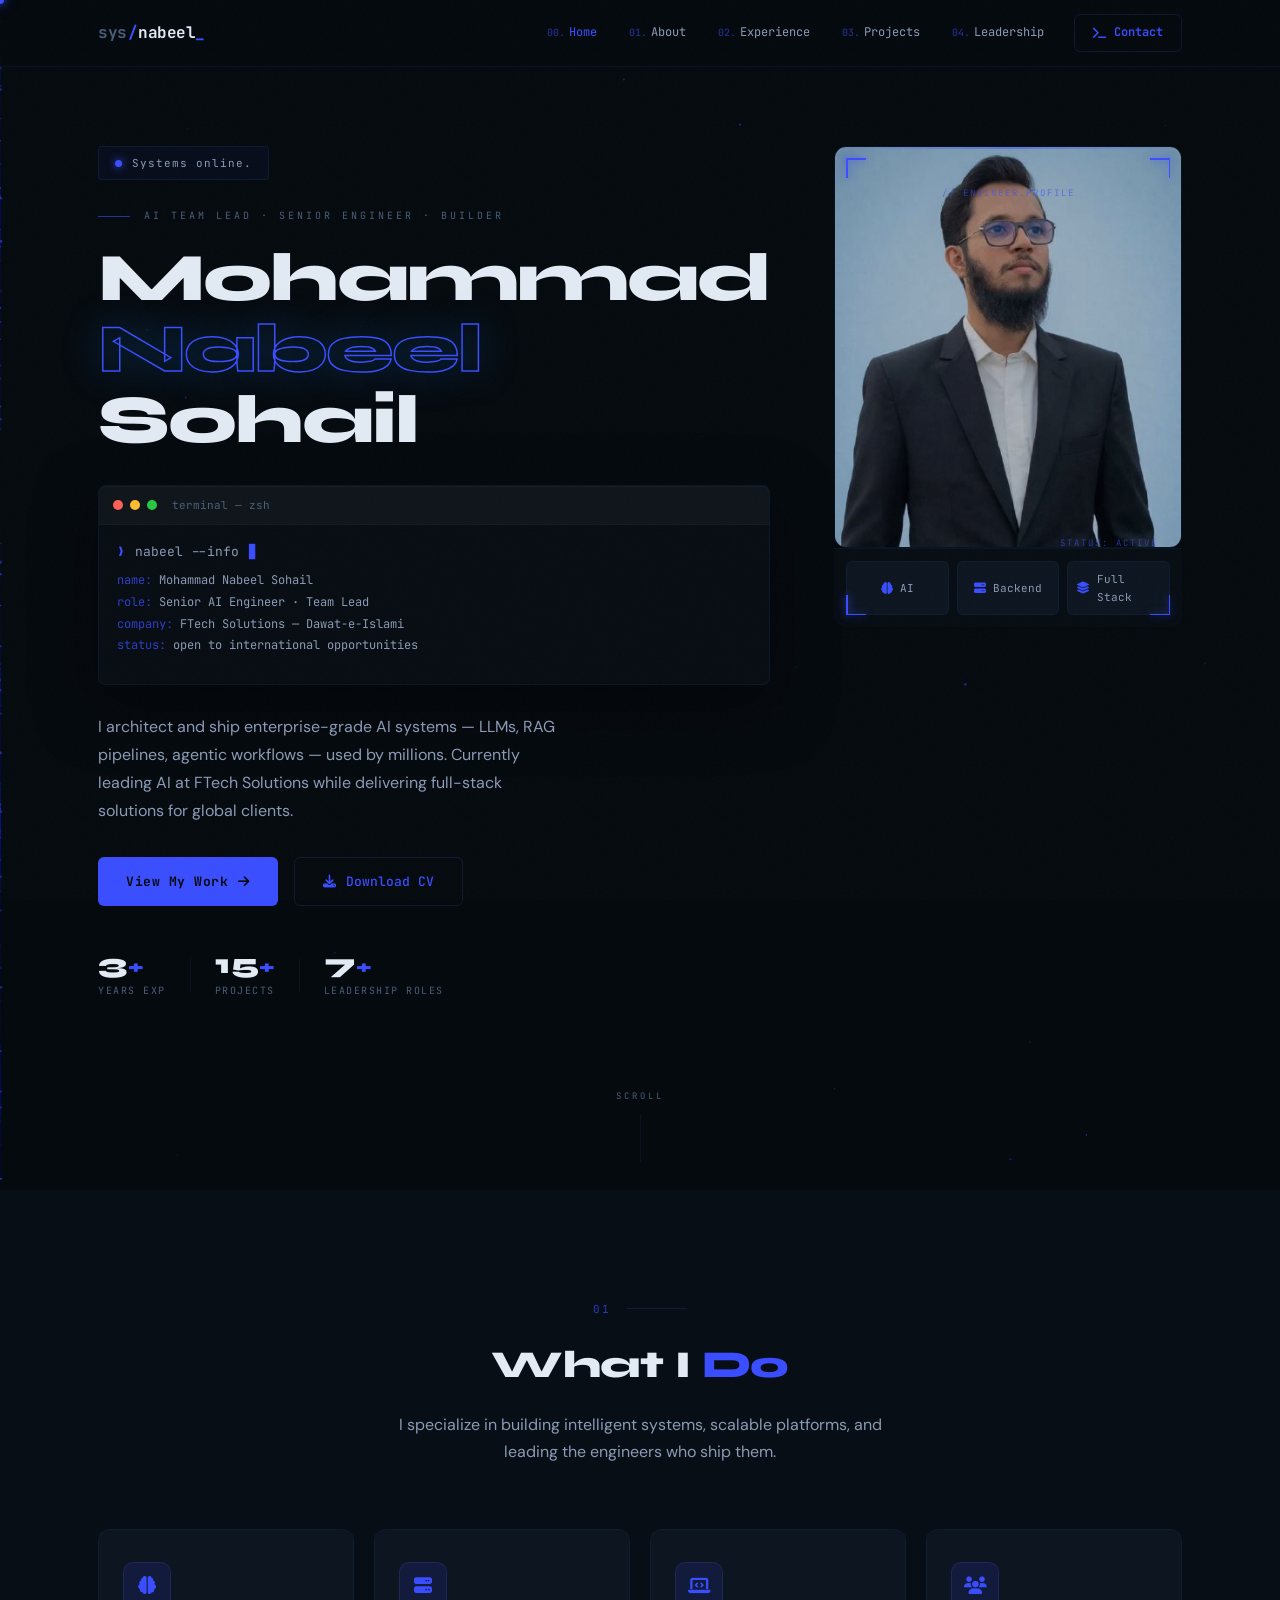
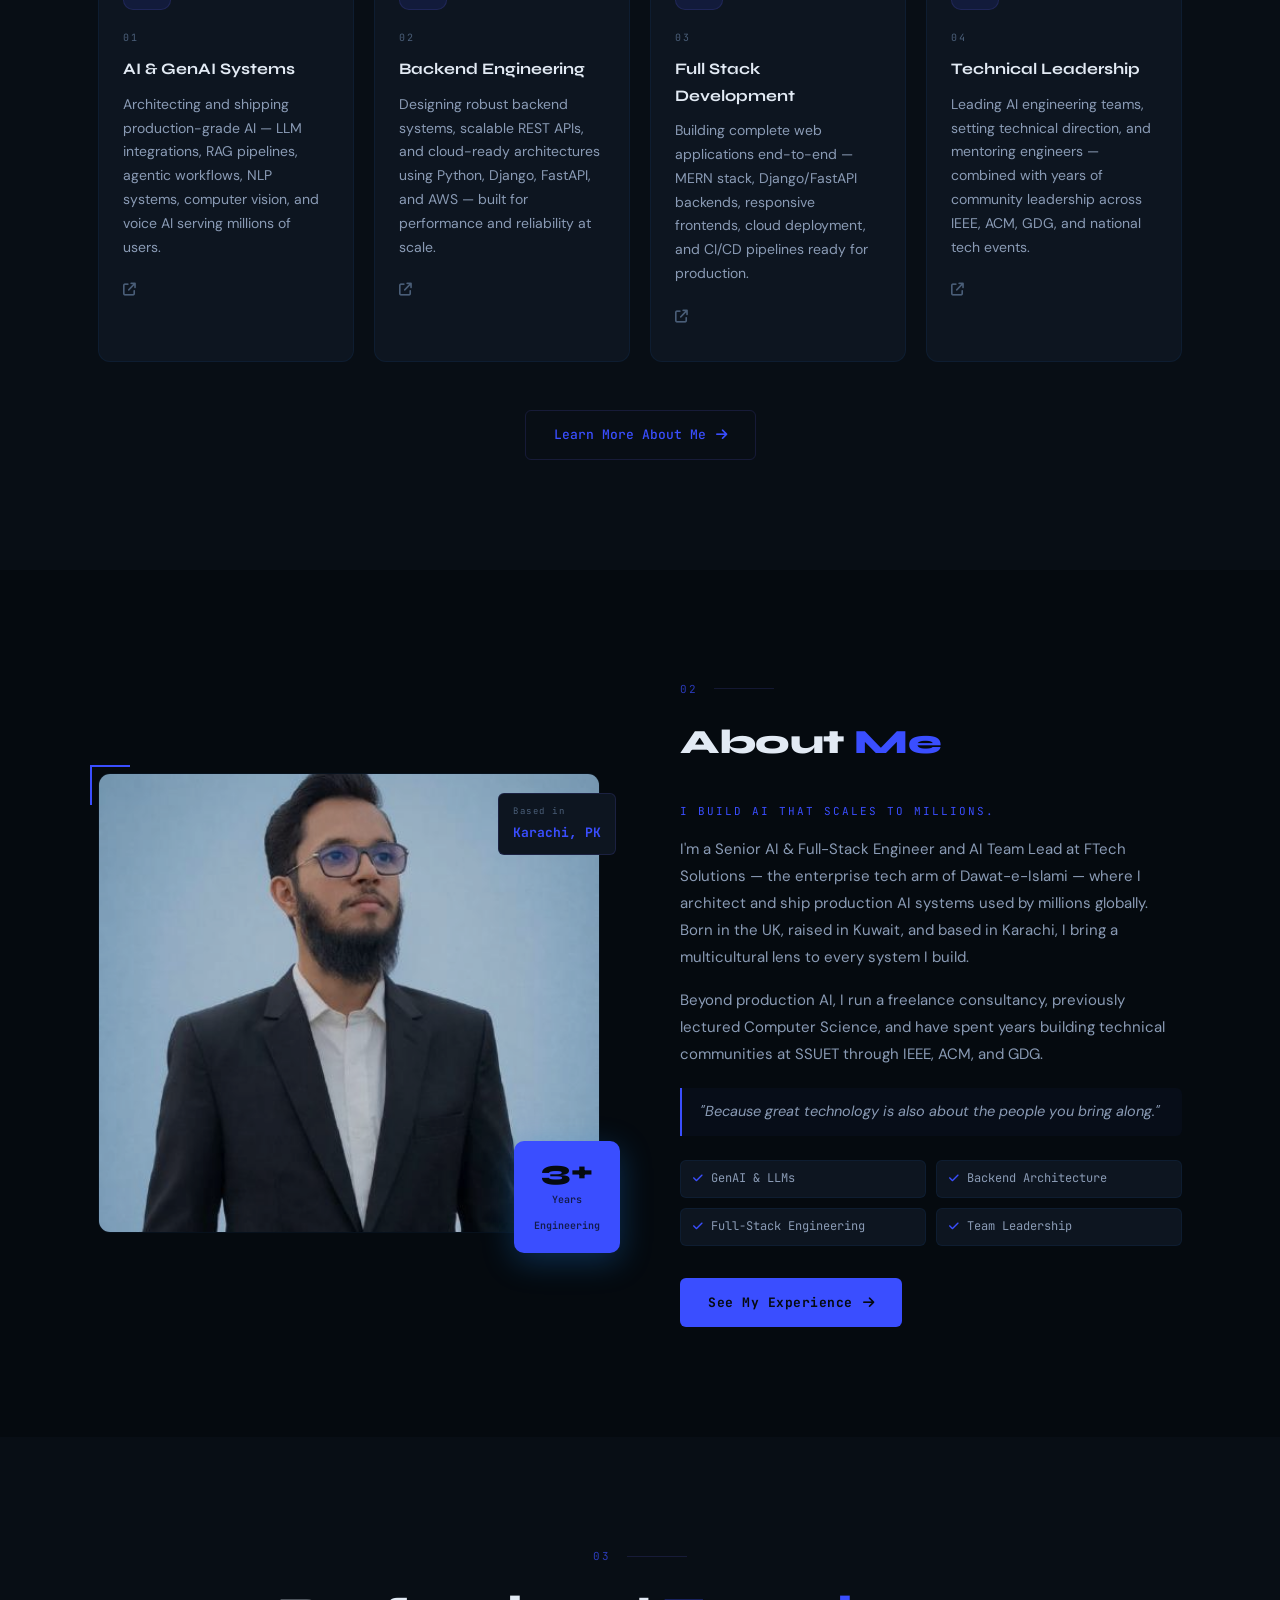
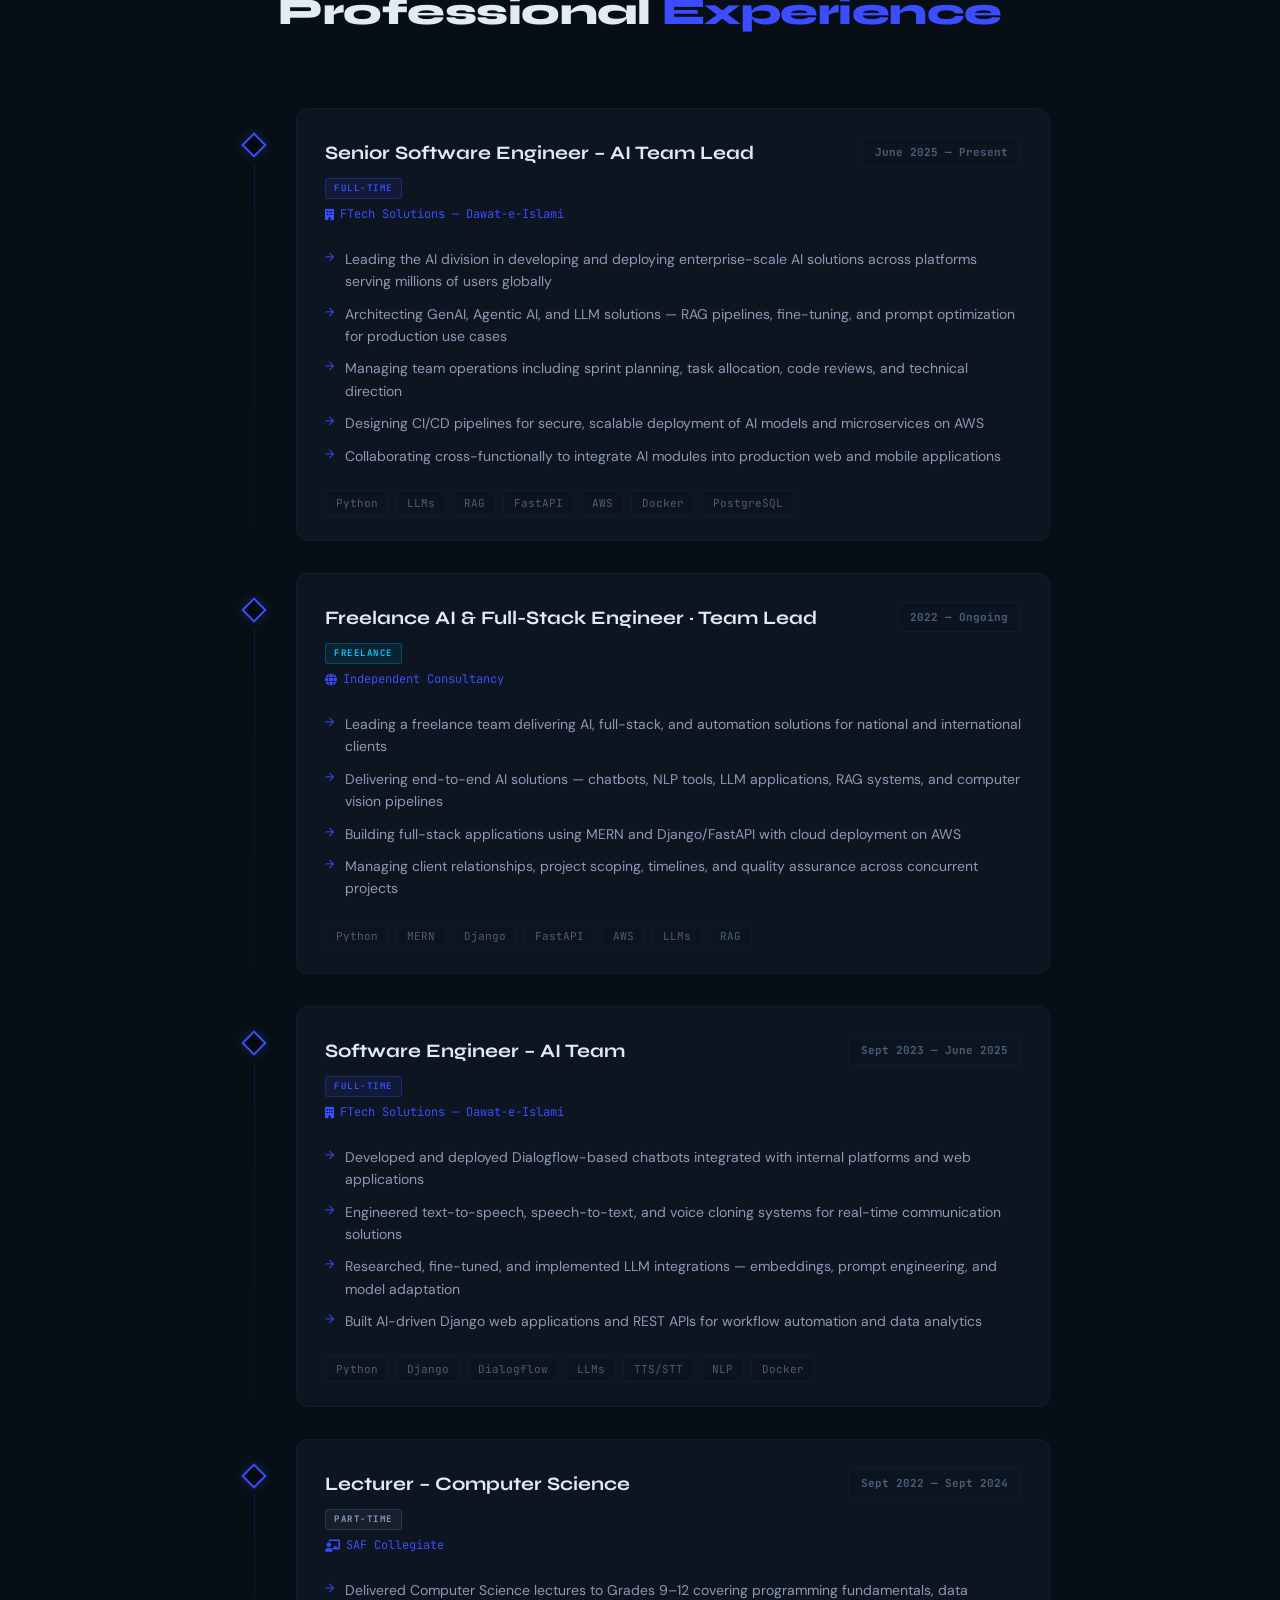
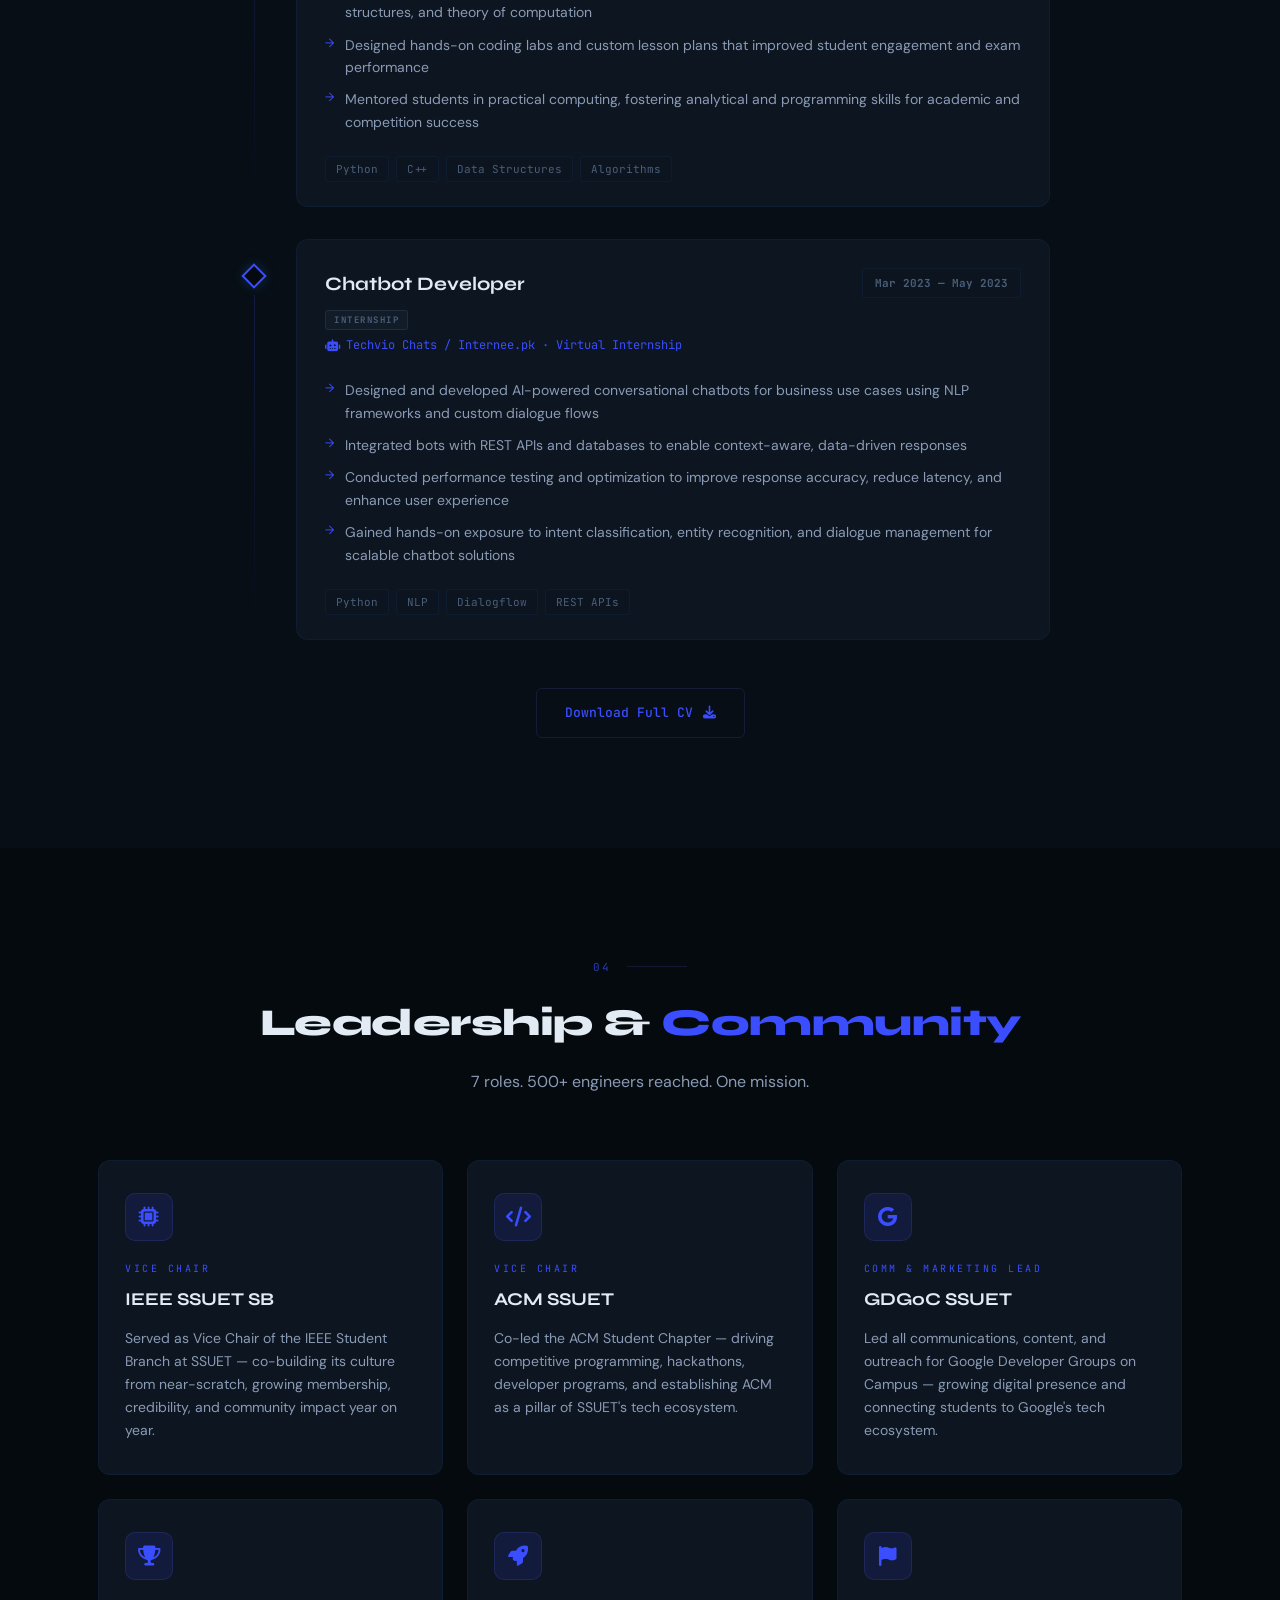
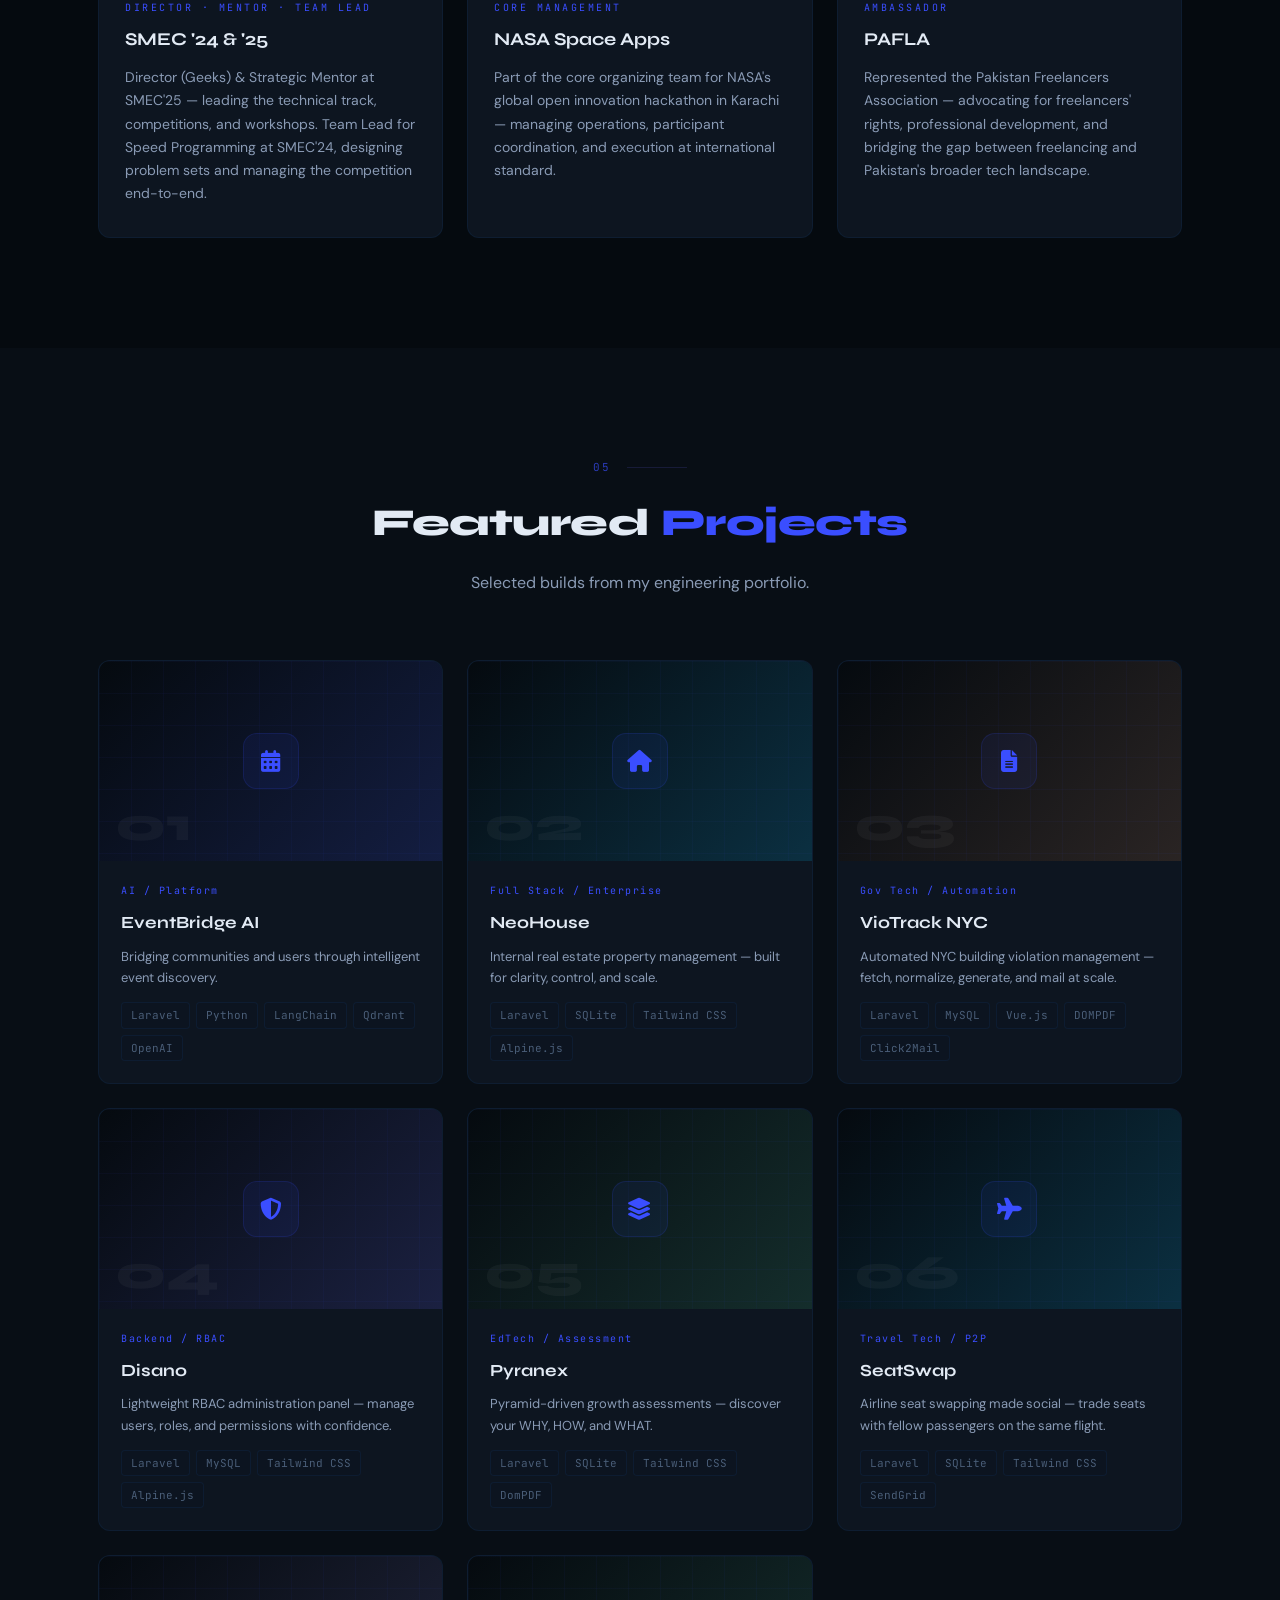
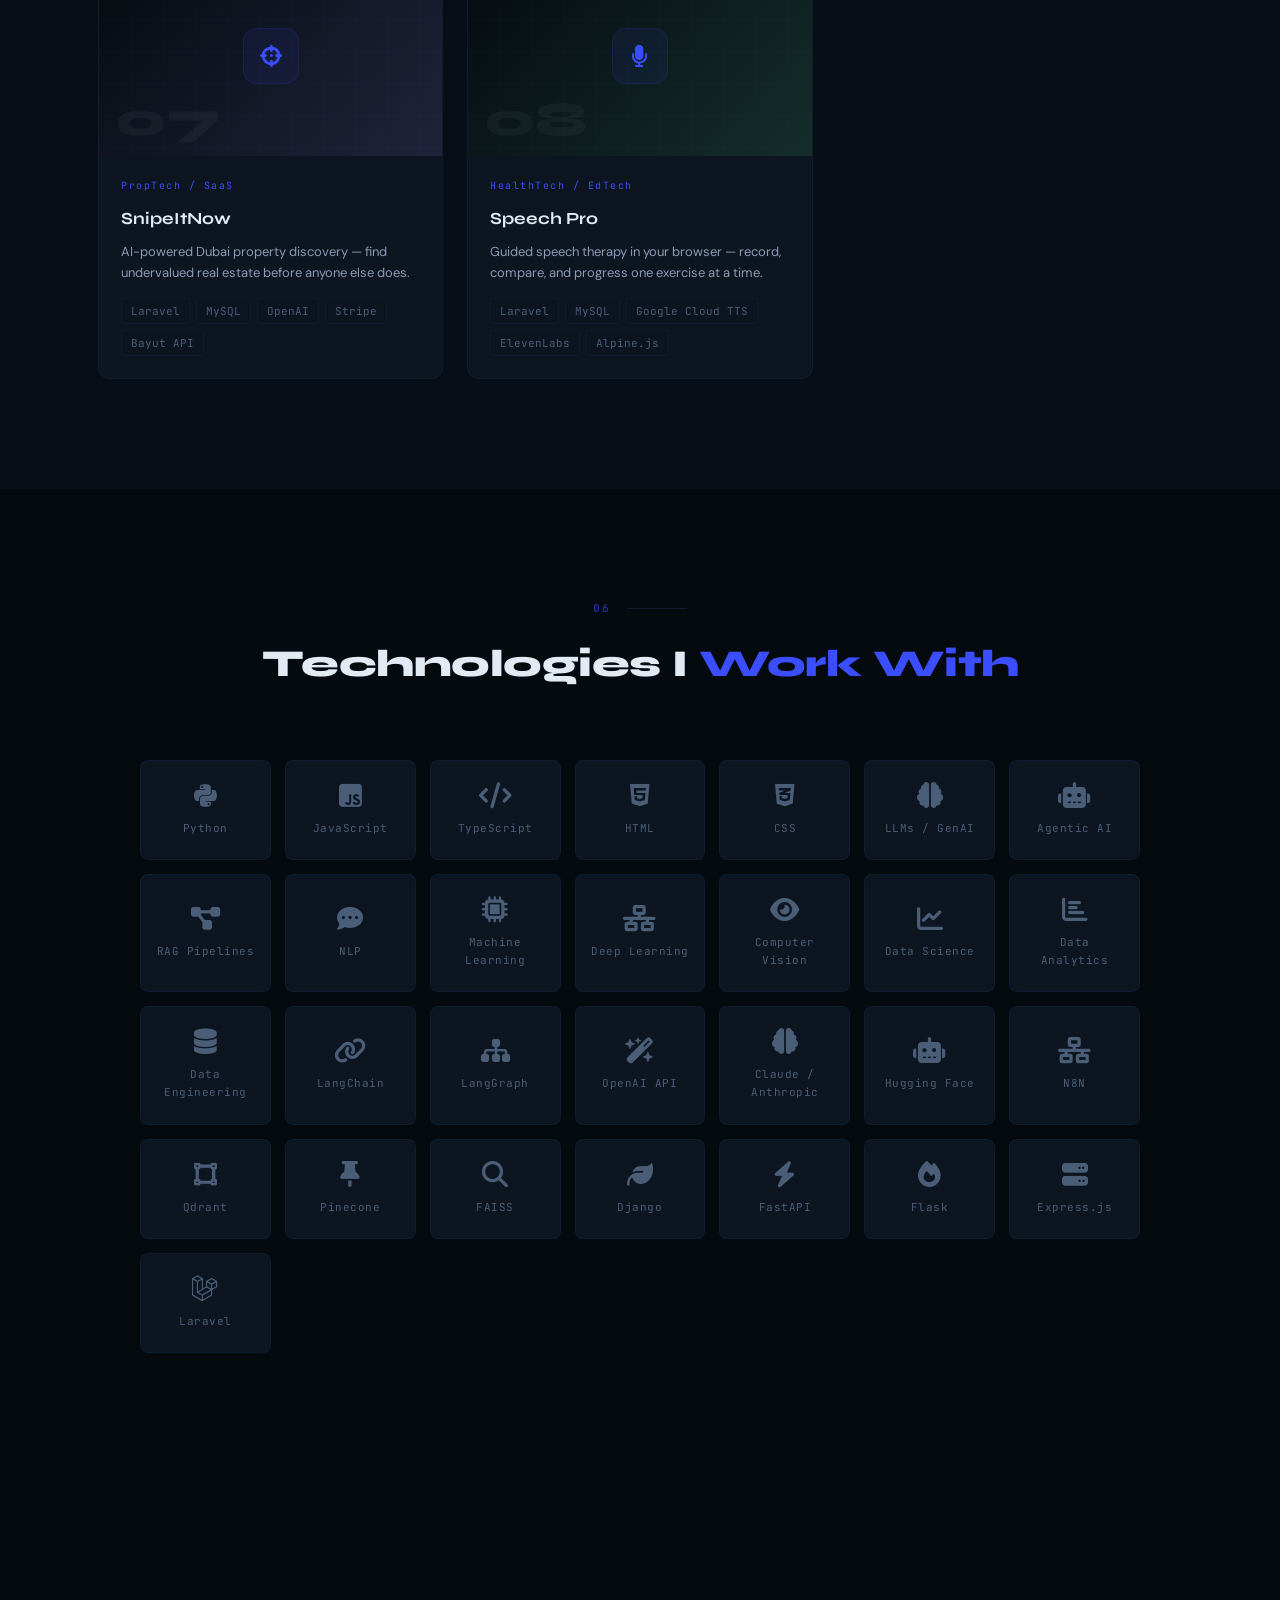
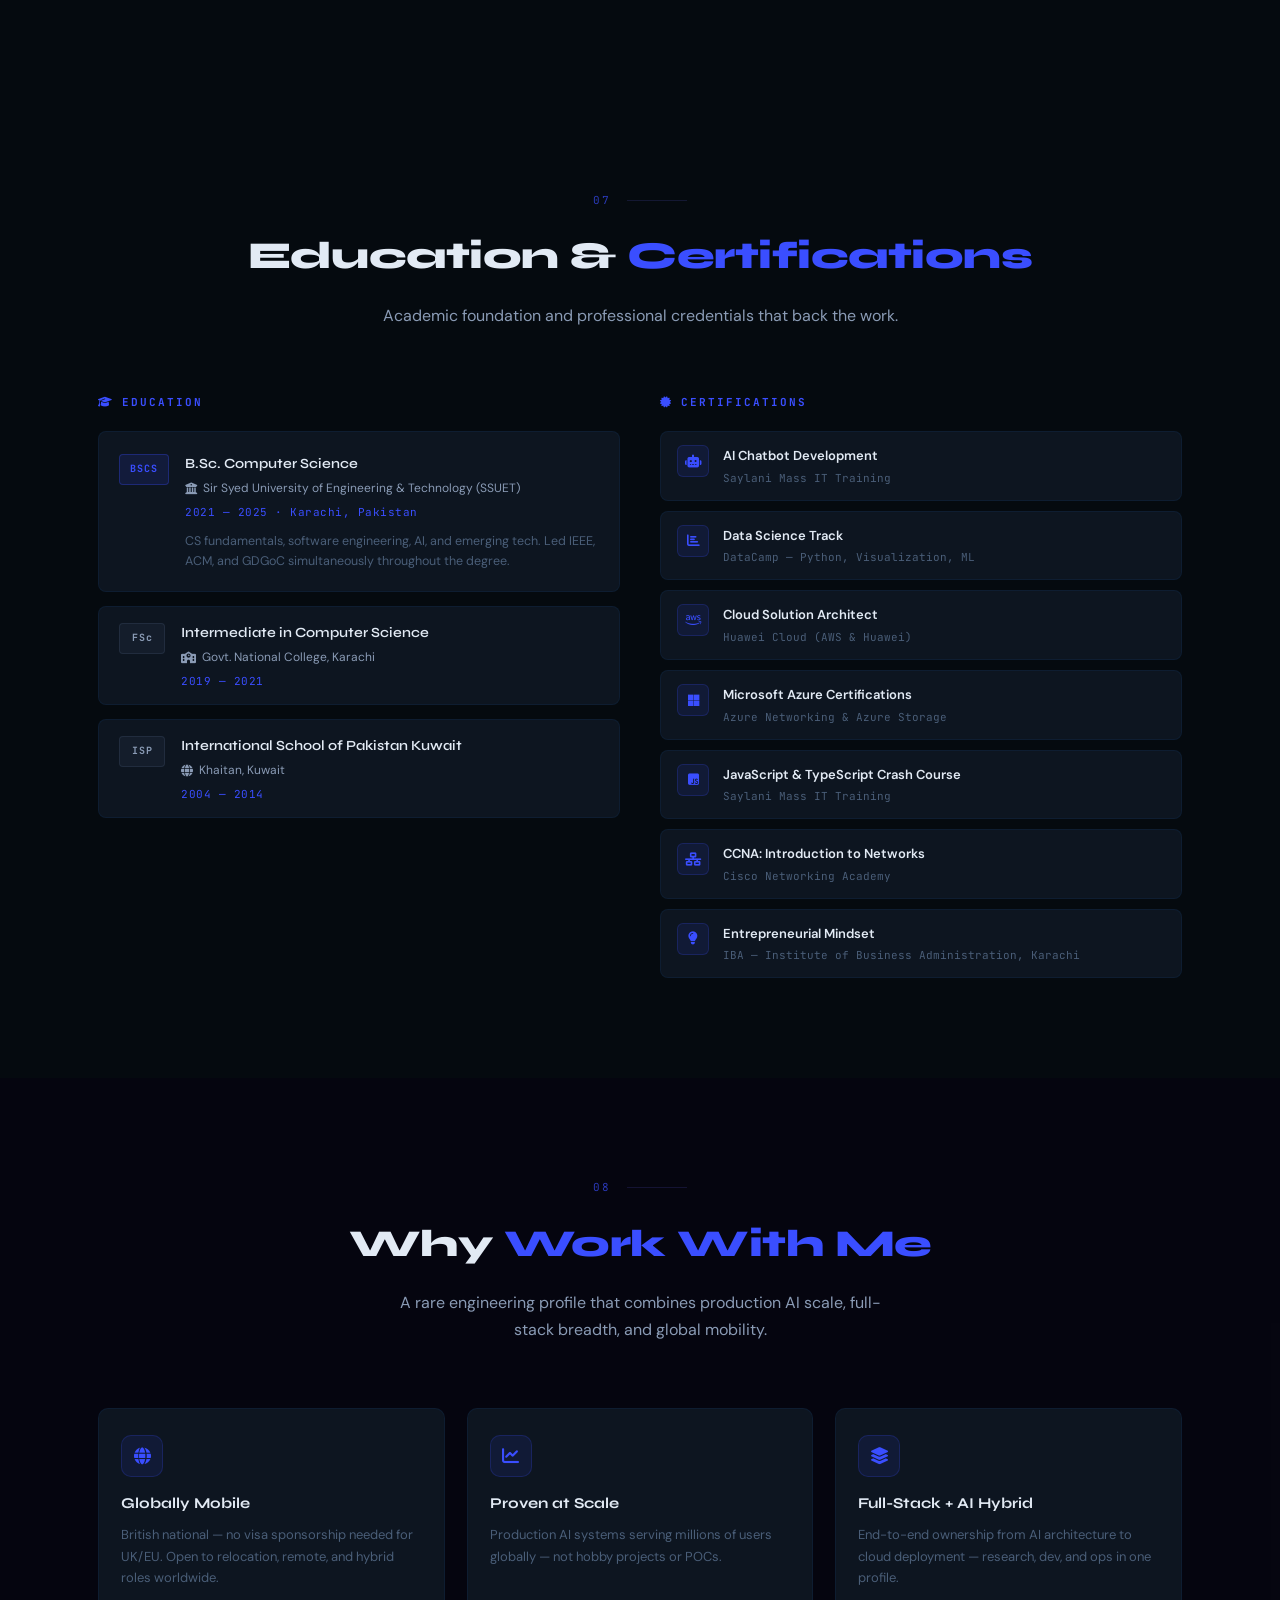
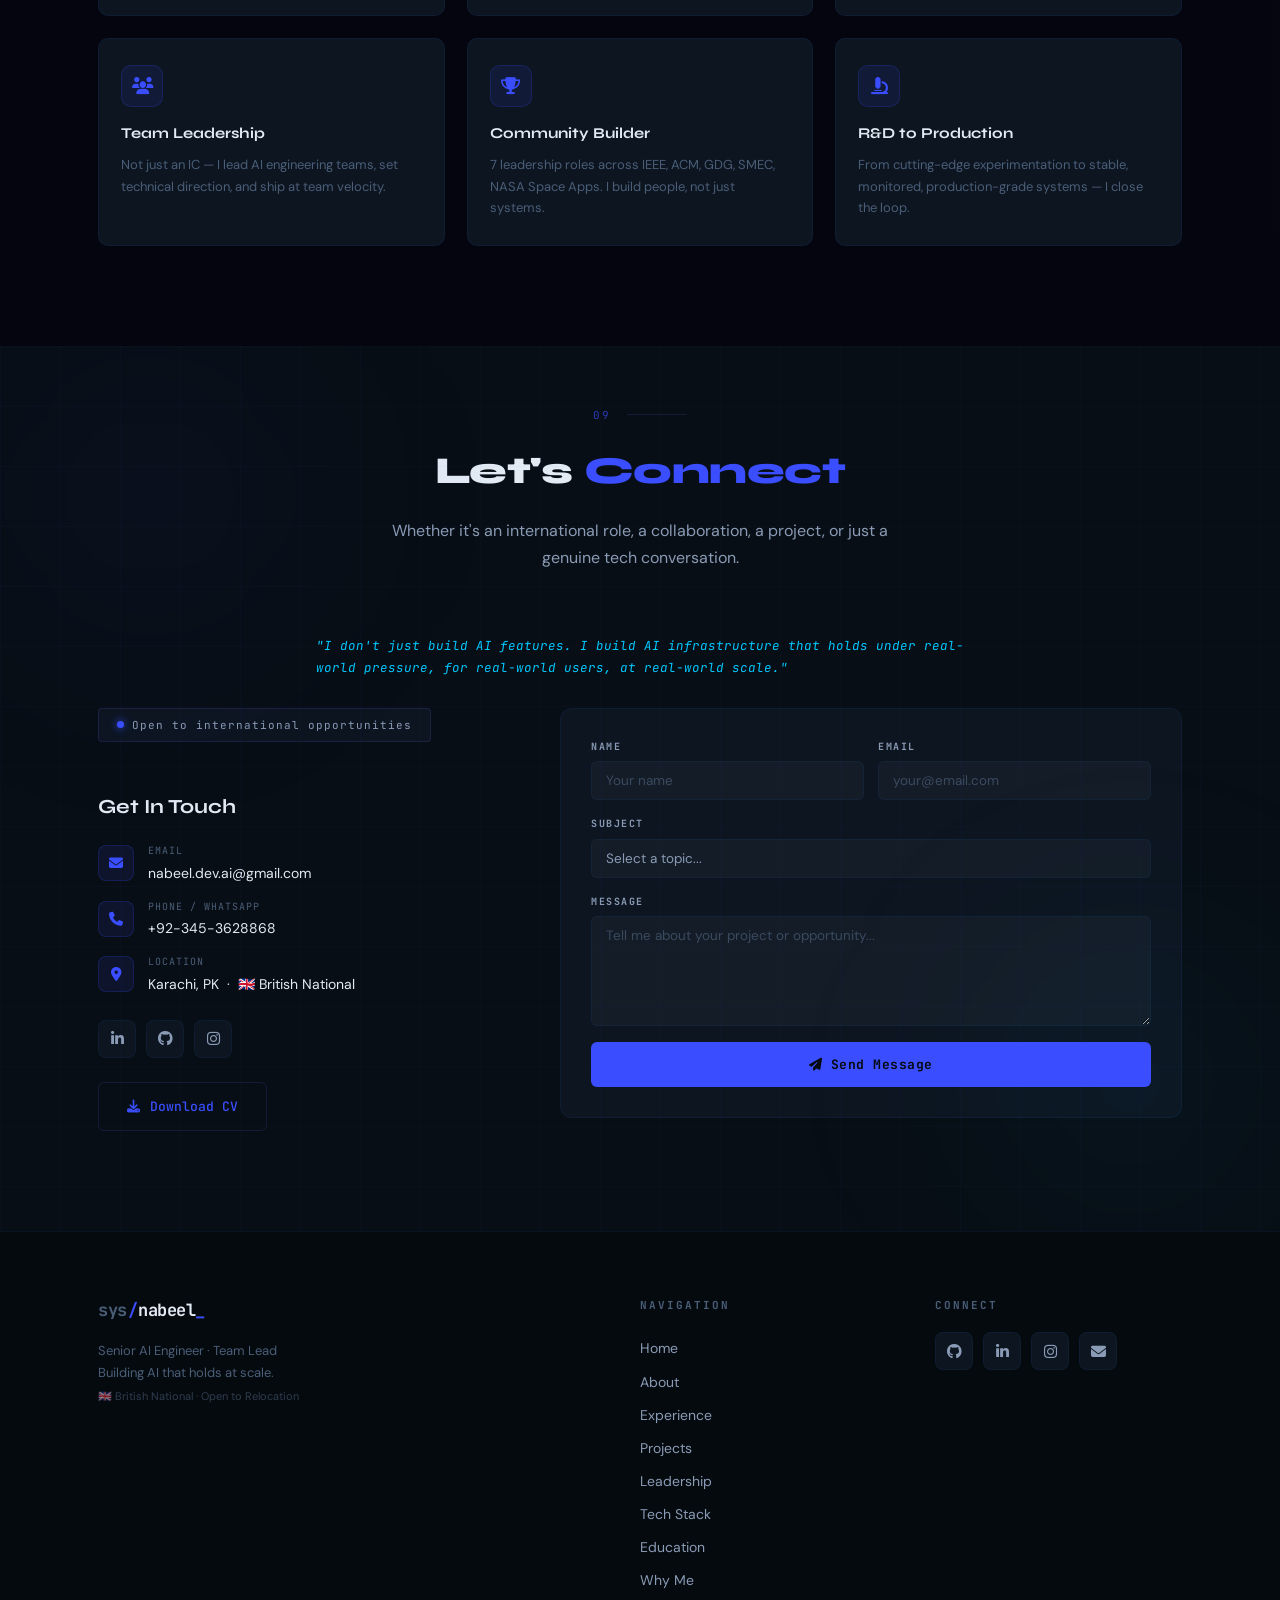
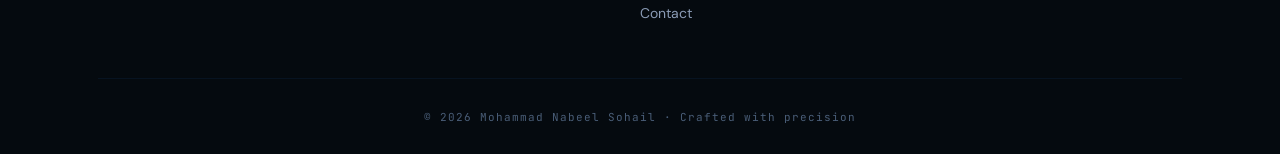
==== index.html @ 0d8d84a6 "Add SEO meta tags, JSON-LD schema, and favicon - Add meta description, keywords, canonical URL - Add" ====
<!DOCTYPE html>
<html lang="en">
<head>
  <meta charset="UTF-8"/>
  <meta name="viewport" content="width=device-width, initial-scale=1.0"/>
  <title>Mohammad Nabeel Sohail — Senior AI Engineer & Team Lead</title>
  <!-- Favicon -->
  <link rel="icon" type="image/svg+xml" href="favicon.svg"/>
  <link rel="icon" type="image/png" href="favicon.png"/>

  <!-- SEO -->
  <meta name="description" content="Mohammad Nabeel Sohail — Senior AI Engineer & Team Lead at FTech Solutions. Building enterprise-grade LLMs, RAG pipelines, and agentic AI systems at scale. British national based in Karachi, open to international opportunities."/>
  <meta name="keywords" content="AI Engineer, GenAI, LLM, RAG, Agentic AI, Full Stack, Python, Django, FastAPI, MERN, Karachi, Pakistan, British, Senior AI Engineer"/>
  <meta name="author" content="Mohammad Nabeel Sohail"/>
  <link rel="canonical" href="https://nabeelsohail-30.github.io/Portfolio/"/>

  <!-- Open Graph -->
  <meta property="og:type" content="website"/>
  <meta property="og:title" content="Mohammad Nabeel Sohail — Senior AI Engineer & Team Lead"/>
  <meta property="og:description" content="Building enterprise-grade AI systems used by millions. LLMs · RAG · Agentic AI · Full Stack. British national, open to international roles."/>
  <meta property="og:image" content="https://nabeelsohail-30.github.io/Portfolio/og-image.jpg"/>
  <meta property="og:url" content="https://nabeelsohail-30.github.io/Portfolio/"/>
  <meta property="og:site_name" content="Nabeel Sohail — Portfolio"/>

  <!-- Twitter / X Card -->
  <meta name="twitter:card" content="summary_large_image"/>
  <meta name="twitter:title" content="Mohammad Nabeel Sohail — Senior AI Engineer & Team Lead"/>
  <meta name="twitter:description" content="Building enterprise AI at scale. LLMs · RAG · Agentic AI. British national, open to international roles."/>
  <meta name="twitter:image" content="https://nabeelsohail-30.github.io/Portfolio/og-image.jpg"/>

  <!-- JSON-LD Person Schema -->
  <script type="application/ld+json">
  {
    "@context": "https://schema.org",
    "@type": "Person",
    "name": "Mohammad Nabeel Sohail",
    "jobTitle": "Senior AI Engineer & Team Lead",
    "url": "https://nabeelsohail-30.github.io/Portfolio/",
    "email": "nabeel.dev.ai@gmail.com",
    "telephone": "+92-345-3628868",
    "sameAs": [
      "https://www.linkedin.com/in/nabeel30/",
      "https://github.com/NabeelSohail-30",
      "https://www.instagram.com/coder_nabeel30/"
    ],
    "knowsAbout": ["Artificial Intelligence", "Large Language Models", "RAG", "Agentic AI", "Full Stack Development", "Python", "FastAPI", "AWS", "LangChain"],
    "nationality": "British",
    "address": {
      "@type": "PostalAddress",
      "addressLocality": "Karachi",
      "addressCountry": "PK"
    }
  }
  </script>

  <link rel="preconnect" href="https://fonts.googleapis.com"/>
  <link rel="preconnect" href="https://fonts.gstatic.com" crossorigin/>
  <link href="https://fonts.googleapis.com/css2?family=Syne:wght@400;500;600;700;800&family=JetBrains+Mono:wght@300;400;500;700&family=DM+Sans:ital,wght@0,300;0,400;0,500;1,300&display=swap" rel="stylesheet"/>
  <link rel="stylesheet" href="https://cdnjs.cloudflare.com/ajax/libs/font-awesome/6.5.0/css/all.min.css"/>
  <link rel="stylesheet" href="css/style.css"/>
</head>
<body>

  <div class="cursor" id="cursor"></div>
  <div class="cursor-follower" id="cursorFollower"></div>
  <div class="scanline-sweep" id="scanline"></div>
  <div class="noise-overlay"></div>

  <!-- NAVBAR -->
  <header class="navbar" id="navbar">
    <div class="nav-container">
      <a href="#hero" class="logo">
        <span class="logo-prefix">sys</span><span class="logo-slash">/</span><span class="logo-name">nabeel</span><span class="logo-cursor-blink">_</span>
      </a>
      <nav class="nav-links" id="navLinks">
        <a href="#hero" class="nav-item"><span class="nav-num">00.</span>Home</a>
        <a href="#about" class="nav-item"><span class="nav-num">01.</span>About</a>
        <a href="#experience" class="nav-item"><span class="nav-num">02.</span>Experience</a>
        <a href="#projects" class="nav-item"><span class="nav-num">03.</span>Projects</a>
        <a href="#leadership" class="nav-item"><span class="nav-num">04.</span>Leadership</a>
        <a href="#contact" class="btn-nav-cta"><i class="fas fa-terminal"></i> Contact</a>
      </nav>
      <button class="hamburger" id="hamburger" aria-label="Toggle menu">
        <span></span><span></span><span></span>
      </button>
    </div>
  </header>

  <!-- HERO -->
  <section class="hero" id="hero">
    <canvas id="particleCanvas"></canvas>
    <div class="hero-inner">
      <div class="hero-left">
        <div class="hero-status">
          <span class="status-dot"></span>
          <span id="statusText" class="status-text">Initializing profile...</span>
        </div>
        <div class="hero-eyebrow">
          <span class="eyebrow-bar"></span>
          <span class="eyebrow-text">AI TEAM LEAD · SENIOR ENGINEER · BUILDER</span>
        </div>
        <h1 class="hero-title">
          <span class="ht-line">Mohammad</span>
          <span class="ht-line ht-accent">Nabeel</span>
          <span class="ht-line">Sohail</span>
        </h1>
        <div class="hero-terminal">
          <div class="term-bar">
            <span class="tc tc-r"></span><span class="tc tc-y"></span><span class="tc tc-g"></span>
            <span class="term-title">terminal — zsh</span>
          </div>
          <div class="term-body">
            <div class="term-line">
              <span class="term-prompt">❯</span>
              <span class="term-cmd" id="termCmd"></span><span class="term-blink">▋</span>
            </div>
            <div class="term-output" id="termOutput"></div>
          </div>
        </div>
        <p class="hero-desc">I architect and ship enterprise-grade AI systems — LLMs, RAG pipelines, agentic workflows — used by millions. Currently leading AI at FTech Solutions while delivering full-stack solutions for global clients.</p>
        <div class="hero-cta-row">
          <a href="#projects" class="btn-primary-dark"><span>View My Work</span><i class="fas fa-arrow-right"></i></a>
          <a href="NabeelSohail-CV.pdf" class="btn-ghost-dark" download><i class="fas fa-download"></i> Download CV</a>
        </div>
        <div class="hero-metrics">
          <div class="metric"><span class="mv">3<em>+</em></span><span class="mk">Years Exp</span></div>
          <div class="msep"></div>
          <div class="metric"><span class="mv">15<em>+</em></span><span class="mk">Projects</span></div>
          <div class="msep"></div>
          <div class="metric"><span class="mv">7<em>+</em></span><span class="mk">Leadership Roles</span></div>
        </div>
      </div>
      <div class="hero-right">
        <div class="hud-frame">
          <div class="hud-corner hc-tl"></div>
          <div class="hud-corner hc-tr"></div>
          <div class="hud-corner hc-bl"></div>
          <div class="hud-corner hc-br"></div>
          <div class="hud-tag-top">// ENGINEER.PROFILE</div>
          <div class="hud-tag-bot">STATUS: ACTIVE</div>
          <div class="hud-img">
            <img src="./profile.jpg" alt="Developer workspace" loading="eager"/>
            <div class="hud-scanbar"></div>
          </div>
          <div class="hud-pills">
            <div class="hpill"><i class="fas fa-brain"></i> AI</div>
            <div class="hpill"><i class="fas fa-server"></i> Backend</div>
            <div class="hpill"><i class="fas fa-layer-group"></i> Full Stack</div>
          </div>
        </div>
      </div>
    </div>
    <div class="hero-scrollhint">
      <span>SCROLL</span>
      <div class="sh-track"><div class="sh-dot"></div></div>
    </div>
  </section>

  <!-- WHAT I DO -->
  <section class="services" id="services">
    <div class="container">
      <div class="sec-head reveal">
        <div class="sh-meta"><span class="sh-idx">01</span><span class="sh-rule"></span></div>
        <h2>What I <span class="accent">Do</span></h2>
        <p>I specialize in building intelligent systems, scalable platforms, and leading the engineers who ship them.</p>
      </div>
      <div class="svc-grid">
        <div class="svc-card reveal rd-1">
          <div class="svc-glow"></div>
          <div class="svc-icon-wrap"><i class="fas fa-brain"></i></div>
          <div class="svc-num">01</div>
          <h3>AI & GenAI Systems</h3>
          <p>Architecting and shipping production-grade AI — LLM integrations, RAG pipelines, agentic workflows, NLP systems, computer vision, and voice AI serving millions of users.</p>
          <div class="svc-foot"><i class="fas fa-arrow-up-right-from-square"></i></div>
          <div class="cborder"></div>
        </div>
        <div class="svc-card reveal rd-2">
          <div class="svc-glow"></div>
          <div class="svc-icon-wrap"><i class="fas fa-server"></i></div>
          <div class="svc-num">02</div>
          <h3>Backend Engineering</h3>
          <p>Designing robust backend systems, scalable REST APIs, and cloud-ready architectures using Python, Django, FastAPI, and AWS — built for performance and reliability at scale.</p>
          <div class="svc-foot"><i class="fas fa-arrow-up-right-from-square"></i></div>
          <div class="cborder"></div>
        </div>
        <div class="svc-card reveal rd-3">
          <div class="svc-glow"></div>
          <div class="svc-icon-wrap"><i class="fas fa-laptop-code"></i></div>
          <div class="svc-num">03</div>
          <h3>Full Stack Development</h3>
          <p>Building complete web applications end-to-end — MERN stack, Django/FastAPI backends, responsive frontends, cloud deployment, and CI/CD pipelines ready for production.</p>
          <div class="svc-foot"><i class="fas fa-arrow-up-right-from-square"></i></div>
          <div class="cborder"></div>
        </div>
        <div class="svc-card reveal rd-4">
          <div class="svc-glow"></div>
          <div class="svc-icon-wrap"><i class="fas fa-users"></i></div>
          <div class="svc-num">04</div>
          <h3>Technical Leadership</h3>
          <p>Leading AI engineering teams, setting technical direction, and mentoring engineers — combined with years of community leadership across IEEE, ACM, GDG, and national tech events.</p>
          <div class="svc-foot"><i class="fas fa-arrow-up-right-from-square"></i></div>
          <div class="cborder"></div>
        </div>
      </div>
      <div class="sec-cta reveal"><a href="#about" class="btn-ghost-dark">Learn More About Me <i class="fas fa-arrow-right"></i></a></div>
    </div>
  </section>

  <!-- ABOUT -->
  <section class="about" id="about">
    <div class="container">
      <div class="about-grid">
        <div class="about-img-col reveal">
          <div class="about-frame">
            <div class="af-corner af-tl"></div>
            <div class="af-corner af-br"></div>
            <img src="./profile.jpg" alt="Developer at work" loading="lazy"/>
            <div class="af-info">
              <span class="afi-label">Based in</span>
              <span class="afi-val">Karachi, PK</span>
            </div>
            <div class="af-badge"><span class="afb-num">3+</span><span class="afb-txt">Years<br/>Engineering</span></div>
          </div>
        </div>
        <div class="about-text-col reveal rd-2">
          <div class="sec-head sec-head--left">
            <div class="sh-meta"><span class="sh-idx">02</span><span class="sh-rule"></span></div>
            <h2>About <span class="accent">Me</span></h2>
          </div>
          <p class="about-lead">I build AI that scales to millions.</p>
          <p class="about-body">I'm a Senior AI & Full-Stack Engineer and AI Team Lead at FTech Solutions — the enterprise tech arm of Dawat-e-Islami — where I architect and ship production AI systems used by millions globally. Born in the UK, raised in Kuwait, and based in Karachi, I bring a multicultural lens to every system I build.</p>
          <p class="about-body">Beyond production AI, I run a freelance consultancy, previously lectured Computer Science, and have spent years building technical communities at SSUET through IEEE, ACM, and GDG.</p>
          <blockquote class="about-pullquote">"Because great technology is also about the people you bring along."</blockquote>
          <div class="skill-chips">
            <span><i class="fas fa-check"></i> GenAI & LLMs</span>
            <span><i class="fas fa-check"></i> Backend Architecture</span>
            <span><i class="fas fa-check"></i> Full-Stack Engineering</span>
            <span><i class="fas fa-check"></i> Team Leadership</span>
          </div>
          <a href="#experience" class="btn-primary-dark">See My Experience <i class="fas fa-arrow-right"></i></a>
        </div>
      </div>
    </div>
  </section>

  <!-- EXPERIENCE -->
  <section class="experience" id="experience">
    <div class="container">
      <div class="sec-head reveal">
        <div class="sh-meta"><span class="sh-idx">03</span><span class="sh-rule"></span></div>
        <h2>Professional <span class="accent">Experience</span></h2>
      </div>
      <div class="timeline">
        <div class="tl-item reveal">
          <div class="tl-left">
            <div class="tl-node"><div class="tn-hex"></div><div class="tn-pulse"></div></div>
            <div class="tl-spine"></div>
          </div>
          <div class="tl-card">
            <div class="tlc-header">
              <div>
                <h3>Senior Software Engineer – AI Team Lead</h3>
                <span class="tl-badge tl-badge--ft">Full-Time</span>
                <span class="tl-org"><i class="fas fa-building"></i> FTech Solutions — Dawat-e-Islami</span>
              </div>
              <span class="tl-date">June 2025 — Present</span>
            </div>
            <ul class="tl-list">
              <li>Leading the AI division in developing and deploying enterprise-scale AI solutions across platforms serving millions of users globally</li>
              <li>Architecting GenAI, Agentic AI, and LLM solutions — RAG pipelines, fine-tuning, and prompt optimization for production use cases</li>
              <li>Managing team operations including sprint planning, task allocation, code reviews, and technical direction</li>
              <li>Designing CI/CD pipelines for secure, scalable deployment of AI models and microservices on AWS</li>
              <li>Collaborating cross-functionally to integrate AI modules into production web and mobile applications</li>
            </ul>
            <div class="tl-tech"><span>Python</span><span>LLMs</span><span>RAG</span><span>FastAPI</span><span>AWS</span><span>Docker</span><span>PostgreSQL</span></div>
            <div class="cborder"></div>
          </div>
        </div>
        <div class="tl-item reveal rd-2">
          <div class="tl-left">
            <div class="tl-node"><div class="tn-hex"></div><div class="tn-pulse"></div></div>
            <div class="tl-spine"></div>
          </div>
          <div class="tl-card">
            <div class="tlc-header">
              <div>
                <h3>Freelance AI & Full-Stack Engineer · Team Lead</h3>
                <span class="tl-badge tl-badge--freelance">Freelance</span>
                <span class="tl-org"><i class="fas fa-globe"></i> Independent Consultancy</span>
              </div>
              <span class="tl-date">2022 — Ongoing</span>
            </div>
            <ul class="tl-list">
              <li>Leading a freelance team delivering AI, full-stack, and automation solutions for national and international clients</li>
              <li>Delivering end-to-end AI solutions — chatbots, NLP tools, LLM applications, RAG systems, and computer vision pipelines</li>
              <li>Building full-stack applications using MERN and Django/FastAPI with cloud deployment on AWS</li>
              <li>Managing client relationships, project scoping, timelines, and quality assurance across concurrent projects</li>
            </ul>
            <div class="tl-tech"><span>Python</span><span>MERN</span><span>Django</span><span>FastAPI</span><span>AWS</span><span>LLMs</span><span>RAG</span></div>
            <div class="cborder"></div>
          </div>
        </div>
        <div class="tl-item reveal rd-3">
          <div class="tl-left">
            <div class="tl-node"><div class="tn-hex"></div><div class="tn-pulse"></div></div>
            <div class="tl-spine"></div>
          </div>
          <div class="tl-card">
            <div class="tlc-header">
              <div>
                <h3>Software Engineer – AI Team</h3>
                <span class="tl-badge tl-badge--ft">Full-Time</span>
                <span class="tl-org"><i class="fas fa-building"></i> FTech Solutions — Dawat-e-Islami</span>
              </div>
              <span class="tl-date">Sept 2023 — June 2025</span>
            </div>
            <ul class="tl-list">
              <li>Developed and deployed Dialogflow-based chatbots integrated with internal platforms and web applications</li>
              <li>Engineered text-to-speech, speech-to-text, and voice cloning systems for real-time communication solutions</li>
              <li>Researched, fine-tuned, and implemented LLM integrations — embeddings, prompt engineering, and model adaptation</li>
              <li>Built AI-driven Django web applications and REST APIs for workflow automation and data analytics</li>
            </ul>
            <div class="tl-tech"><span>Python</span><span>Django</span><span>Dialogflow</span><span>LLMs</span><span>TTS/STT</span><span>NLP</span><span>Docker</span></div>
            <div class="cborder"></div>
          </div>
        </div>
        <div class="tl-item reveal rd-4">
          <div class="tl-left">
            <div class="tl-node"><div class="tn-hex"></div><div class="tn-pulse"></div></div>
            <div class="tl-spine"></div>
          </div>
          <div class="tl-card">
            <div class="tlc-header">
              <div>
                <h3>Lecturer – Computer Science</h3>
                <span class="tl-badge tl-badge--part">Part-Time</span>
                <span class="tl-org"><i class="fas fa-chalkboard-teacher"></i> SAF Collegiate</span>
              </div>
              <span class="tl-date">Sept 2022 — Sept 2024</span>
            </div>
            <ul class="tl-list">
              <li>Delivered Computer Science lectures to Grades 9–12 covering programming fundamentals, data structures, and theory of computation</li>
              <li>Designed hands-on coding labs and custom lesson plans that improved student engagement and exam performance</li>
              <li>Mentored students in practical computing, fostering analytical and programming skills for academic and competition success</li>
            </ul>
            <div class="tl-tech"><span>Python</span><span>C++</span><span>Data Structures</span><span>Algorithms</span></div>
            <div class="cborder"></div>
          </div>
        </div>
        <div class="tl-item reveal rd-1">
          <div class="tl-left">
            <div class="tl-node"><div class="tn-hex"></div><div class="tn-pulse"></div></div>
            <div class="tl-spine"></div>
          </div>
          <div class="tl-card">
            <div class="tlc-header">
              <div>
                <h3>Chatbot Developer</h3>
                <span class="tl-badge tl-badge--intern">Internship</span>
                <span class="tl-org"><i class="fas fa-robot"></i> Techvio Chats / Internee.pk · Virtual Internship</span>
              </div>
              <span class="tl-date">Mar 2023 — May 2023</span>
            </div>
            <ul class="tl-list">
              <li>Designed and developed AI-powered conversational chatbots for business use cases using NLP frameworks and custom dialogue flows</li>
              <li>Integrated bots with REST APIs and databases to enable context-aware, data-driven responses</li>
              <li>Conducted performance testing and optimization to improve response accuracy, reduce latency, and enhance user experience</li>
              <li>Gained hands-on exposure to intent classification, entity recognition, and dialogue management for scalable chatbot solutions</li>
            </ul>
            <div class="tl-tech"><span>Python</span><span>NLP</span><span>Dialogflow</span><span>REST APIs</span></div>
            <div class="cborder"></div>
          </div>
        </div>
      </div>
      <div class="sec-cta reveal"><a href="NabeelSohail-CV.pdf" class="btn-ghost-dark" download>Download Full CV <i class="fas fa-download"></i></a></div>
    </div>
  </section>

  <!-- LEADERSHIP -->
  <section class="leadership" id="leadership">
    <div class="container">
      <div class="sec-head reveal">
        <div class="sh-meta"><span class="sh-idx">04</span><span class="sh-rule"></span></div>
        <h2>Leadership & <span class="accent">Community</span></h2>
        <p>7 roles. 500+ engineers reached. One mission.</p>
      </div>
      <div class="lead-grid">
        <div class="lead-card reveal rd-1">
          <div class="lead-icon-wrap"><i class="fas fa-microchip"></i></div>
          <span class="lead-role">VICE CHAIR</span>
          <h3>IEEE SSUET SB</h3>
          <p>Served as Vice Chair of the IEEE Student Branch at SSUET — co-building its culture from near-scratch, growing membership, credibility, and community impact year on year.</p>
          <div class="cborder"></div>
        </div>
        <div class="lead-card reveal rd-2">
          <div class="lead-icon-wrap"><i class="fas fa-code"></i></div>
          <span class="lead-role">VICE CHAIR</span>
          <h3>ACM SSUET</h3>
          <p>Co-led the ACM Student Chapter — driving competitive programming, hackathons, developer programs, and establishing ACM as a pillar of SSUET's tech ecosystem.</p>
          <div class="cborder"></div>
        </div>
        <div class="lead-card reveal rd-3">
          <div class="lead-icon-wrap"><i class="fab fa-google"></i></div>
          <span class="lead-role">COMM & MARKETING LEAD</span>
          <h3>GDGoC SSUET</h3>
          <p>Led all communications, content, and outreach for Google Developer Groups on Campus — growing digital presence and connecting students to Google's tech ecosystem.</p>
          <div class="cborder"></div>
        </div>
        <div class="lead-card reveal rd-1">
          <div class="lead-icon-wrap"><i class="fas fa-trophy"></i></div>
          <span class="lead-role">DIRECTOR · MENTOR · TEAM LEAD</span>
          <h3>SMEC '24 & '25</h3>
          <p>Director (Geeks) & Strategic Mentor at SMEC'25 — leading the technical track, competitions, and workshops. Team Lead for Speed Programming at SMEC'24, designing problem sets and managing the competition end-to-end.</p>
          <div class="cborder"></div>
        </div>
        <div class="lead-card reveal rd-2">
          <div class="lead-icon-wrap"><i class="fas fa-rocket"></i></div>
          <span class="lead-role">CORE MANAGEMENT</span>
          <h3>NASA Space Apps</h3>
          <p>Part of the core organizing team for NASA's global open innovation hackathon in Karachi — managing operations, participant coordination, and execution at international standard.</p>
          <div class="cborder"></div>
        </div>
        <div class="lead-card reveal rd-3">
          <div class="lead-icon-wrap"><i class="fas fa-flag"></i></div>
          <span class="lead-role">AMBASSADOR</span>
          <h3>PAFLA</h3>
          <p>Represented the Pakistan Freelancers Association — advocating for freelancers' rights, professional development, and bridging the gap between freelancing and Pakistan's broader tech landscape.</p>
          <div class="cborder"></div>
        </div>
      </div>
    </div>
  </section>

  <!-- PROJECTS -->
  <section class="projects" id="projects">
    <div class="container">
      <div class="sec-head reveal">
        <div class="sh-meta"><span class="sh-idx">05</span><span class="sh-rule"></span></div>
        <h2>Featured <span class="accent">Projects</span></h2>
        <p>Selected builds from my engineering portfolio.</p>
      </div>
      <div class="proj-grid">

        <!-- 01 · EventBridge AI -->
        <div class="proj-card reveal rd-1">
          <div class="proj-vis pvis-1">
            <div class="pv-gridlines"></div>
            <div class="pv-num">01</div>
            <div class="pv-icon"><i class="fas fa-calendar-alt"></i></div>
            <div class="proj-hover"><a href="https://github.com/LaibaRafique/eventbridge-ai-web" class="btn-proj" target="_blank" rel="noopener noreferrer">GitHub <i class="fab fa-github"></i></a></div>
          </div>
          <div class="proj-info">
            <div class="pi-meta"><span class="pi-cat">AI / Platform</span></div>
            <h3>EventBridge AI</h3>
            <p>Bridging communities and users through intelligent event discovery.</p>
            <div class="pi-tags"><span>Laravel</span><span>Python</span><span>LangChain</span><span>Qdrant</span><span>OpenAI</span></div>
          </div>
          <div class="cborder"></div>
        </div>

        <!-- 02 · NeoHouse -->
        <div class="proj-card reveal rd-2">
          <div class="proj-vis pvis-2">
            <div class="pv-gridlines"></div>
            <div class="pv-num">02</div>
            <div class="pv-icon"><i class="fas fa-home"></i></div>
            <div class="proj-hover"><a href="https://github.com/NabeelSohail-30/prop_mgmt" class="btn-proj" target="_blank" rel="noopener noreferrer">GitHub <i class="fab fa-github"></i></a></div>
          </div>
          <div class="proj-info">
            <div class="pi-meta"><span class="pi-cat">Full Stack / Enterprise</span></div>
            <h3>NeoHouse</h3>
            <p>Internal real estate property management — built for clarity, control, and scale.</p>
            <div class="pi-tags"><span>Laravel</span><span>SQLite</span><span>Tailwind CSS</span><span>Alpine.js</span></div>
          </div>
          <div class="cborder"></div>
        </div>

        <!-- 03 · VioTrack NYC -->
        <div class="proj-card reveal rd-3">
          <div class="proj-vis pvis-5">
            <div class="pv-gridlines"></div>
            <div class="pv-num">03</div>
            <div class="pv-icon"><i class="fas fa-file-alt"></i></div>
            <div class="proj-hover"><a href="https://github.com/NabeelSohail-30/AM-Violation" class="btn-proj" target="_blank" rel="noopener noreferrer">GitHub <i class="fab fa-github"></i></a></div>
          </div>
          <div class="proj-info">
            <div class="pi-meta"><span class="pi-cat">Gov Tech / Automation</span></div>
            <h3>VioTrack NYC</h3>
            <p>Automated NYC building violation management — fetch, normalize, generate, and mail at scale.</p>
            <div class="pi-tags"><span>Laravel</span><span>MySQL</span><span>Vue.js</span><span>DOMPDF</span><span>Click2Mail</span></div>
          </div>
          <div class="cborder"></div>
        </div>

        <!-- 04 · Disano -->
        <div class="proj-card reveal rd-4">
          <div class="proj-vis pvis-3">
            <div class="pv-gridlines"></div>
            <div class="pv-num">04</div>
            <div class="pv-icon"><i class="fas fa-shield-alt"></i></div>
            <div class="proj-hover"><a href="https://github.com/NabeelSohail-30/Disano" class="btn-proj" target="_blank" rel="noopener noreferrer">GitHub <i class="fab fa-github"></i></a></div>
          </div>
          <div class="proj-info">
            <div class="pi-meta"><span class="pi-cat">Backend / RBAC</span></div>
            <h3>Disano</h3>
            <p>Lightweight RBAC administration panel — manage users, roles, and permissions with confidence.</p>
            <div class="pi-tags"><span>Laravel</span><span>MySQL</span><span>Tailwind CSS</span><span>Alpine.js</span></div>
          </div>
          <div class="cborder"></div>
        </div>

        <!-- 05 · Pyranex -->
        <div class="proj-card reveal rd-5">
          <div class="proj-vis pvis-4">
            <div class="pv-gridlines"></div>
            <div class="pv-num">05</div>
            <div class="pv-icon"><i class="fas fa-layer-group"></i></div>
            <div class="proj-hover"><a href="https://github.com/NabeelSohail-30/Pyranex" class="btn-proj" target="_blank" rel="noopener noreferrer">GitHub <i class="fab fa-github"></i></a></div>
          </div>
          <div class="proj-info">
            <div class="pi-meta"><span class="pi-cat">EdTech / Assessment</span></div>
            <h3>Pyranex</h3>
            <p>Pyramid-driven growth assessments — discover your WHY, HOW, and WHAT.</p>
            <div class="pi-tags"><span>Laravel</span><span>SQLite</span><span>Tailwind CSS</span><span>DomPDF</span></div>
          </div>
          <div class="cborder"></div>
        </div>

        <!-- 06 · SeatSwap -->
        <div class="proj-card reveal rd-6">
          <div class="proj-vis pvis-2">
            <div class="pv-gridlines"></div>
            <div class="pv-num">06</div>
            <div class="pv-icon"><i class="fas fa-plane"></i></div>
            <div class="proj-hover"><a href="https://github.com/NabeelSohail-30/SeatSwap" class="btn-proj" target="_blank" rel="noopener noreferrer">GitHub <i class="fab fa-github"></i></a></div>
          </div>
          <div class="proj-info">
            <div class="pi-meta"><span class="pi-cat">Travel Tech / P2P</span></div>
            <h3>SeatSwap</h3>
            <p>Airline seat swapping made social — trade seats with fellow passengers on the same flight.</p>
            <div class="pi-tags"><span>Laravel</span><span>SQLite</span><span>Tailwind CSS</span><span>SendGrid</span></div>
          </div>
          <div class="cborder"></div>
        </div>

        <!-- 07 · SnipeItNow -->
        <div class="proj-card reveal rd-1">
          <div class="proj-vis pvis-6">
            <div class="pv-gridlines"></div>
            <div class="pv-num">07</div>
            <div class="pv-icon"><i class="fas fa-crosshairs"></i></div>
            <div class="proj-hover"><a href="https://github.com/NabeelSohail-30/Snipeitnow" class="btn-proj" target="_blank" rel="noopener noreferrer">GitHub <i class="fab fa-github"></i></a></div>
          </div>
          <div class="proj-info">
            <div class="pi-meta"><span class="pi-cat">PropTech / SaaS</span></div>
            <h3>SnipeItNow</h3>
            <p>AI-powered Dubai property discovery — find undervalued real estate before anyone else does.</p>
            <div class="pi-tags"><span>Laravel</span><span>MySQL</span><span>OpenAI</span><span>Stripe</span><span>Bayut API</span></div>
          </div>
          <div class="cborder"></div>
        </div>

        <!-- 08 · Speech Pro -->
        <div class="proj-card reveal rd-2">
          <div class="proj-vis pvis-4">
            <div class="pv-gridlines"></div>
            <div class="pv-num">08</div>
            <div class="pv-icon"><i class="fas fa-microphone"></i></div>
            <div class="proj-hover"><a href="https://github.com/NabeelSohail-30/speech-pro" class="btn-proj" target="_blank" rel="noopener noreferrer">GitHub <i class="fab fa-github"></i></a></div>
          </div>
          <div class="proj-info">
            <div class="pi-meta"><span class="pi-cat">HealthTech / EdTech</span></div>
            <h3>Speech Pro</h3>
            <p>Guided speech therapy in your browser — record, compare, and progress one exercise at a time.</p>
            <div class="pi-tags"><span>Laravel</span><span>MySQL</span><span>Google Cloud TTS</span><span>ElevenLabs</span><span>Alpine.js</span></div>
          </div>
          <div class="cborder"></div>
        </div>

      </div>
    </div>
  </section>

  <!-- TECH STACK -->
  <section class="techstack" id="stack">
    <div class="container">
      <div class="sec-head reveal">
        <div class="sh-meta"><span class="sh-idx">06</span><span class="sh-rule"></span></div>
        <h2>Technologies I <span class="accent">Work With</span></h2>
      </div>
      <div class="tech-grid reveal">
        <!-- Languages -->
        <div class="tech-pill"><i class="fab fa-python"></i><span>Python</span></div>
        <div class="tech-pill"><i class="fab fa-js-square"></i><span>JavaScript</span></div>
        <div class="tech-pill"><i class="fas fa-code"></i><span>TypeScript</span></div>
        <div class="tech-pill"><i class="fab fa-html5"></i><span>HTML</span></div>
        <div class="tech-pill"><i class="fab fa-css3-alt"></i><span>CSS</span></div>
        <!-- AI / ML -->
        <div class="tech-pill"><i class="fas fa-brain"></i><span>LLMs / GenAI</span></div>
        <div class="tech-pill"><i class="fas fa-robot"></i><span>Agentic AI</span></div>
        <div class="tech-pill"><i class="fas fa-project-diagram"></i><span>RAG Pipelines</span></div>
        <div class="tech-pill"><i class="fas fa-comment-dots"></i><span>NLP</span></div>
        <div class="tech-pill"><i class="fas fa-microchip"></i><span>Machine Learning</span></div>
        <div class="tech-pill"><i class="fas fa-network-wired"></i><span>Deep Learning</span></div>
        <div class="tech-pill"><i class="fas fa-eye"></i><span>Computer Vision</span></div>
        <div class="tech-pill"><i class="fas fa-chart-line"></i><span>Data Science</span></div>
        <div class="tech-pill"><i class="fas fa-chart-bar"></i><span>Data Analytics</span></div>
        <div class="tech-pill"><i class="fas fa-database"></i><span>Data Engineering</span></div>
        <!-- AI Tools -->
        <div class="tech-pill"><i class="fas fa-link"></i><span>LangChain</span></div>
        <div class="tech-pill"><i class="fas fa-sitemap"></i><span>LangGraph</span></div>
        <div class="tech-pill"><i class="fas fa-wand-magic-sparkles"></i><span>OpenAI API</span></div>
        <div class="tech-pill"><i class="fas fa-brain"></i><span>Claude / Anthropic</span></div>
        <div class="tech-pill"><i class="fas fa-robot"></i><span>Hugging Face</span></div>
        <div class="tech-pill"><i class="fas fa-network-wired"></i><span>N8N</span></div>
        <!-- Vector DBs -->
        <div class="tech-pill"><i class="fas fa-vector-square"></i><span>Qdrant</span></div>
        <div class="tech-pill"><i class="fas fa-thumbtack"></i><span>Pinecone</span></div>
        <div class="tech-pill"><i class="fas fa-magnifying-glass"></i><span>FAISS</span></div>
        <!-- Backend -->
        <div class="tech-pill"><i class="fas fa-leaf"></i><span>Django</span></div>
        <div class="tech-pill"><i class="fas fa-bolt"></i><span>FastAPI</span></div>
        <div class="tech-pill"><i class="fas fa-fire"></i><span>Flask</span></div>
        <div class="tech-pill"><i class="fas fa-server"></i><span>Express.js</span></div>
        <div class="tech-pill"><i class="fab fa-laravel"></i><span>Laravel</span></div>
        <!-- Frontend -->
        <div class="tech-pill"><i class="fab fa-react"></i><span>React</span></div>
        <div class="tech-pill"><i class="fas fa-forward"></i><span>Next.js</span></div>
        <div class="tech-pill"><i class="fab fa-node-js"></i><span>Node.js</span></div>
        <div class="tech-pill"><i class="fab fa-bootstrap"></i><span>Bootstrap</span></div>
        <div class="tech-pill"><i class="fas fa-wind"></i><span>Tailwind CSS</span></div>
        <!-- CV -->
        <div class="tech-pill"><i class="fas fa-eye"></i><span>OpenCV / YOLO</span></div>
        <!-- Databases -->
        <div class="tech-pill"><i class="fas fa-database"></i><span>PostgreSQL</span></div>
        <div class="tech-pill"><i class="fas fa-database"></i><span>MySQL</span></div>
        <div class="tech-pill"><i class="fas fa-server"></i><span>MongoDB</span></div>
        <div class="tech-pill"><i class="fas fa-database"></i><span>MS SQL Server</span></div>
        <!-- Cloud / DevOps -->
        <div class="tech-pill"><i class="fab fa-aws"></i><span>AWS</span></div>
        <div class="tech-pill"><i class="fab fa-docker"></i><span>Docker</span></div>
        <div class="tech-pill"><i class="fas fa-cloud"></i><span>Cloud</span></div>
        <div class="tech-pill"><i class="fas fa-gears"></i><span>DevOps</span></div>
        <div class="tech-pill"><i class="fas fa-infinity"></i><span>CI/CD</span></div>
        <div class="tech-pill"><i class="fab fa-git-alt"></i><span>Git</span></div>
        <div class="tech-pill"><i class="fab fa-linux"></i><span>Linux</span></div>
      </div>
    </div>
  </section>

  <!-- EDUCATION & CERTIFICATIONS -->
  <section class="edu-certs" id="education">
    <div class="container">
      <div class="sec-head reveal">
        <div class="sh-meta"><span class="sh-idx">07</span><span class="sh-rule"></span></div>
        <h2>Education & <span class="accent">Certifications</span></h2>
        <p>Academic foundation and professional credentials that back the work.</p>
      </div>
      <div class="ec-grid">
        <div class="ec-col reveal">
          <div class="ec-col-head"><i class="fas fa-graduation-cap"></i> Education</div>
          <div class="edu-item">
            <div class="edu-badge">BSCS</div>
            <div class="edu-body">
              <h4>B.Sc. Computer Science</h4>
              <span class="edu-inst"><i class="fas fa-university"></i> Sir Syed University of Engineering &amp; Technology (SSUET)</span>
              <span class="edu-period">2021 — 2025 · Karachi, Pakistan</span>
              <p class="edu-note">CS fundamentals, software engineering, AI, and emerging tech. Led IEEE, ACM, and GDGoC simultaneously throughout the degree.</p>
            </div>
            <div class="cborder"></div>
          </div>
          <div class="edu-item edu-item--sm">
            <div class="edu-badge edu-badge--sm">FSc</div>
            <div class="edu-body">
              <h4>Intermediate in Computer Science</h4>
              <span class="edu-inst"><i class="fas fa-school"></i> Govt. National College, Karachi</span>
              <span class="edu-period">2019 — 2021</span>
            </div>
            <div class="cborder"></div>
          </div>
          <div class="edu-item edu-item--sm">
            <div class="edu-badge edu-badge--sm">ISP</div>
            <div class="edu-body">
              <h4>International School of Pakistan Kuwait</h4>
              <span class="edu-inst"><i class="fas fa-globe"></i> Khaitan, Kuwait</span>
              <span class="edu-period">2004 — 2014</span>
            </div>
            <div class="cborder"></div>
          </div>
        </div>
        <div class="ec-col reveal rd-2">
          <div class="ec-col-head"><i class="fas fa-certificate"></i> Certifications</div>
          <div class="cert-list">
            <div class="cert-item">
              <div class="cert-icon"><i class="fas fa-robot"></i></div>
              <div class="cert-body">
                <span class="cert-name">AI Chatbot Development</span>
                <span class="cert-issuer">Saylani Mass IT Training</span>
              </div>
            </div>
            <div class="cert-item">
              <div class="cert-icon"><i class="fas fa-chart-bar"></i></div>
              <div class="cert-body">
                <span class="cert-name">Data Science Track</span>
                <span class="cert-issuer">DataCamp — Python, Visualization, ML</span>
              </div>
            </div>
            <div class="cert-item">
              <div class="cert-icon"><i class="fab fa-aws"></i></div>
              <div class="cert-body">
                <span class="cert-name">Cloud Solution Architect</span>
                <span class="cert-issuer">Huawei Cloud (AWS &amp; Huawei)</span>
              </div>
            </div>
            <div class="cert-item">
              <div class="cert-icon"><i class="fab fa-microsoft"></i></div>
              <div class="cert-body">
                <span class="cert-name">Microsoft Azure Certifications</span>
                <span class="cert-issuer">Azure Networking &amp; Azure Storage</span>
              </div>
            </div>
            <div class="cert-item">
              <div class="cert-icon"><i class="fab fa-js-square"></i></div>
              <div class="cert-body">
                <span class="cert-name">JavaScript &amp; TypeScript Crash Course</span>
                <span class="cert-issuer">Saylani Mass IT Training</span>
              </div>
            </div>
            <div class="cert-item">
              <div class="cert-icon"><i class="fas fa-network-wired"></i></div>
              <div class="cert-body">
                <span class="cert-name">CCNA: Introduction to Networks</span>
                <span class="cert-issuer">Cisco Networking Academy</span>
              </div>
            </div>
            <div class="cert-item">
              <div class="cert-icon"><i class="fas fa-lightbulb"></i></div>
              <div class="cert-body">
                <span class="cert-name">Entrepreneurial Mindset</span>
                <span class="cert-issuer">IBA — Institute of Business Administration, Karachi</span>
              </div>
            </div>
          </div>
        </div>
      </div>
    </div>
  </section>

  <!-- WHY ME -->
  <section class="why-me" id="why-me">
    <div class="container">
      <div class="sec-head reveal">
        <div class="sh-meta"><span class="sh-idx">08</span><span class="sh-rule"></span></div>
        <h2>Why <span class="accent">Work With Me</span></h2>
        <p>A rare engineering profile that combines production AI scale, full-stack breadth, and global mobility.</p>
      </div>
      <div class="why-grid">
        <div class="why-card reveal rd-1">
          <div class="why-icon"><i class="fas fa-globe"></i></div>
          <h4>Globally Mobile</h4>
          <p>British national — no visa sponsorship needed for UK/EU. Open to relocation, remote, and hybrid roles worldwide.</p>
        </div>
        <div class="why-card reveal rd-2">
          <div class="why-icon"><i class="fas fa-chart-line"></i></div>
          <h4>Proven at Scale</h4>
          <p>Production AI systems serving millions of users globally — not hobby projects or POCs.</p>
        </div>
        <div class="why-card reveal rd-3">
          <div class="why-icon"><i class="fas fa-layer-group"></i></div>
          <h4>Full-Stack + AI Hybrid</h4>
          <p>End-to-end ownership from AI architecture to cloud deployment — research, dev, and ops in one profile.</p>
        </div>
        <div class="why-card reveal rd-1">
          <div class="why-icon"><i class="fas fa-users"></i></div>
          <h4>Team Leadership</h4>
          <p>Not just an IC — I lead AI engineering teams, set technical direction, and ship at team velocity.</p>
        </div>
        <div class="why-card reveal rd-2">
          <div class="why-icon"><i class="fas fa-trophy"></i></div>
          <h4>Community Builder</h4>
          <p>7 leadership roles across IEEE, ACM, GDG, SMEC, NASA Space Apps. I build people, not just systems.</p>
        </div>
        <div class="why-card reveal rd-3">
          <div class="why-icon"><i class="fas fa-microscope"></i></div>
          <h4>R&amp;D to Production</h4>
          <p>From cutting-edge experimentation to stable, monitored, production-grade systems — I close the loop.</p>
        </div>
      </div>
    </div>
  </section>

  <!-- CONTACT -->
  <section class="cta-sec contact-sec" id="contact">
    <div class="cta-bg-grid"></div>
    <div class="cta-glow-l"></div>
    <div class="cta-glow-r"></div>
    <div class="container">
      <div class="sec-head reveal">
        <div class="sh-meta"><span class="sh-idx">09</span><span class="sh-rule"></span></div>
        <h2>Let's <span class="accent">Connect</span></h2>
        <p>Whether it's an international role, a collaboration, a project, or just a genuine tech conversation.</p>
      </div>
      <blockquote class="cta-quote reveal">"I don't just build AI features. I build AI infrastructure that holds under real-world pressure, for real-world users, at real-world scale."</blockquote>
      <div class="contact-grid reveal">
        <div class="contact-info">
          <div class="cta-status"><span class="status-dot"></span> Open to international opportunities</div>
          <h3>Get In Touch</h3>
          <div class="ci-items">
            <div class="ci-item">
              <div class="ci-icon"><i class="fas fa-envelope"></i></div>
              <div class="ci-body">
                <span class="ci-label">Email</span>
                <a href="mailto:nabeel.dev.ai@gmail.com" class="ci-val">nabeel.dev.ai@gmail.com</a>
              </div>
            </div>
            <div class="ci-item">
              <div class="ci-icon"><i class="fas fa-phone"></i></div>
              <div class="ci-body">
                <span class="ci-label">Phone / WhatsApp</span>
                <a href="tel:+923453628868" class="ci-val">+92-345-3628868</a>
              </div>
            </div>
            <div class="ci-item">
              <div class="ci-icon"><i class="fas fa-location-dot"></i></div>
              <div class="ci-body">
                <span class="ci-label">Location</span>
                <span class="ci-val">Karachi, PK &nbsp;·&nbsp; 🇬🇧 British National</span>
              </div>
            </div>
          </div>
          <div class="ci-social">
            <a href="https://www.linkedin.com/in/nabeel30/" class="si" target="_blank" rel="noopener noreferrer" aria-label="LinkedIn"><i class="fab fa-linkedin-in"></i></a>
            <a href="https://github.com/NabeelSohail-30" class="si" target="_blank" rel="noopener noreferrer" aria-label="GitHub"><i class="fab fa-github"></i></a>
            <a href="https://www.instagram.com/coder_nabeel30/" class="si" target="_blank" rel="noopener noreferrer" aria-label="Instagram"><i class="fab fa-instagram"></i></a>
          </div>
          <a href="NabeelSohail-CV.pdf" class="btn-ghost-dark" download><i class="fas fa-download"></i> Download CV</a>
        </div>
        <div class="contact-form-col">
          <!-- To use real form submission (no email client popup), sign up free at:
               https://web3forms.com or https://formspree.io
               Then add action="https://api.web3forms.com/submit" and a hidden access_key input.
               Currently uses mailto fallback which pre-fills your email app. -->
          <form class="contact-form" id="contactForm" novalidate>
            <div class="cf-row">
              <div class="cf-field">
                <label for="cf-name">Name</label>
                <input type="text" id="cf-name" name="name" placeholder="Your name" required/>
              </div>
              <div class="cf-field">
                <label for="cf-email">Email</label>
                <input type="email" id="cf-email" name="email" placeholder="your@email.com" required/>
              </div>
            </div>
            <div class="cf-field">
              <label for="cf-subject">Subject</label>
              <select id="cf-subject" name="subject">
                <option value="">Select a topic...</option>
                <option value="Job Opportunity">Job Opportunity</option>
                <option value="Freelance Project">Freelance Project</option>
                <option value="Collaboration">Collaboration</option>
                <option value="Just Connecting">Just Connecting</option>
                <option value="Other">Other</option>
              </select>
            </div>
            <div class="cf-field">
              <label for="cf-message">Message</label>
              <textarea id="cf-message" name="message" rows="5" placeholder="Tell me about your project or opportunity..." required></textarea>
            </div>
            <button type="submit" class="btn-primary-dark cf-submit" id="cfSubmit">
              <span class="cf-btn-text"><i class="fas fa-paper-plane"></i> Send Message</span>
              <span class="cf-btn-loading" style="display:none"><i class="fas fa-spinner fa-spin"></i> Sending...</span>
            </button>
            <div class="cf-success" id="cfSuccess" style="display:none">
              <i class="fas fa-check-circle"></i> Message composed! Your mail app will open to send.
            </div>
          </form>
        </div>
      </div>
    </div>
  </section>

  <!-- FOOTER -->
  <footer class="footer">
    <div class="container">
      <div class="footer-inner">
        <div class="footer-brand">
          <a href="#hero" class="logo"><span class="logo-prefix">sys</span><span class="logo-slash">/</span><span class="logo-name">nabeel</span><span class="logo-cursor-blink">_</span></a>
          <p>Senior AI Engineer · Team Lead<br/>Building AI that holds at scale.<br/><span style="font-size:11px;opacity:0.6;">🇬🇧 British National · Open to Relocation</span></p>
        </div>
        <div class="footer-nav">
          <h4>Navigation</h4>
          <a href="#hero">Home</a>
          <a href="#about">About</a>
          <a href="#experience">Experience</a>
          <a href="#projects">Projects</a>
          <a href="#leadership">Leadership</a>
          <a href="#stack">Tech Stack</a>
          <a href="#education">Education</a>
          <a href="#why-me">Why Me</a>
          <a href="#contact">Contact</a>
        </div>
        <div class="footer-social">
          <h4>Connect</h4>
          <div class="social-icons">
            <a href="https://github.com/NabeelSohail-30" class="si" aria-label="GitHub" target="_blank" rel="noopener noreferrer"><i class="fab fa-github"></i></a>
            <a href="https://www.linkedin.com/in/nabeel30/" class="si" aria-label="LinkedIn" target="_blank" rel="noopener noreferrer"><i class="fab fa-linkedin-in"></i></a>
            <a href="https://www.instagram.com/coder_nabeel30/" class="si" aria-label="Instagram" target="_blank" rel="noopener noreferrer"><i class="fab fa-instagram"></i></a>
            <a href="mailto:nabeel.dev.ai@gmail.com" class="si" aria-label="Email"><i class="fas fa-envelope"></i></a>
          </div>
        </div>
      </div>
      <div class="footer-bottom">
        <div class="fb-line"></div>
        <span>© <span id="footerYear"></span> Mohammad Nabeel Sohail · Crafted with precision</span>
      </div>
    </div>
  </footer>

  <!-- BACK TO TOP -->
  <button class="back-top" id="backTop" aria-label="Back to top"><i class="fas fa-arrow-up"></i></button>

  <script src="js/script.js"></script>
</body>
</html>
---- css/style.css ----
/* ================================================
   NABEEL SOHAIL — DEEP SPACE TERMINAL AESTHETIC
   ================================================ */

:root {
  --bg: #050a0f;
  --bg-1: #080e15;
  --bg-2: #0c1420;
  --bg-3: #0f1a28;
  --surface: #0d1520;
  --surface-2: #111d2e;
  --border: #1c83eb14;
  --border-2: #6c63ff26;

  --accent: #3a4eff;
  --accent-2: #00c8ff;
  --accent-dim: #3a4eff1f;
  --accent-glow: #1c83eb40;

  --gradient: linear-gradient(135deg, #1c83eb, #6c63ff);
  --gradient-2: linear-gradient(135deg, #3a4eff, #00b4d8);

  --text: #e2eaf4;
  --text-2: #8a9bb5;
  --text-3: #4a5e78;

  --font-display: "Syne", sans-serif;
  --font-mono: "JetBrains Mono", monospace;
  --font-body: "DM Sans", sans-serif;

  --r: 12px;
  --r2: 8px;
  --ease: cubic-bezier(0.4, 0, 0.2, 1);
}

*,
*::before,
*::after {
  box-sizing: border-box;
  margin: 0;
  padding: 0;
}
html {
  scroll-behavior: smooth;
}

body {
  font-family: var(--font-body);
  background: var(--bg);
  color: var(--text);
  line-height: 1.65;
  overflow-x: hidden;
  cursor: none;
}

a {
  text-decoration: none;
  color: inherit;
}
ul {
  list-style: none;
}
img {
  max-width: 100%;
  display: block;
}

.container {
  max-width: 1140px;
  margin: 0 auto;
  padding: 0 28px;
}

/* ================================================
   NOISE + SCANLINE OVERLAY
   ================================================ */
.noise-overlay {
  position: fixed;
  inset: 0;
  pointer-events: none;
  z-index: 9999;
  opacity: 0.025;
  background-image: url("data:image/svg+xml,%3Csvg viewBox='0 0 256 256' xmlns='http://www.w3.org/2000/svg'%3E%3Cfilter id='n'%3E%3CfeTurbulence type='fractalNoise' baseFrequency='0.9' numOctaves='4' stitchTiles='stitch'/%3E%3C/filter%3E%3Crect width='100%25' height='100%25' filter='url(%23n)'/%3E%3C/svg%3E");
  background-size: 128px 128px;
}

.scanline-sweep {
  position: fixed;
  top: -5px;
  left: 0;
  right: 0;
  height: 3px;
  background: linear-gradient(to bottom, transparent, #3a4eff33, transparent);
  pointer-events: none;
  z-index: 9998;
  animation: scanSweep 10s linear infinite;
  opacity: 0;
}

@keyframes scanSweep {
  0% {
    top: -5px;
    opacity: 0;
  }
  2% {
    opacity: 1;
  }
  95% {
    opacity: 0.4;
  }
  100% {
    top: 100vh;
    opacity: 0;
  }
}

/* ================================================
   CUSTOM CURSOR
   ================================================ */
.cursor {
  width: 8px;
  height: 8px;
  background: var(--accent);
  border-radius: 50%;
  position: fixed;
  top: 0;
  left: 0;
  pointer-events: none;
  z-index: 10000;
  transform: translate(-50%, -50%);
  transition:
    transform 0.1s,
    width 0.2s,
    height 0.2s,
    background 0.2s;
  box-shadow:
    0 0 10px var(--accent),
    0 0 20px var(--accent-glow);
}

.cursor-follower {
  width: 28px;
  height: 28px;
  border: 1px solid #3a4eff66;
  border-radius: 50%;
  position: fixed;
  top: 0;
  left: 0;
  pointer-events: none;
  z-index: 9999;
  transform: translate(-50%, -50%);
  transition:
    transform 0.15s var(--ease),
    width 0.25s,
    height 0.25s,
    opacity 0.25s;
}

/* ================================================
   CARD BORDER TRACE (hover draw effect)
   ================================================ */
.cborder {
  position: absolute;
  inset: 0;
  border-radius: inherit;
  pointer-events: none;
  overflow: hidden;
}
.cborder::before,
.cborder::after {
  content: "";
  position: absolute;
  background: var(--accent);
  transition:
    transform 0.45s var(--ease),
    opacity 0.45s;
  opacity: 0;
}
.cborder::before {
  top: 0;
  left: 0;
  width: 100%;
  height: 1px;
  transform: scaleX(0);
  transform-origin: left;
}
.cborder::after {
  top: 0;
  right: 0;
  width: 1px;
  height: 100%;
  transform: scaleY(0);
  transform-origin: top;
}

[class*="card"]:hover .cborder::before,
[class*="card"]:hover .cborder::after,
.tl-card:hover .cborder::before,
.tl-card:hover .cborder::after,
.proj-card:hover .cborder::before,
.proj-card:hover .cborder::after {
  transform: scale(1);
  opacity: 1;
}

/* ================================================
   BUTTONS
   ================================================ */
.btn-primary-dark {
  display: inline-flex;
  align-items: center;
  gap: 10px;
  padding: 14px 28px;
  background: var(--accent);
  color: var(--bg);
  font-family: var(--font-mono);
  font-size: 13px;
  font-weight: 700;
  letter-spacing: 0.5px;
  border-radius: 6px;
  cursor: pointer;
  transition: all 0.3s var(--ease);
  position: relative;
  overflow: hidden;
  border: none;
}

.btn-primary-dark::before {
  content: "";
  position: absolute;
  inset: 0;
  background: linear-gradient(135deg, rgba(255, 255, 255, 0.15), transparent);
  opacity: 0;
  transition: opacity 0.3s;
}

.btn-primary-dark:hover {
  transform: translateY(-2px);
  box-shadow:
    0 0 30px var(--accent-glow),
    0 8px 24px rgba(0, 0, 0, 0.4);
}

.btn-primary-dark:hover::before {
  opacity: 1;
}

.btn-ghost-dark {
  display: inline-flex;
  align-items: center;
  gap: 10px;
  padding: 13px 28px;
  background: transparent;
  color: var(--accent);
  font-family: var(--font-mono);
  font-size: 13px;
  font-weight: 500;
  border: 1px solid var(--border-2);
  border-radius: 6px;
  cursor: pointer;
  transition: all 0.3s var(--ease);
}

.btn-ghost-dark:hover {
  background: var(--accent-dim);
  border-color: var(--accent);
  box-shadow: 0 0 20px var(--accent-glow);
  transform: translateY(-2px);
}

/* ================================================
   SECTION COMMON
   ================================================ */
section {
  padding: 110px 0;
}

.sec-head {
  margin-bottom: 64px;
  text-align: center;
}

.sec-head--left {
  text-align: left;
  margin-bottom: 32px;
}

.sh-meta {
  display: flex;
  align-items: center;
  gap: 16px;
  margin-bottom: 16px;
  justify-content: center;
}

.sec-head--left .sh-meta {
  justify-content: flex-start;
}

.sh-idx {
  font-family: var(--font-mono);
  font-size: 11px;
  color: var(--accent);
  letter-spacing: 2px;
  opacity: 0.7;
}

.sh-rule {
  flex: 1;
  max-width: 60px;
  height: 1px;
  background: var(--border-2);
}

.sec-head h2 {
  font-family: var(--font-display);
  font-size: clamp(28px, 4vw, 38px);
  font-weight: 800;
  color: var(--text);
  letter-spacing: -0.5px;
  margin-bottom: 14px;
}

.sec-head p {
  color: var(--text-2);
  font-size: 16px;
  max-width: 520px;
  margin: 0 auto;
  line-height: 1.7;
}

.accent {
  color: var(--accent);
}

.sec-cta {
  text-align: center;
  margin-top: 48px;
}

/* ================================================
   REVEAL ANIMATIONS
   ================================================ */
.reveal {
  opacity: 0;
  transform: translateY(28px);
  transition:
    opacity 0.7s var(--ease),
    transform 0.7s var(--ease);
}
.reveal.visible {
  opacity: 1;
  transform: none;
}
.rd-1 {
  transition-delay: 0.08s;
}
.rd-2 {
  transition-delay: 0.16s;
}
.rd-3 {
  transition-delay: 0.24s;
}
.rd-4 {
  transition-delay: 0.32s;
}
.rd-5 {
  transition-delay: 0.40s;
}
.rd-6 {
  transition-delay: 0.48s;
}

/* ================================================
   NAVBAR
   ================================================ */
.navbar {
  position: fixed;
  top: 0;
  left: 0;
  right: 0;
  z-index: 900;
  background: rgba(5, 10, 15, 0.85);
  backdrop-filter: blur(20px);
  -webkit-backdrop-filter: blur(20px);
  border-bottom: 1px solid var(--border);
  transition: border-color 0.3s;
}

.navbar.scrolled {
  border-color: var(--border-2);
}

.nav-container {
  max-width: 1140px;
  margin: 0 auto;
  padding: 0 28px;
  height: 66px;
  display: flex;
  align-items: center;
  justify-content: space-between;
}

.logo {
  font-family: var(--font-mono);
  font-size: 16px;
  font-weight: 700;
  color: var(--text);
  letter-spacing: -0.5px;
}

.logo-prefix {
  color: var(--text-3);
}
.logo-slash {
  color: var(--accent);
  margin: 0 1px;
}
.logo-name {
  color: var(--text);
}

.logo-cursor-blink {
  color: var(--accent);
  animation: blink 1.1s step-end infinite;
}

@keyframes blink {
  0%,
  100% {
    opacity: 1;
  }
  50% {
    opacity: 0;
  }
}

.nav-links {
  display: flex;
  align-items: center;
  gap: 4px;
}

.nav-item {
  padding: 7px 14px;
  font-family: var(--font-mono);
  font-size: 12px;
  color: var(--text-2);
  border-radius: 4px;
  transition: all 0.2s;
  display: flex;
  align-items: center;
  gap: 4px;
}

.nav-num {
  color: var(--accent);
  opacity: 0.6;
  font-size: 10px;
}

.nav-item:hover {
  color: var(--text);
  background: rgba(255, 255, 255, 0.03);
}

.btn-nav-cta {
  display: inline-flex;
  align-items: center;
  gap: 7px;
  padding: 8px 18px;
  font-family: var(--font-mono);
  font-size: 12px;
  font-weight: 600;
  color: var(--accent);
  border: 1px solid var(--border-2);
  border-radius: 6px;
  margin-left: 12px;
  transition: all 0.3s;
}

.btn-nav-cta:hover {
  background: var(--accent-dim);
  border-color: var(--accent);
  box-shadow: 0 0 16px var(--accent-glow);
}

.hamburger {
  display: none;
  flex-direction: column;
  gap: 5px;
  background: none;
  border: none;
  cursor: pointer;
  padding: 4px;
}

.hamburger span {
  display: block;
  width: 22px;
  height: 1.5px;
  background: var(--text-2);
  border-radius: 2px;
  transition: all 0.3s;
}

.hamburger.active span:nth-child(1) {
  transform: rotate(45deg) translate(5px, 4.5px);
  background: var(--accent);
}
.hamburger.active span:nth-child(2) {
  opacity: 0;
}
.hamburger.active span:nth-child(3) {
  transform: rotate(-45deg) translate(5px, -4.5px);
  background: var(--accent);
}

/* ================================================
   HERO
   ================================================ */
.hero {
  min-height: 100vh;
  padding-top: 66px;
  position: relative;
  display: flex;
  align-items: center;
  overflow: hidden;
}

#particleCanvas {
  position: absolute;
  inset: 0;
  width: 100%;
  height: 100%;
  pointer-events: none;
}

.hero-inner {
  max-width: 1140px;
  margin: 0 auto;
  padding: 80px 28px;
  display: grid;
  grid-template-columns: 1fr 1fr;
  gap: 64px;
  align-items: flex-start;
  position: relative;
  z-index: 2;
  width: 100%;
}

.hero-status {
  display: inline-flex;
  align-items: center;
  gap: 10px;
  background: rgba(58, 78, 255, 0.05);
  border: 1px solid #1c83eb1f;
  padding: 7px 16px;
  border-radius: 4px;
  font-family: var(--font-mono);
  font-size: 11px;
  color: var(--text-2);
  margin-bottom: 28px;
  letter-spacing: 1px;
}

.status-dot {
  width: 7px;
  height: 7px;
  border-radius: 50%;
  background: var(--accent);
  box-shadow: 0 0 8px var(--accent);
  animation: pulseGreen 2s infinite;
  flex-shrink: 0;
}

@keyframes pulseGreen {
  0%,
  100% {
    box-shadow: 0 0 4px var(--accent);
  }
  50% {
    box-shadow:
      0 0 14px var(--accent),
      0 0 24px var(--accent-glow);
  }
}

.hero-eyebrow {
  display: flex;
  align-items: center;
  gap: 14px;
  margin-bottom: 18px;
}

.eyebrow-bar {
  width: 32px;
  height: 1px;
  background: var(--accent);
  opacity: 0.6;
}

.eyebrow-text {
  font-family: var(--font-mono);
  font-size: 10px;
  color: var(--text-3);
  letter-spacing: 3px;
}

.hero-title {
  font-family: var(--font-display);
  font-weight: 800;
  line-height: 1.05;
  letter-spacing: -2px;
  margin-bottom: 28px;
  display: flex;
  flex-direction: column;
}

.ht-line {
  font-size: clamp(44px, 6vw, 68px);
  color: var(--text);
  display: block;
  opacity: 0;
  transform: translateX(-20px);
  animation: slideIn 0.6s var(--ease) forwards;
}

.ht-line:nth-child(1) {
  animation-delay: 0.2s;
}
.ht-line:nth-child(2) {
  animation-delay: 0.35s;
}
.ht-line:nth-child(3) {
  animation-delay: 0.5s;
}

.ht-accent {
  color: transparent;
  -webkit-text-stroke: 1.5px var(--accent);
  text-shadow: 0 0 40px var(--accent-glow);
}

@keyframes slideIn {
  to {
    opacity: 1;
    transform: translateX(0);
  }
}

/* TERMINAL */
.hero-terminal {
  background: rgba(8, 14, 21, 0.9);
  border: 1px solid #1c83eb1a;
  border-radius: 8px;
  overflow: hidden;
  margin-bottom: 28px;
  box-shadow:
    0 20px 60px rgba(0, 0, 0, 0.5),
    inset 0 1px 0 rgba(255, 255, 255, 0.03);
  height: 200px;
}

.term-bar {
  background: rgba(255, 255, 255, 0.03);
  padding: 10px 14px;
  display: flex;
  align-items: center;
  gap: 7px;
  border-bottom: 1px solid #1c83eb0f;
}

.tc {
  width: 10px;
  height: 10px;
  border-radius: 50%;
}
.tc-r {
  background: #ff5f57;
}
.tc-y {
  background: #febc2e;
}
.tc-g {
  background: #28c840;
}

.term-title {
  font-family: var(--font-mono);
  font-size: 11px;
  color: var(--text-3);
  margin-left: 8px;
}

.term-body {
  padding: 16px 18px 18px;
}

.term-line {
  display: flex;
  align-items: center;
  gap: 10px;
  margin-bottom: 8px;
}

.term-prompt {
  color: var(--accent);
  font-family: var(--font-mono);
  font-size: 13px;
}
.term-cmd {
  font-family: var(--font-mono);
  font-size: 13px;
  color: var(--text-2);
}
.term-blink {
  color: var(--accent);
  animation: blink 0.8s step-end infinite;
  font-size: 13px;
}

.term-output {
  font-family: var(--font-mono);
  font-size: 12px;
  color: var(--text-3);
  line-height: 1.8;
  min-height: 48px;
}

.term-output .to-line {
  color: var(--accent);
  opacity: 0.75;
}
.term-output .to-val {
  color: var(--text-2);
}

.hero-desc {
  font-size: 16px;
  color: var(--text-2);
  line-height: 1.75;
  margin-bottom: 32px;
  max-width: 460px;
}

.hero-cta-row {
  display: flex;
  gap: 16px;
  flex-wrap: wrap;
  margin-bottom: 44px;
}

.hero-metrics {
  display: flex;
  align-items: center;
  gap: 0;
}

.metric {
  display: flex;
  flex-direction: column;
  padding-right: 24px;
}

.mv {
  font-family: var(--font-display);
  font-size: 28px;
  font-weight: 800;
  color: var(--text);
  line-height: 1;
}

.mv em {
  font-style: normal;
  color: var(--accent);
  font-size: 20px;
}

.mk {
  font-family: var(--font-mono);
  font-size: 10px;
  color: var(--text-3);
  letter-spacing: 1.5px;
  margin-top: 5px;
  text-transform: uppercase;
}

.msep {
  width: 1px;
  height: 36px;
  background: var(--border);
  margin: 0 24px 0 0;
}

/* HUD FRAME */
.hud-frame {
  position: relative;
  border-radius: var(--r);
  overflow: hidden;
}

.hud-corner {
  position: absolute;
  width: 20px;
  height: 20px;
  z-index: 4;
}

.hud-corner::before,
.hud-corner::after {
  content: "";
  position: absolute;
  background: var(--accent);
  box-shadow: 0 0 8px var(--accent);
}

.hc-tl {
  top: 12px;
  left: 12px;
}
.hc-tr {
  top: 12px;
  right: 12px;
}
.hc-bl {
  bottom: 12px;
  left: 12px;
}
.hc-br {
  bottom: 12px;
  right: 12px;
}

.hc-tl::before,
.hc-tr::before,
.hc-bl::before,
.hc-br::before {
  width: 100%;
  height: 1.5px;
  top: 0;
  left: 0;
}
.hc-tl::after,
.hc-tr::after,
.hc-bl::after,
.hc-br::after {
  width: 1.5px;
  height: 100%;
  top: 0;
  left: 0;
}

.hc-tr::before {
  right: 0;
  left: auto;
}
.hc-tr::after {
  right: 0;
  left: auto;
}
.hc-bl::before {
  bottom: 0;
  top: auto;
}
.hc-bl::after {
  bottom: 0;
  top: auto;
}
.hc-br::before {
  bottom: 0;
  top: auto;
  right: 0;
  left: auto;
}
.hc-br::after {
  bottom: 0;
  top: auto;
  right: 0;
  left: auto;
}

.hud-tag-top,
.hud-tag-bot {
  position: absolute;
  font-family: var(--font-mono);
  font-size: 9px;
  letter-spacing: 2px;
  color: var(--accent);
  opacity: 0.6;
  z-index: 4;
  padding: 4px 8px;
}

.hud-tag-top {
  top: 36px;
  left: 50%;
  transform: translateX(-50%);
}
.hud-tag-bot {
  bottom: 72px;
  right: 16px;
}

.hud-img {
  position: relative;
  overflow: hidden;
  border-radius: var(--r);
  border: 1px solid var(--border);
  animation: floatY 6s ease-in-out infinite;
}

@keyframes floatY {
  0%,
  100% {
    transform: translateY(0);
  }
  50% {
    transform: translateY(-10px);
  }
}

.hud-img img {
  width: 100%;
  height: 400px;
  object-fit: cover;
  filter: brightness(0.75) saturate(0.9);
}

.hud-scanbar {
  position: absolute;
  left: 0;
  right: 0;
  height: 2px;
  background: linear-gradient(
    to right,
    transparent,
    var(--accent),
    transparent
  );
  opacity: 0.5;
  animation: scanbar 3s ease-in-out infinite;
  top: 0;
}

@keyframes scanbar {
  0% {
    top: 0;
    opacity: 0;
  }
  10% {
    opacity: 0.5;
  }
  90% {
    opacity: 0.3;
  }
  100% {
    top: 100%;
    opacity: 0;
  }
}

.hud-pills {
  display: flex;
  gap: 8px;
  padding: 12px;
  background: rgba(8, 14, 21, 0.9);
  border-top: 1px solid var(--border);
}

.hpill {
  flex: 1;
  display: flex;
  align-items: center;
  justify-content: center;
  gap: 7px;
  padding: 8px;
  background: var(--surface);
  border: 1px solid var(--border);
  border-radius: 6px;
  font-family: var(--font-mono);
  font-size: 11px;
  color: var(--text-2);
  transition: all 0.3s;
}

.hpill i {
  color: var(--accent);
  font-size: 12px;
}

.hpill:hover {
  border-color: var(--accent);
  color: var(--accent);
  background: var(--accent-dim);
}

/* SCROLL HINT */
.hero-scrollhint {
  position: absolute;
  bottom: 28px;
  left: 50%;
  transform: translateX(-50%);
  display: flex;
  flex-direction: column;
  align-items: center;
  gap: 10px;
  font-family: var(--font-mono);
  font-size: 9px;
  letter-spacing: 3px;
  color: var(--text-3);
}

.sh-track {
  width: 1px;
  height: 48px;
  background: #6c63ff1a;
  position: relative;
  overflow: hidden;
}

.sh-dot {
  width: 100%;
  height: 14px;
  background: var(--accent);
  position: absolute;
  top: -14px;
  animation: scrollDot 2s ease-in-out infinite;
}

@keyframes scrollDot {
  0% {
    top: -14px;
    opacity: 0;
  }
  20% {
    opacity: 1;
  }
  100% {
    top: 48px;
    opacity: 0;
  }
}

/* ================================================
   SERVICES
   ================================================ */
.services {
  background: var(--bg-1);
}

.svc-grid {
  display: grid;
  grid-template-columns: repeat(4, 1fr);
  gap: 20px;
}

.svc-card {
  background: var(--surface);
  border: 1px solid var(--border);
  border-radius: var(--r);
  padding: 32px 24px;
  position: relative;
  overflow: hidden;
  transition: all 0.4s var(--ease);
  cursor: default;
}

.svc-card:hover {
  border-color: var(--border-2);
  transform: translateY(-6px);
  box-shadow:
    0 24px 60px rgba(0, 0, 0, 0.4),
    0 0 40px var(--accent-glow);
  background: var(--surface-2);
}

.svc-glow {
  position: absolute;
  top: -40px;
  right: -40px;
  width: 120px;
  height: 120px;
  background: radial-gradient(circle, var(--accent-dim), transparent 70%);
  opacity: 0;
  transition: opacity 0.4s;
  pointer-events: none;
}

.svc-card:hover .svc-glow {
  opacity: 1;
}

.svc-icon-wrap {
  width: 48px;
  height: 48px;
  border-radius: 10px;
  background: var(--accent-dim);
  border: 1px solid var(--border-2);
  display: flex;
  align-items: center;
  justify-content: center;
  font-size: 18px;
  color: var(--accent);
  margin-bottom: 20px;
  transition: all 0.3s;
}

.svc-card:hover .svc-icon-wrap {
  background: var(--accent);
  color: var(--bg);
  box-shadow: 0 0 20px var(--accent-glow);
}

.svc-num {
  font-family: var(--font-mono);
  font-size: 10px;
  color: var(--text-3);
  letter-spacing: 2px;
  margin-bottom: 10px;
}

.svc-card h3 {
  font-family: var(--font-display);
  font-size: 16px;
  font-weight: 700;
  color: var(--text);
  margin-bottom: 10px;
  transition: color 0.3s;
}

.svc-card:hover h3 {
  color: var(--accent);
}

.svc-card p {
  font-size: 14px;
  color: var(--text-2);
  line-height: 1.7;
}

.svc-foot {
  margin-top: 20px;
  color: var(--text-3);
  font-size: 13px;
  transition:
    color 0.3s,
    transform 0.3s;
  display: inline-block;
}

.svc-card:hover .svc-foot {
  color: var(--accent);
  transform: translateX(4px) translateY(-4px);
}

/* ================================================
   ABOUT
   ================================================ */
.about {
  background: var(--bg);
}

.about-grid {
  display: grid;
  grid-template-columns: 1fr 1fr;
  gap: 80px;
  align-items: center;
}

.about-frame {
  position: relative;
  border-radius: var(--r);
  overflow: visible;
}

.af-corner {
  position: absolute;
  width: 40px;
  height: 40px;
  z-index: 2;
}

.af-corner::before,
.af-corner::after {
  content: "";
  position: absolute;
  background: var(--accent);
}

.af-tl {
  top: -8px;
  left: -8px;
}
.af-br {
  bottom: -8px;
  right: -8px;
}

.af-tl::before {
  top: 0;
  left: 0;
  width: 100%;
  height: 2px;
}
.af-tl::after {
  top: 0;
  left: 0;
  width: 2px;
  height: 100%;
}
.af-br::before {
  bottom: 0;
  right: 0;
  width: 100%;
  height: 2px;
  left: 0;
  top: auto;
}
.af-br::after {
  bottom: 0;
  right: 0;
  width: 2px;
  height: 100%;
  left: auto;
  top: 0;
}

.about-frame img {
  width: 100%;
  height: 460px;
  object-fit: cover;
  border-radius: var(--r);
  border: 1px solid var(--border);
  filter: brightness(0.8) saturate(0.85);
  transition: filter 0.4s;
}

.about-frame:hover img {
  filter: brightness(0.9) saturate(1);
}

.af-info {
  position: absolute;
  top: 20px;
  right: -16px;
  background: var(--surface);
  border: 1px solid var(--border-2);
  border-radius: 6px;
  padding: 10px 14px;
  z-index: 3;
}

.afi-label {
  display: block;
  font-family: var(--font-mono);
  font-size: 9px;
  color: var(--text-3);
  letter-spacing: 1.5px;
  margin-bottom: 3px;
}
.afi-val {
  display: block;
  font-family: var(--font-mono);
  font-size: 13px;
  color: var(--accent);
  font-weight: 700;
}

.af-badge {
  position: absolute;
  bottom: -20px;
  right: -20px;
  background: var(--accent);
  color: var(--bg);
  border-radius: 10px;
  padding: 16px 20px;
  text-align: center;
  z-index: 3;
  box-shadow: 0 8px 32px #1c83eb4d;
}

.afb-num {
  display: block;
  font-family: var(--font-display);
  font-size: 28px;
  font-weight: 800;
  line-height: 1;
}
.afb-txt {
  font-family: var(--font-mono);
  font-size: 10px;
  font-weight: 600;
  opacity: 0.75;
  line-height: 1.4;
}

.about-text-col h2 {
  font-family: var(--font-display);
  font-size: clamp(24px, 3.5vw, 34px);
  font-weight: 800;
  color: var(--text);
  letter-spacing: -0.5px;
  margin-bottom: 24px;
}

.about-lead {
  font-family: var(--font-mono);
  font-size: 11px;
  color: var(--accent);
  letter-spacing: 2px;
  text-transform: uppercase;
  margin-bottom: 16px;
}

.about-body {
  font-size: 15px;
  color: var(--text-2);
  line-height: 1.8;
  margin-bottom: 16px;
}

.skill-chips {
  display: grid;
  grid-template-columns: 1fr 1fr;
  gap: 10px;
  margin: 24px 0 32px;
}

.skill-chips span {
  display: flex;
  align-items: center;
  gap: 8px;
  font-family: var(--font-mono);
  font-size: 12px;
  color: var(--text-2);
  padding: 8px 12px;
  background: var(--surface);
  border: 1px solid var(--border);
  border-radius: 6px;
  transition: all 0.2s;
}

.skill-chips span:hover {
  border-color: var(--border-2);
  color: var(--text);
}
.skill-chips i {
  color: var(--accent);
  font-size: 11px;
}

/* ================================================
   EXPERIENCE
   ================================================ */
.experience {
  background: var(--bg-1);
}

.timeline {
  max-width: 820px;
  margin: 0 auto;
}

.tl-item {
  display: grid;
  grid-template-columns: 48px 1fr;
  gap: 0;
  margin-bottom: 32px;
}

.tl-left {
  display: flex;
  flex-direction: column;
  align-items: center;
  padding-top: 28px;
}

.tl-node {
  position: relative;
  flex-shrink: 0;
}

.tn-hex {
  width: 18px;
  height: 18px;
  background: var(--bg);
  border: 2px solid var(--accent);
  transform: rotate(45deg);
  box-shadow: 0 0 12px var(--accent-glow);
}

.tn-pulse {
  position: absolute;
  top: 50%;
  left: 50%;
  transform: translate(-50%, -50%) rotate(45deg);
  width: 18px;
  height: 18px;
  border: 1px solid var(--accent);
  opacity: 0;
  animation: hexPulse 2.5s ease-out infinite;
}

@keyframes hexPulse {
  0% {
    transform: translate(-50%, -50%) rotate(45deg) scale(1);
    opacity: 0.6;
  }
  100% {
    transform: translate(-50%, -50%) rotate(45deg) scale(2.8);
    opacity: 0;
  }
}

.tl-spine {
  width: 1px;
  flex: 1;
  background: linear-gradient(to bottom, rgba(58, 78, 255, 0.2), transparent);
  margin-top: 10px;
  min-height: 60px;
}

.tl-card {
  background: var(--surface);
  border: 1px solid var(--border);
  border-radius: var(--r);
  padding: 28px 28px 24px;
  margin-left: 18px;
  position: relative;
  overflow: hidden;
  transition: all 0.3s var(--ease);
}

.tl-card:hover {
  border-color: var(--border-2);
  box-shadow:
    0 8px 40px rgba(0, 0, 0, 0.3),
    0 0 20px var(--accent-glow);
  transform: translateX(6px);
}

.tlc-header {
  display: flex;
  justify-content: space-between;
  align-items: flex-start;
  margin-bottom: 18px;
  gap: 12px;
  flex-wrap: wrap;
}

.tl-card h3 {
  font-family: var(--font-display);
  font-size: 19px;
  font-weight: 700;
  color: var(--text);
  margin-bottom: 5px;
}

.tl-org {
  display: flex;
  align-items: center;
  gap: 6px;
  font-family: var(--font-mono);
  font-size: 12px;
  color: var(--accent);
}

.tl-date {
  font-family: var(--font-mono);
  font-size: 11px;
  font-weight: 700;
  color: var(--text-3);
  background: var(--bg-2);
  border: 1px solid var(--border);
  padding: 5px 12px;
  border-radius: 4px;
  white-space: nowrap;
}

.tl-list {
  padding: 0;
  margin-bottom: 18px;
}

.tl-list li {
  position: relative;
  padding: 5px 0 5px 20px;
  font-size: 14px;
  color: var(--text-2);
  line-height: 1.6;
}

.tl-list li::before {
  content: "→";
  position: absolute;
  left: 0;
  color: var(--accent);
  font-size: 12px;
}

.tl-tech {
  display: flex;
  flex-wrap: wrap;
  gap: 7px;
}

.tl-tech span {
  padding: 3px 10px;
  background: var(--bg-2);
  border: 1px solid var(--border);
  border-radius: 4px;
  font-family: var(--font-mono);
  font-size: 11px;
  color: var(--text-3);
  transition: all 0.2s;
}

.tl-tech span:hover {
  border-color: var(--border-2);
  color: var(--accent);
}

/* ================================================
   LEADERSHIP
   ================================================ */
.leadership {
  background: var(--bg);
}

.lead-grid {
  display: grid;
  grid-template-columns: repeat(3, 1fr);
  gap: 24px;
}

.lead-card {
  background: var(--surface);
  border: 1px solid var(--border);
  border-radius: var(--r);
  padding: 32px 26px;
  position: relative;
  overflow: hidden;
  transition: all 0.35s var(--ease);
}

.lead-card:hover {
  border-color: var(--border-2);
  transform: translateY(-5px);
  box-shadow:
    0 20px 50px rgba(0, 0, 0, 0.35),
    0 0 30px var(--accent-glow);
}

.lead-icon-wrap {
  width: 48px;
  height: 48px;
  background: var(--accent-dim);
  border: 1px solid var(--border-2);
  border-radius: 10px;
  display: flex;
  align-items: center;
  justify-content: center;
  font-size: 20px;
  color: var(--accent);
  margin-bottom: 20px;
  transition: all 0.3s;
}

.lead-card:hover .lead-icon-wrap {
  background: var(--accent);
  color: var(--bg);
  box-shadow: 0 0 20px var(--accent-glow);
}

.lead-role {
  font-family: var(--font-mono);
  font-size: 10px;
  color: var(--accent);
  letter-spacing: 2.5px;
  display: block;
  margin-bottom: 8px;
}

.lead-card h3 {
  font-family: var(--font-display);
  font-size: 18px;
  font-weight: 700;
  color: var(--text);
  margin-bottom: 12px;
}

.lead-card p {
  font-size: 14px;
  color: var(--text-2);
  line-height: 1.65;
}

/* ================================================
   PROJECTS
   ================================================ */
.projects {
  background: var(--bg-1);
}

.proj-grid {
  display: grid;
  grid-template-columns: repeat(3, 1fr);
  gap: 24px;
}

.proj-card {
  background: var(--surface);
  border: 1px solid var(--border);
  border-radius: var(--r);
  overflow: hidden;
  position: relative;
  transition: all 0.4s var(--ease);
}

.proj-card:hover {
  border-color: var(--border-2);
  transform: translateY(-8px);
  box-shadow:
    0 30px 70px rgba(0, 0, 0, 0.4),
    0 0 40px var(--accent-glow);
}

.proj-vis {
  height: 200px;
  position: relative;
  overflow: hidden;
}

.pvis-1 {
  background: linear-gradient(135deg, #050a0f 0%, rgba(58, 78, 255, 0.15) 100%);
}
.pvis-2 {
  background: linear-gradient(135deg, #050a0f 0%, rgba(0, 200, 255, 0.15) 100%);
}
.pvis-3 {
  background: linear-gradient(
    135deg,
    #050a0f 0%,
    rgba(108, 99, 255, 0.15) 100%
  );
}
.pvis-4 {
  background: linear-gradient(135deg, #050a0f 0%, rgba(74, 222, 128, 0.12) 100%);
}
.pvis-5 {
  background: linear-gradient(135deg, #050a0f 0%, rgba(251, 146, 60, 0.12) 100%);
}
.pvis-6 {
  background: linear-gradient(135deg, #050a0f 0%, rgba(167, 139, 250, 0.12) 100%);
}

.pv-gridlines {
  position: absolute;
  inset: 0;
  background-image:
    linear-gradient(rgba(58, 78, 255, 0.04) 1px, transparent 1px),
    linear-gradient(90deg, rgba(58, 78, 255, 0.04) 1px, transparent 1px);
  background-size: 32px 32px;
}

.pv-num {
  position: absolute;
  bottom: 12px;
  left: 16px;
  font-family: var(--font-display);
  font-size: 48px;
  font-weight: 800;
  color: rgba(255, 255, 255, 0.04);
  line-height: 1;
  user-select: none;
}

.pv-icon {
  position: absolute;
  top: 50%;
  left: 50%;
  transform: translate(-50%, -50%);
  width: 56px;
  height: 56px;
  border-radius: 14px;
  background: rgba(58, 78, 255, 0.08);
  border: 1px solid rgba(58, 78, 255, 0.15);
  display: flex;
  align-items: center;
  justify-content: center;
  font-size: 22px;
  color: var(--accent);
  transition: all 0.3s;
}

.proj-card:hover .pv-icon {
  background: var(--accent);
  color: var(--bg);
  box-shadow: 0 0 30px var(--accent-glow);
}

.proj-hover {
  position: absolute;
  inset: 0;
  background: rgba(5, 10, 15, 0.8);
  backdrop-filter: blur(6px);
  display: flex;
  align-items: center;
  justify-content: center;
  opacity: 0;
  transition: opacity 0.3s;
  z-index: 2;
}

.proj-card:hover .proj-hover {
  opacity: 1;
}

.btn-proj {
  display: inline-flex;
  align-items: center;
  gap: 8px;
  padding: 11px 20px;
  background: var(--accent);
  color: var(--bg);
  font-family: var(--font-mono);
  font-size: 12px;
  font-weight: 700;
  border-radius: 6px;
  transition: all 0.2s;
}

.btn-proj:hover {
  transform: scale(1.04);
  box-shadow: 0 0 20px var(--accent-glow);
}

.proj-info {
  padding: 22px;
}

.pi-meta {
  display: flex;
  justify-content: space-between;
  align-items: center;
  margin-bottom: 10px;
}

.pi-cat {
  font-family: var(--font-mono);
  font-size: 10px;
  color: var(--accent);
  letter-spacing: 1.5px;
}

.pi-yr {
  font-family: var(--font-mono);
  font-size: 10px;
  color: var(--text-3);
}

.proj-info h3 {
  font-family: var(--font-display);
  font-size: 17px;
  font-weight: 700;
  color: var(--text);
  margin-bottom: 8px;
}

.proj-info p {
  font-size: 13px;
  color: var(--text-2);
  line-height: 1.65;
  margin-bottom: 14px;
}

.pi-tags {
  display: flex;
  flex-wrap: wrap;
  gap: 6px;
}

.pi-tags span {
  padding: 3px 9px;
  background: var(--bg-2);
  border: 1px solid var(--border);
  border-radius: 4px;
  font-family: var(--font-mono);
  font-size: 11px;
  color: var(--text-3);
  transition: all 0.2s;
}

.pi-tags span:hover {
  color: var(--accent);
  border-color: var(--border-2);
}

/* ================================================
   TECH STACK
   ================================================ */
.techstack {
  background: var(--bg);
}

.tech-grid {
    display: grid;
    grid-template-columns: repeat(7, 1fr);
    gap: 14px;
    max-width: 1000px;
    margin: 0 auto;
}

.tech-pill {
    display: flex;
    flex-direction: column;
    align-items: center;
    gap: 10px;
    padding: 22px 12px;
    background: var(--surface);
    border: 1px solid var(--border);
    border-radius: var(--r2);
    transition: all 0.3s var(--ease);
    cursor: default;
    text-align: center;
    justify-content: center;
}

.tech-pill:hover {
  border-color: var(--accent);
  background: var(--accent-dim);
  transform: translateY(-4px);
  box-shadow: 0 0 24px var(--accent-glow);
}

.tech-pill i {
  font-size: 26px;
  color: var(--text-3);
  transition:
    color 0.3s,
    text-shadow 0.3s;
}
.tech-pill span {
  font-family: var(--font-mono);
  font-size: 11px;
  color: var(--text-3);
  transition: color 0.3s;
  letter-spacing: 0.5px;
}

.tech-pill:hover i {
  color: var(--accent);
  text-shadow: 0 0 14px var(--accent-glow);
}
.tech-pill:hover span {
  color: var(--text-2);
}

/* ================================================
   CTA SECTION
   ================================================ */
.cta-sec {
  background: var(--bg-1);
  position: relative;
  overflow: hidden;
  padding: 130px 0;
}

.cta-bg-grid {
  position: absolute;
  inset: 0;
  background-image:
    linear-gradient(rgba(58, 78, 255, 0.03) 1px, transparent 1px),
    linear-gradient(90deg, rgba(58, 78, 255, 0.03) 1px, transparent 1px);
  background-size: 60px 60px;
}

.cta-glow-l,
.cta-glow-r {
  position: absolute;
  width: 500px;
  height: 500px;
  border-radius: 50%;
  filter: blur(100px);
  pointer-events: none;
}

.cta-glow-l {
  background: radial-gradient(circle, rgba(58, 78, 255, 0.06), transparent 70%);
  top: -100px;
  left: -100px;
}

.cta-glow-r {
  background: radial-gradient(circle, rgba(0, 200, 255, 0.05), transparent 70%);
  bottom: -100px;
  right: -100px;
}

.cta-inner {
  text-align: center;
  position: relative;
  z-index: 2;
}

.cta-status {
  display: inline-flex;
  align-items: center;
  gap: 8px;
  font-family: var(--font-mono);
  font-size: 11px;
  color: var(--text-2);
  letter-spacing: 1px;
  background: var(--surface);
  border: 1px solid var(--border-2);
  padding: 7px 18px;
  border-radius: 4px;
  margin-bottom: 32px;
}

.cta-title {
  font-family: var(--font-display);
  font-size: clamp(28px, 4.5vw, 48px);
  font-weight: 800;
  color: var(--text);
  line-height: 1.2;
  letter-spacing: -1px;
  margin-bottom: 20px;
}

.cta-body {
  color: var(--text-2);
  font-size: 16px;
  max-width: 500px;
  margin: 0 auto 40px;
  line-height: 1.7;
}

.cta-btns {
  display: flex;
  gap: 16px;
  justify-content: center;
  flex-wrap: wrap;
}

/* ================================================
   FOOTER
   ================================================ */
.footer {
  background: var(--bg);
  border-top: 1px solid var(--border);
  padding: 64px 0 0;
}

.footer-inner {
  display: grid;
  grid-template-columns: 2fr 1fr 1fr;
  gap: 48px;
  padding-bottom: 48px;
}

.footer-brand .logo {
  display: inline-block;
  margin-bottom: 16px;
  font-size: 17px;
}
.footer-brand p {
  font-size: 13px;
  color: var(--text-3);
  line-height: 1.7;
}

.footer-nav h4,
.footer-social h4 {
  font-family: var(--font-mono);
  font-size: 11px;
  font-weight: 700;
  color: var(--text-3);
  letter-spacing: 2px;
  text-transform: uppercase;
  margin-bottom: 18px;
}

.footer-nav a {
  display: block;
  color: var(--text-2);
  font-size: 14px;
  padding: 5px 0;
  transition: color 0.2s;
}

.footer-nav a:hover {
  color: var(--accent);
}

.social-icons {
  display: flex;
  gap: 10px;
}

.si {
  width: 38px;
  height: 38px;
  border-radius: 8px;
  background: var(--surface);
  border: 1px solid var(--border);
  display: flex;
  align-items: center;
  justify-content: center;
  color: var(--text-2);
  font-size: 15px;
  transition: all 0.3s;
}

.si:hover {
  background: var(--accent-dim);
  border-color: var(--accent);
  color: var(--accent);
  box-shadow: 0 0 16px var(--accent-glow);
  transform: translateY(-2px);
}

.footer-bottom {
  border-top: 1px solid var(--border);
  padding: 24px 0;
  text-align: center;
}

.footer-bottom span {
  font-family: var(--font-mono);
  font-size: 11px;
  color: var(--text-3);
  letter-spacing: 1px;
}

/* ================================================
   RESPONSIVE
   ================================================ */
@media (max-width: 1100px) {
  .svc-grid {
    grid-template-columns: repeat(2, 1fr);
  }
  .tech-grid {
    grid-template-columns: repeat(4, 1fr);
  }
}

@media (max-width: 992px) {
  .hero-inner {
    grid-template-columns: 1fr;
    gap: 48px;
    padding: 60px 28px;
  }
  .hud-img img {
    height: 300px;
  }
  .about-grid {
    grid-template-columns: 1fr;
    gap: 48px;
  }
  .about-frame img {
    height: 320px;
  }
  .af-badge {
    bottom: -14px;
    right: 12px;
  }
  .proj-grid {
    grid-template-columns: repeat(2, 1fr);
  }
  .tech-grid {
    grid-template-columns: repeat(4, 1fr);
  }
  .footer-inner {
    grid-template-columns: 1fr 1fr;
  }
  .footer-brand {
    grid-column: 1 / -1;
  }
}

@media (max-width: 768px) {
  body {
    cursor: auto;
  }
  .cursor,
  .cursor-follower {
    display: none;
  }
  section {
    padding: 80px 0;
  }
  .nav-links {
    position: fixed;
    top: 66px;
    left: 0;
    right: 0;
    background: rgba(5, 10, 15, 0.98);
    backdrop-filter: blur(20px);
    flex-direction: column;
    padding: 20px 24px 28px;
    border-bottom: 1px solid var(--border-2);
    transform: translateY(-110%);
    transition: transform 0.3s var(--ease);
    gap: 4px;
  }
  .nav-links.open {
    transform: translateY(0);
  }
  .hamburger {
    display: flex;
  }
  .btn-nav-cta {
    margin-left: 0;
    width: 100%;
    justify-content: center;
  }
  .svc-grid {
    grid-template-columns: 1fr;
  }
  .lead-grid {
    grid-template-columns: 1fr;
  }
  .proj-grid {
    grid-template-columns: 1fr;
  }
  .tech-grid {
    grid-template-columns: repeat(3, 1fr);
  }
  .tl-item {
    grid-template-columns: 40px 1fr;
  }
  .tlc-header {
    flex-direction: column;
  }
  .footer-inner {
    grid-template-columns: 1fr;
  }
  .hero-metrics {
    flex-wrap: wrap;
    gap: 20px;
  }
  .msep {
    display: none;
  }
  .skill-chips {
    grid-template-columns: 1fr;
  }
}

@media (max-width: 480px) {
  .hero-title .ht-line {
    font-size: 38px;
  }
  .hero-cta-row {
    flex-direction: column;
  }
  .tech-grid {
    grid-template-columns: repeat(2, 1fr);
  }
  .cta-btns {
    flex-direction: column;
    align-items: center;
  }
}

/* ================================================
   NATIONALITY BADGE
   ================================================ */
.hero-nationality {
  display: inline-flex;
  align-items: center;
  gap: 8px;
  background: rgba(58, 78, 255, 0.05);
  border: 1px solid rgba(58, 78, 255, 0.18);
  padding: 5px 14px;
  border-radius: 4px;
  font-family: var(--font-mono);
  font-size: 11px;
  color: var(--text-2);
  margin-bottom: 18px;
  letter-spacing: 0.5px;
}

/* ================================================
   TIMELINE ROLE-TYPE BADGES
   ================================================ */
.tl-badge {
  display: inline-block;
  font-family: var(--font-mono);
  font-size: 9px;
  font-weight: 700;
  letter-spacing: 1.5px;
  padding: 2px 8px;
  border-radius: 3px;
  text-transform: uppercase;
  margin: 4px 0 6px;
}
.tl-badge--ft {
  background: rgba(58, 78, 255, 0.1);
  color: var(--accent);
  border: 1px solid rgba(58, 78, 255, 0.3);
}
.tl-badge--freelance {
  background: rgba(0, 200, 255, 0.08);
  color: var(--accent-2);
  border: 1px solid rgba(0, 200, 255, 0.25);
}
.tl-badge--part {
  background: rgba(74, 94, 120, 0.15);
  color: var(--text-2);
  border: 1px solid rgba(74, 94, 120, 0.35);
}
.tl-badge--intern {
  background: rgba(74, 94, 120, 0.1);
  color: var(--text-3);
  border: 1px solid rgba(74, 94, 120, 0.25);
}

/* ================================================
   ABOUT PULL-QUOTE
   ================================================ */
.about-pullquote {
  border-left: 2px solid var(--accent);
  padding: 12px 18px;
  margin: 20px 0;
  font-style: italic;
  color: var(--text-2);
  font-size: 14.5px;
  background: rgba(58, 78, 255, 0.04);
  border-radius: 0 6px 6px 0;
  line-height: 1.65;
}

/* ================================================
   CTA QUOTE
   ================================================ */
.cta-quote {
  font-family: var(--font-mono);
  font-size: 12.5px;
  color: var(--accent-2);
  opacity: 0.9;
  font-style: italic;
  margin: 0 auto 28px;
  line-height: 1.8;
  max-width: 680px;
  padding: 0 16px;
  display: block;
}

/* ================================================
   EDUCATION & CERTIFICATIONS
   ================================================ */
.edu-certs {
  padding: 100px 0;
  background: var(--bg);
}
.ec-grid {
  display: grid;
  grid-template-columns: 1fr 1fr;
  gap: 40px;
  margin-top: 48px;
}
.ec-col-head {
  font-family: var(--font-mono);
  font-size: 11px;
  font-weight: 700;
  text-transform: uppercase;
  letter-spacing: 2px;
  color: var(--accent);
  margin-bottom: 20px;
  display: flex;
  align-items: center;
  gap: 8px;
}
.edu-item {
  position: relative;
  background: var(--surface);
  border: 1px solid var(--border);
  border-radius: 8px;
  padding: 20px;
  margin-bottom: 14px;
  display: flex;
  gap: 16px;
  align-items: flex-start;
  transition: border-color 0.3s;
}
.edu-item:hover {
  border-color: rgba(58, 78, 255, 0.35);
}
.edu-item--sm {
  padding: 14px 20px;
}
.edu-badge {
  font-family: var(--font-mono);
  font-size: 10px;
  font-weight: 700;
  background: rgba(58, 78, 255, 0.12);
  color: var(--accent);
  border: 1px solid rgba(58, 78, 255, 0.3);
  border-radius: 4px;
  padding: 6px 10px;
  letter-spacing: 1px;
  min-width: 46px;
  text-align: center;
  flex-shrink: 0;
  margin-top: 2px;
}
.edu-badge--sm {
  background: rgba(74, 94, 120, 0.12);
  color: var(--text-2);
  border-color: rgba(74, 94, 120, 0.25);
}
.edu-body {
  display: flex;
  flex-direction: column;
  gap: 4px;
}
.edu-body h4 {
  font-family: var(--font-display);
  font-size: 14px;
  font-weight: 600;
  color: var(--text-1);
  margin: 0;
}
.edu-inst {
  font-size: 12px;
  color: var(--text-2);
  display: flex;
  align-items: center;
  gap: 6px;
}
.edu-period {
  font-family: var(--font-mono);
  font-size: 11px;
  color: var(--accent);
  letter-spacing: 0.5px;
}
.edu-note {
  font-size: 12.5px;
  color: var(--text-3);
  line-height: 1.6;
  margin-top: 6px;
  margin-bottom: 0;
}

/* Certifications */
.cert-list {
  display: flex;
  flex-direction: column;
  gap: 10px;
}
.cert-item {
  display: flex;
  align-items: flex-start;
  gap: 14px;
  background: var(--surface);
  border: 1px solid var(--border);
  border-radius: 8px;
  padding: 13px 16px;
  transition: border-color 0.3s;
}
.cert-item:hover {
  border-color: rgba(58, 78, 255, 0.3);
}
.cert-icon {
  width: 32px;
  height: 32px;
  background: rgba(58, 78, 255, 0.1);
  border: 1px solid rgba(58, 78, 255, 0.2);
  border-radius: 6px;
  display: flex;
  align-items: center;
  justify-content: center;
  color: var(--accent);
  font-size: 13px;
  flex-shrink: 0;
}
.cert-body {
  display: flex;
  flex-direction: column;
  gap: 2px;
}
.cert-name {
  font-size: 13px;
  font-weight: 600;
  color: var(--text-1);
}
.cert-issuer {
  font-size: 11px;
  color: var(--text-3);
  font-family: var(--font-mono);
}

/* ================================================
   WHY ME
   ================================================ */
.why-me {
  padding: 100px 0;
  background: rgba(6, 6, 16, 0.98);
}
.why-grid {
  display: grid;
  grid-template-columns: repeat(3, 1fr);
  gap: 22px;
  margin-top: 48px;
}
.why-card {
  background: var(--surface);
  border: 1px solid var(--border);
  border-radius: 10px;
  padding: 26px 22px;
  position: relative;
  transition: border-color 0.3s, transform 0.3s;
  overflow: hidden;
}
.why-card::before {
  content: '';
  position: absolute;
  top: 0; left: 0; right: 0;
  height: 2px;
  background: linear-gradient(90deg, var(--accent), var(--accent-2));
  opacity: 0;
  transition: opacity 0.3s;
}
.why-card:hover {
  border-color: rgba(58, 78, 255, 0.35);
  transform: translateY(-4px);
}
.why-card:hover::before {
  opacity: 1;
}
.why-icon {
  width: 42px;
  height: 42px;
  background: rgba(58, 78, 255, 0.1);
  border: 1px solid rgba(58, 78, 255, 0.2);
  border-radius: 10px;
  display: flex;
  align-items: center;
  justify-content: center;
  color: var(--accent);
  font-size: 17px;
  margin-bottom: 14px;
}
.why-card h4 {
  font-family: var(--font-display);
  font-size: 15px;
  font-weight: 700;
  color: var(--text-1);
  margin: 0 0 9px;
}
.why-card p {
  font-size: 13px;
  color: var(--text-3);
  line-height: 1.65;
  margin: 0;
}

/* ================================================
   CONTACT SECTION
   ================================================ */
.contact-sec {
  padding-top: 60px;
  padding-bottom: 100px;
}
.contact-sec .sec-head {
  text-align: center;
}
.contact-grid {
  display: grid;
  grid-template-columns: 1fr 1.5fr;
  gap: 48px;
  margin-top: 16px;
  align-items: start;
}
.contact-info h3 {
  font-family: var(--font-display);
  font-size: 20px;
  font-weight: 700;
  color: var(--text-1);
  margin: 16px 0 20px;
}
.ci-items {
  display: flex;
  flex-direction: column;
  gap: 14px;
  margin-bottom: 24px;
}
.ci-item {
  display: flex;
  align-items: flex-start;
  gap: 14px;
}
.ci-icon {
  width: 36px;
  height: 36px;
  background: rgba(58, 78, 255, 0.1);
  border: 1px solid rgba(58, 78, 255, 0.2);
  border-radius: 8px;
  display: flex;
  align-items: center;
  justify-content: center;
  color: var(--accent);
  font-size: 14px;
  flex-shrink: 0;
  margin-top: 2px;
}
.ci-body {
  display: flex;
  flex-direction: column;
  gap: 2px;
}
.ci-label {
  font-family: var(--font-mono);
  font-size: 10px;
  color: var(--text-3);
  letter-spacing: 1px;
  text-transform: uppercase;
}
.ci-val {
  font-size: 14px;
  color: var(--text-1);
  text-decoration: none;
  transition: color 0.2s;
}
a.ci-val:hover {
  color: var(--accent);
}
.ci-social {
  display: flex;
  gap: 10px;
  margin-bottom: 24px;
}

/* Contact Form */
.contact-form-col {
  background: var(--surface);
  border: 1px solid var(--border);
  border-radius: 12px;
  padding: 30px;
}
.contact-form {
  display: flex;
  flex-direction: column;
  gap: 16px;
}
.cf-row {
  display: grid;
  grid-template-columns: 1fr 1fr;
  gap: 14px;
}
.cf-field {
  display: flex;
  flex-direction: column;
  gap: 6px;
}
.cf-field label {
  font-family: var(--font-mono);
  font-size: 10px;
  font-weight: 700;
  text-transform: uppercase;
  letter-spacing: 1.5px;
  color: var(--text-2);
}
.cf-field input,
.cf-field select,
.cf-field textarea {
  background: rgba(255, 255, 255, 0.03);
  border: 1px solid var(--border);
  border-radius: 6px;
  padding: 10px 14px;
  color: var(--text-1);
  font-family: var(--font-body);
  font-size: 13.5px;
  outline: none;
  transition: border-color 0.25s;
  width: 100%;
  box-sizing: border-box;
}
.cf-field input:focus,
.cf-field select:focus,
.cf-field textarea:focus {
  border-color: var(--accent);
}
.cf-field select {
  appearance: none;
  cursor: pointer;
  color: var(--text-2);
}
.cf-field select option {
  background: var(--bg);
  color: var(--text-1);
}
.cf-field textarea {
  resize: vertical;
  min-height: 110px;
}
.cf-field input::placeholder,
.cf-field textarea::placeholder {
  color: var(--text-3);
  opacity: 0.7;
}
.cf-submit {
  width: 100%;
  justify-content: center;
}
.cf-btn-text,
.cf-btn-loading {
  display: inline-flex;
  align-items: center;
  gap: 8px;
}
.cf-success {
  display: flex;
  align-items: center;
  gap: 8px;
  color: #4ade80;
  font-size: 12.5px;
  padding: 10px 14px;
  background: rgba(74, 222, 128, 0.06);
  border: 1px solid rgba(74, 222, 128, 0.2);
  border-radius: 6px;
  font-family: var(--font-mono);
}

/* Responsive — new sections */
@media (max-width: 900px) {
  .ec-grid,
  .contact-grid {
    grid-template-columns: 1fr;
  }
  .why-grid {
    grid-template-columns: repeat(2, 1fr);
  }
}
@media (max-width: 600px) {
  .why-grid {
    grid-template-columns: 1fr;
  }
  .cf-row {
    grid-template-columns: 1fr;
  }
}

/* ---- BACK TO TOP ---- */
.back-top {
  position: fixed;
  bottom: 32px;
  right: 28px;
  width: 42px;
  height: 42px;
  border-radius: 50%;
  background: rgba(58, 78, 255, 0.12);
  border: 1px solid rgba(58, 78, 255, 0.35);
  color: var(--accent);
  font-size: 14px;
  display: flex;
  align-items: center;
  justify-content: center;
  cursor: pointer;
  opacity: 0;
  pointer-events: none;
  transform: translateY(10px);
  transition: opacity 0.3s, transform 0.3s, background 0.2s, box-shadow 0.2s;
  z-index: 900;
}
.back-top.visible {
  opacity: 1;
  pointer-events: auto;
  transform: translateY(0);
}
.back-top:hover {
  background: rgba(58, 78, 255, 0.25);
  box-shadow: 0 0 14px rgba(58, 78, 255, 0.4);
}

/* ---- ACTIVE NAV ITEM ---- */
.nav-item.active {
  color: var(--accent);
}
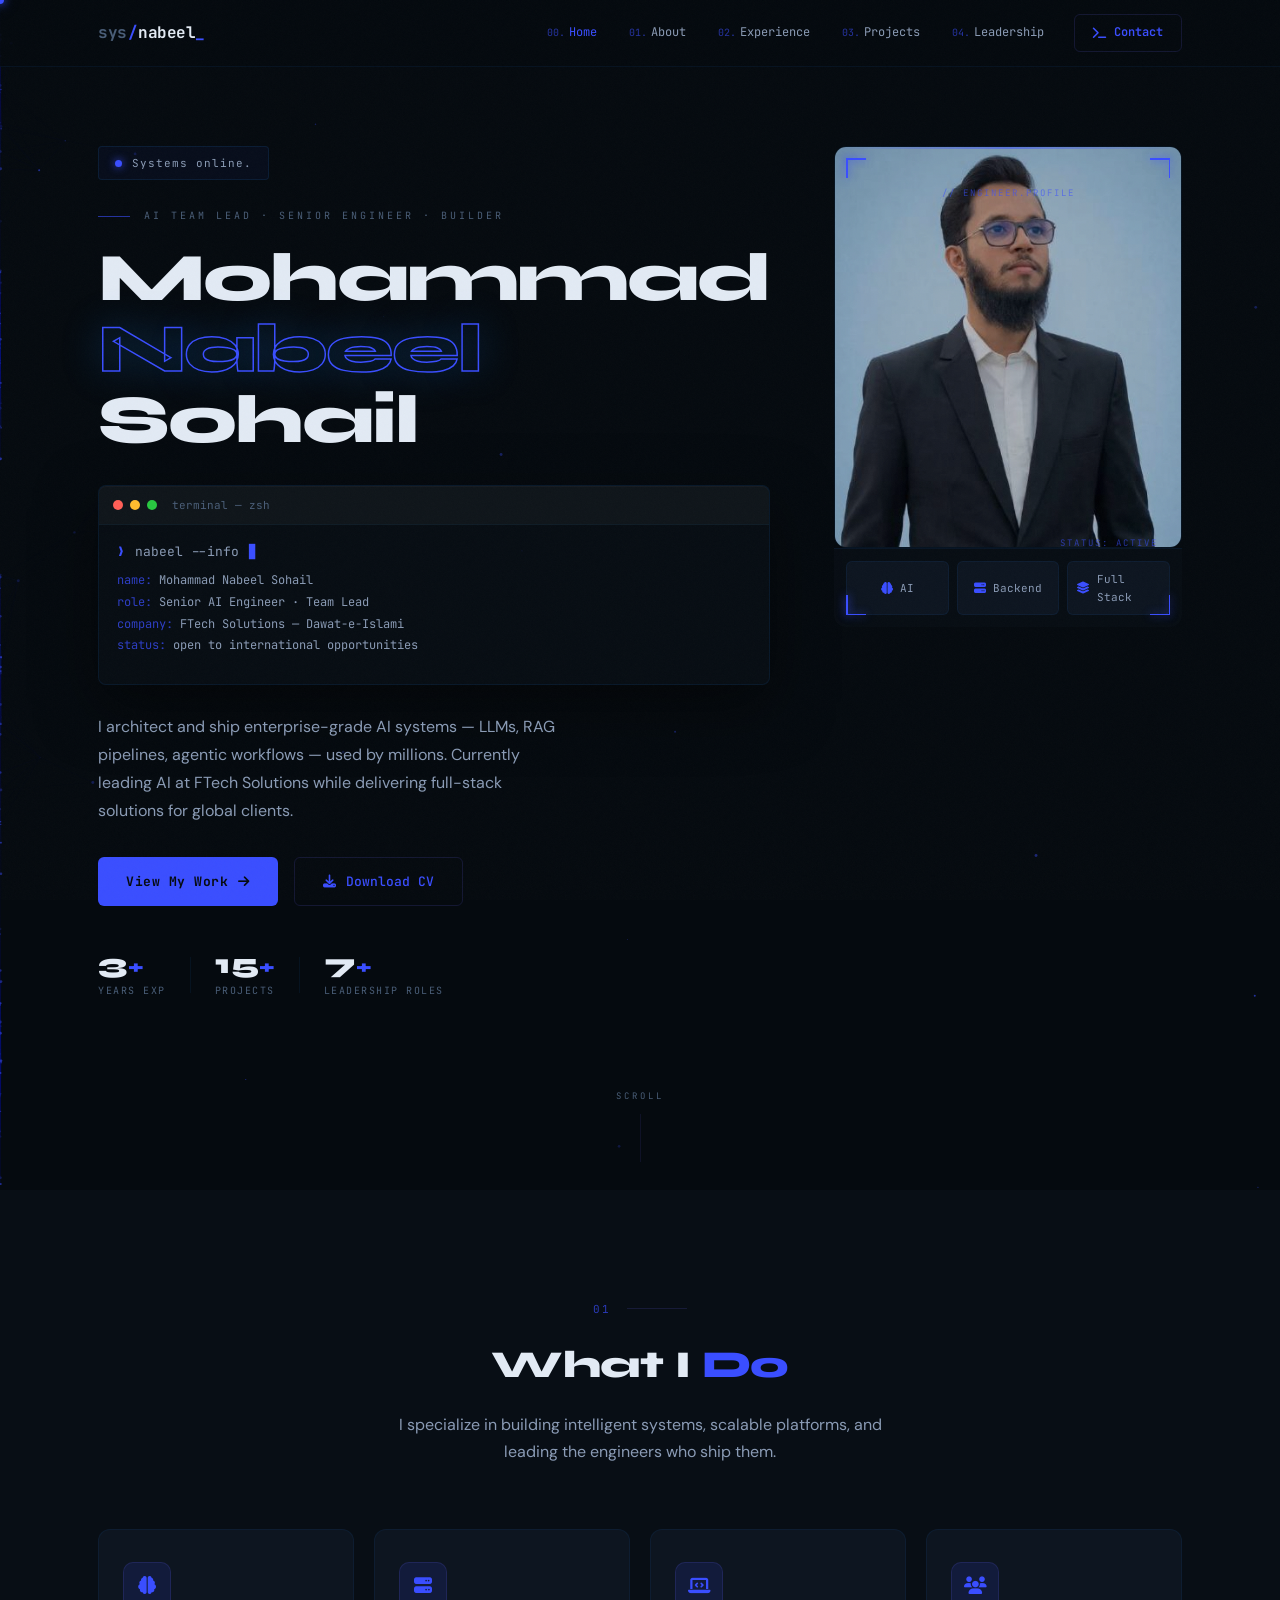
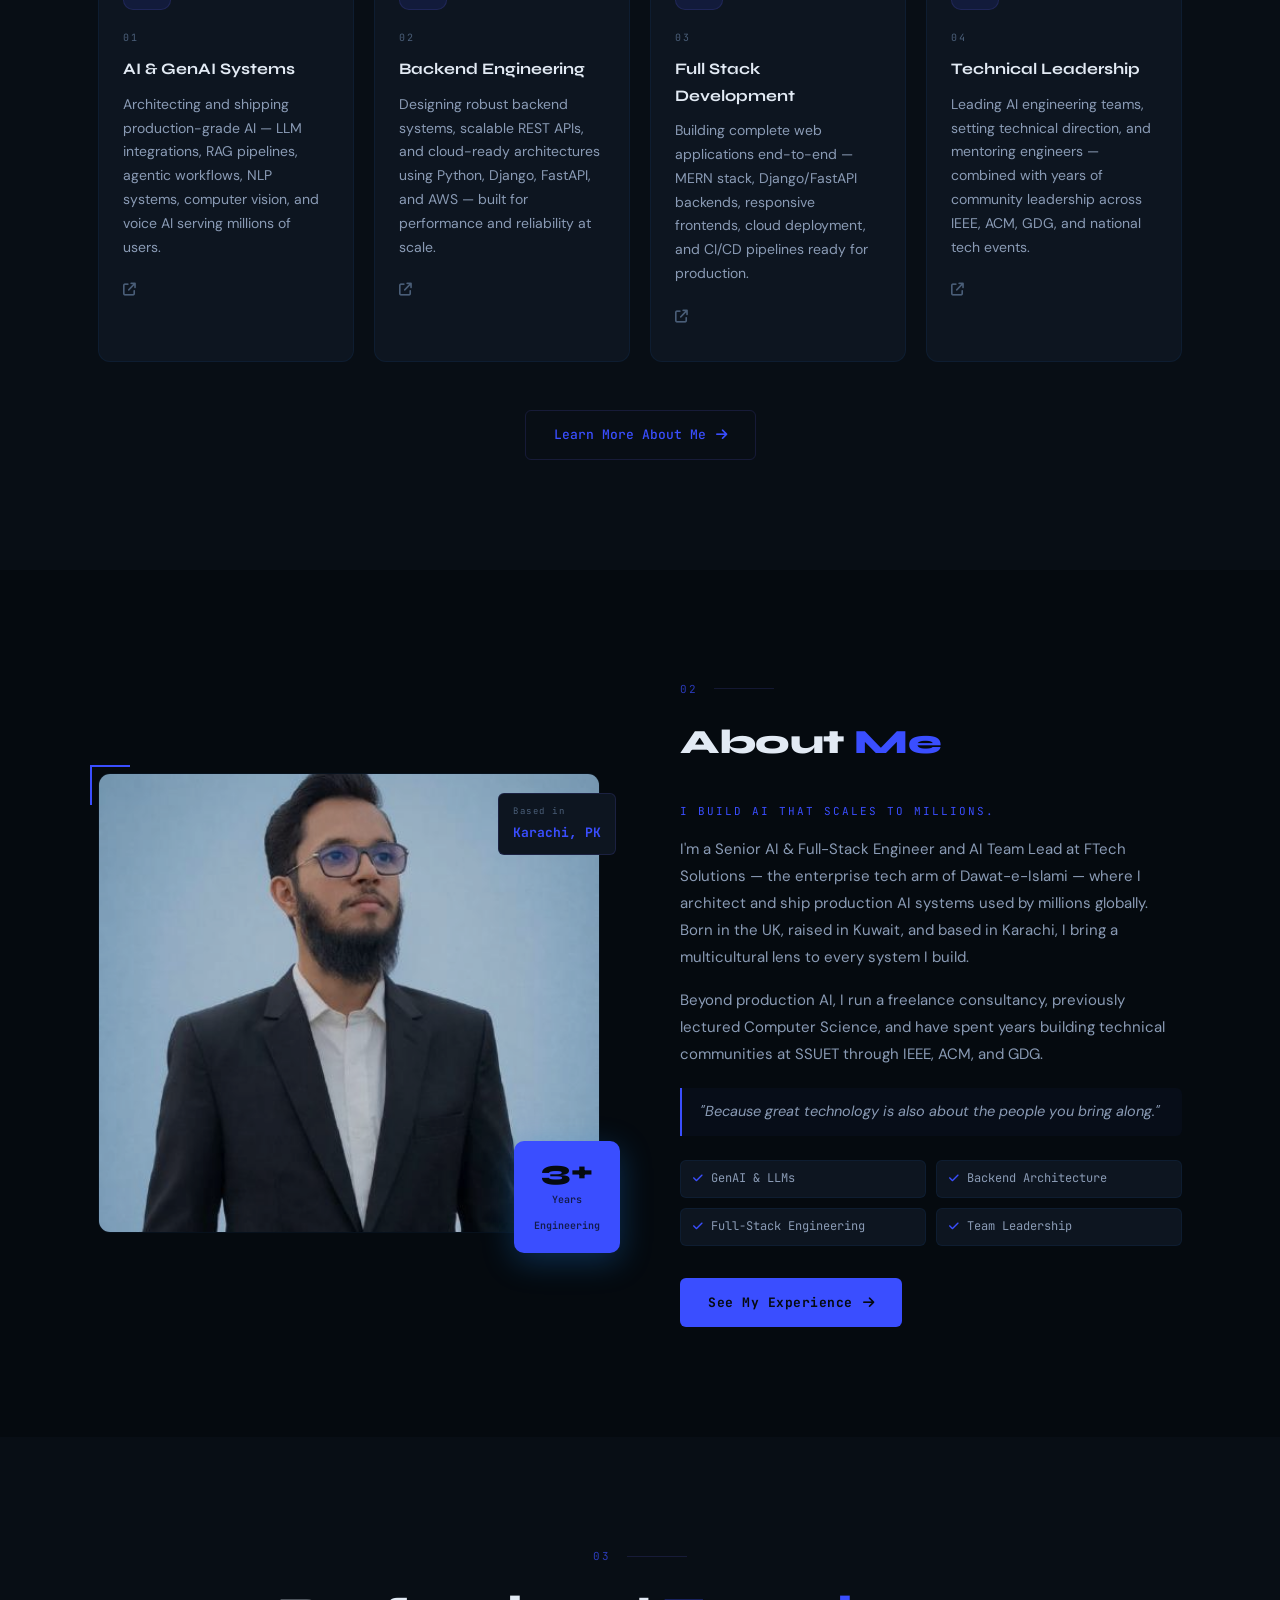
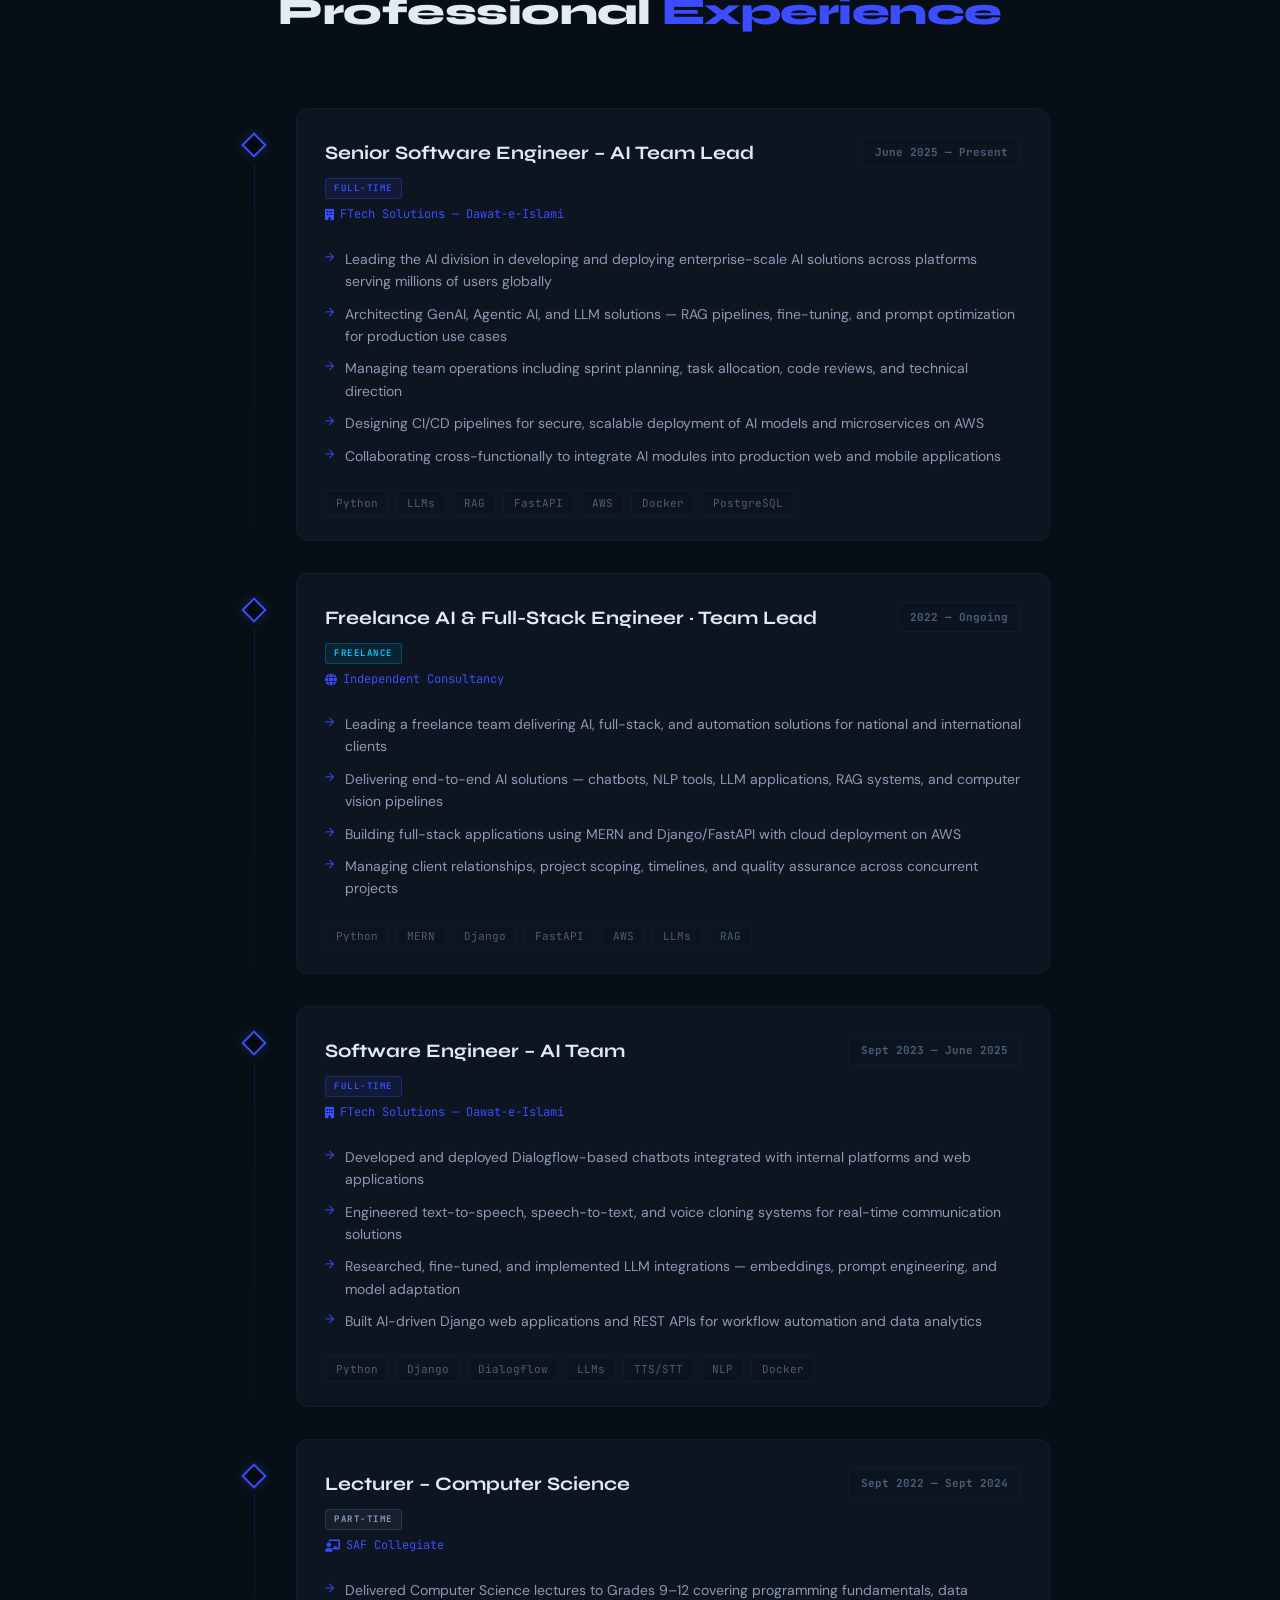
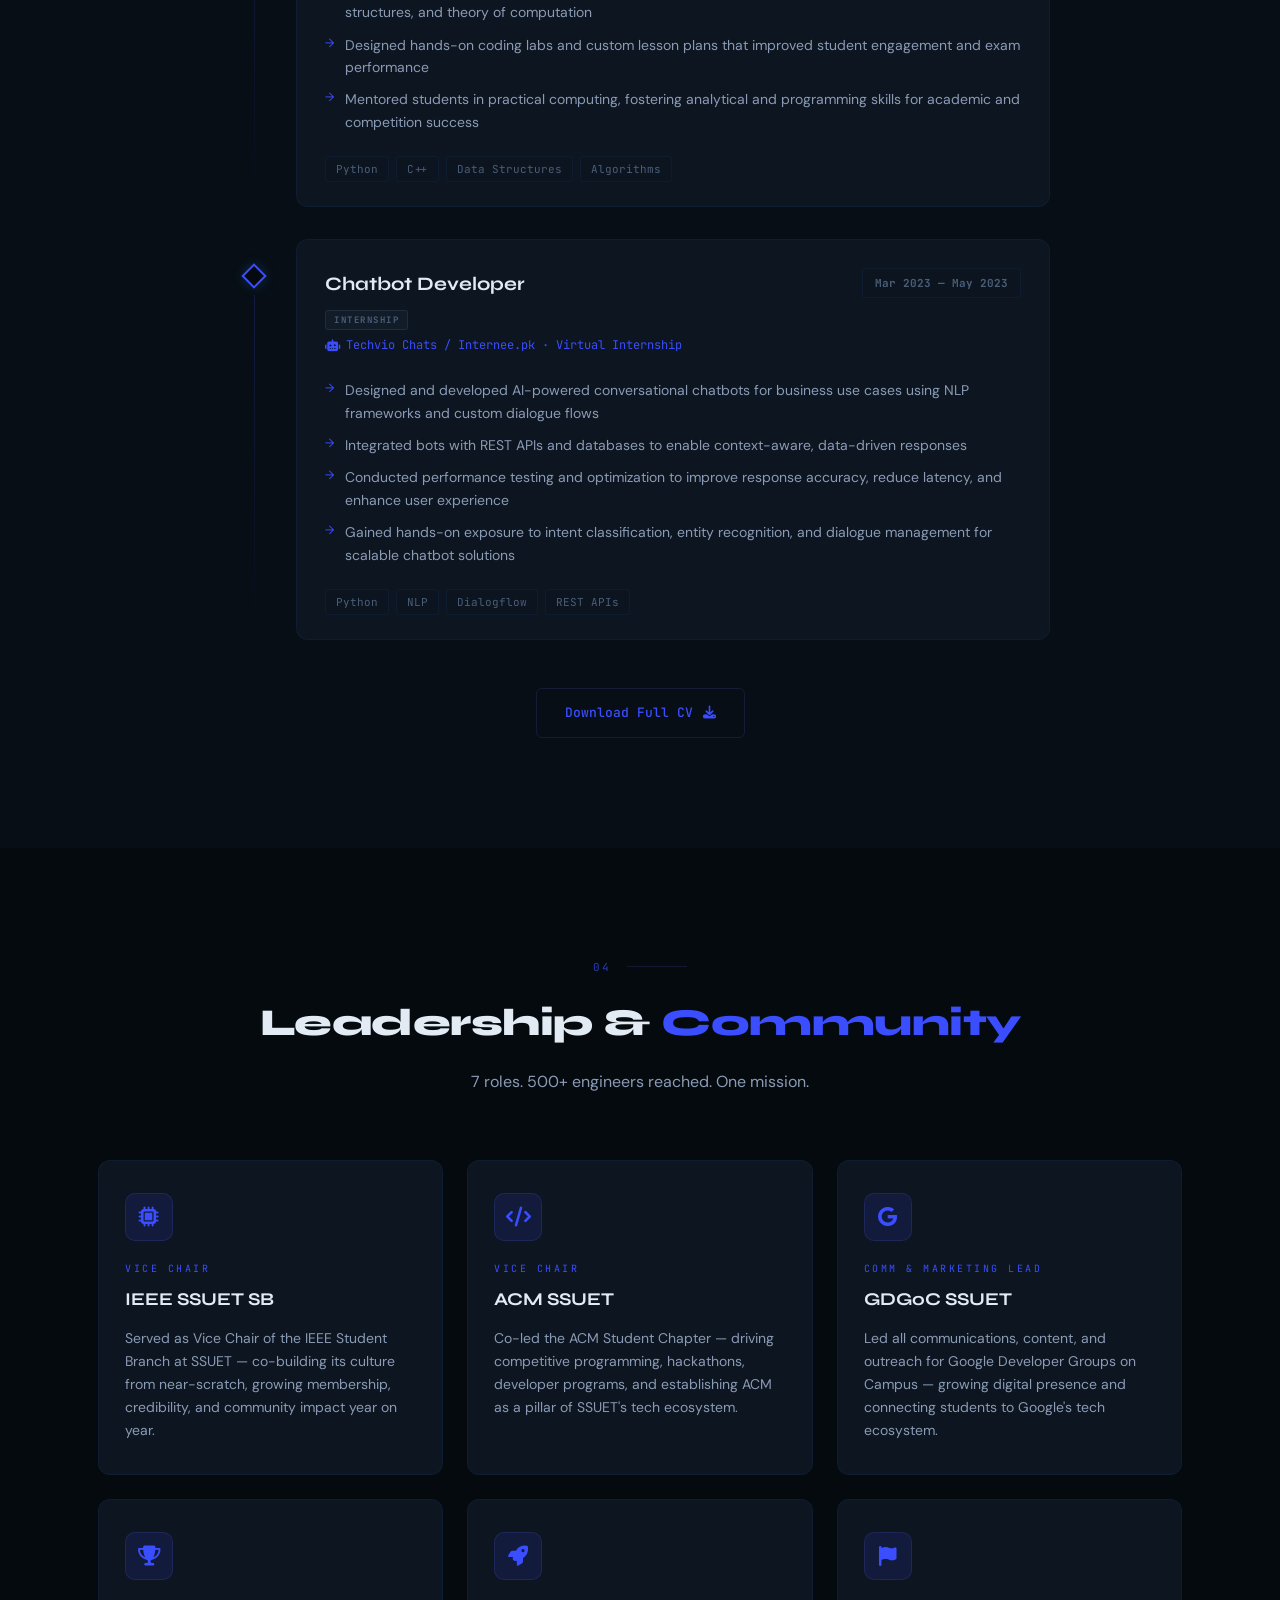
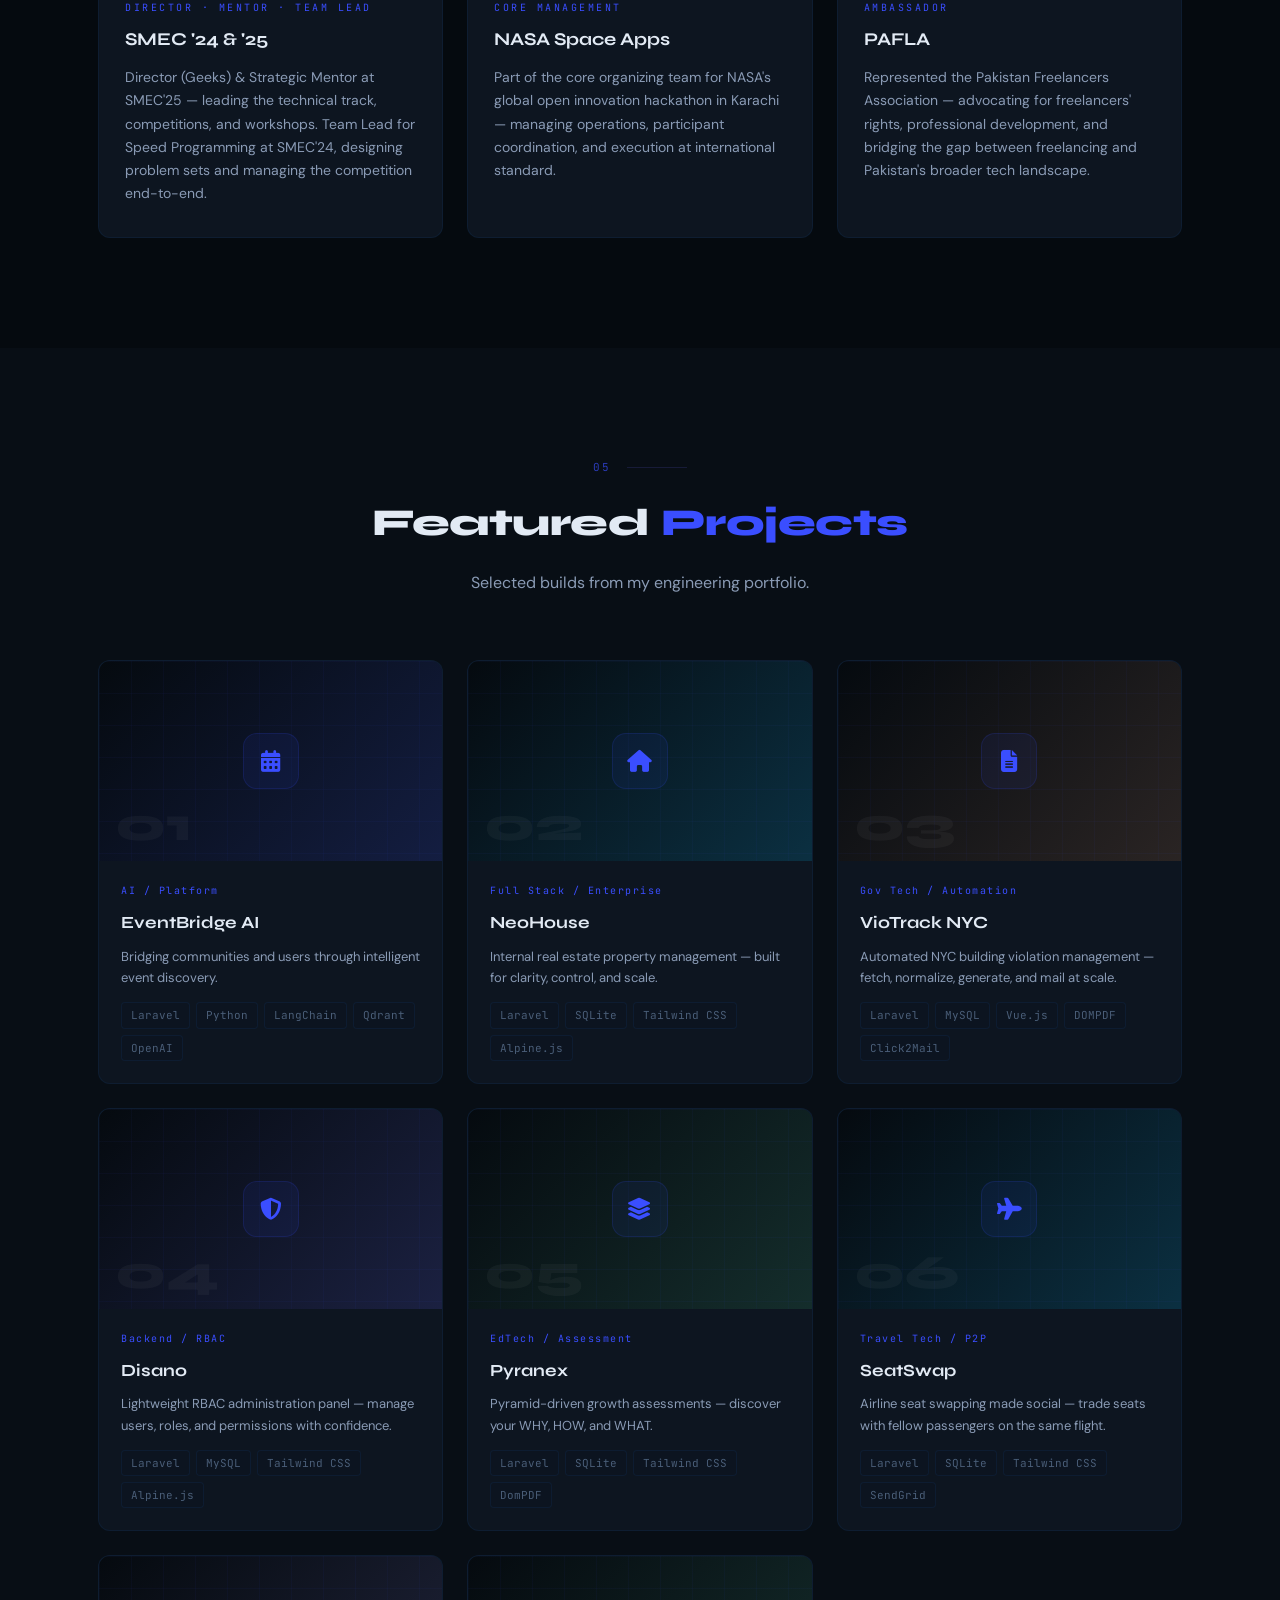
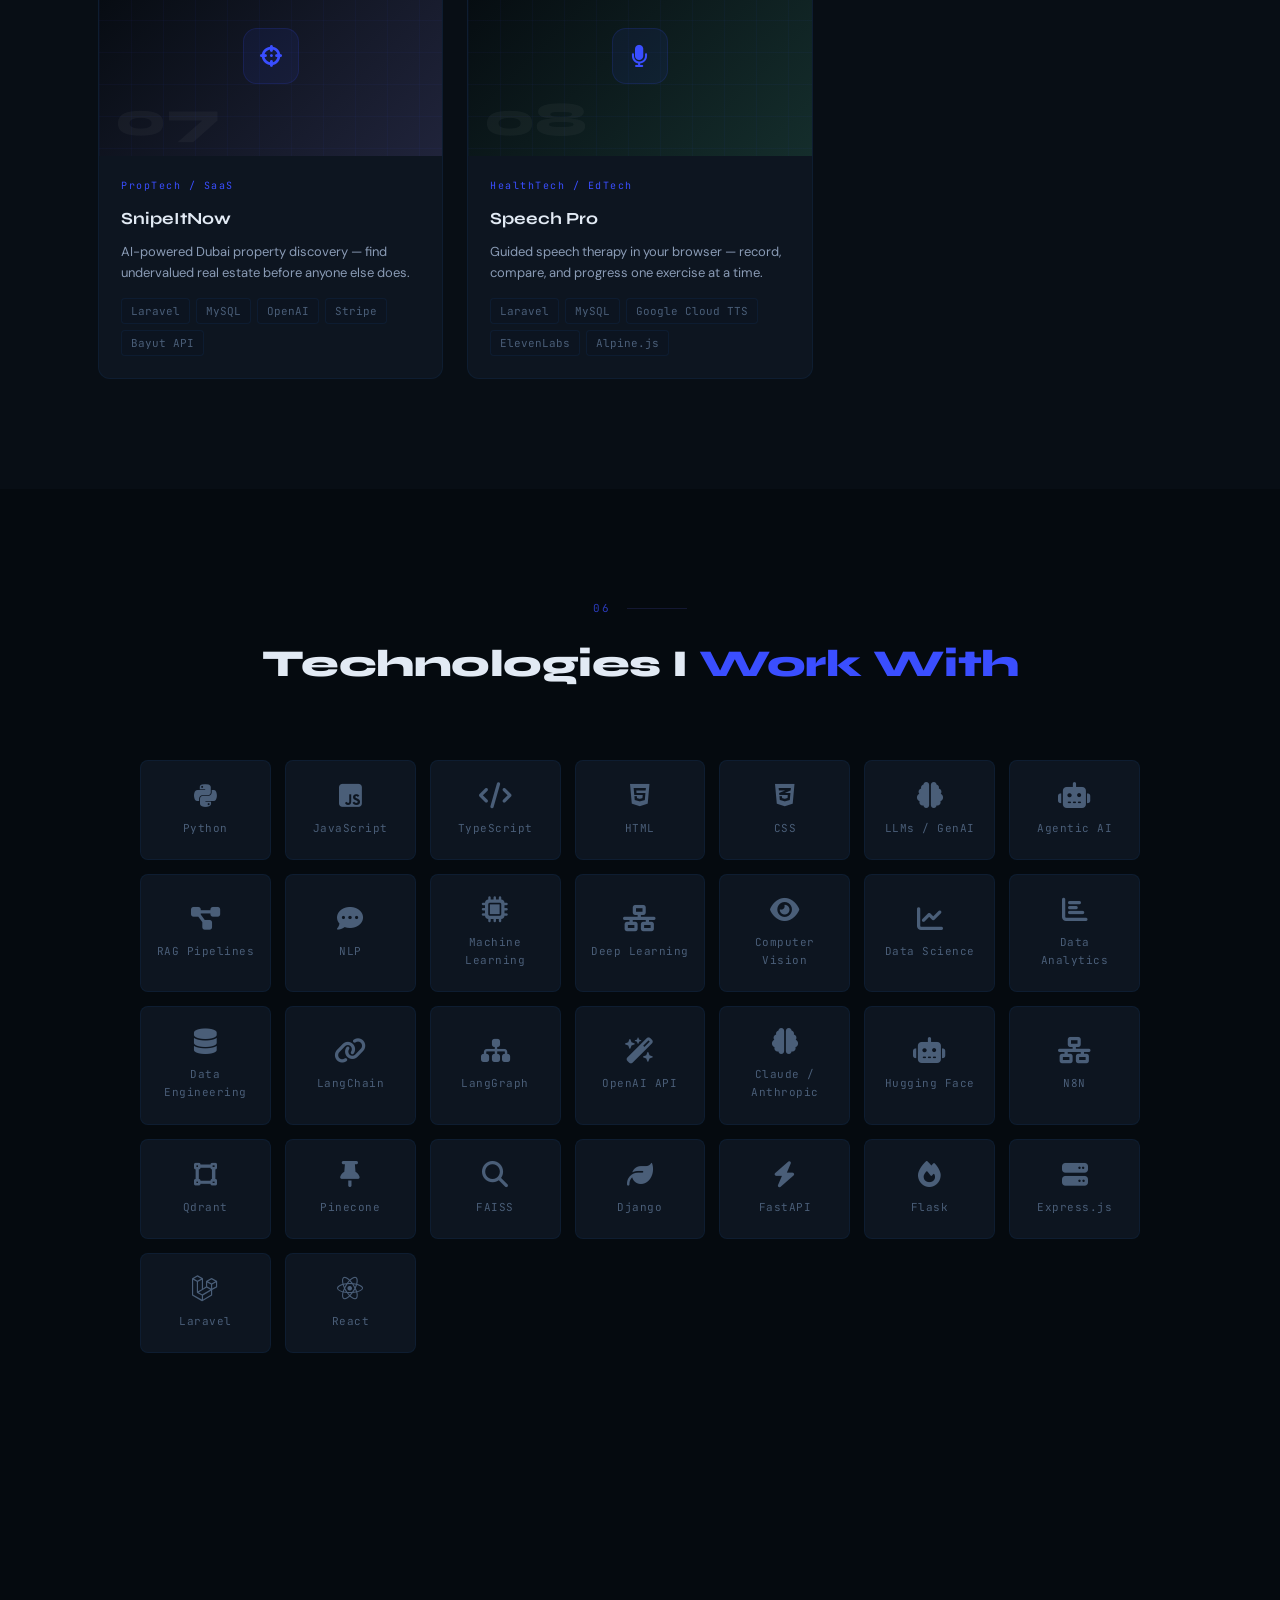
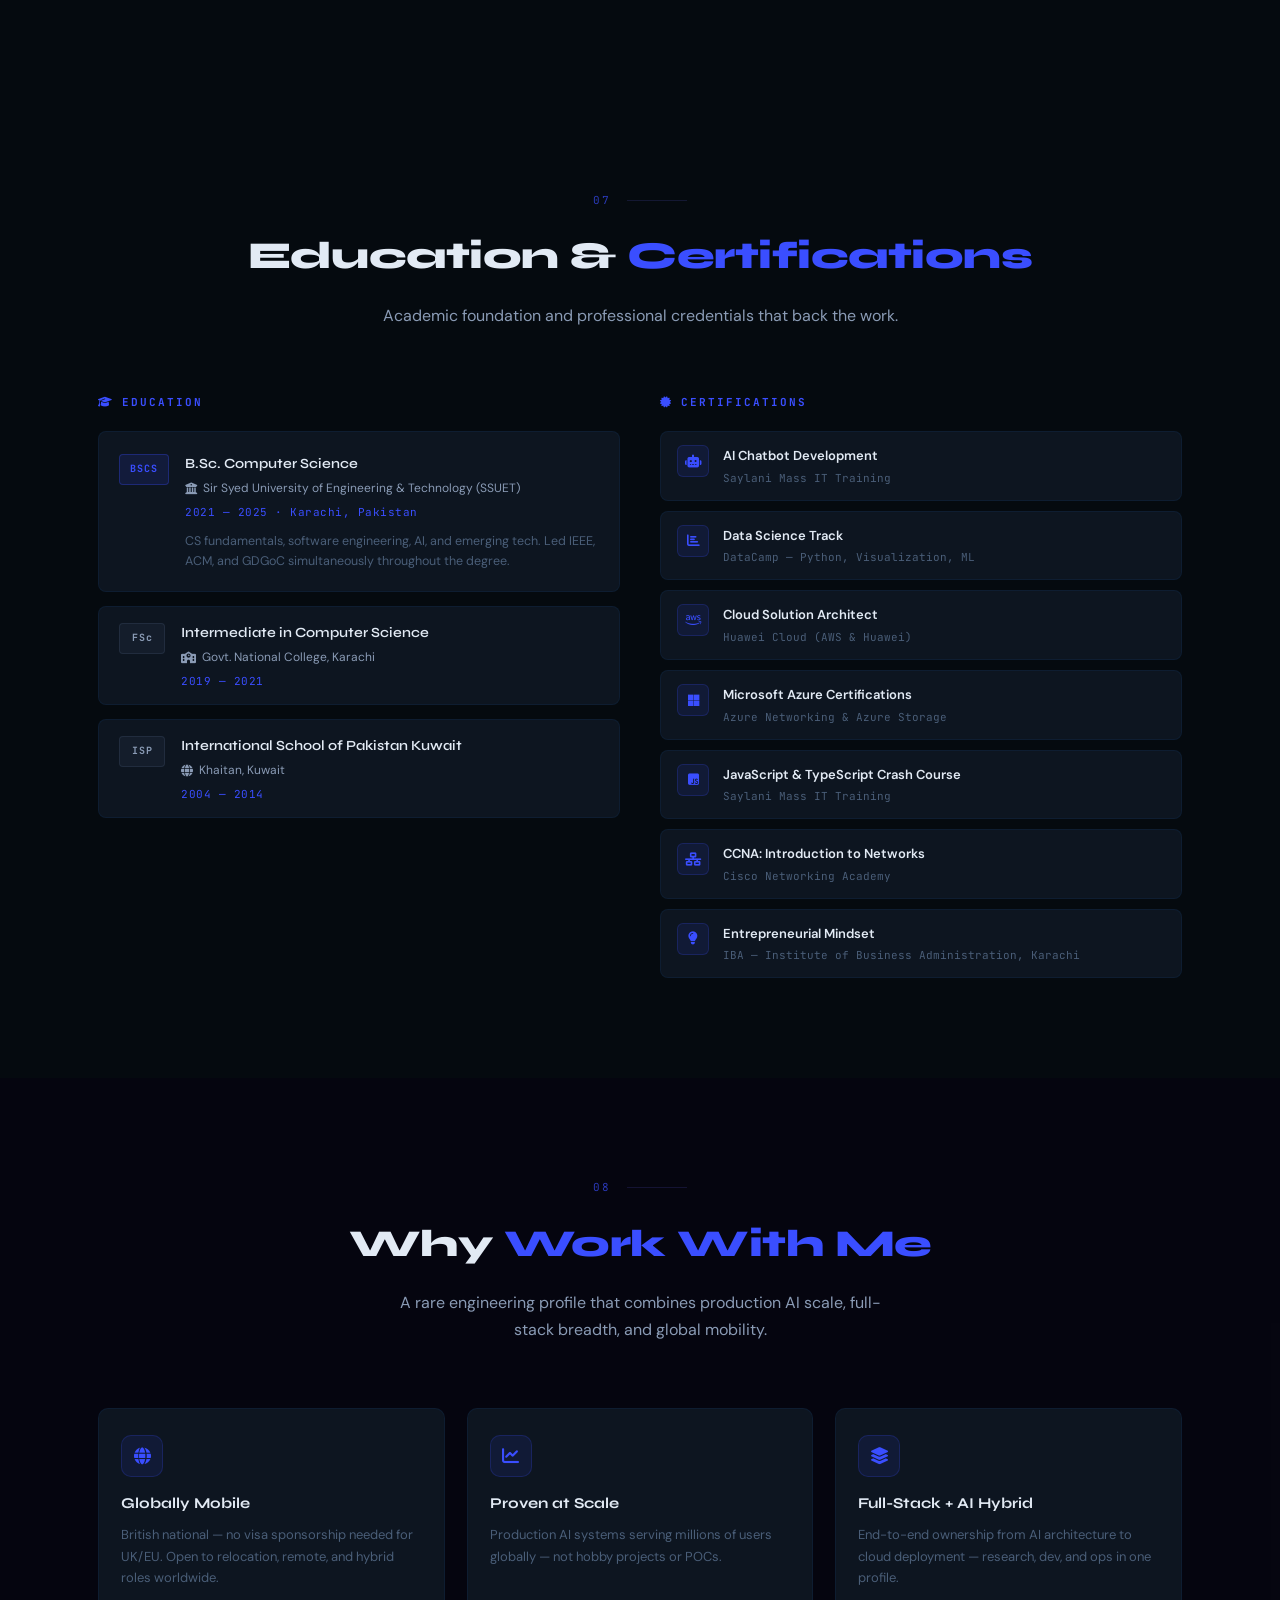
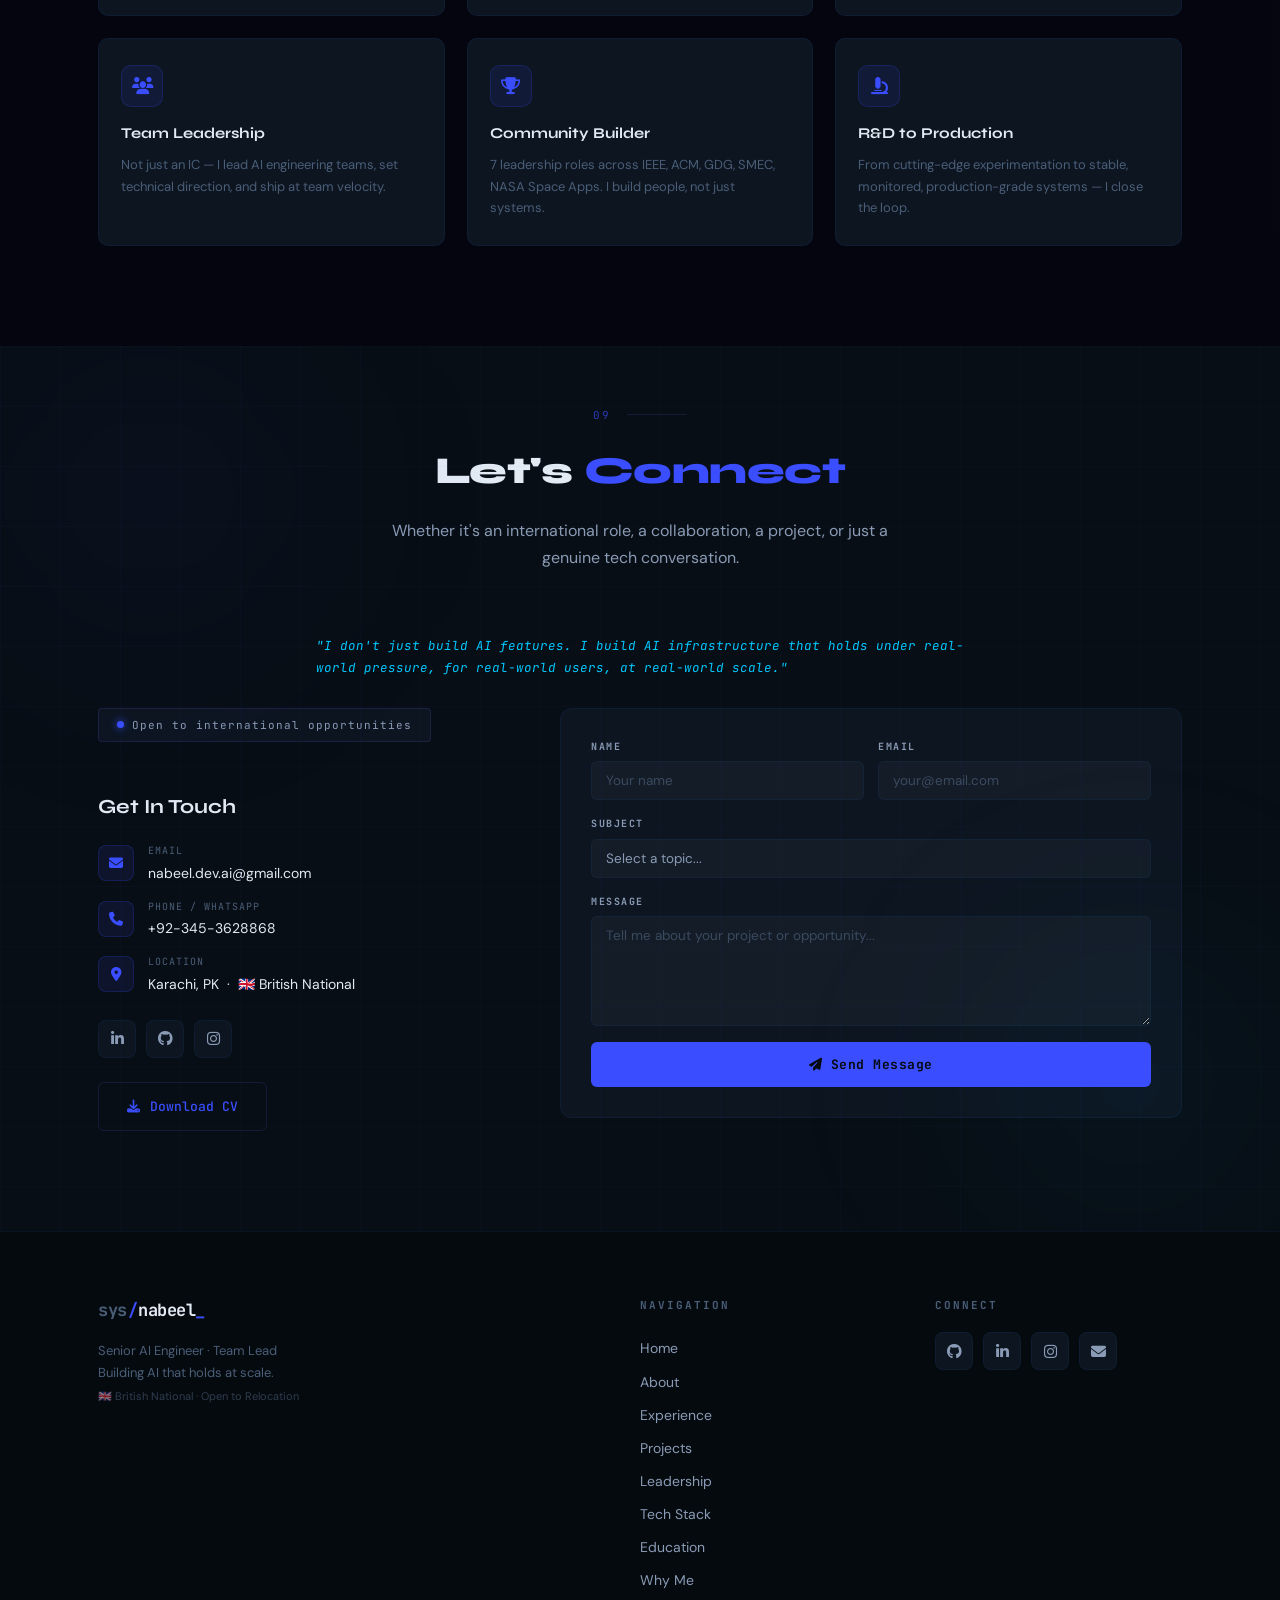
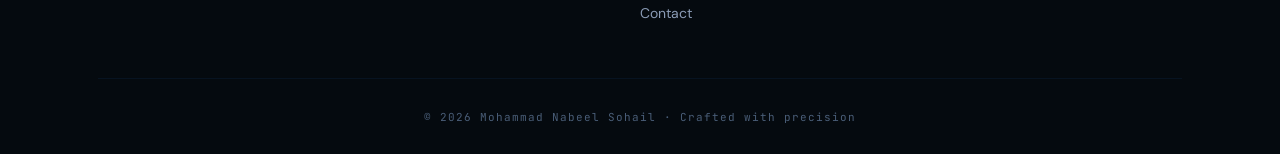
==== commit b9588580: "Accessibility pass: main landmark, skip link, focus ring, motion, cursor - Add <main id="main-conten" ====
--- a/index.html
+++ b/index.html
@@ -61,6 +61,8 @@
 </head>
 <body>
 
+  <a href="#main-content" class="skip-link">Skip to content</a>
+
   <div class="cursor" id="cursor"></div>
   <div class="cursor-follower" id="cursorFollower"></div>
   <div class="scanline-sweep" id="scanline"></div>
@@ -80,11 +82,13 @@
         <a href="#leadership" class="nav-item"><span class="nav-num">04.</span>Leadership</a>
         <a href="#contact" class="btn-nav-cta"><i class="fas fa-terminal"></i> Contact</a>
       </nav>
-      <button class="hamburger" id="hamburger" aria-label="Toggle menu">
+      <button class="hamburger" id="hamburger" aria-label="Toggle menu" aria-expanded="false">
         <span></span><span></span><span></span>
       </button>
     </div>
   </header>
+
+  <main id="main-content">
 
   <!-- HERO -->
   <section class="hero" id="hero">
@@ -916,6 +920,8 @@
     </div>
   </footer>
 
+  </main>
+
   <!-- BACK TO TOP -->
   <button class="back-top" id="backTop" aria-label="Back to top"><i class="fas fa-arrow-up"></i></button>
 
--- a/css/style.css
+++ b/css/style.css
@@ -2680,3 +2680,41 @@
 .nav-item.active {
   color: var(--accent);
 }
+
+/* ---- ACCESSIBILITY ---- */
+*:focus-visible {
+  outline: 2px solid var(--accent);
+  outline-offset: 3px;
+  border-radius: 3px;
+}
+
+@media (pointer: coarse) {
+  body { cursor: auto; }
+  .cursor, .cursor-follower { display: none; }
+}
+
+@media (prefers-reduced-motion: reduce) {
+  *, *::before, *::after {
+    animation: none !important;
+    transition: none !important;
+  }
+}
+
+/* ---- SKIP LINK ---- */
+.skip-link {
+  position: absolute;
+  top: -100%;
+  left: 1rem;
+  padding: 0.5rem 1rem;
+  background: var(--accent);
+  color: #fff;
+  font-family: var(--font-mono);
+  font-size: 13px;
+  border-radius: 0 0 var(--r2) var(--r2);
+  z-index: 9999;
+  text-decoration: none;
+  transition: top 0.2s;
+}
+.skip-link:focus {
+  top: 0;
+}
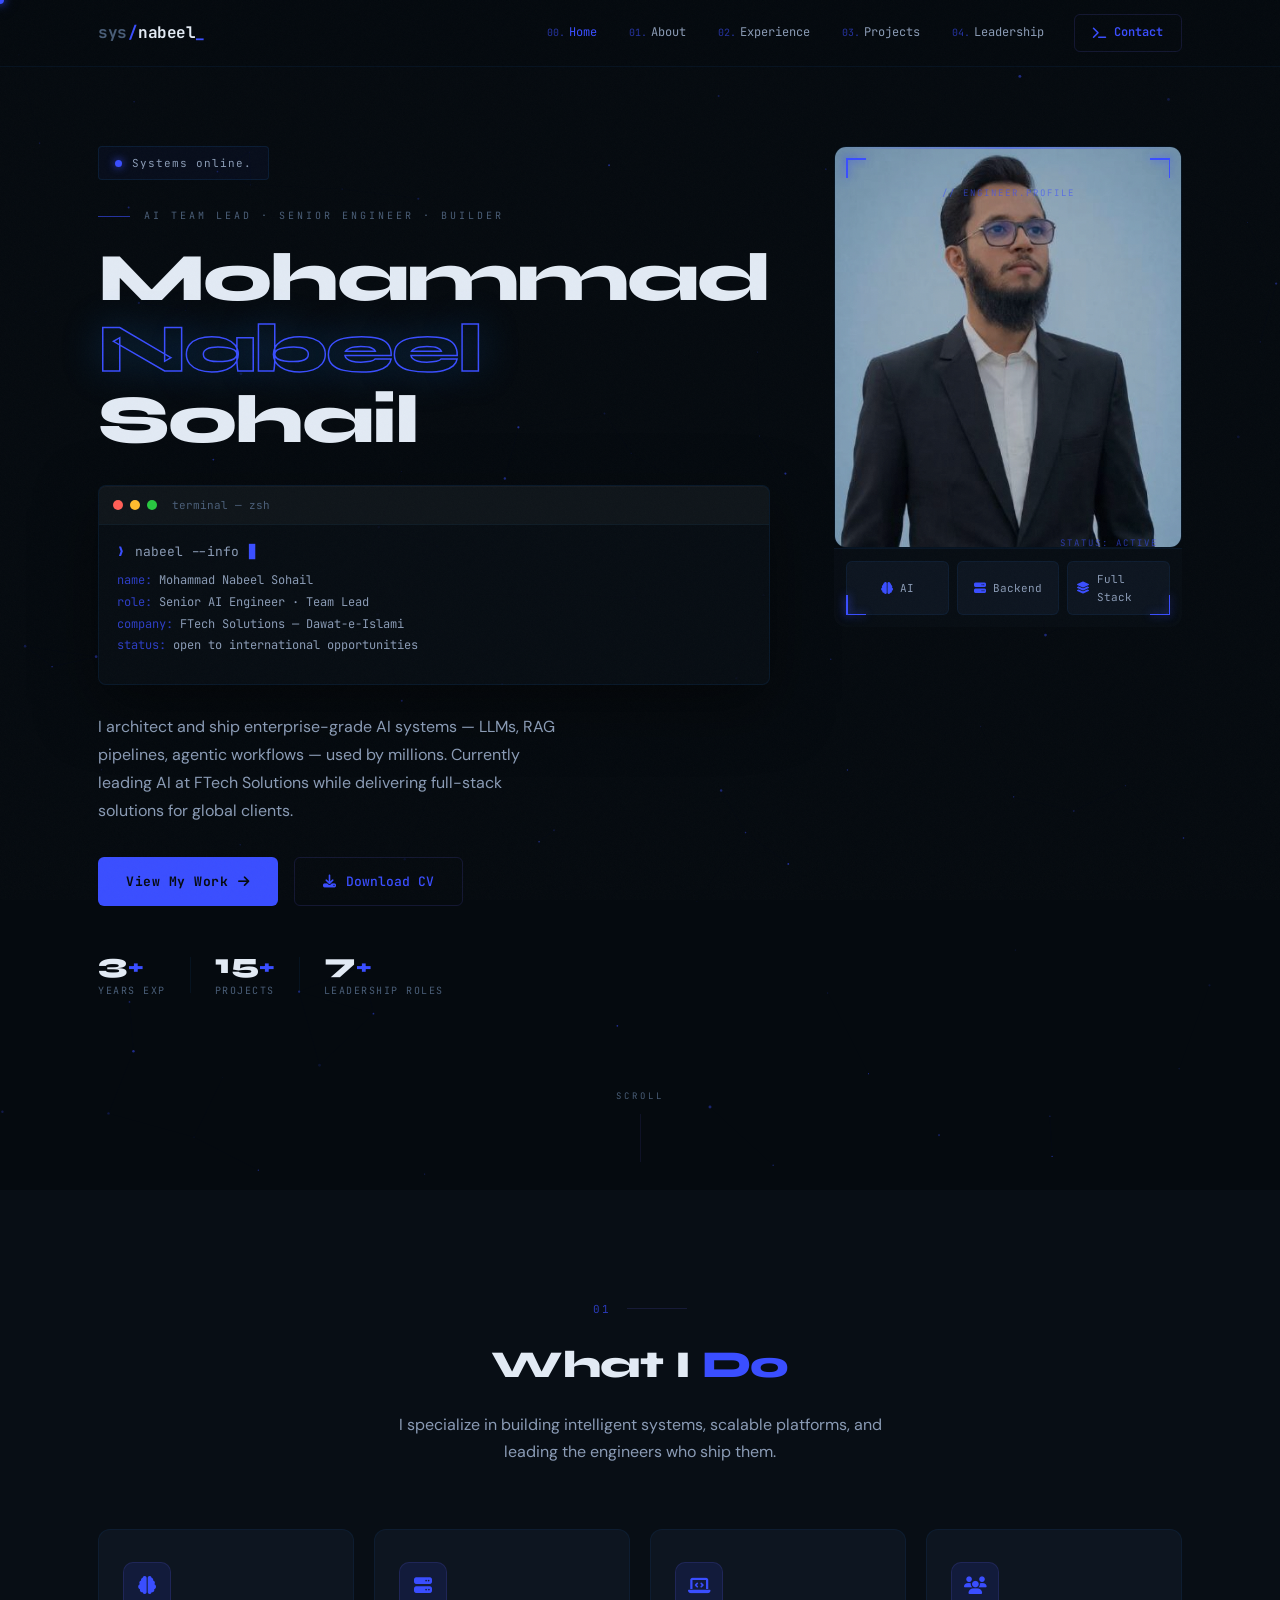
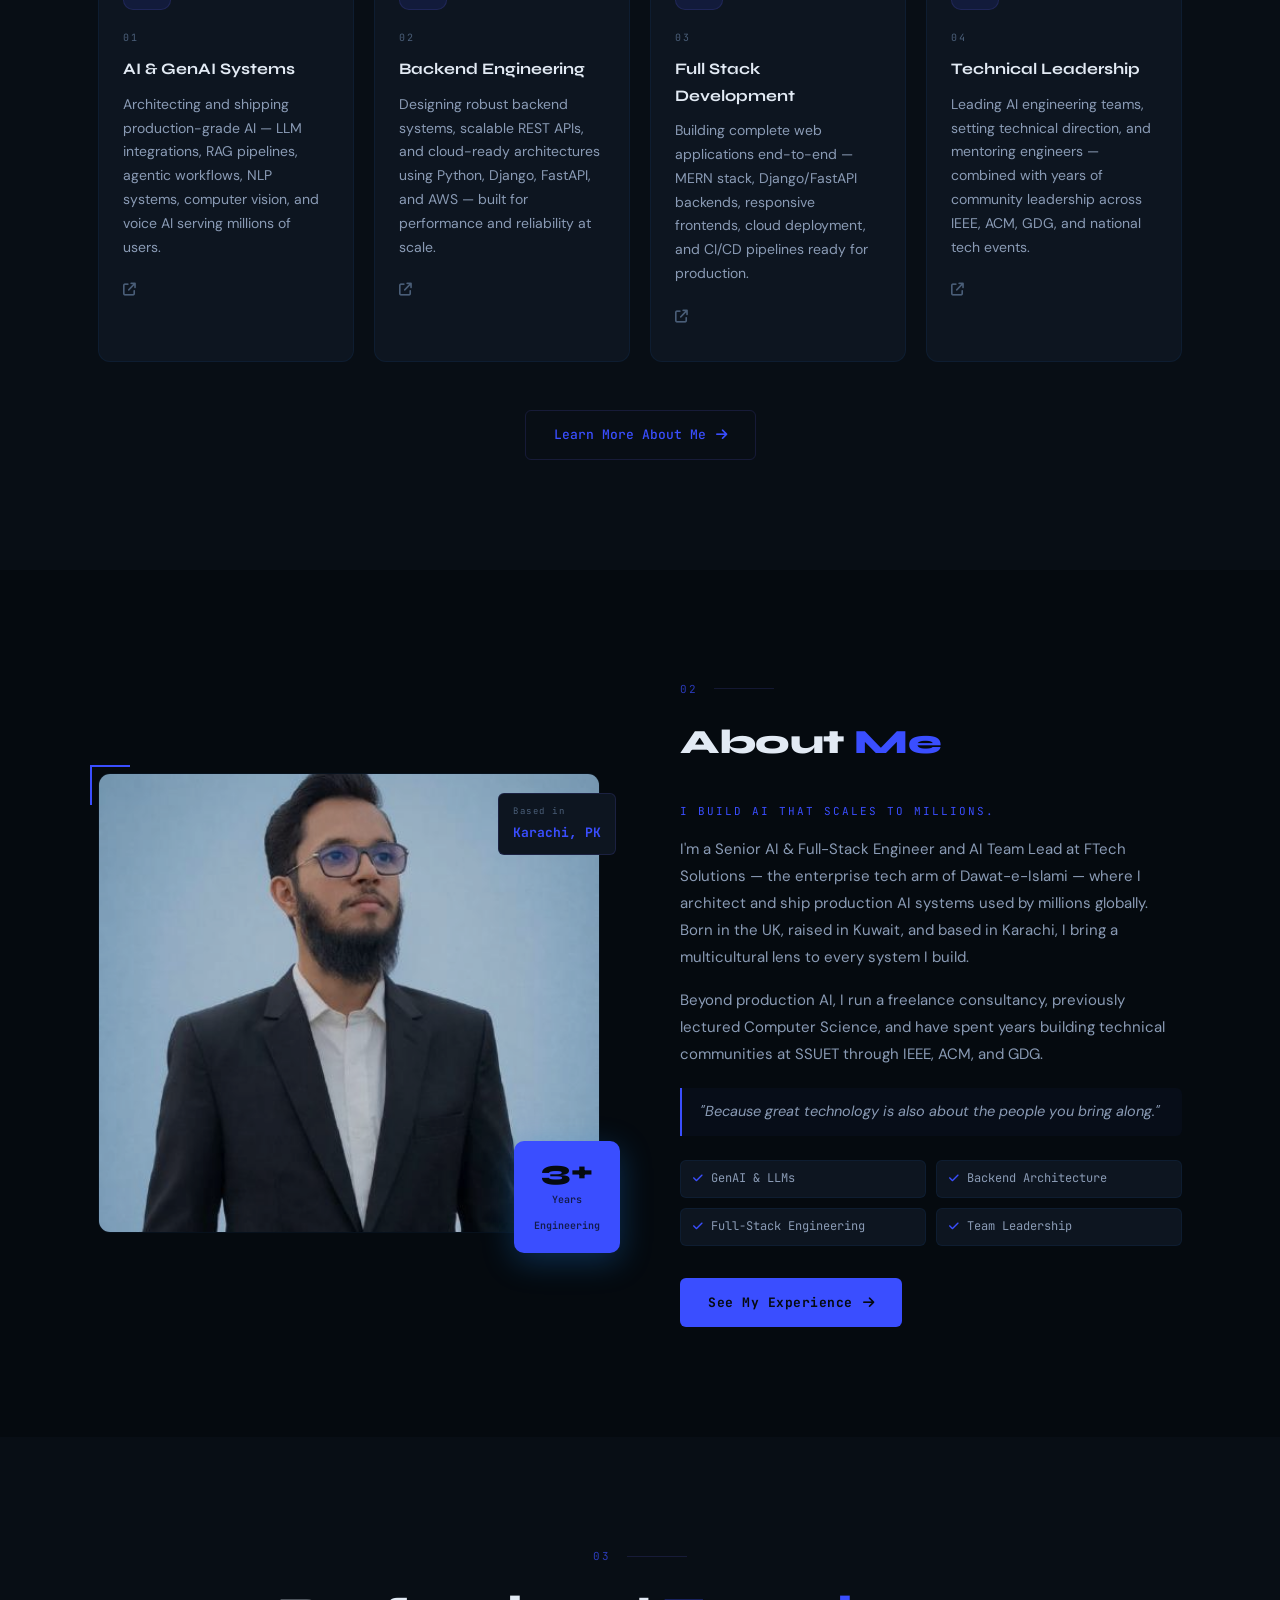
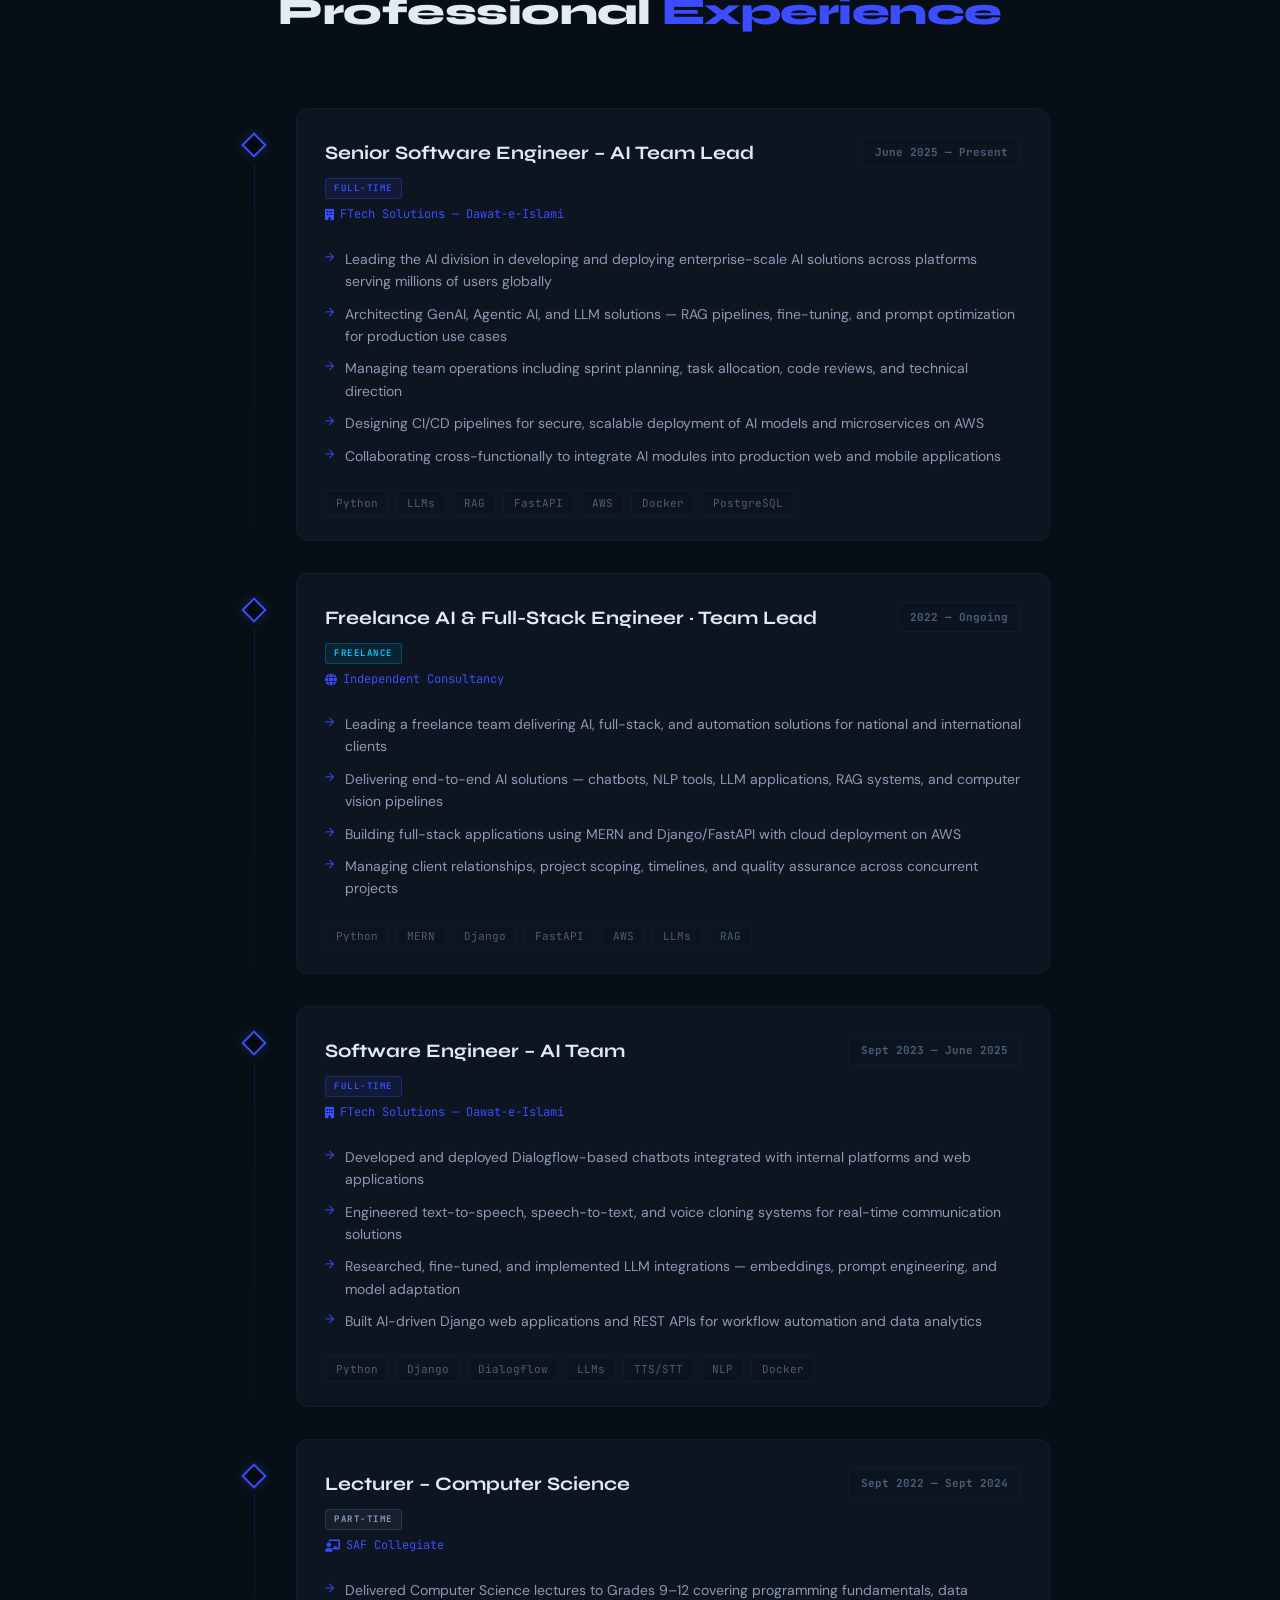
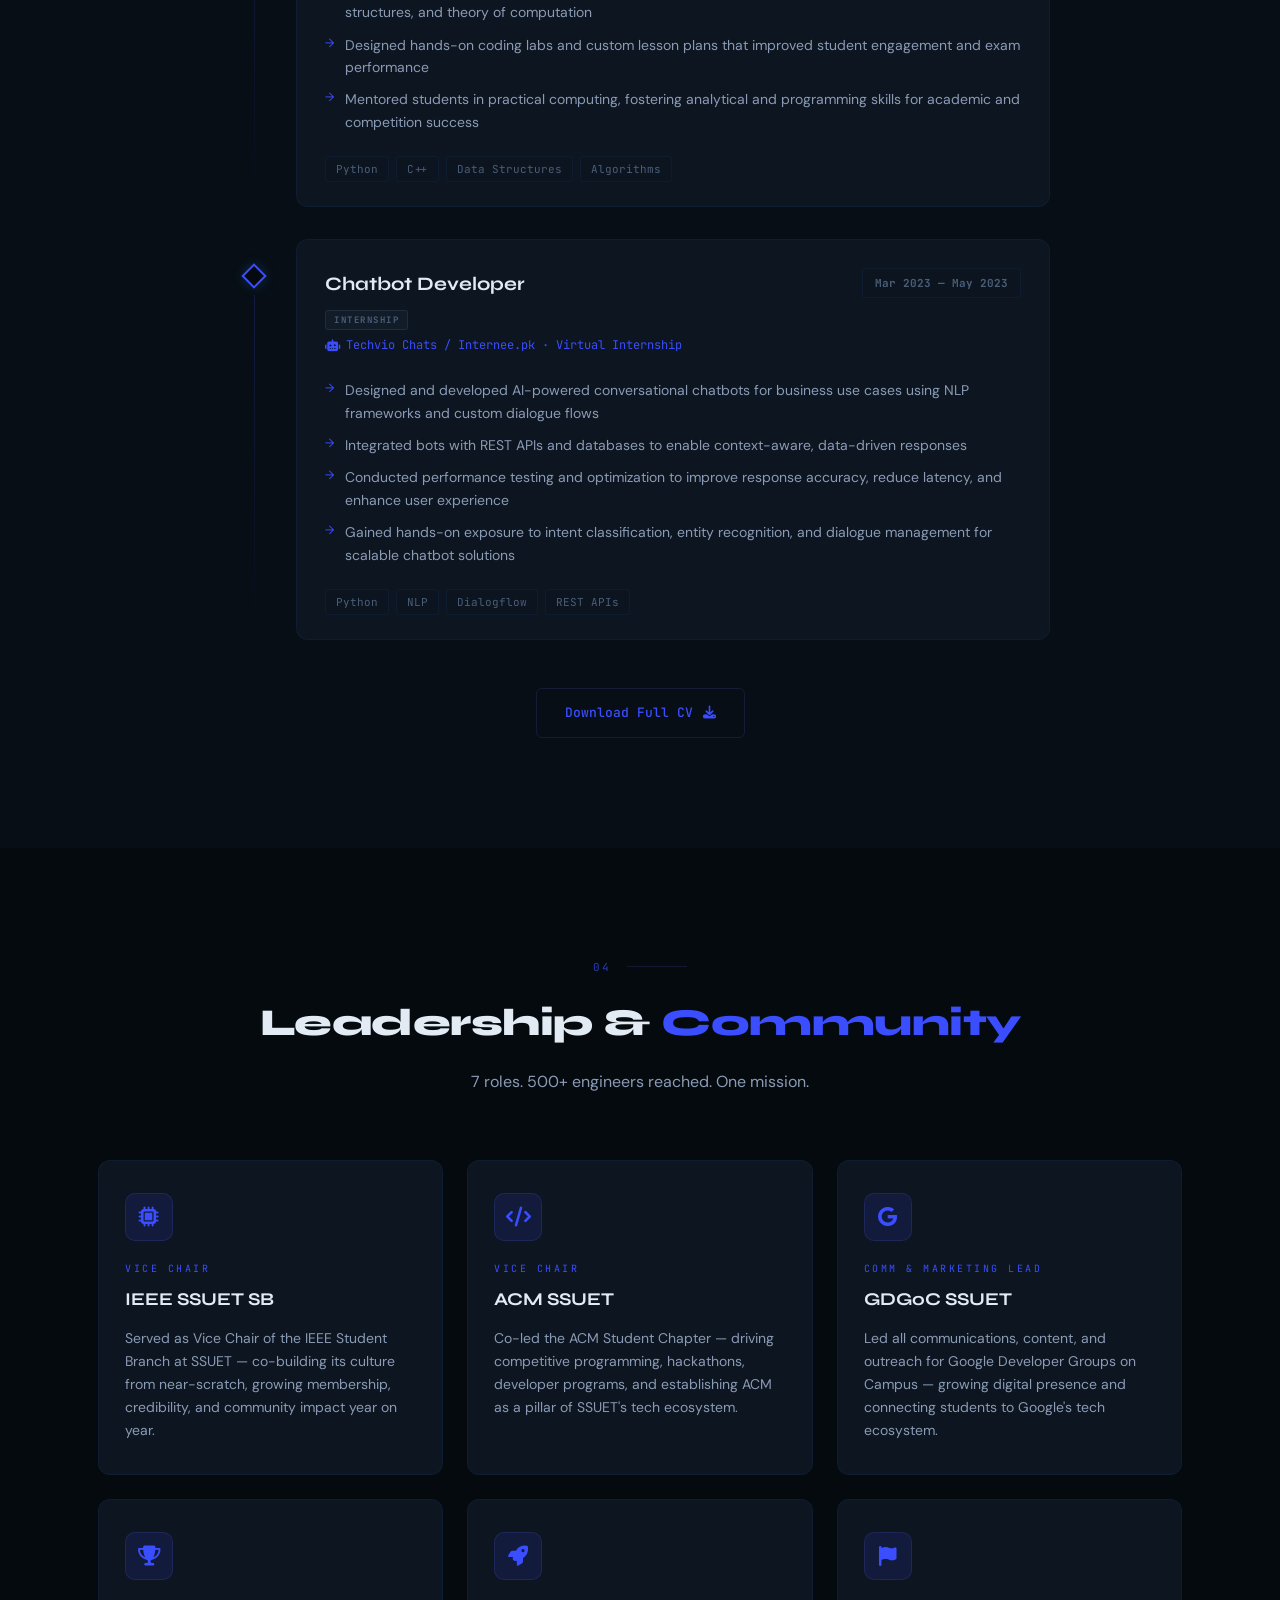
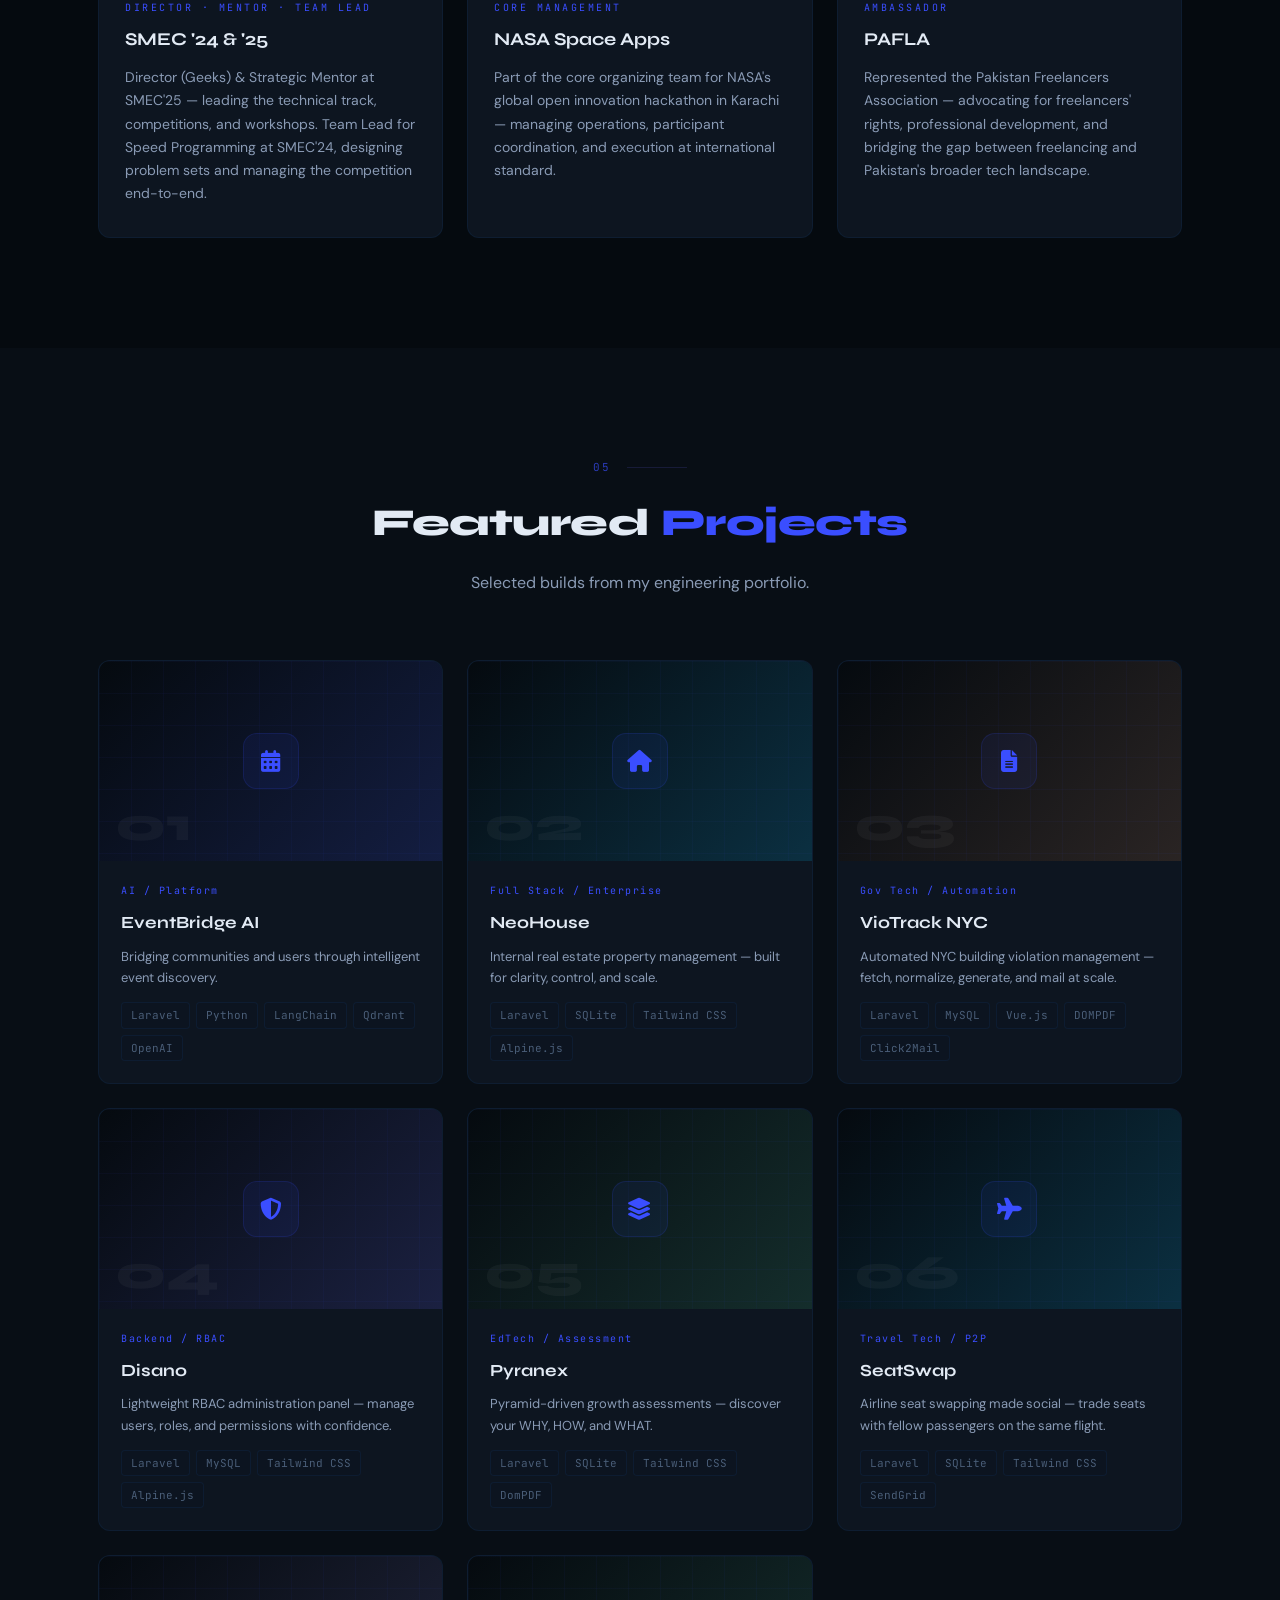
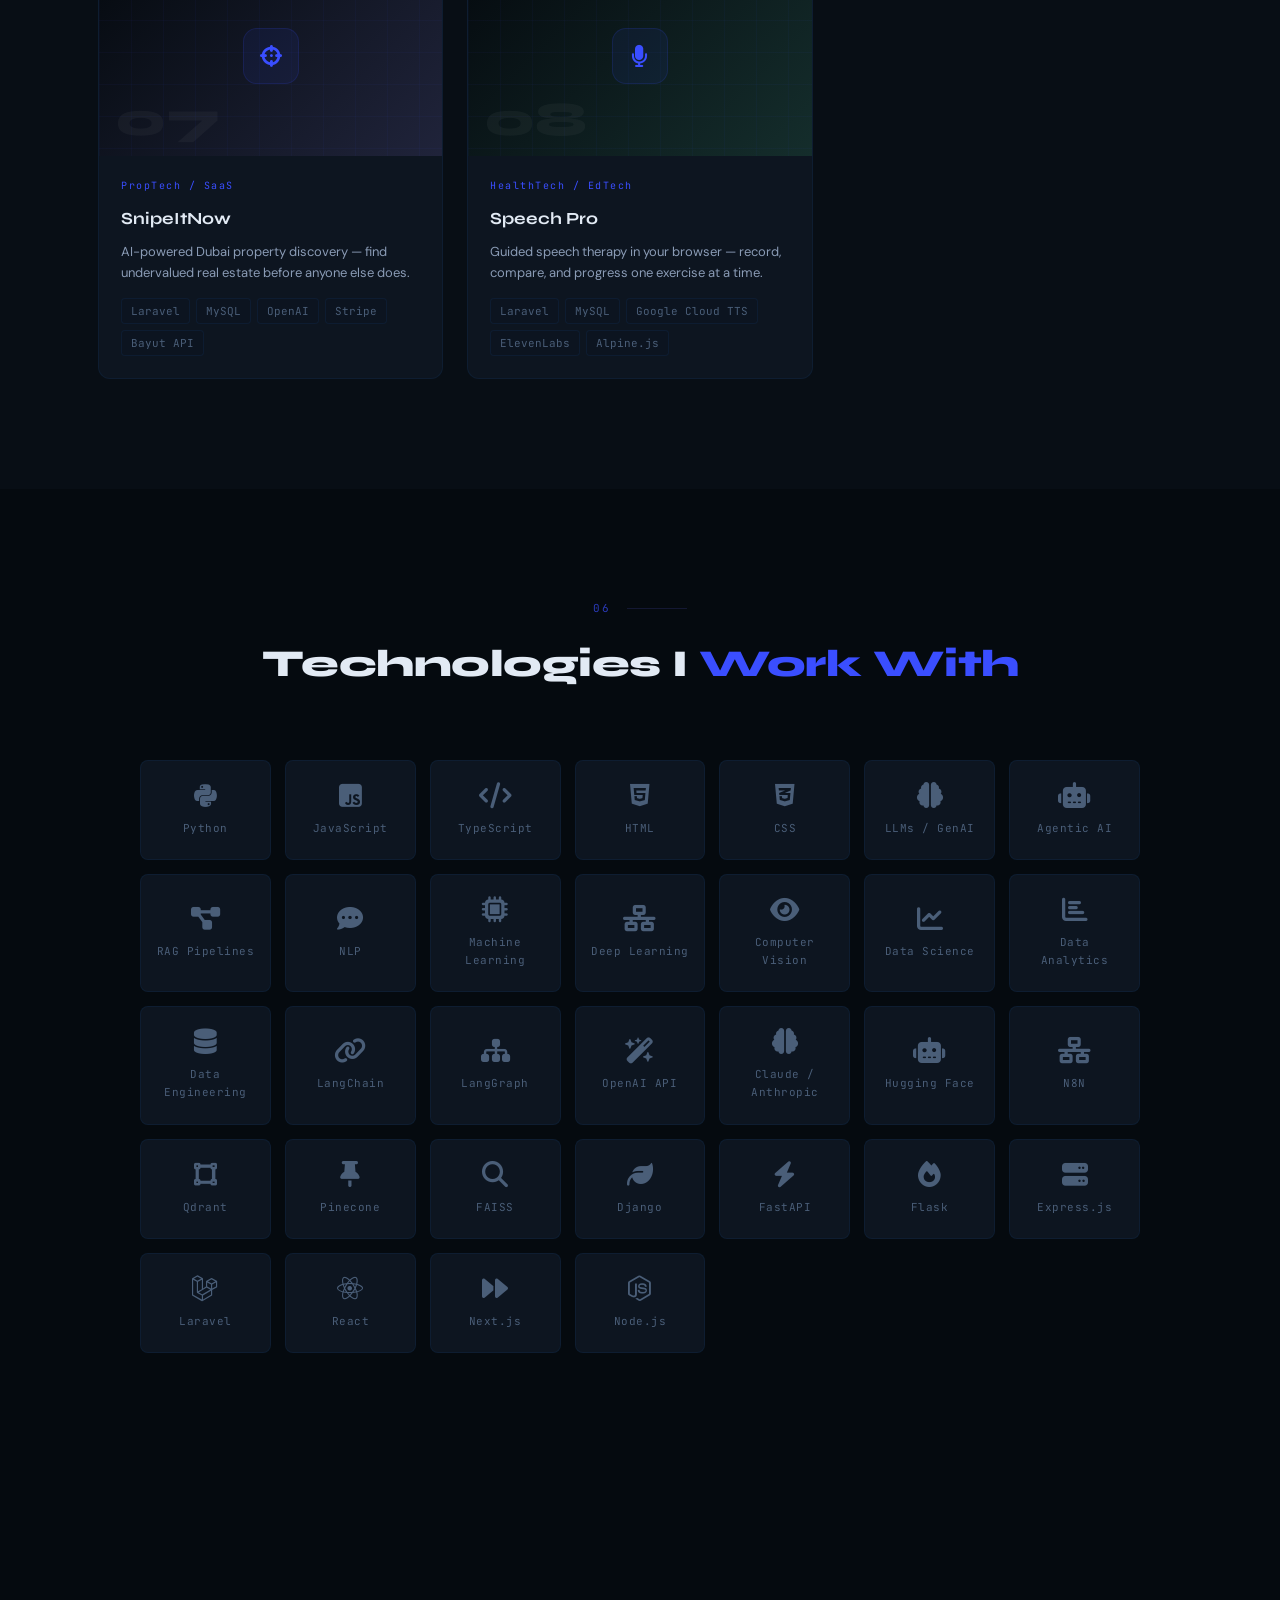
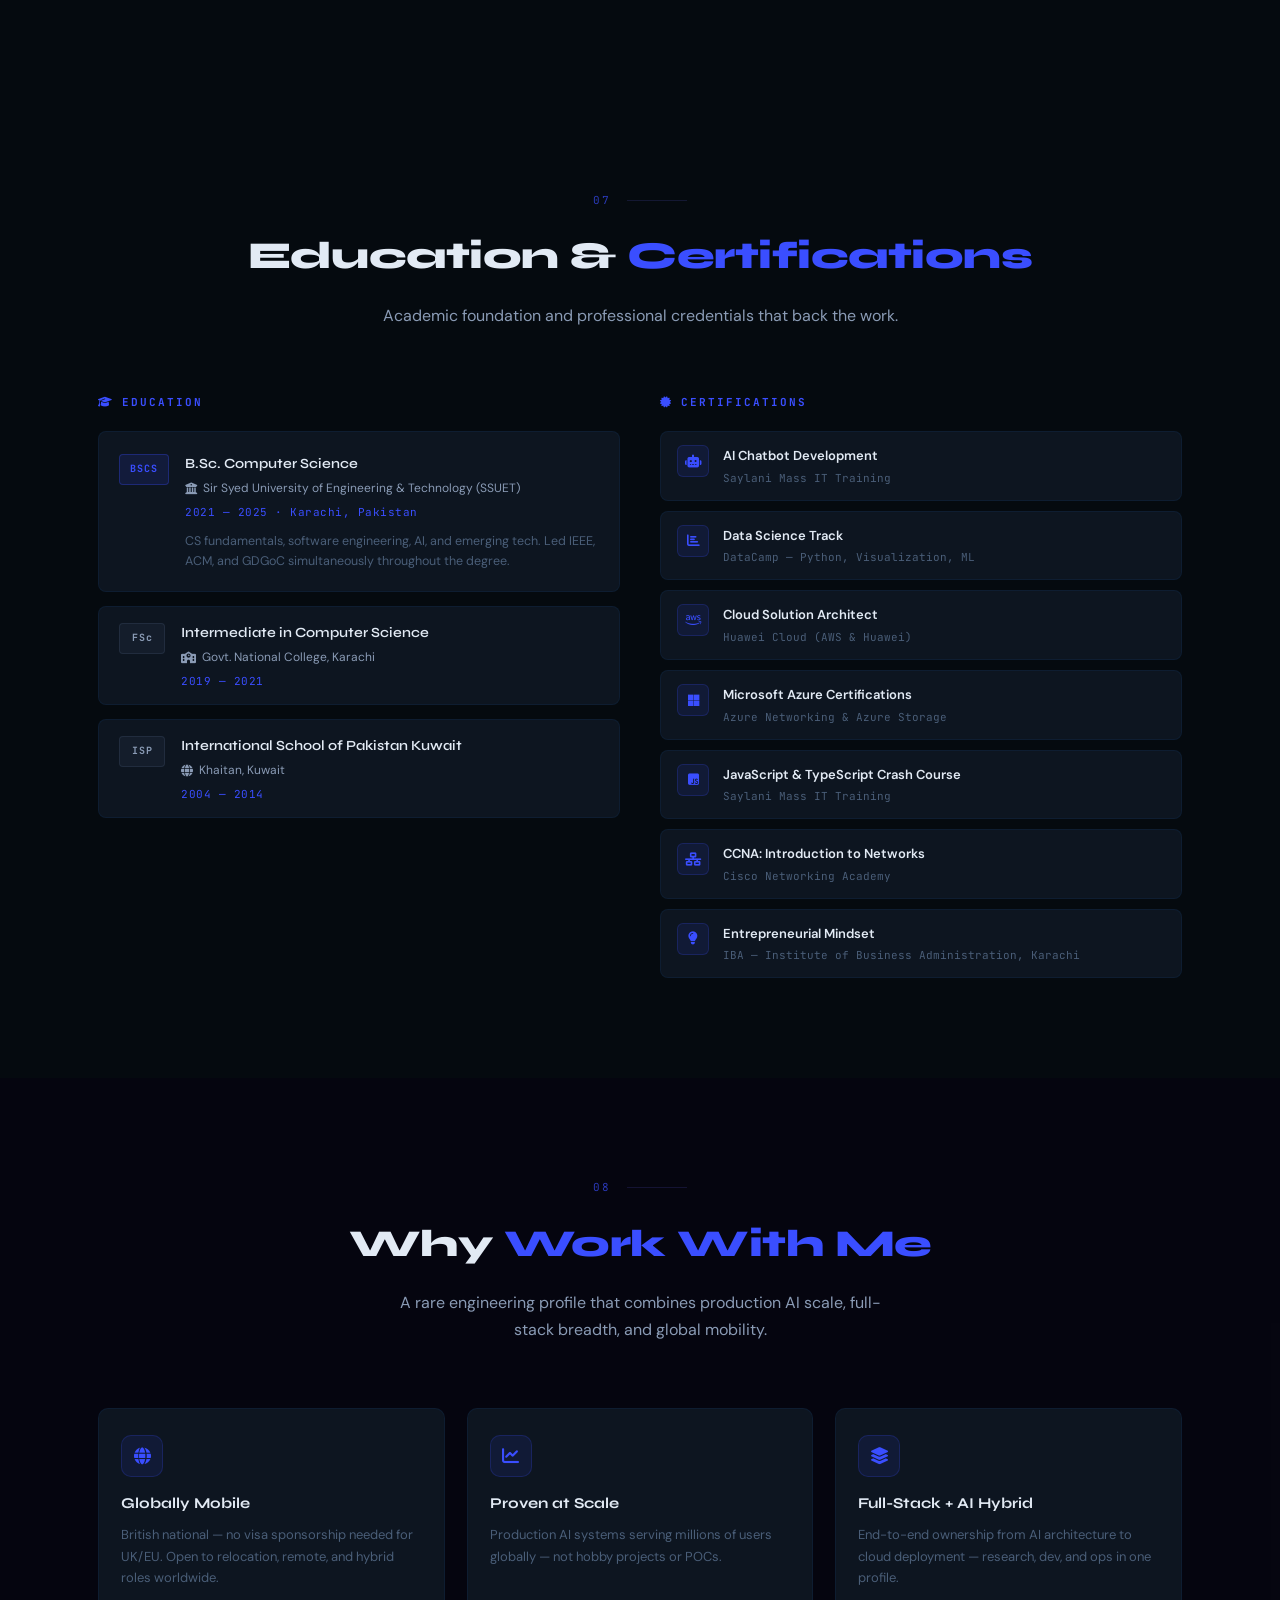
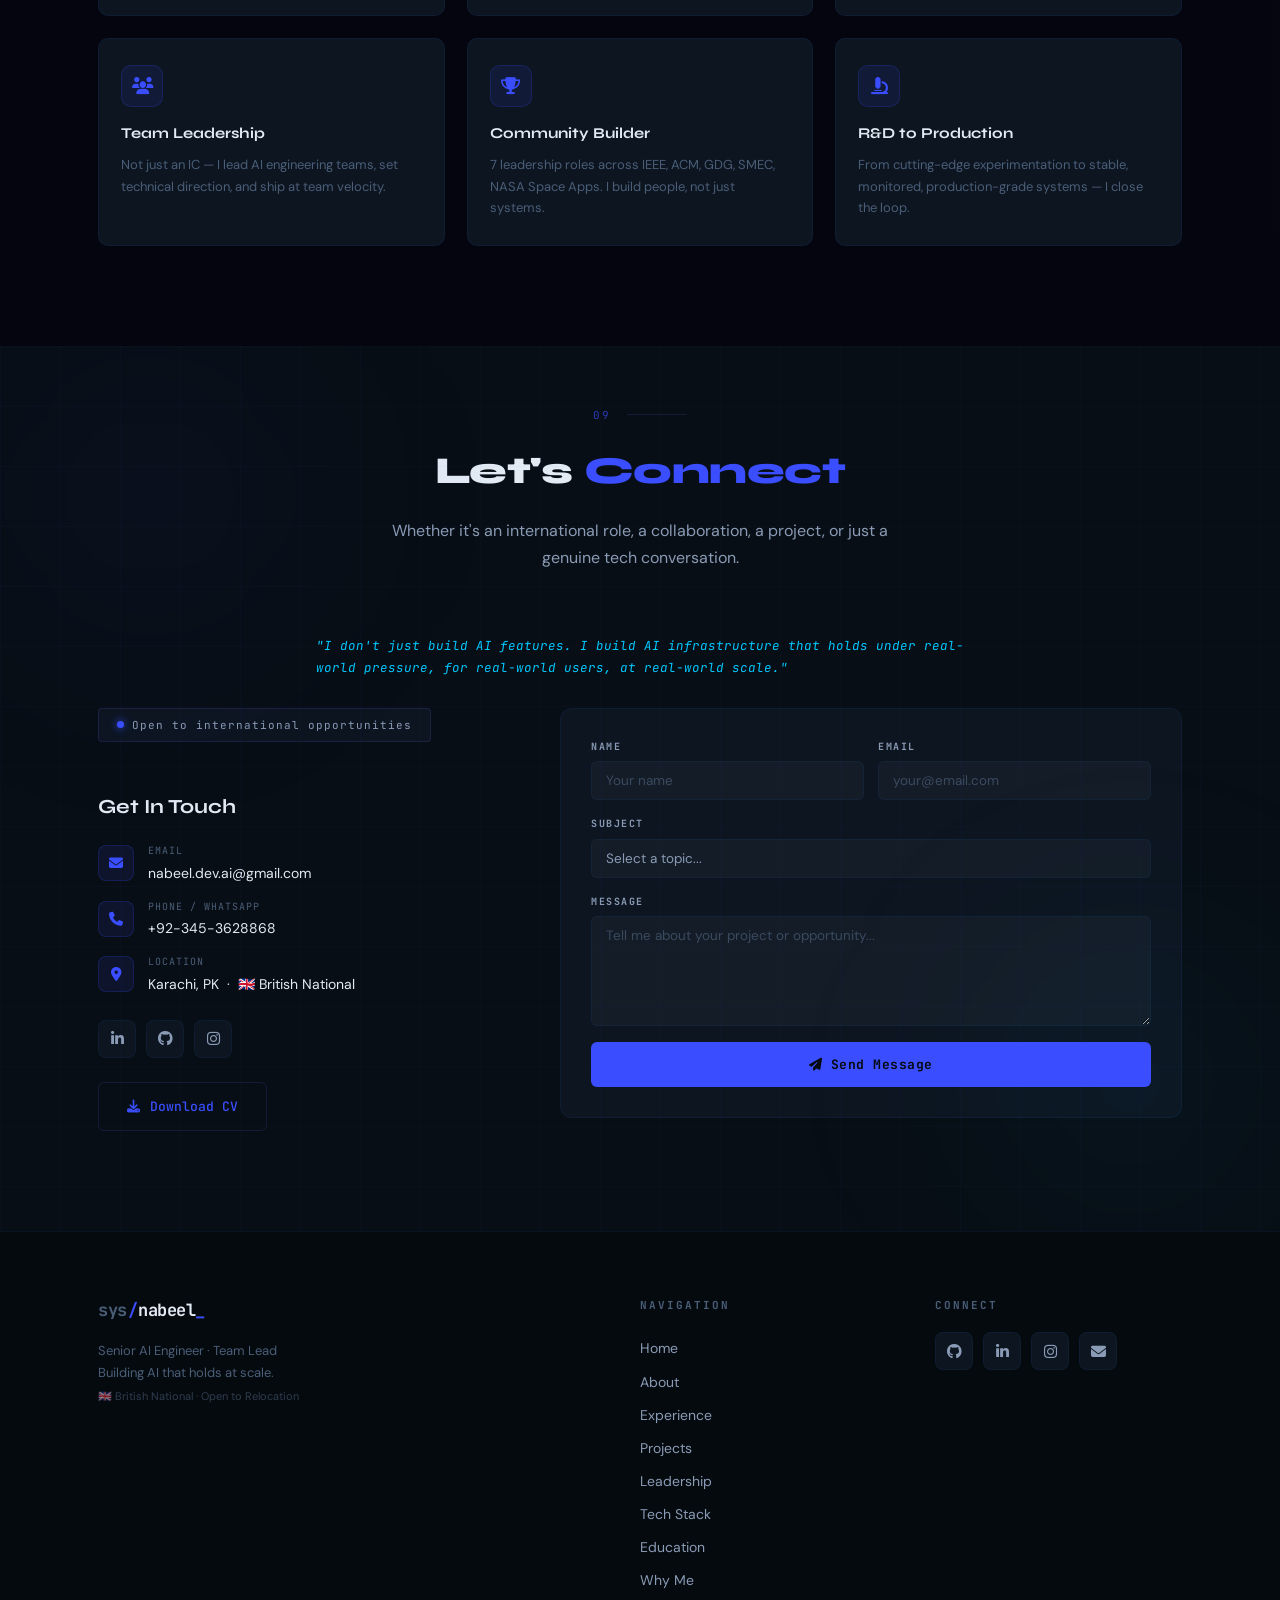
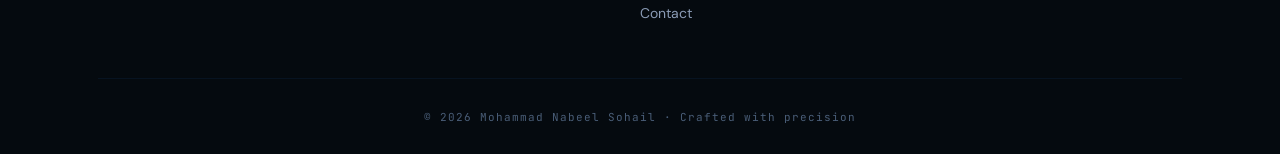
==== commit 89c66255: "Add og-image.png and update OG/Twitter meta tags" ====
--- a/index.html
+++ b/index.html
@@ -18,7 +18,7 @@
   <meta property="og:type" content="website"/>
   <meta property="og:title" content="Mohammad Nabeel Sohail — Senior AI Engineer & Team Lead"/>
   <meta property="og:description" content="Building enterprise-grade AI systems used by millions. LLMs · RAG · Agentic AI · Full Stack. British national, open to international roles."/>
-  <meta property="og:image" content="https://nabeelsohail-30.github.io/Portfolio/og-image.jpg"/>
+  <meta property="og:image" content="https://nabeelsohail-30.github.io/Portfolio/og-image.png"/>
   <meta property="og:url" content="https://nabeelsohail-30.github.io/Portfolio/"/>
   <meta property="og:site_name" content="Nabeel Sohail — Portfolio"/>
 
@@ -26,7 +26,7 @@
   <meta name="twitter:card" content="summary_large_image"/>
   <meta name="twitter:title" content="Mohammad Nabeel Sohail — Senior AI Engineer & Team Lead"/>
   <meta name="twitter:description" content="Building enterprise AI at scale. LLMs · RAG · Agentic AI. British national, open to international roles."/>
-  <meta name="twitter:image" content="https://nabeelsohail-30.github.io/Portfolio/og-image.jpg"/>
+  <meta name="twitter:image" content="https://nabeelsohail-30.github.io/Portfolio/og-image.png"/>
 
   <!-- JSON-LD Person Schema -->
   <script type="application/ld+json">
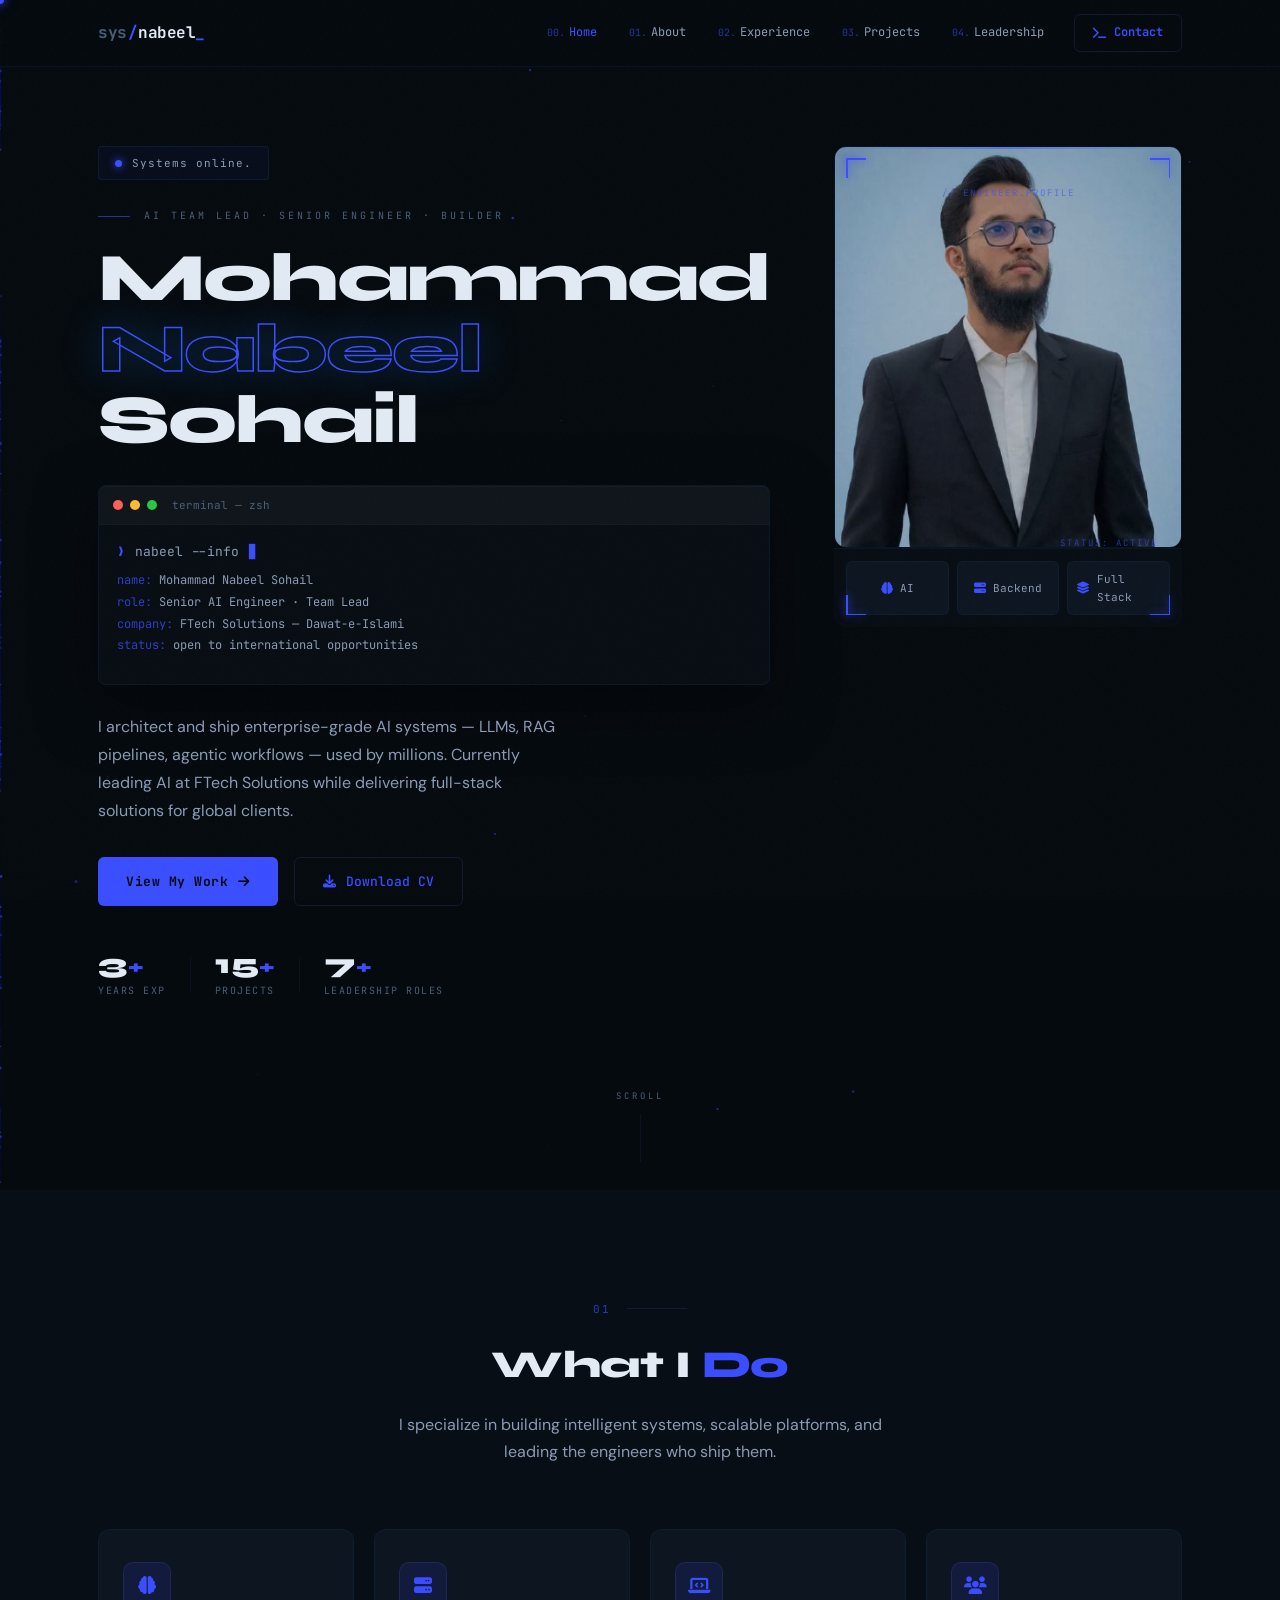
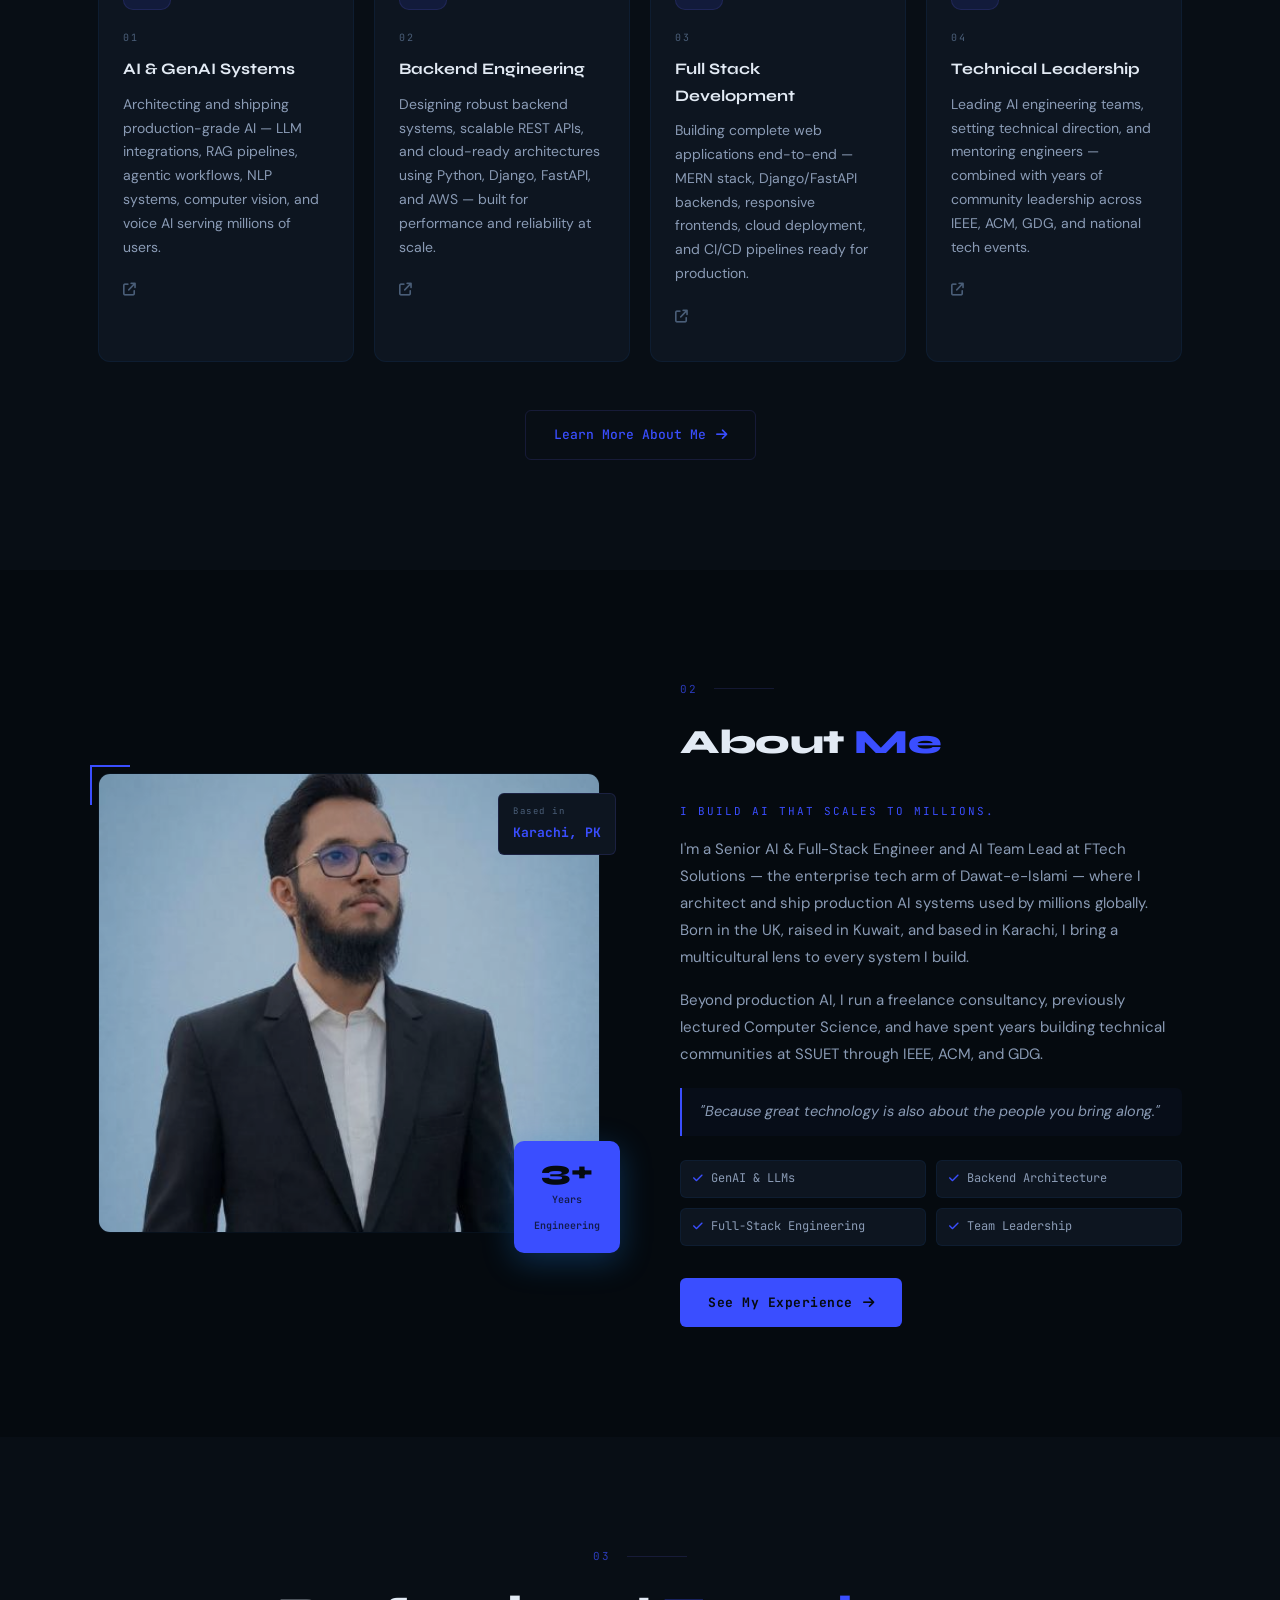
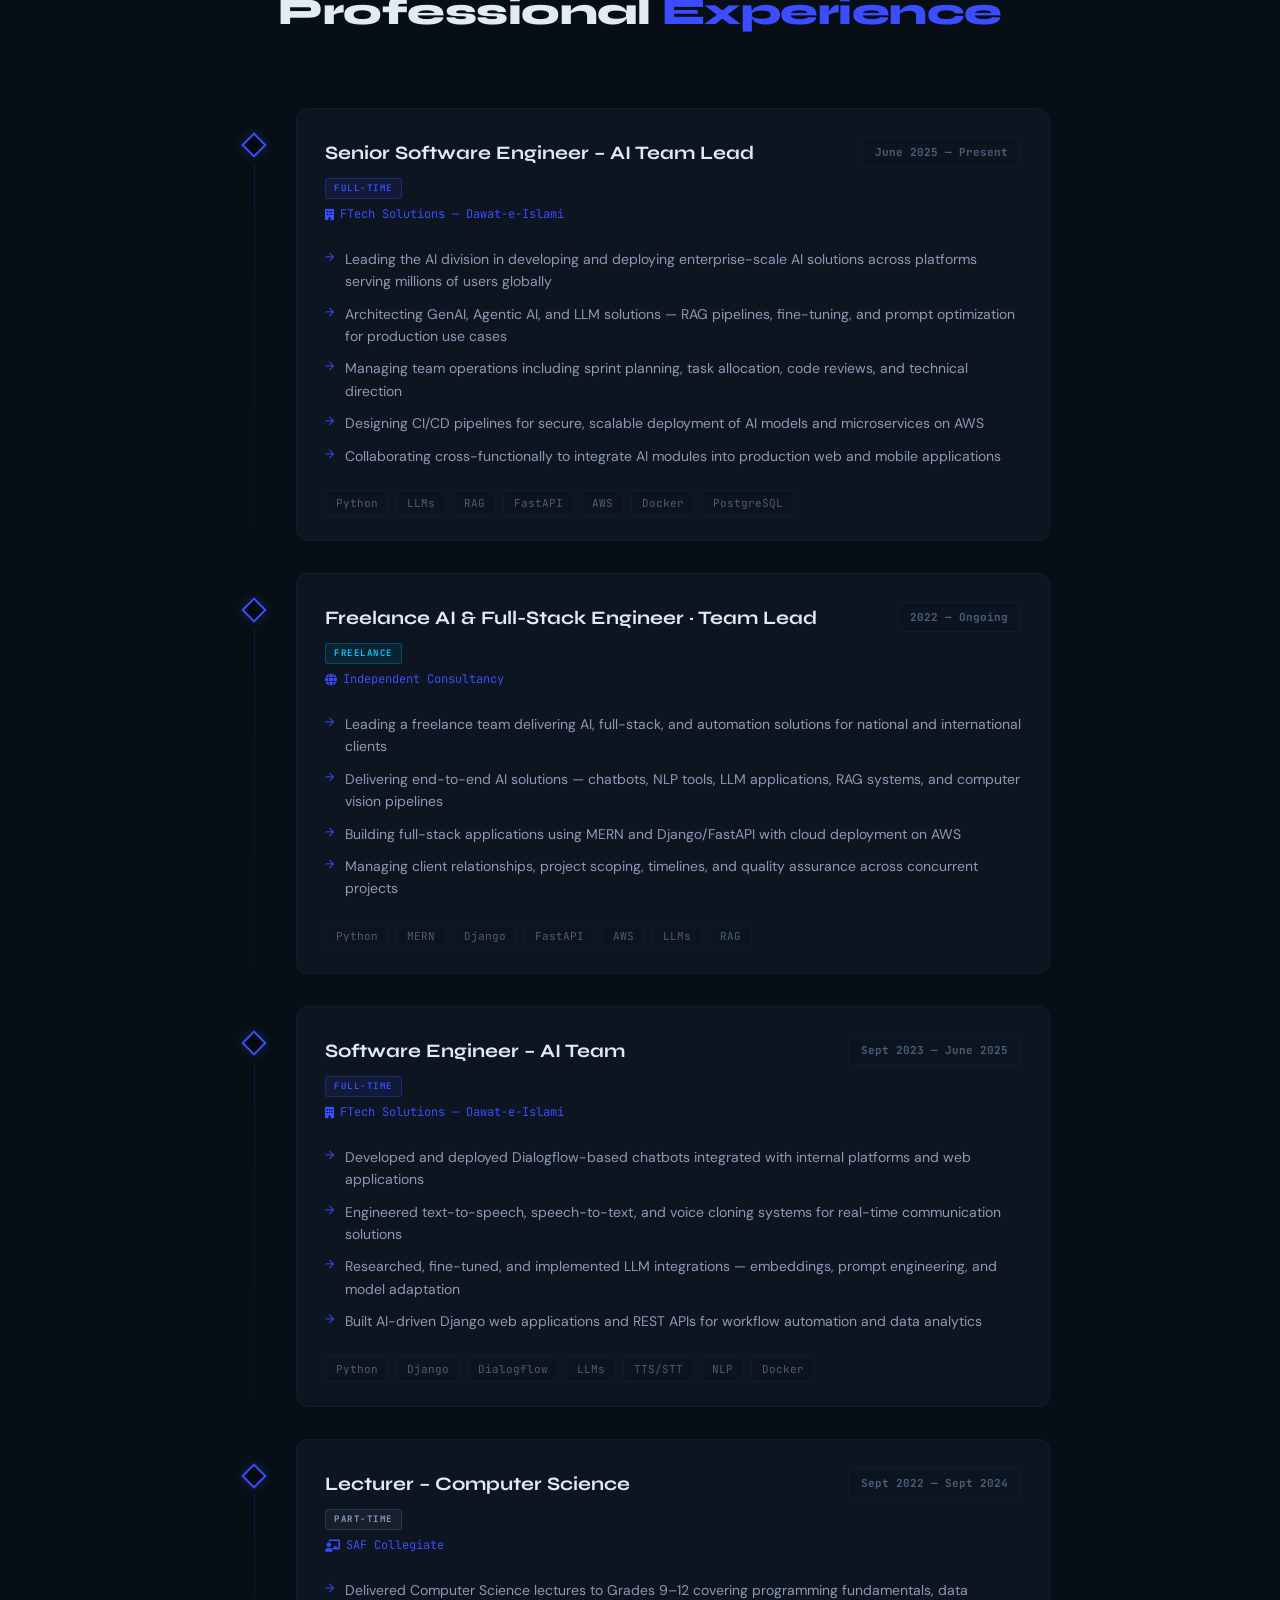
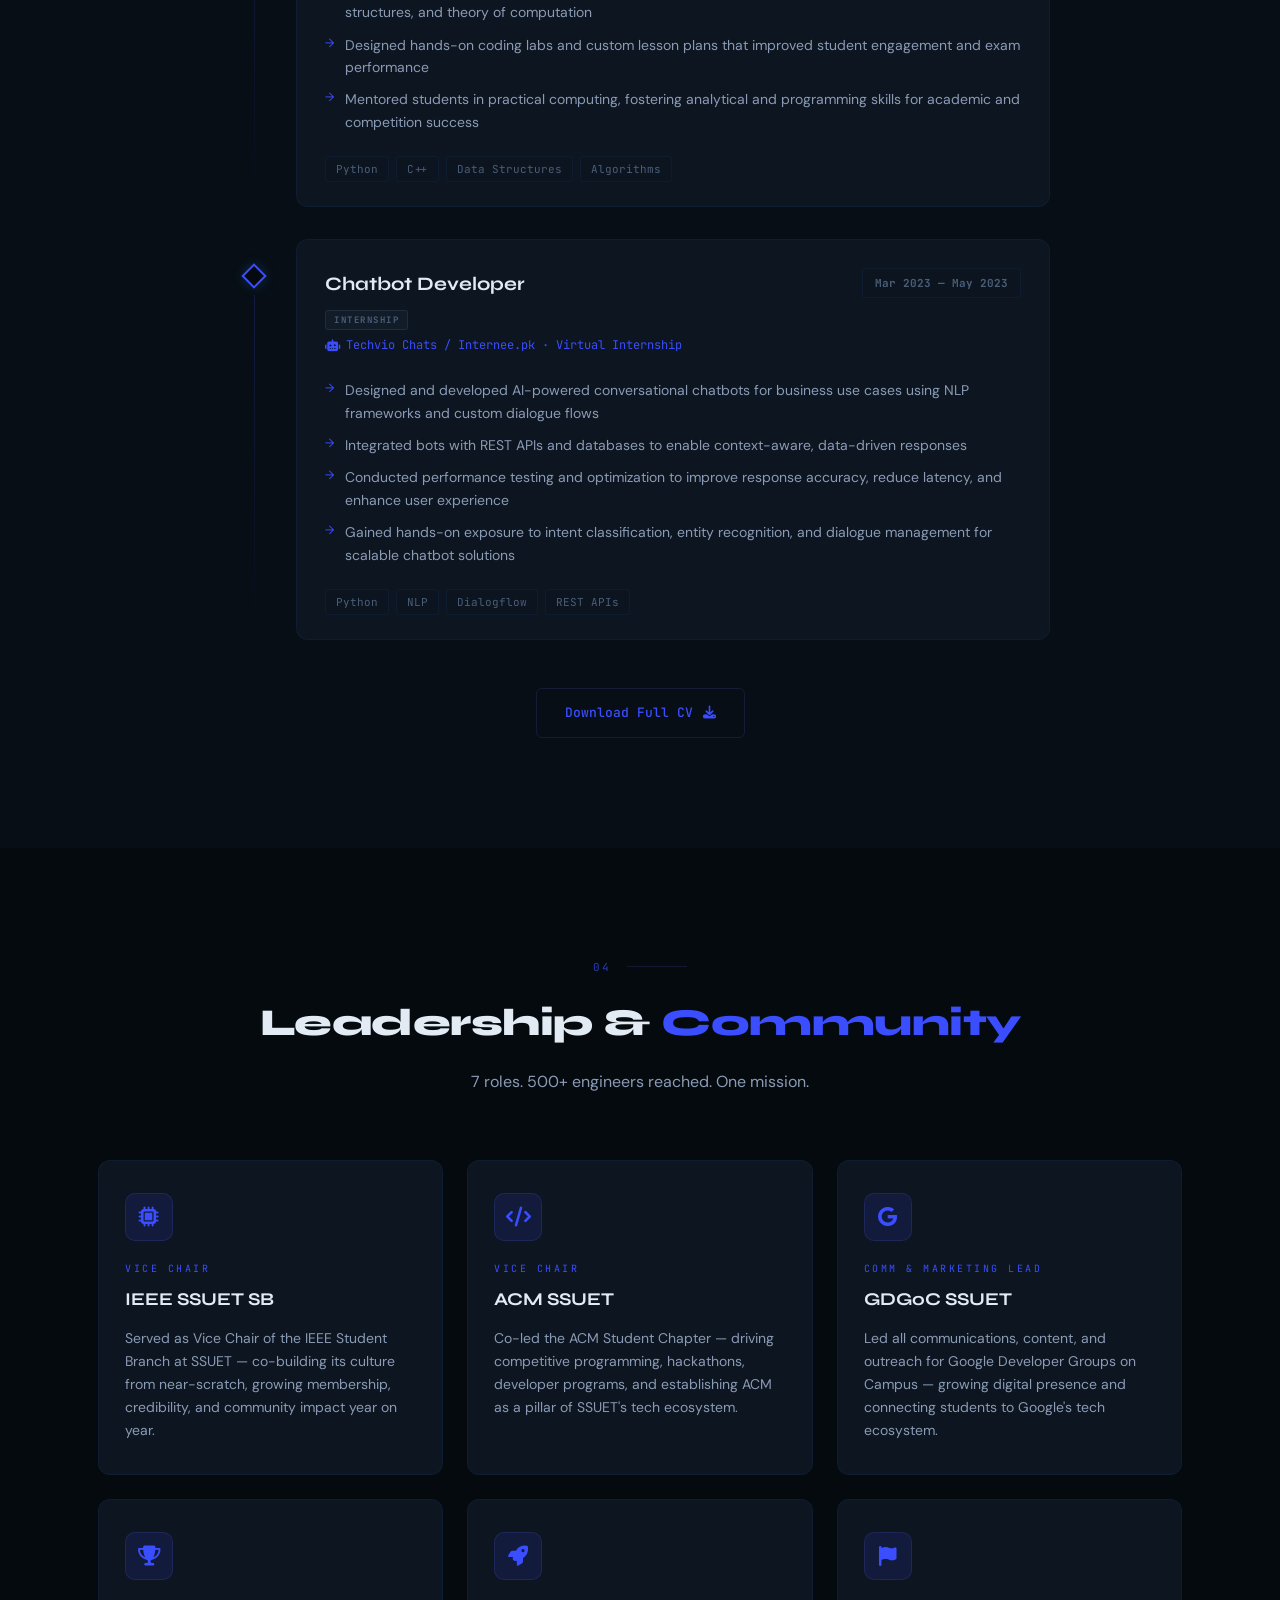
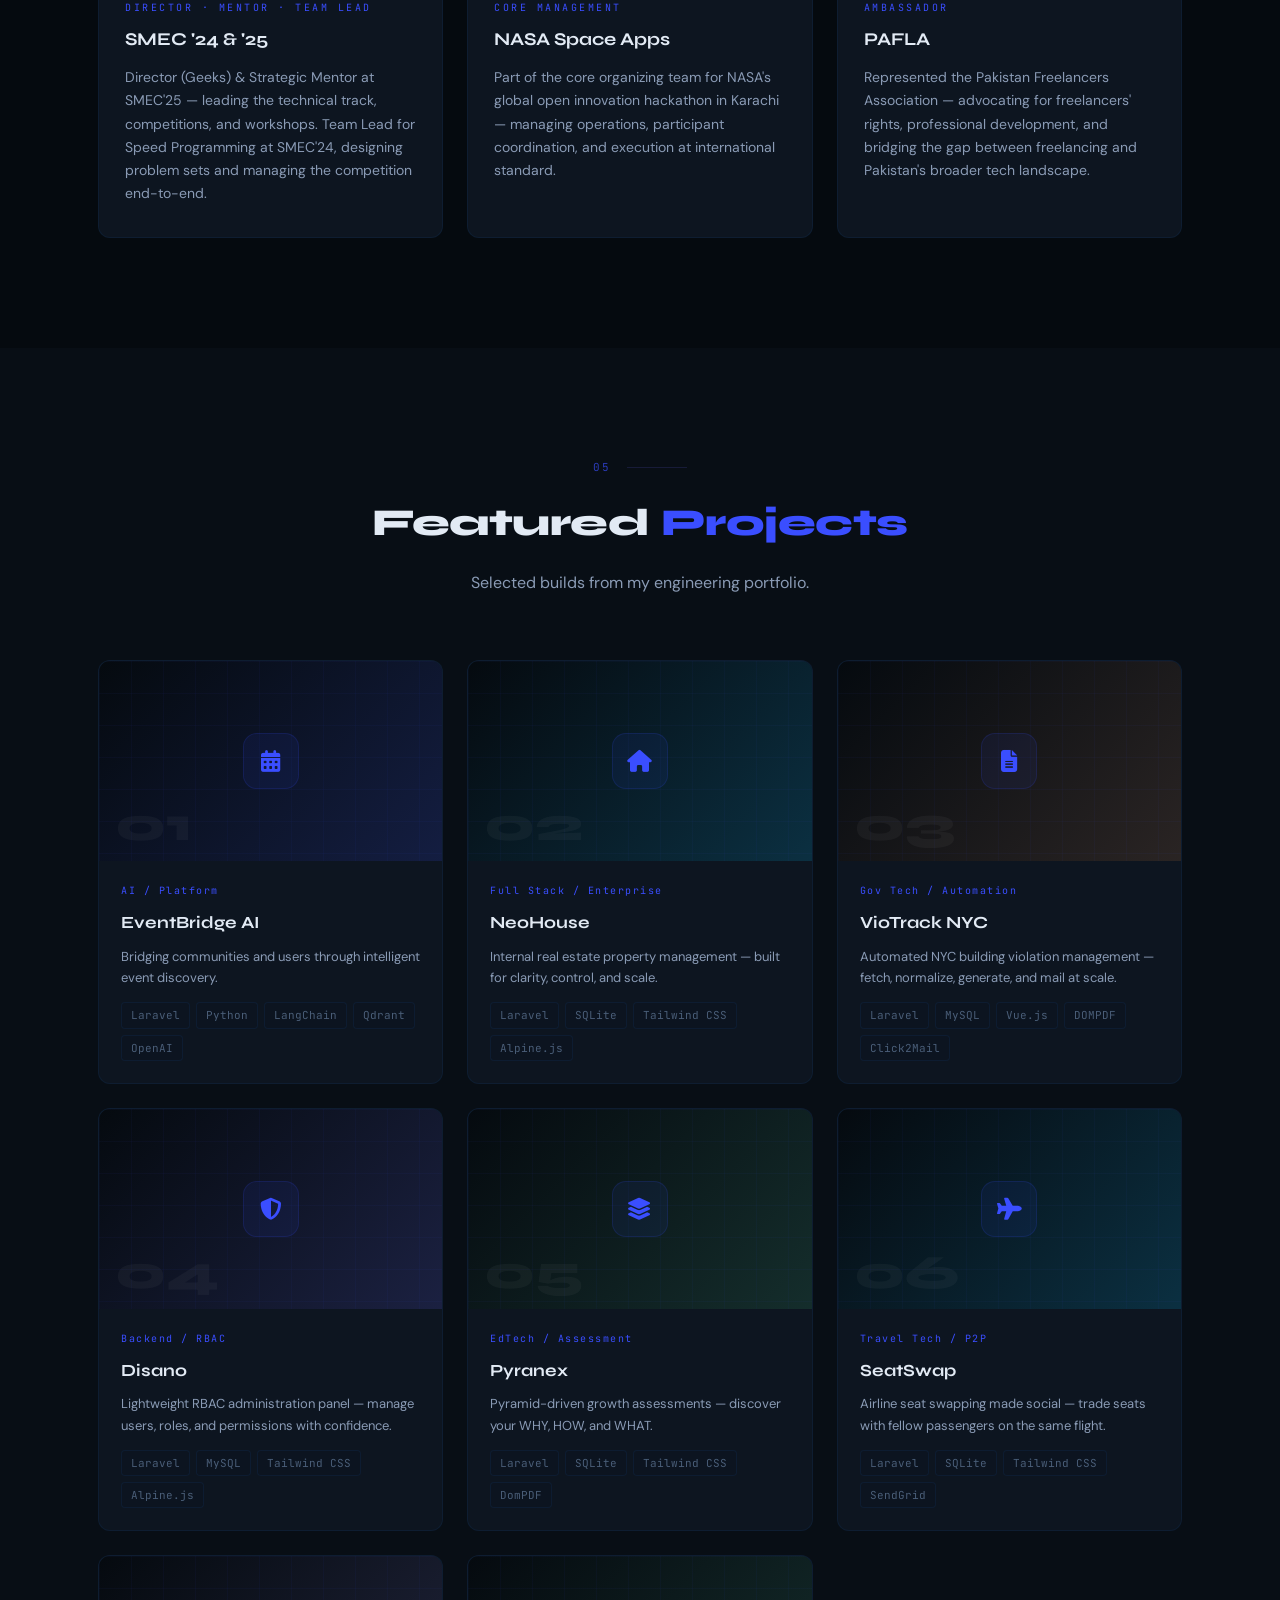
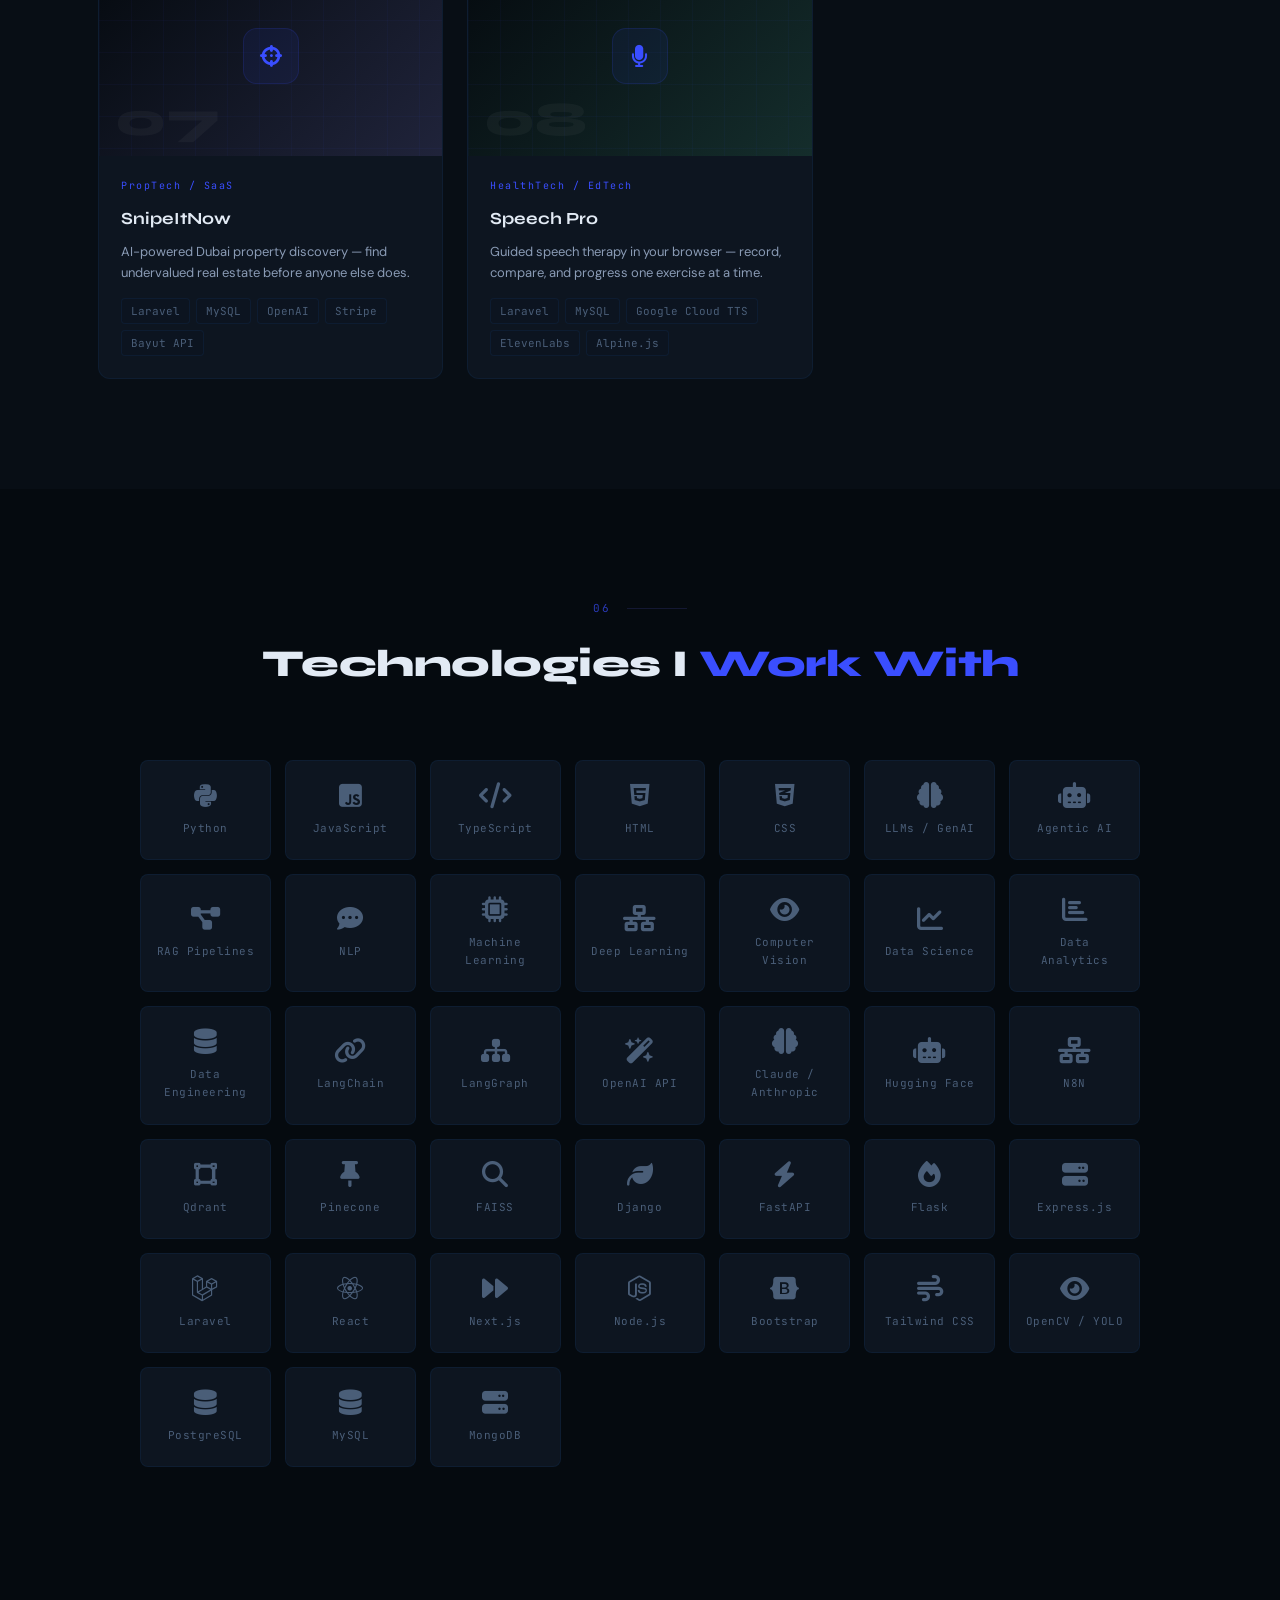
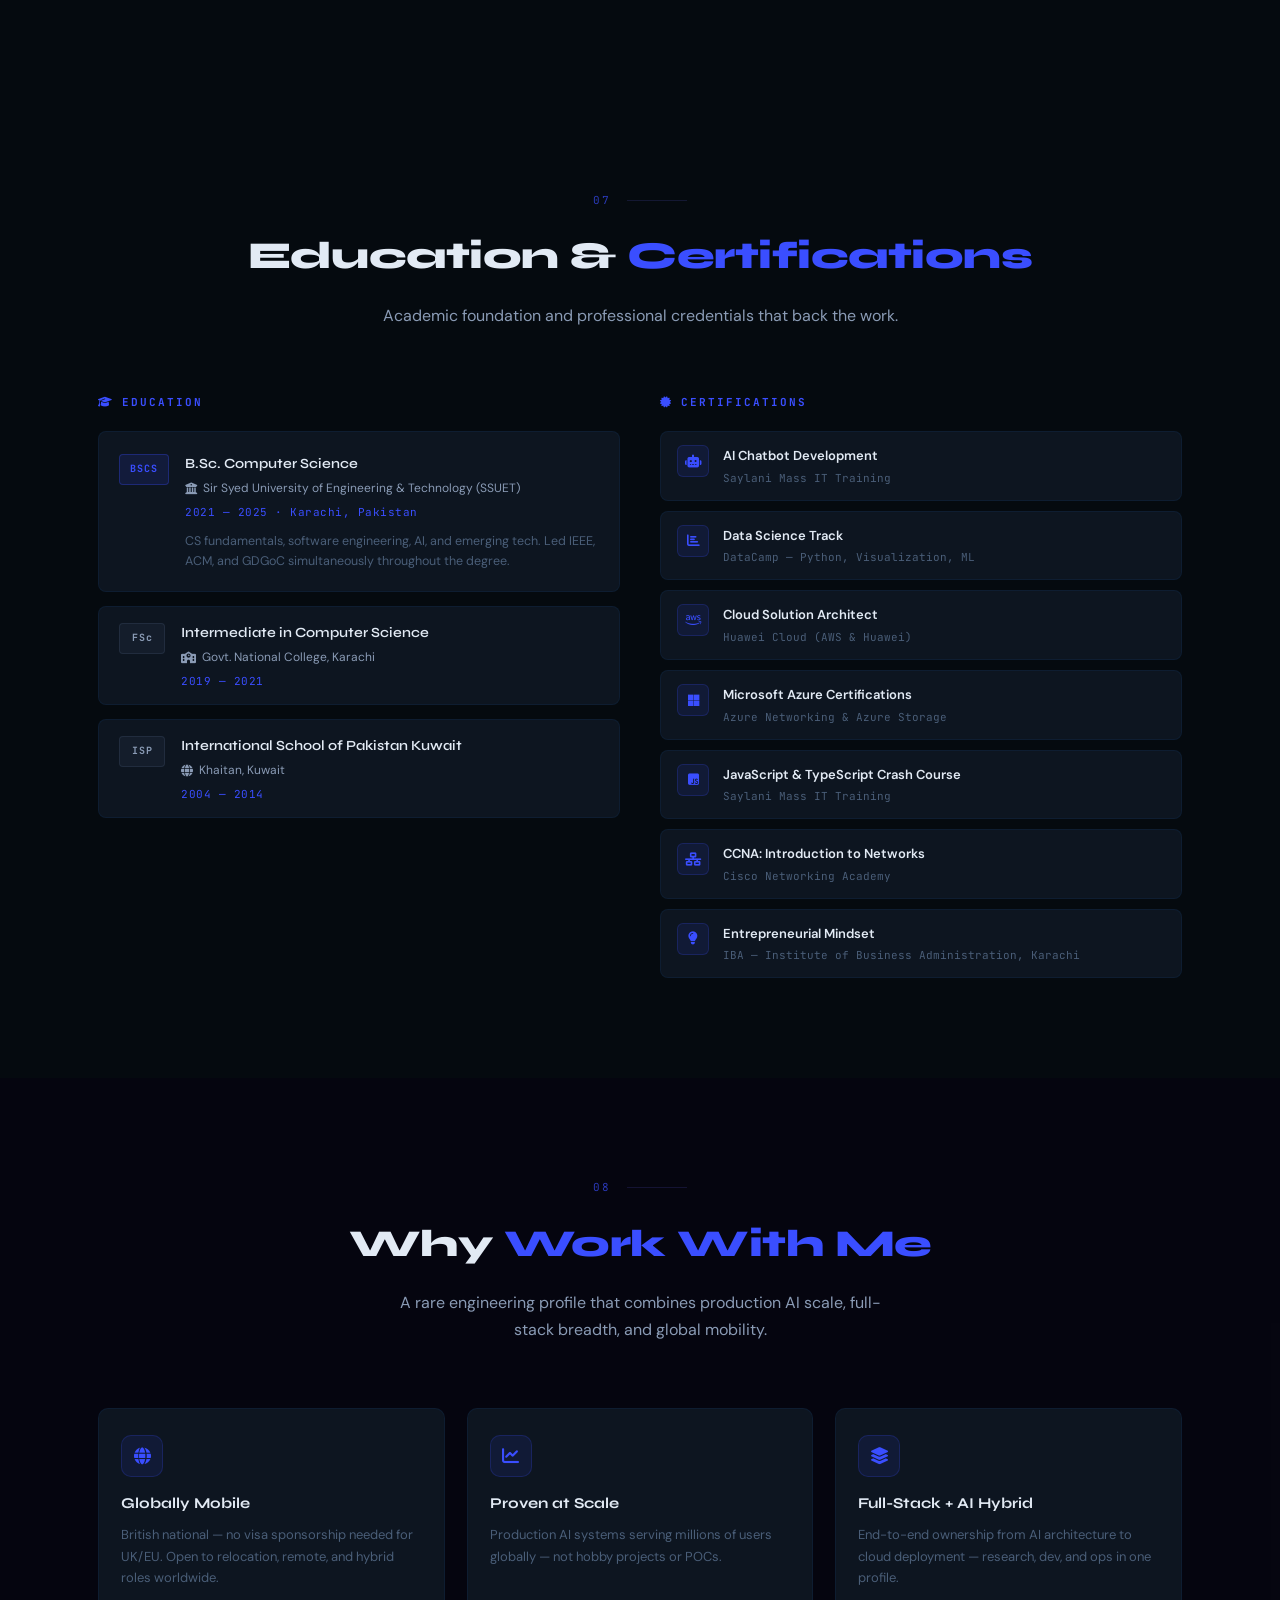
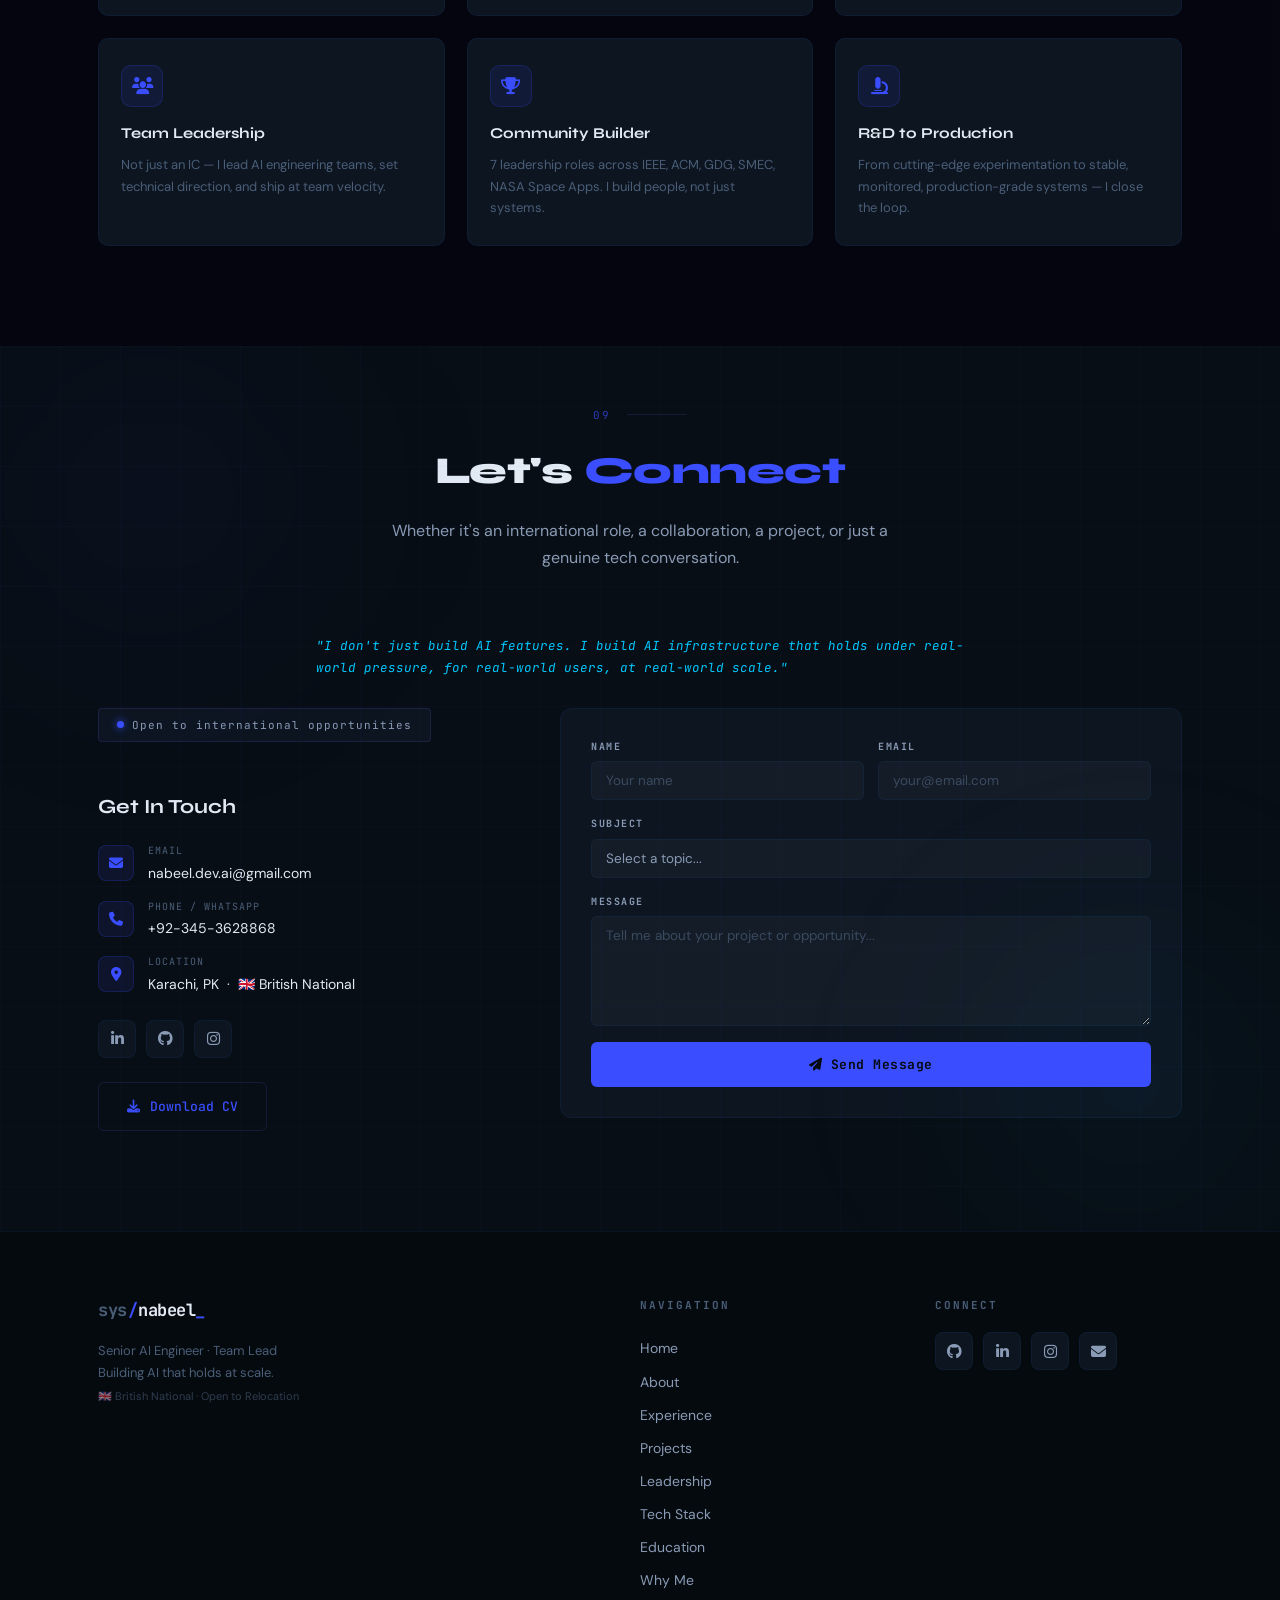
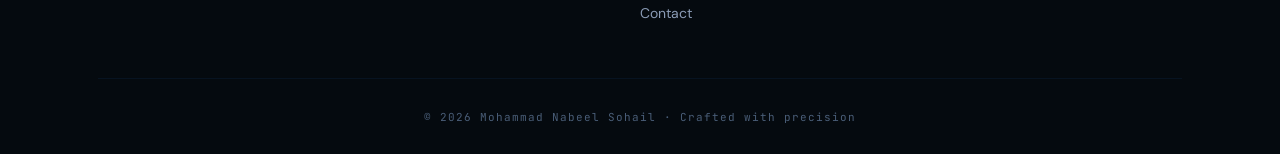
==== commit 8af48446: "Add Google Analytics GA4 (G-1BT82MBJ9J)" ====
--- a/index.html
+++ b/index.html
@@ -51,6 +51,15 @@
       "addressCountry": "PK"
     }
   }
+  </script>
+
+  <!-- Google Analytics -->
+  <script async src="https://www.googletagmanager.com/gtag/js?id=G-1BT82MBJ9J"></script>
+  <script>
+    window.dataLayer = window.dataLayer || [];
+    function gtag(){dataLayer.push(arguments);}
+    gtag('js', new Date());
+    gtag('config', 'G-1BT82MBJ9J');
   </script>
 
   <link rel="preconnect" href="https://fonts.googleapis.com"/>
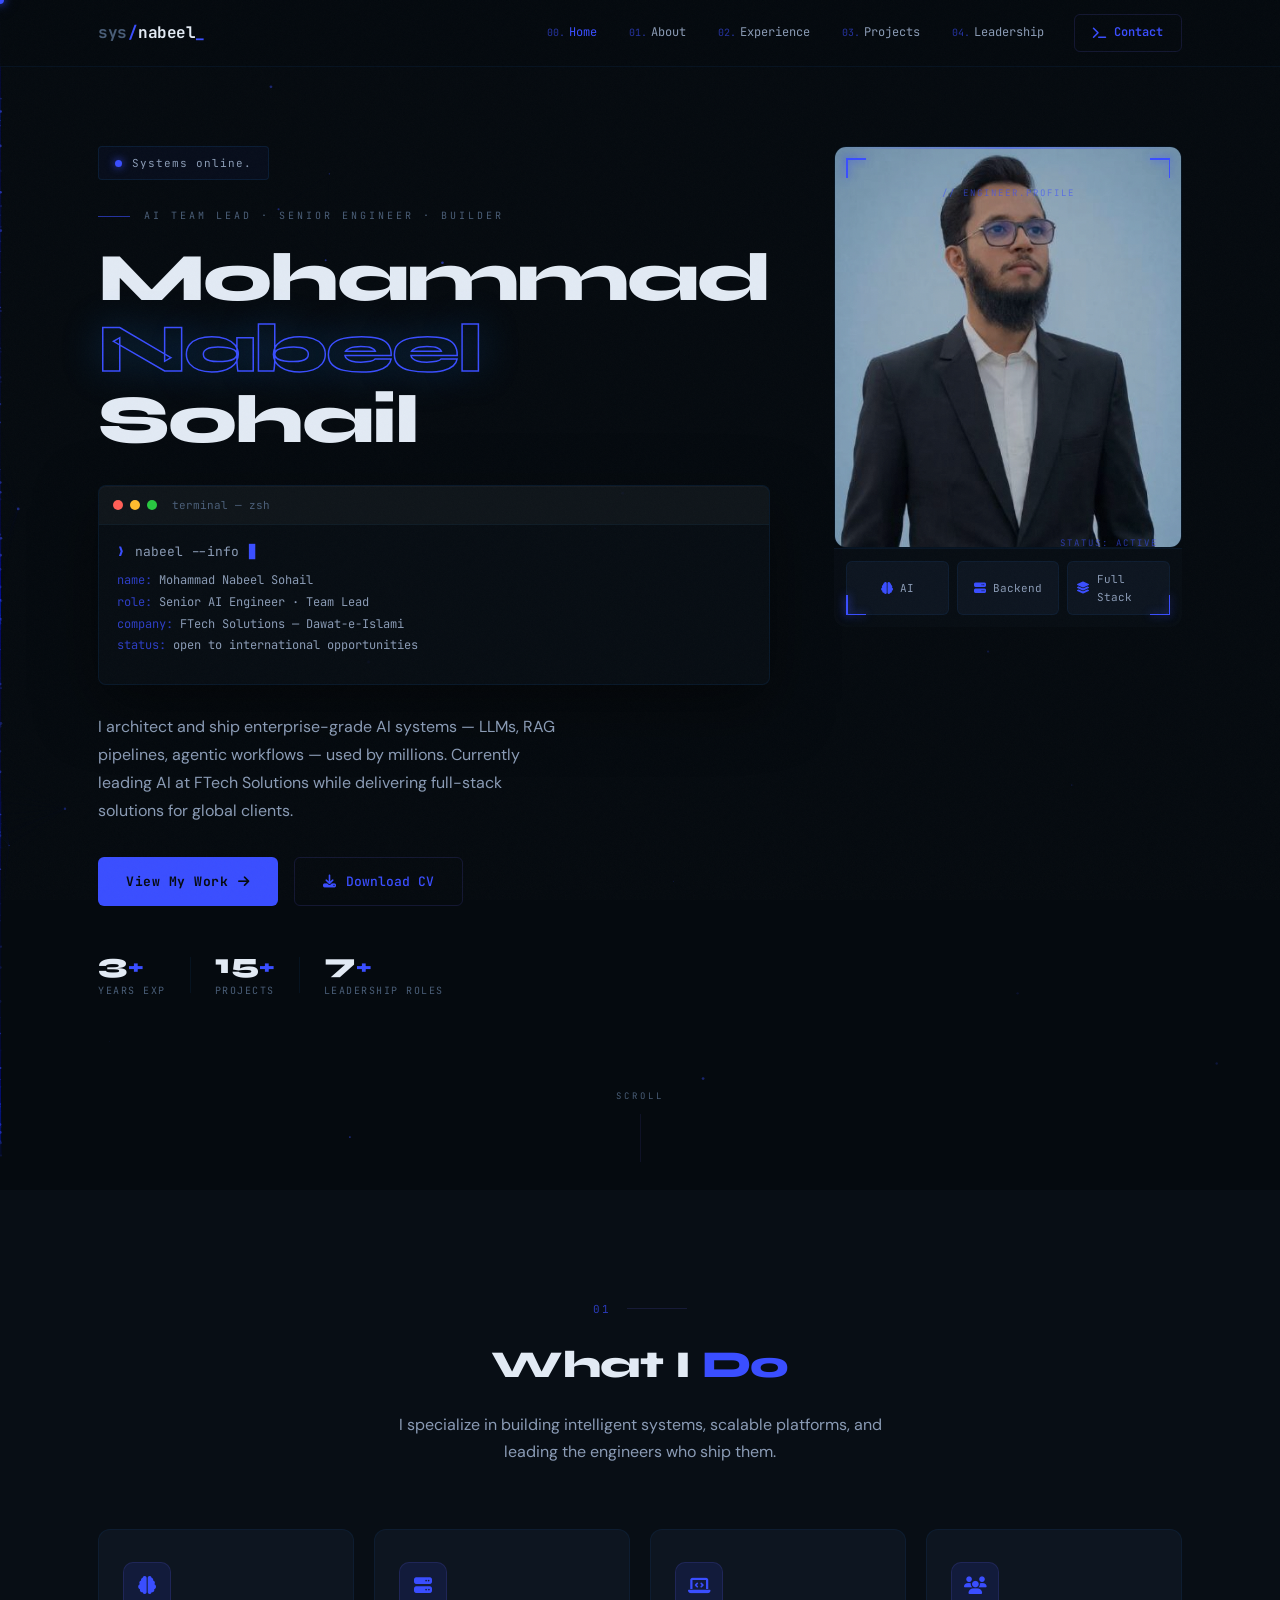
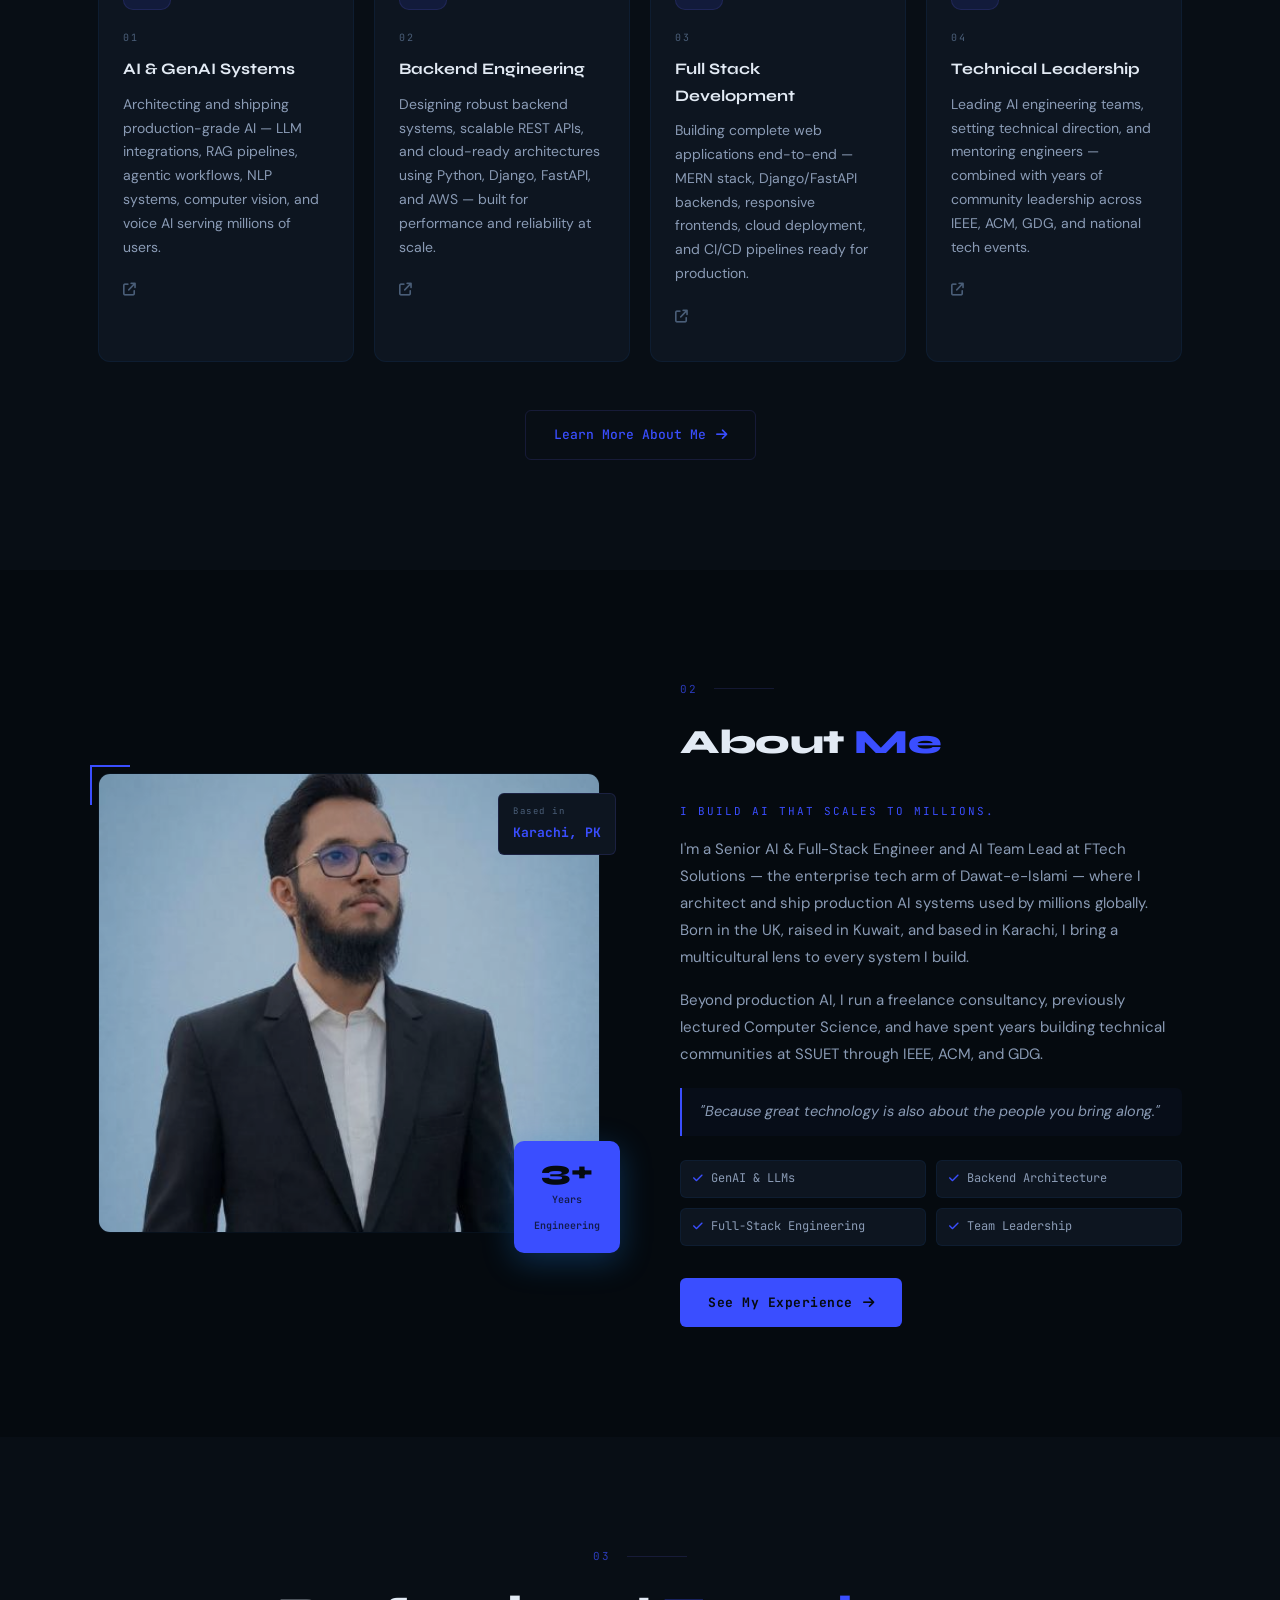
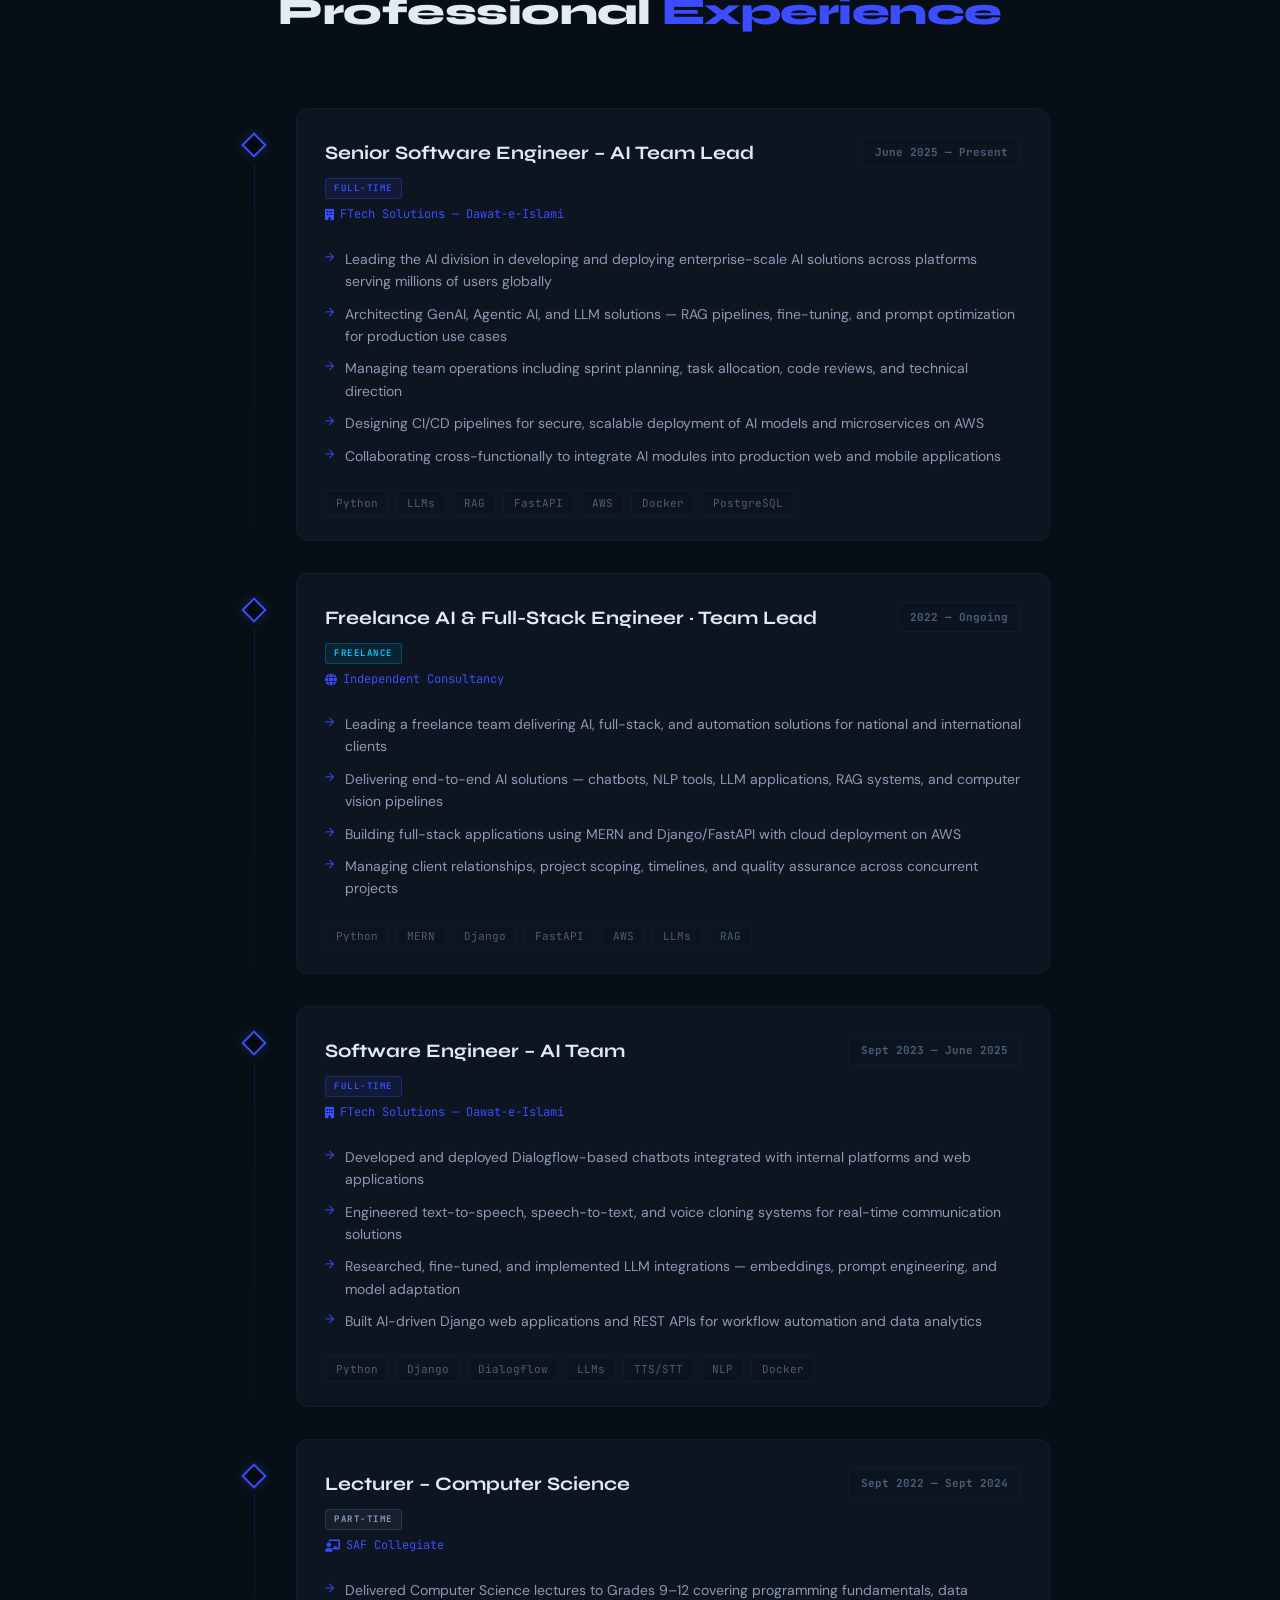
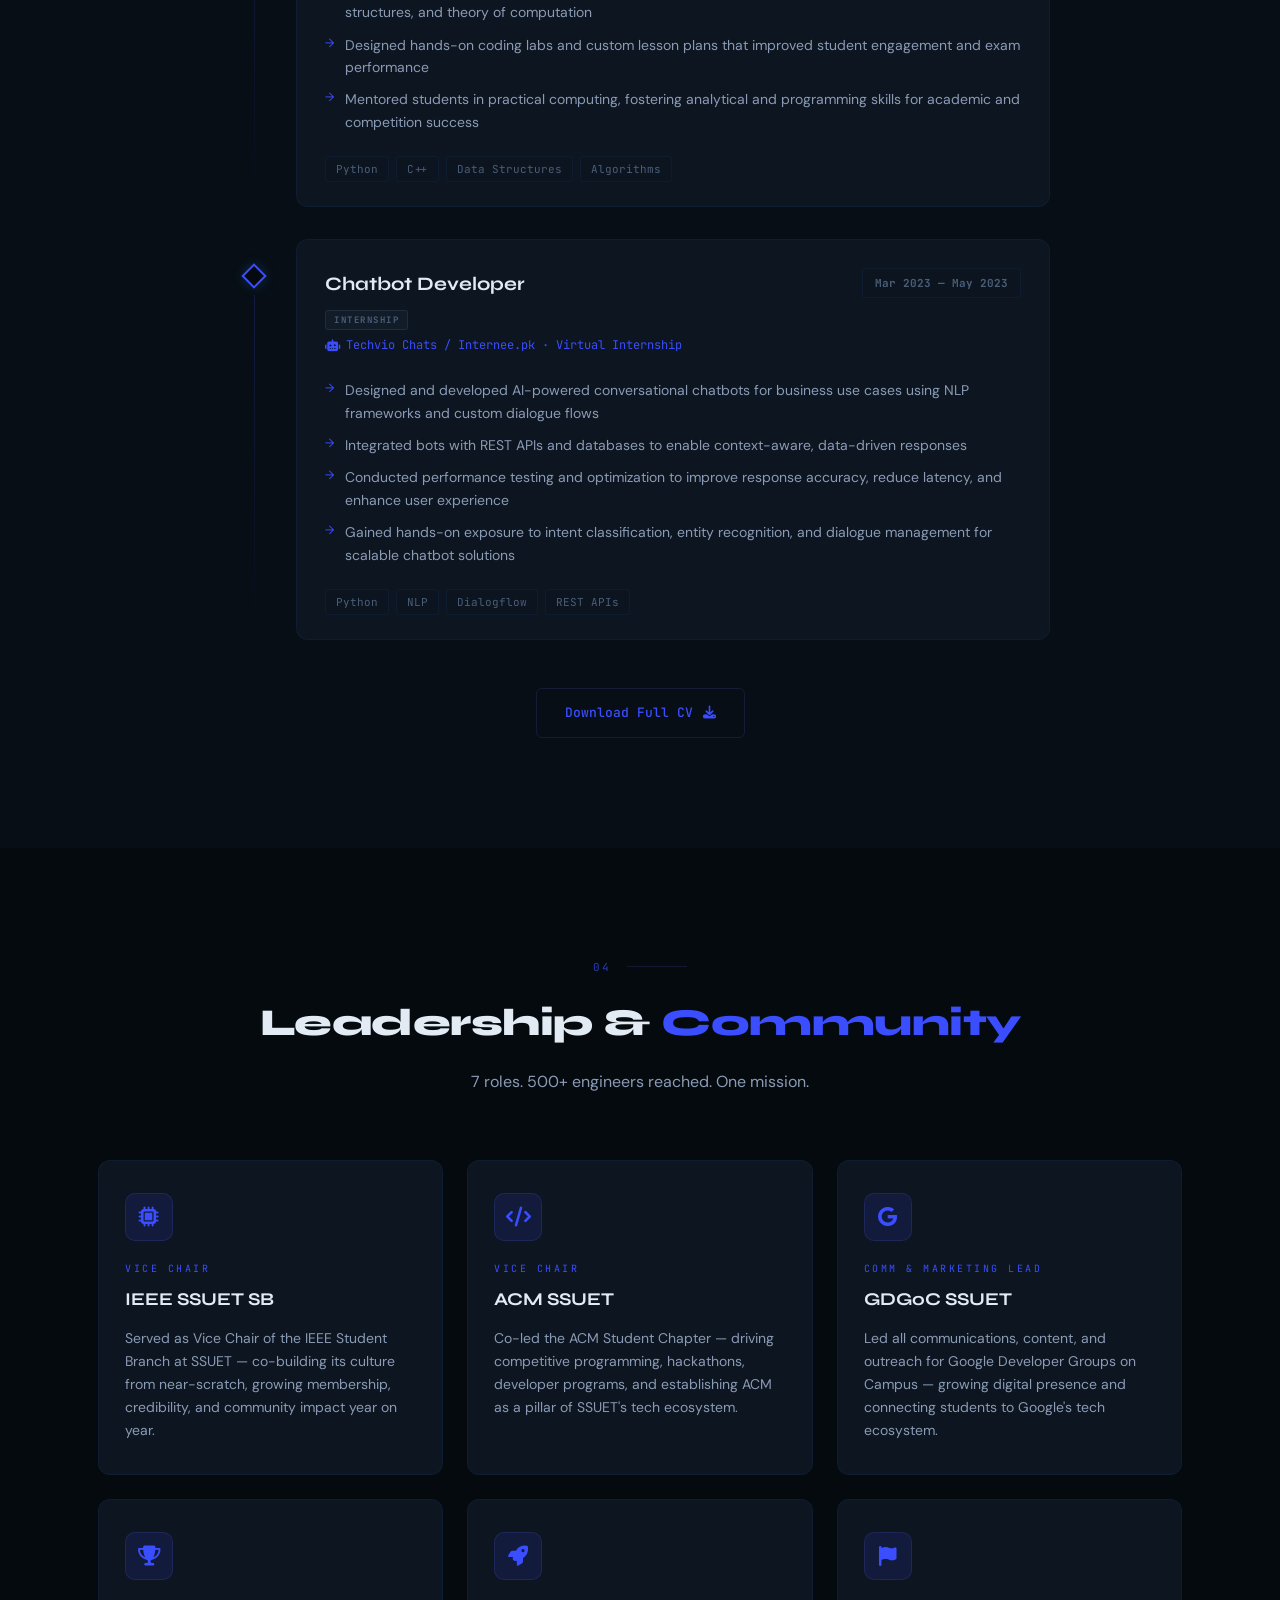
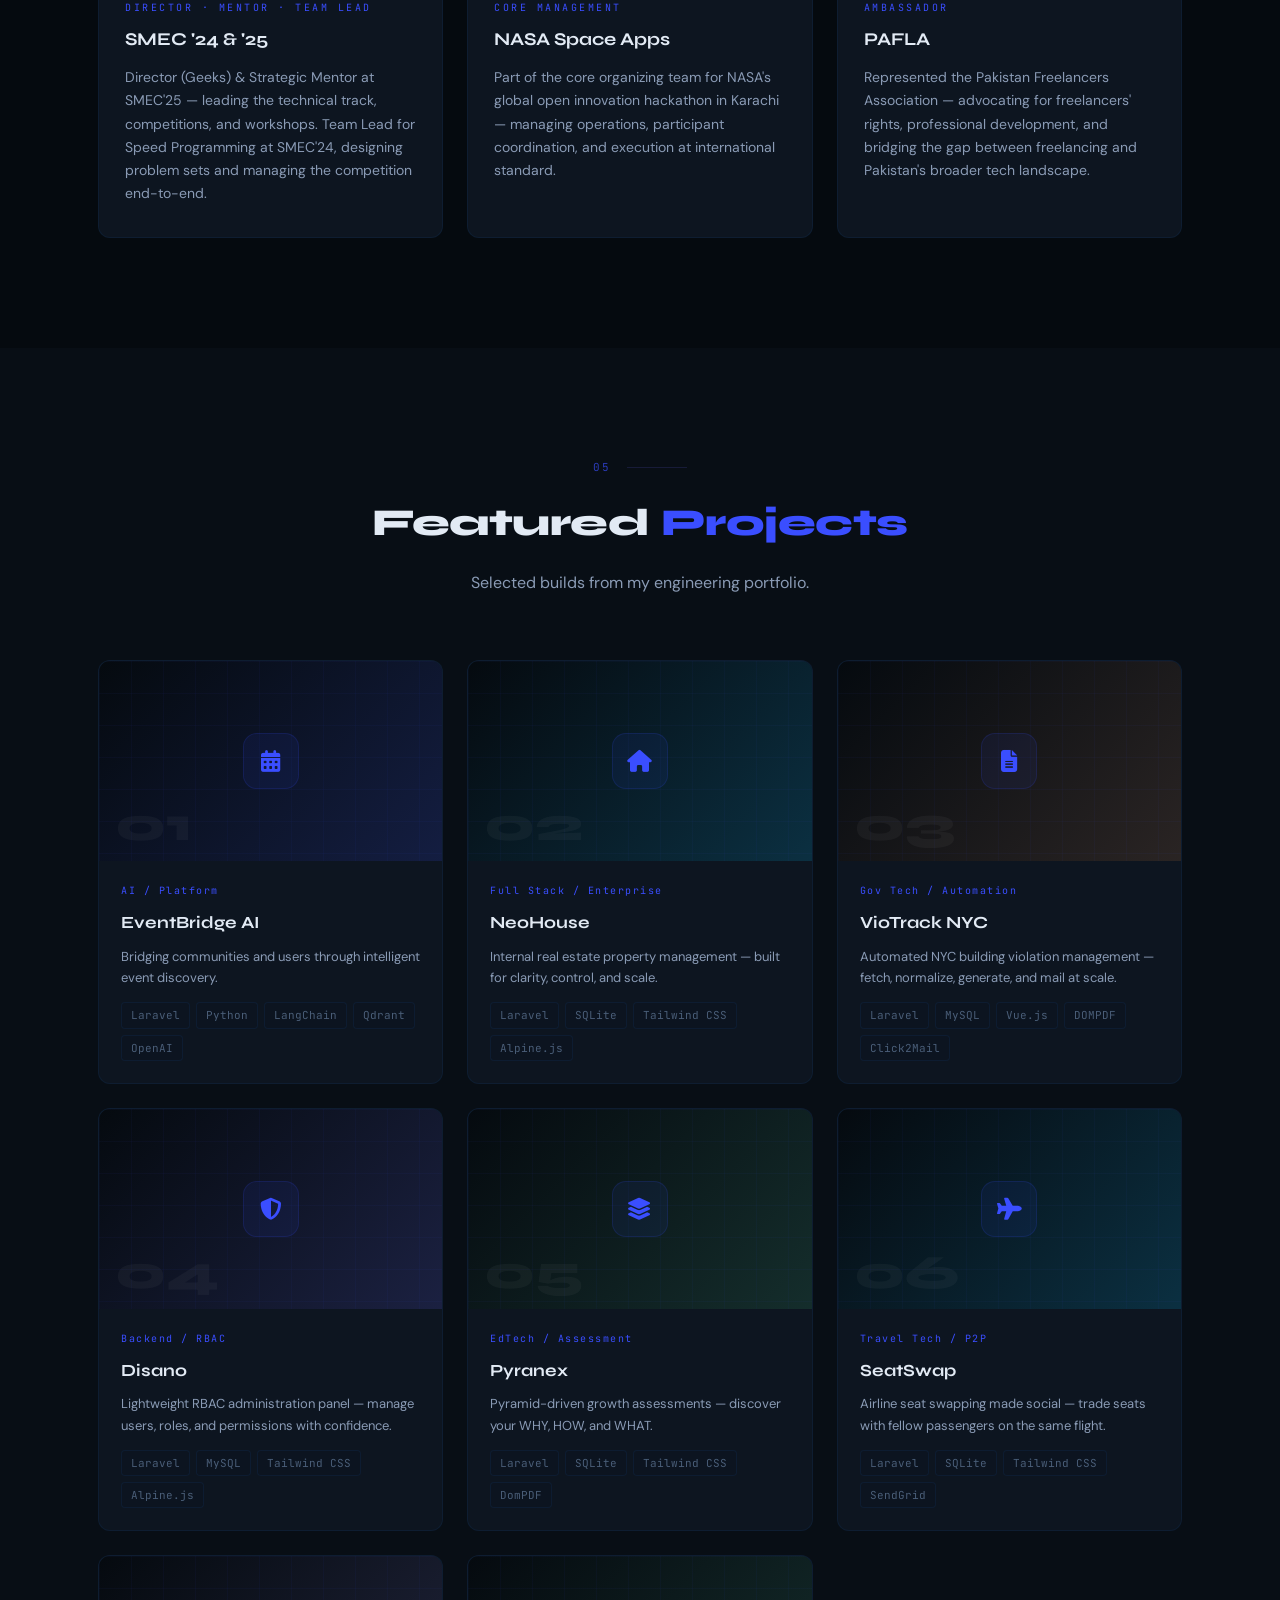
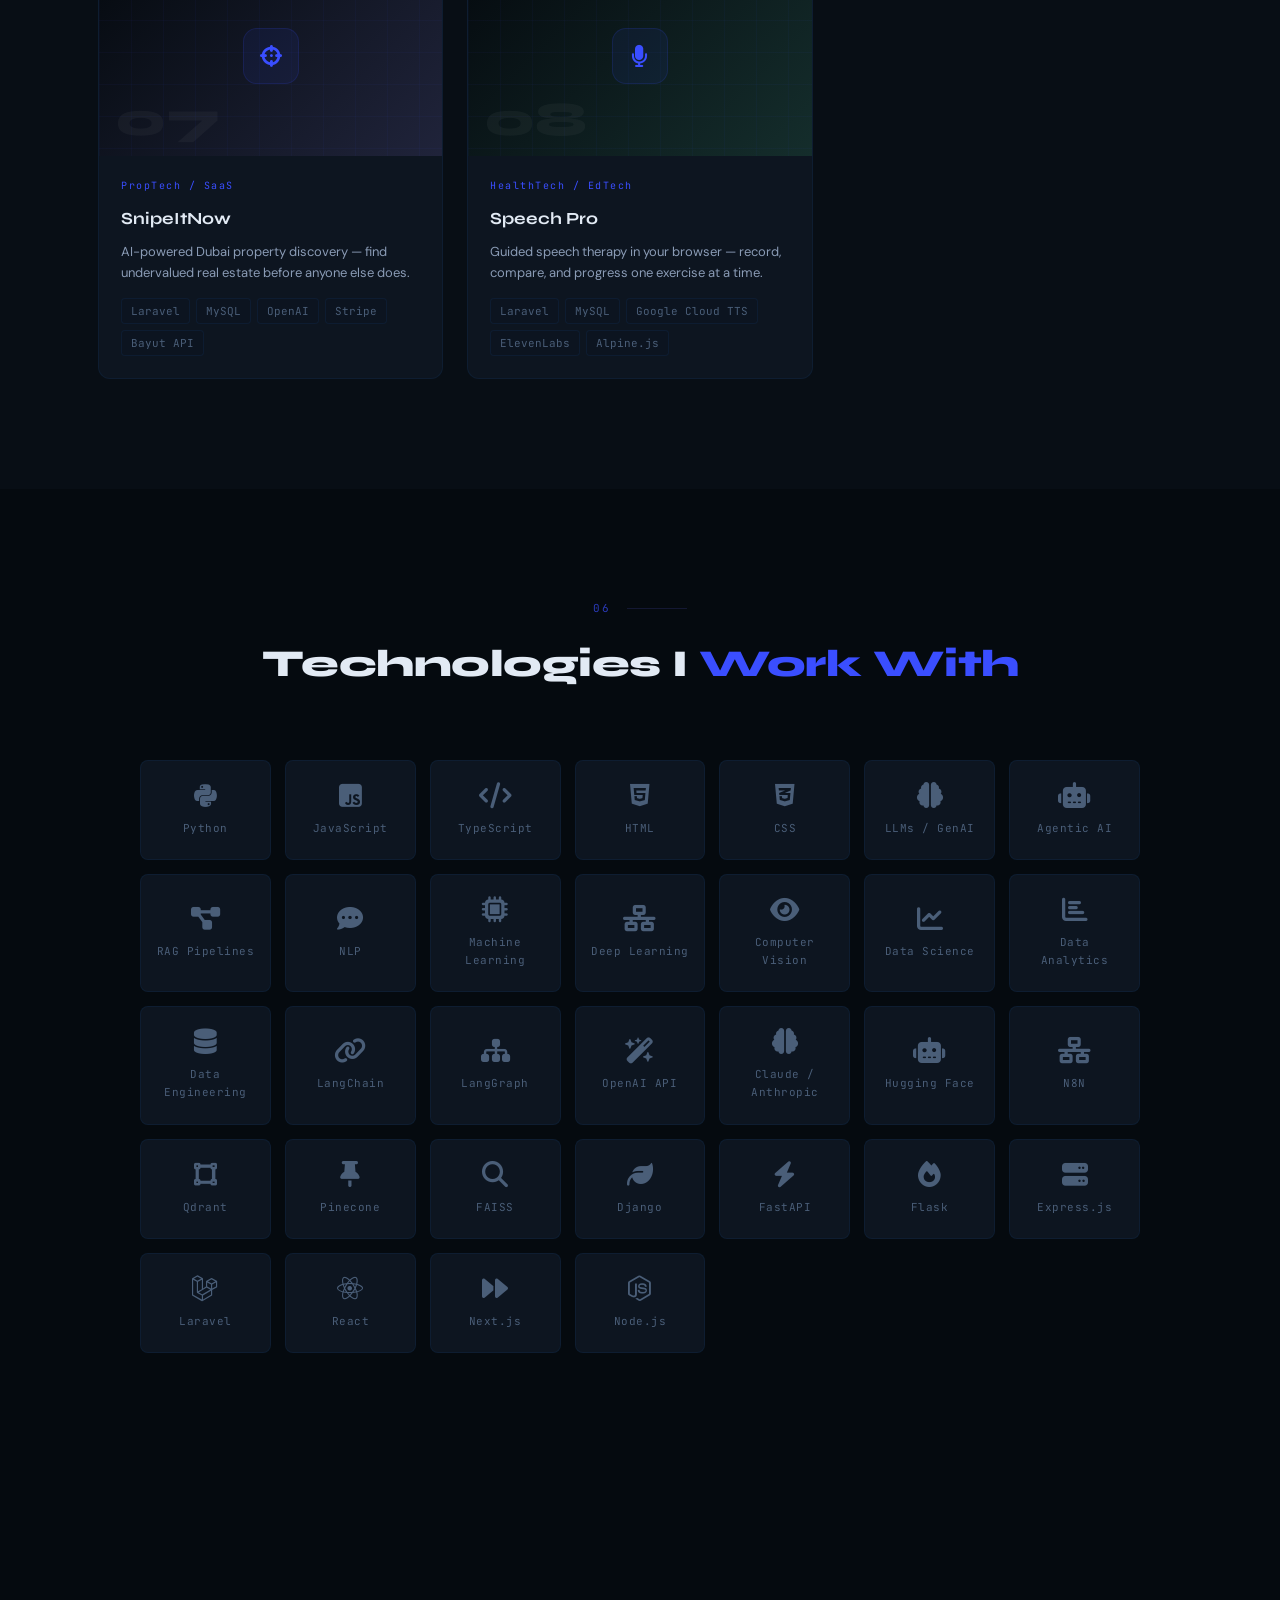
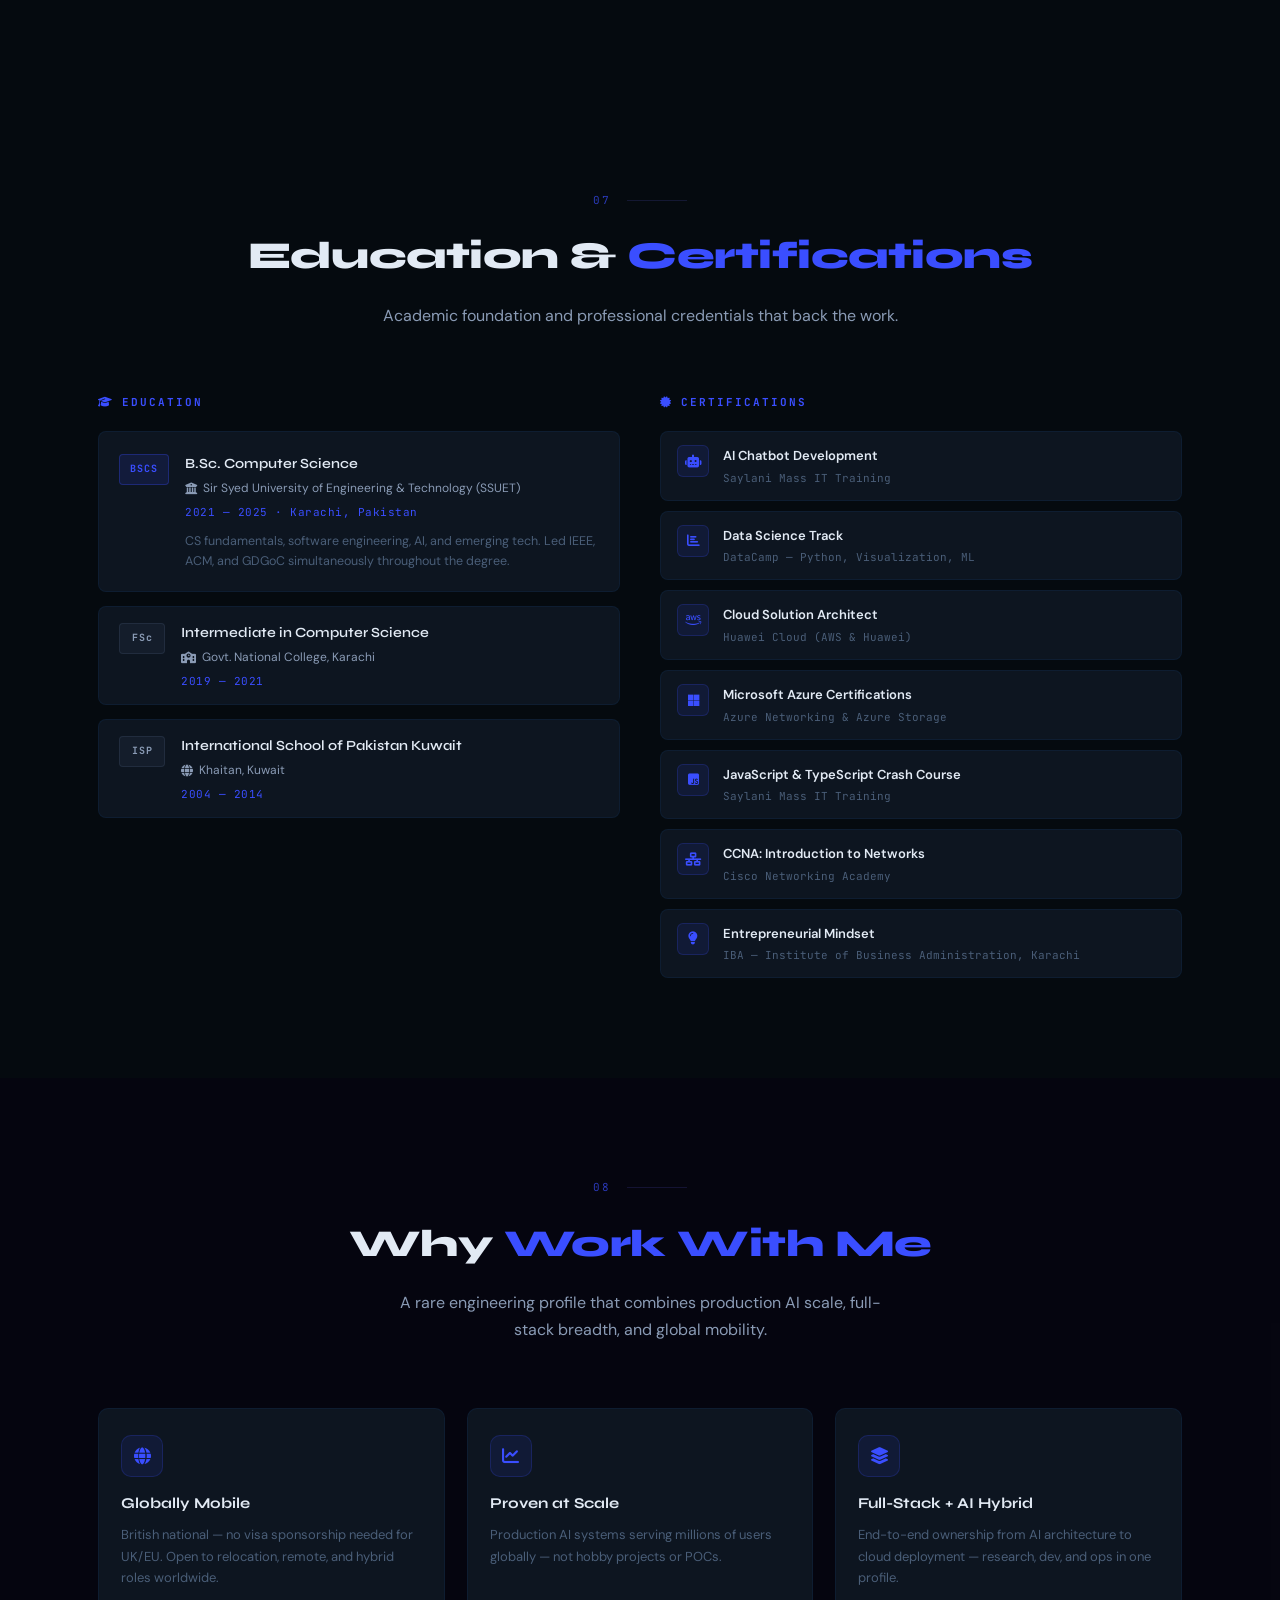
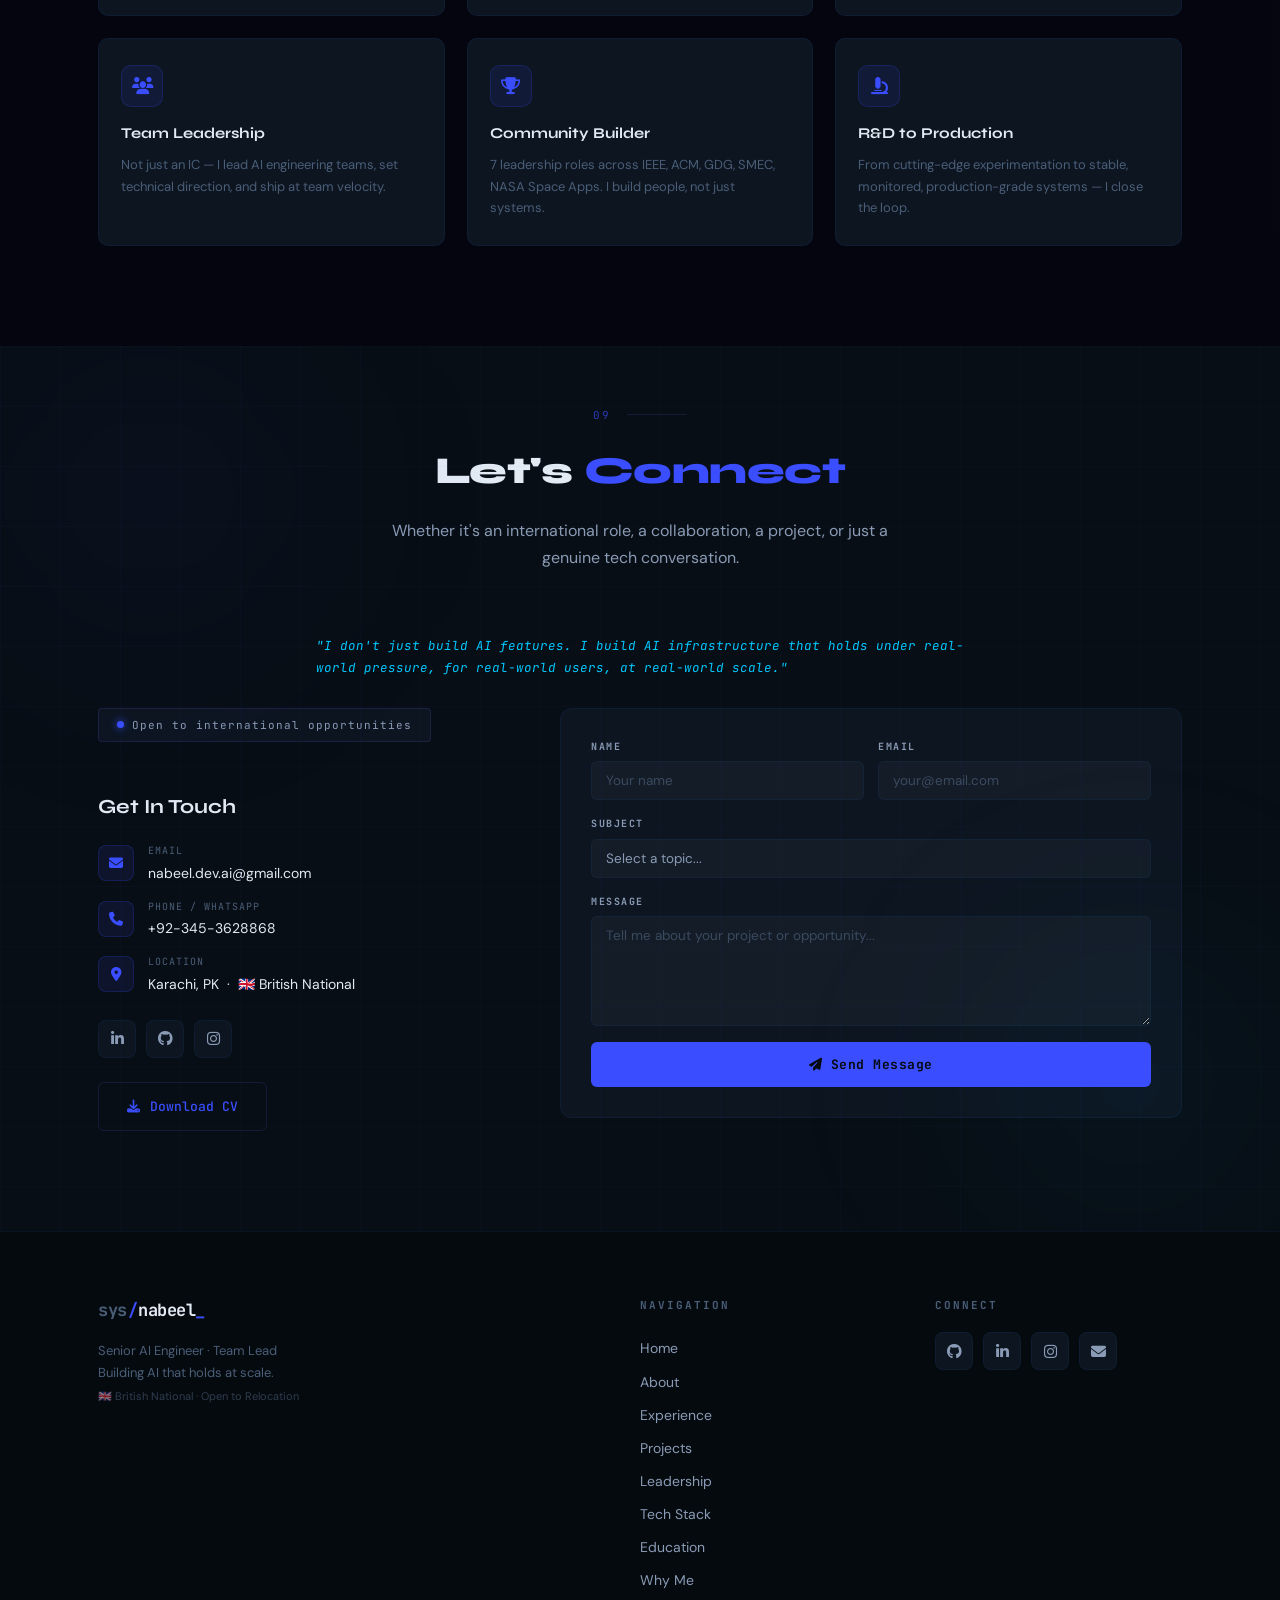
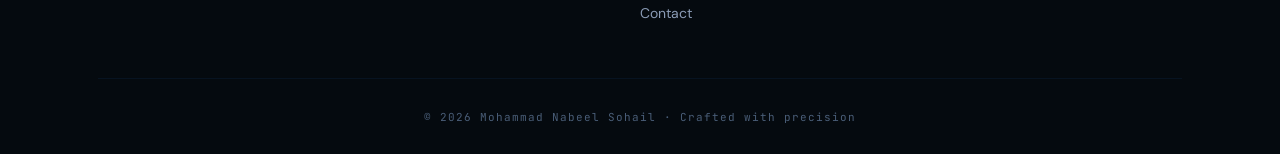
==== commit 959b8d6f: "Add terminal boot loader with progress bar and boot sequence" ====
--- a/index.html
+++ b/index.html
@@ -69,6 +69,16 @@
   <link rel="stylesheet" href="css/style.css"/>
 </head>
 <body>
+
+  <!-- LOADER -->
+  <div class="loader" id="loader">
+    <div class="loader-inner">
+      <div class="loader-logo"><span class="logo-prefix">sys</span><span class="logo-slash">/</span><span class="logo-name">nabeel</span><span class="loader-blink">_</span></div>
+      <div class="loader-lines" id="loaderLines"></div>
+      <div class="loader-bar-wrap"><div class="loader-bar" id="loaderBar"></div></div>
+      <div class="loader-status" id="loaderStatus">booting...</div>
+    </div>
+  </div>
 
   <a href="#main-content" class="skip-link">Skip to content</a>
 
--- a/css/style.css
+++ b/css/style.css
@@ -2681,6 +2681,89 @@
   color: var(--accent);
 }
 
+/* ---- LOADER ---- */
+.loader {
+  position: fixed;
+  inset: 0;
+  background: var(--bg);
+  display: flex;
+  align-items: center;
+  justify-content: center;
+  z-index: 99999;
+  transition: opacity 0.6s var(--ease), visibility 0.6s var(--ease);
+}
+.loader.hidden {
+  opacity: 0;
+  visibility: hidden;
+  pointer-events: none;
+}
+.loader-inner {
+  display: flex;
+  flex-direction: column;
+  align-items: center;
+  gap: 20px;
+  width: min(340px, 90vw);
+}
+.loader-logo {
+  font-family: var(--font-mono);
+  font-size: 22px;
+  font-weight: 700;
+  letter-spacing: 1px;
+  color: var(--text);
+}
+.loader-logo .logo-prefix { color: var(--text-3); }
+.loader-logo .logo-slash  { color: var(--accent-2); margin: 0 1px; }
+.loader-logo .logo-name   { color: var(--text); }
+.loader-blink {
+  color: var(--accent);
+  animation: blink 1s step-end infinite;
+}
+.loader-lines {
+  font-family: var(--font-mono);
+  font-size: 12px;
+  color: var(--text-2);
+  width: 100%;
+  min-height: 60px;
+  display: flex;
+  flex-direction: column;
+  gap: 6px;
+}
+.loader-line {
+  opacity: 0;
+  transform: translateX(-6px);
+  transition: opacity 0.3s ease, transform 0.3s ease;
+  display: flex;
+  gap: 8px;
+}
+.loader-line.show {
+  opacity: 1;
+  transform: none;
+}
+.loader-line .ll-ok   { color: #00c896; }
+.loader-line .ll-warn { color: var(--accent-2); }
+.loader-bar-wrap {
+  width: 100%;
+  height: 2px;
+  background: var(--surface-2);
+  border-radius: 2px;
+  overflow: hidden;
+}
+.loader-bar {
+  height: 100%;
+  width: 0%;
+  background: var(--gradient);
+  border-radius: 2px;
+  transition: width 0.4s var(--ease);
+  box-shadow: 0 0 10px rgba(58, 78, 255, 0.6);
+}
+.loader-status {
+  font-family: var(--font-mono);
+  font-size: 11px;
+  color: var(--text-3);
+  letter-spacing: 1px;
+  text-transform: uppercase;
+}
+
 /* ---- ACCESSIBILITY ---- */
 *:focus-visible {
   outline: 2px solid var(--accent);
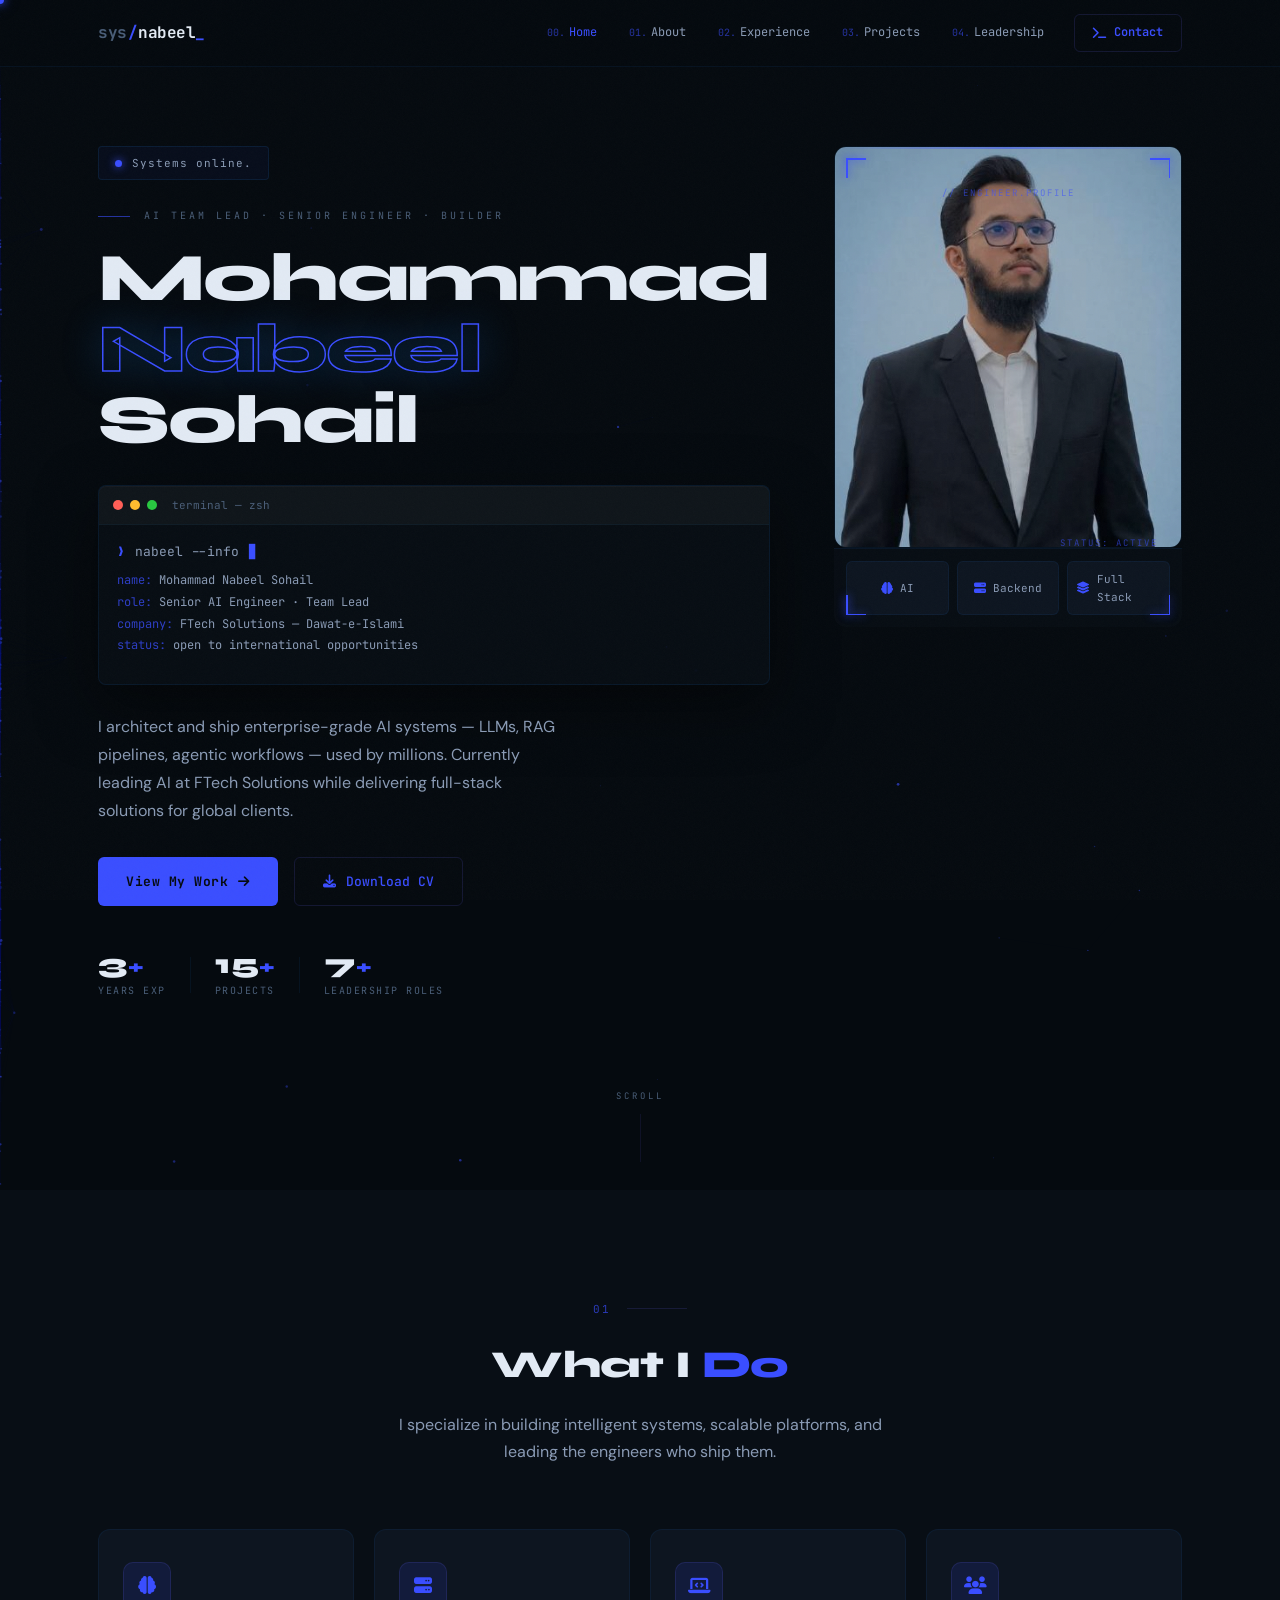
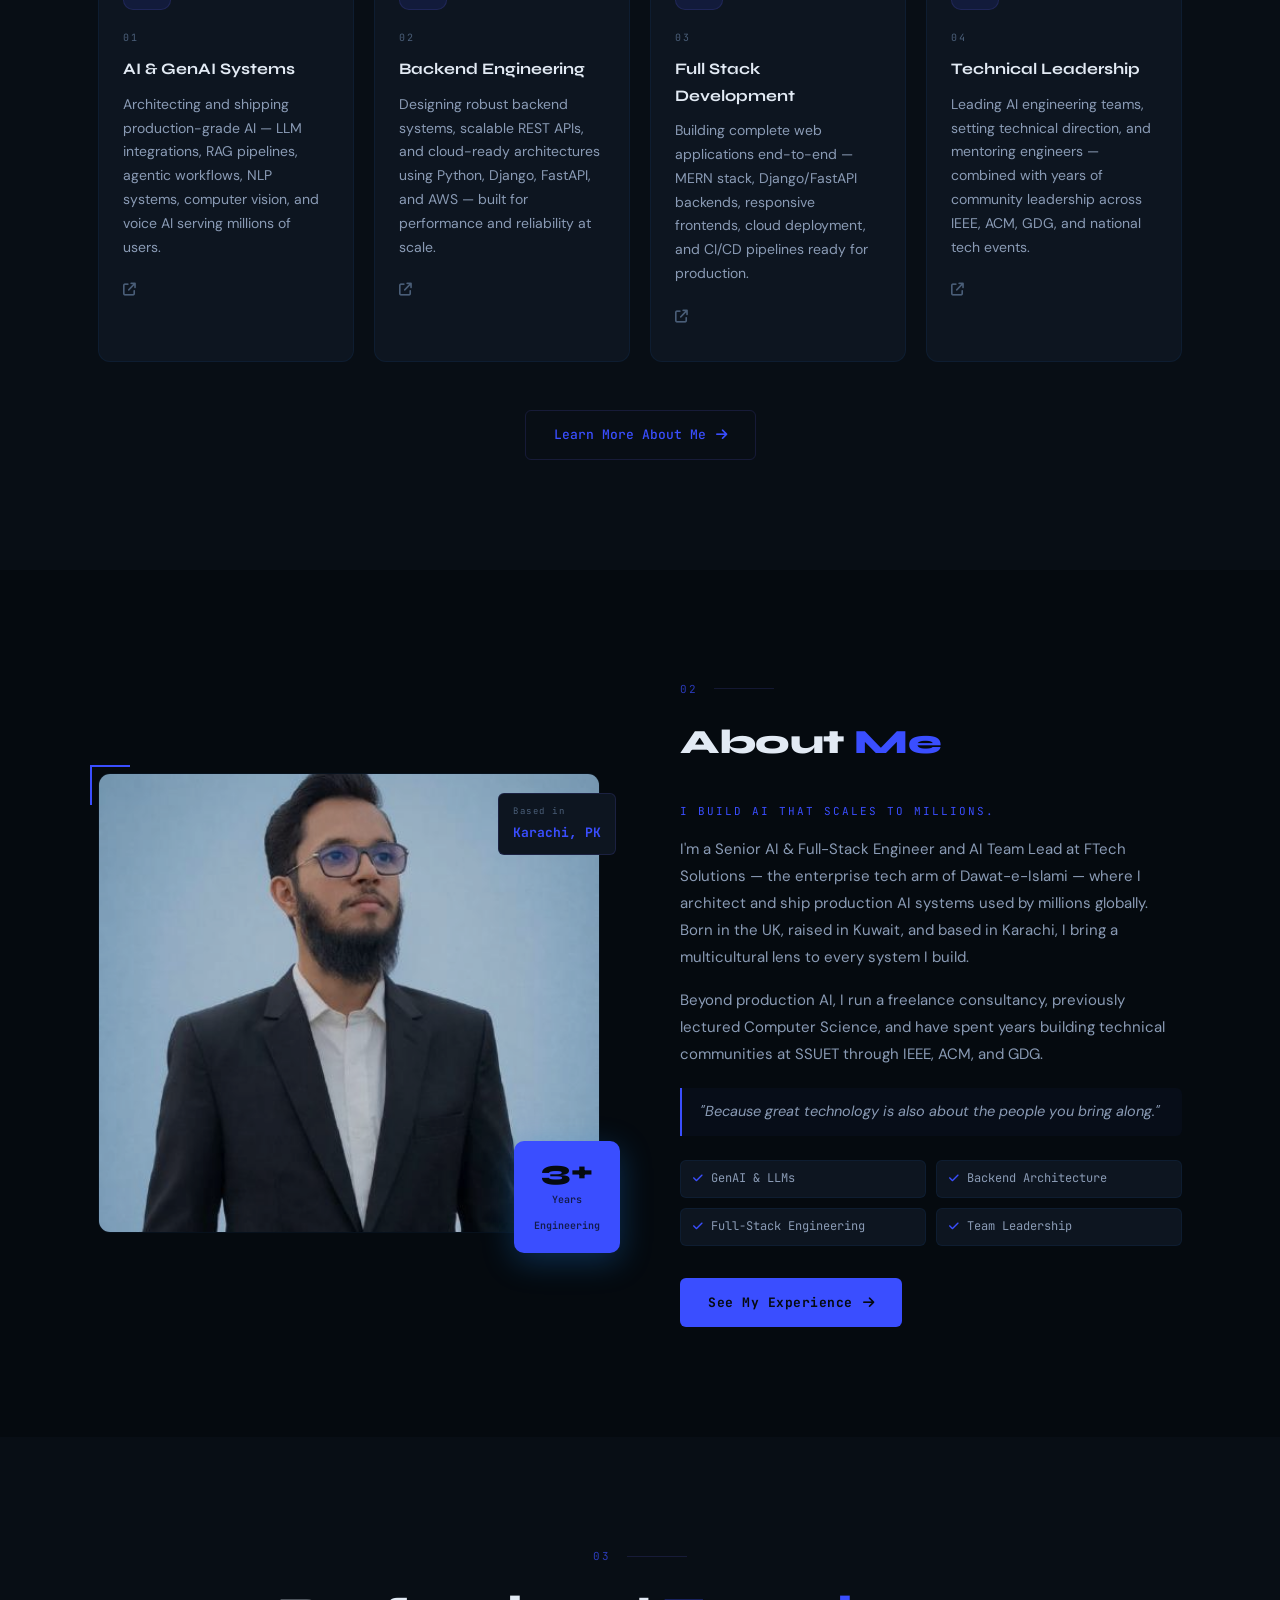
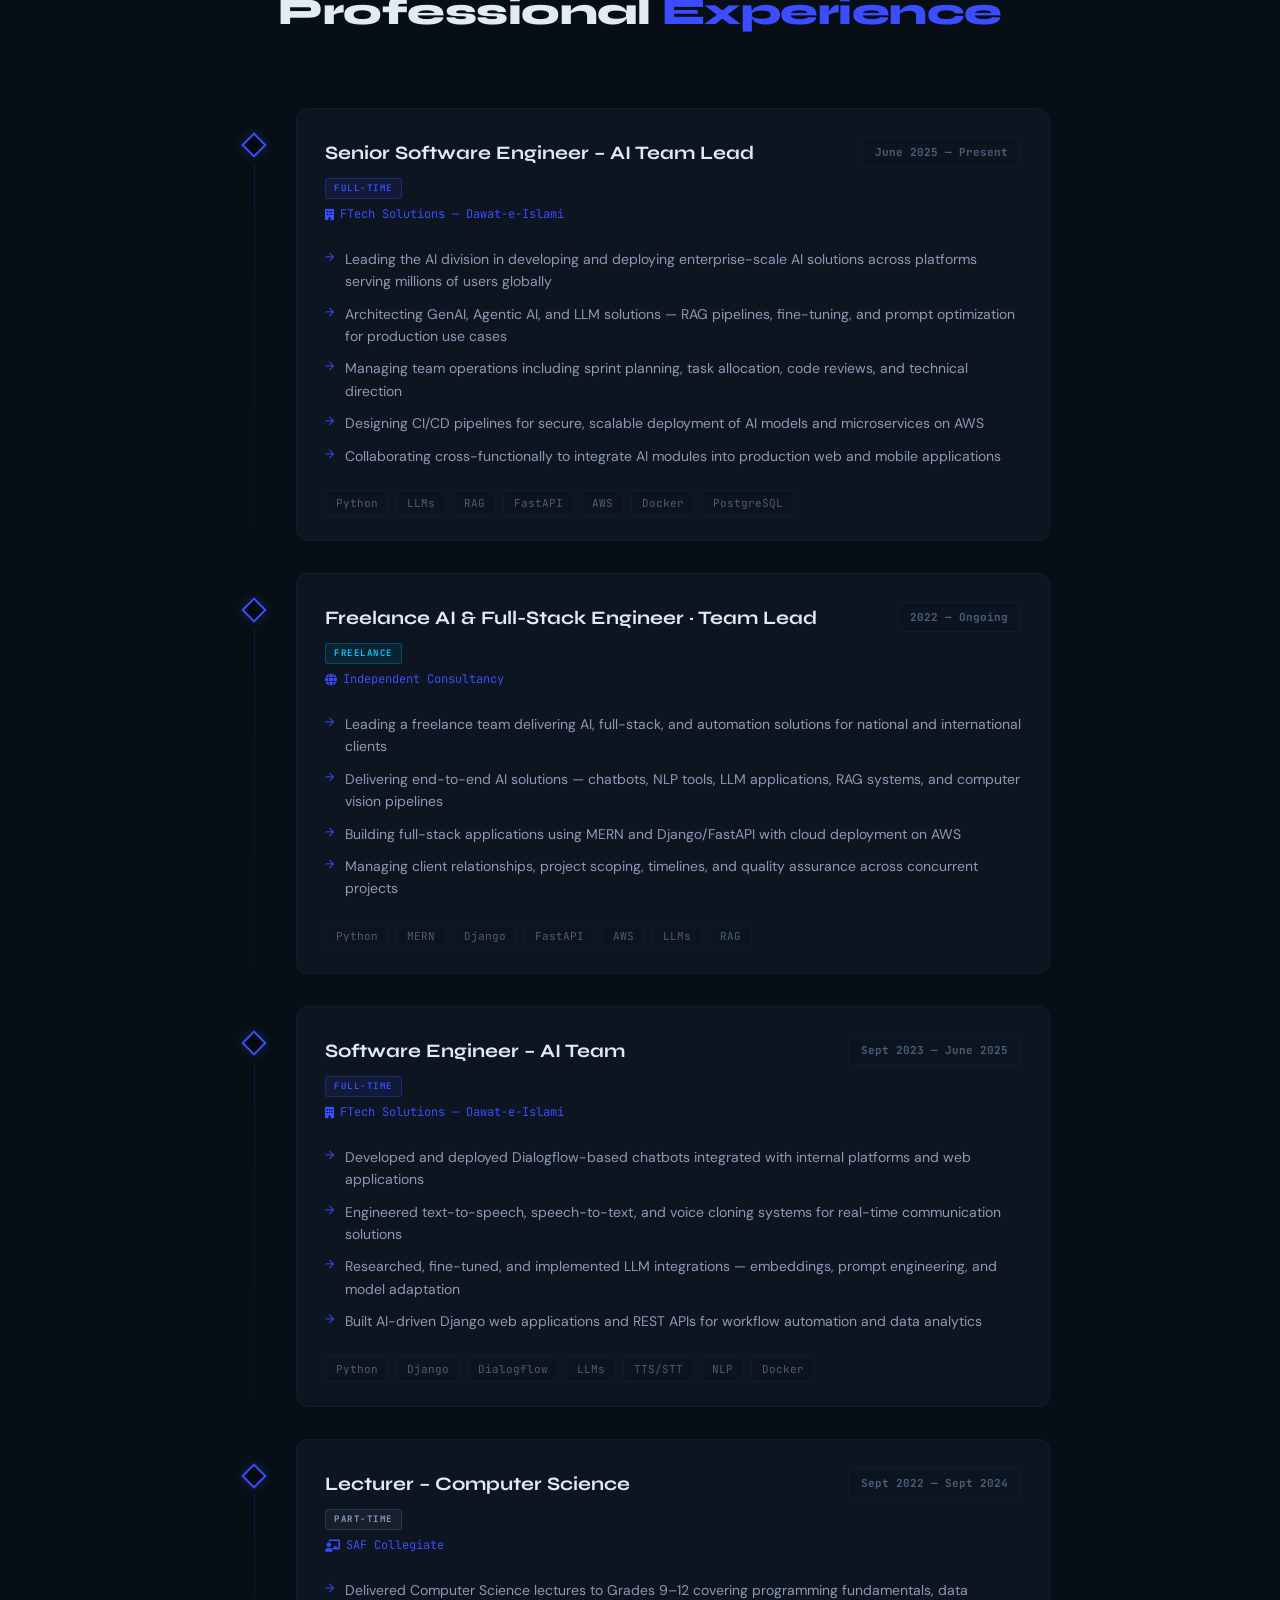
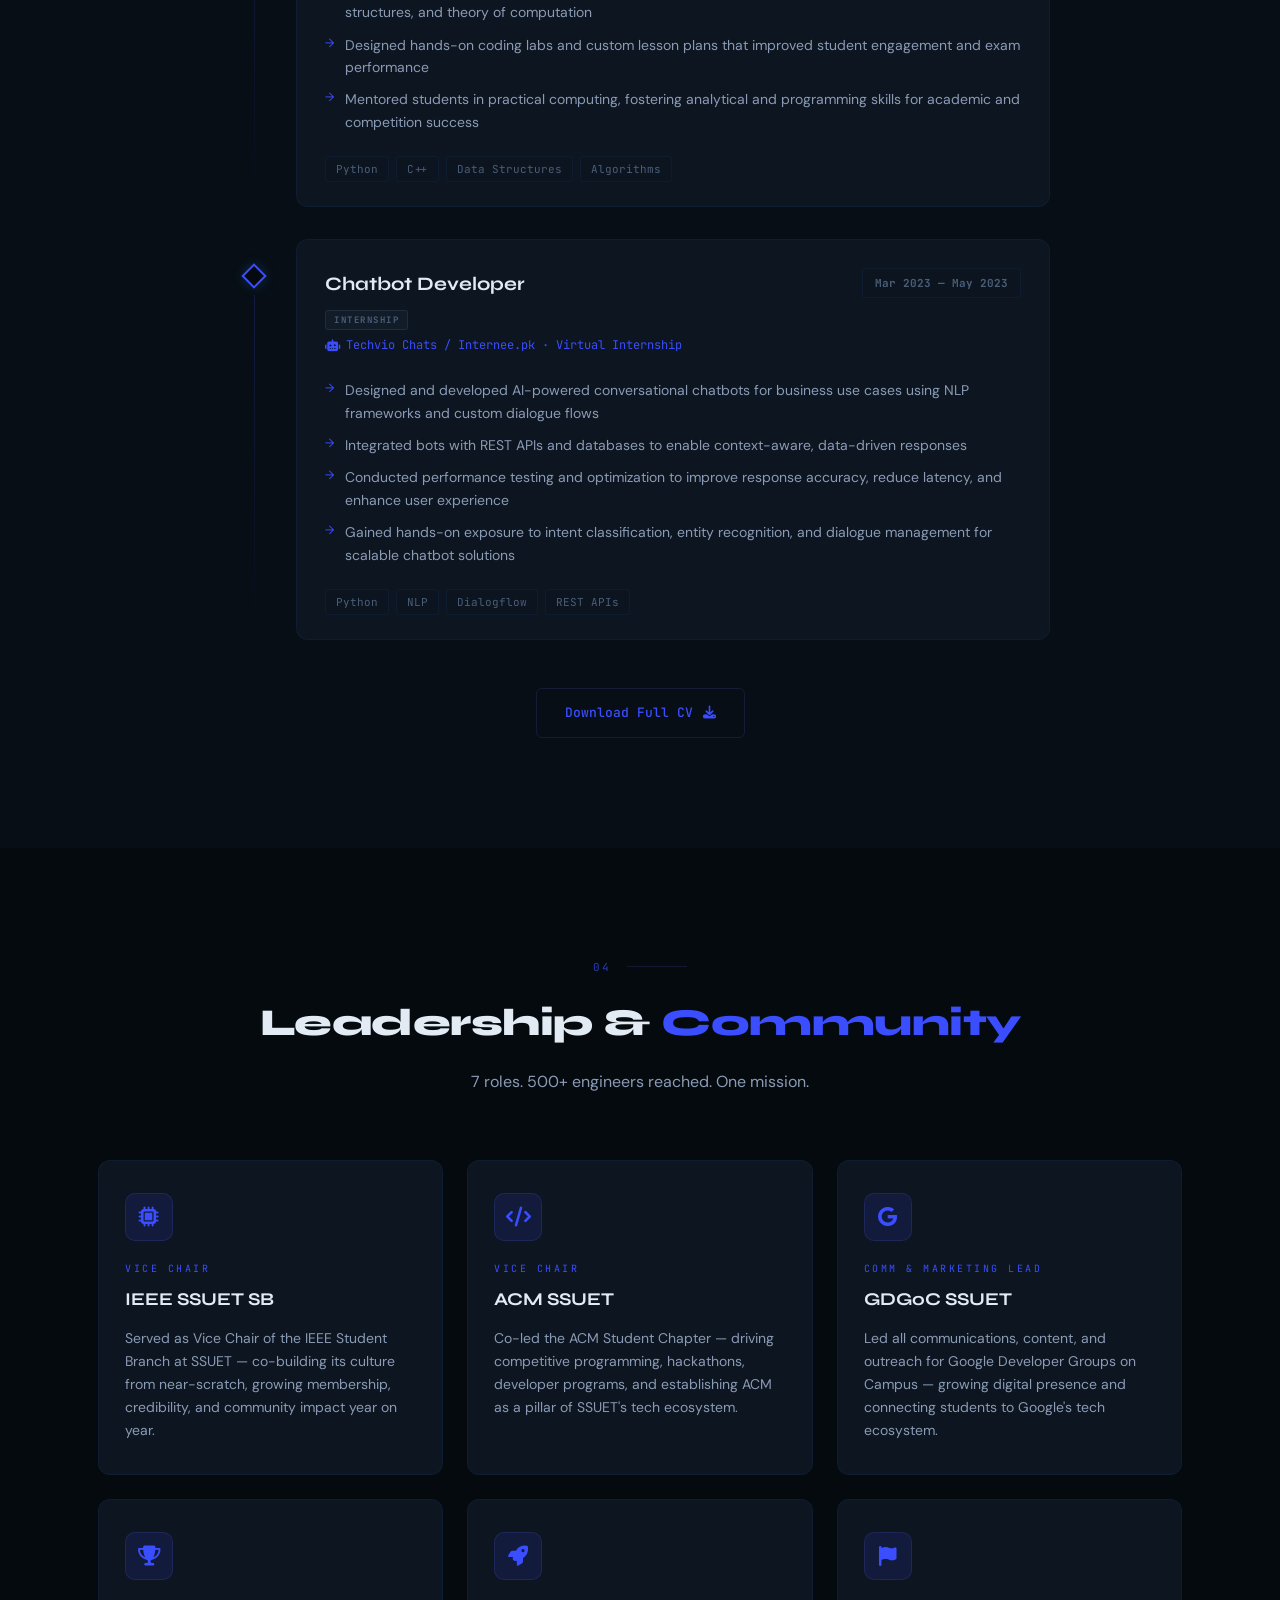
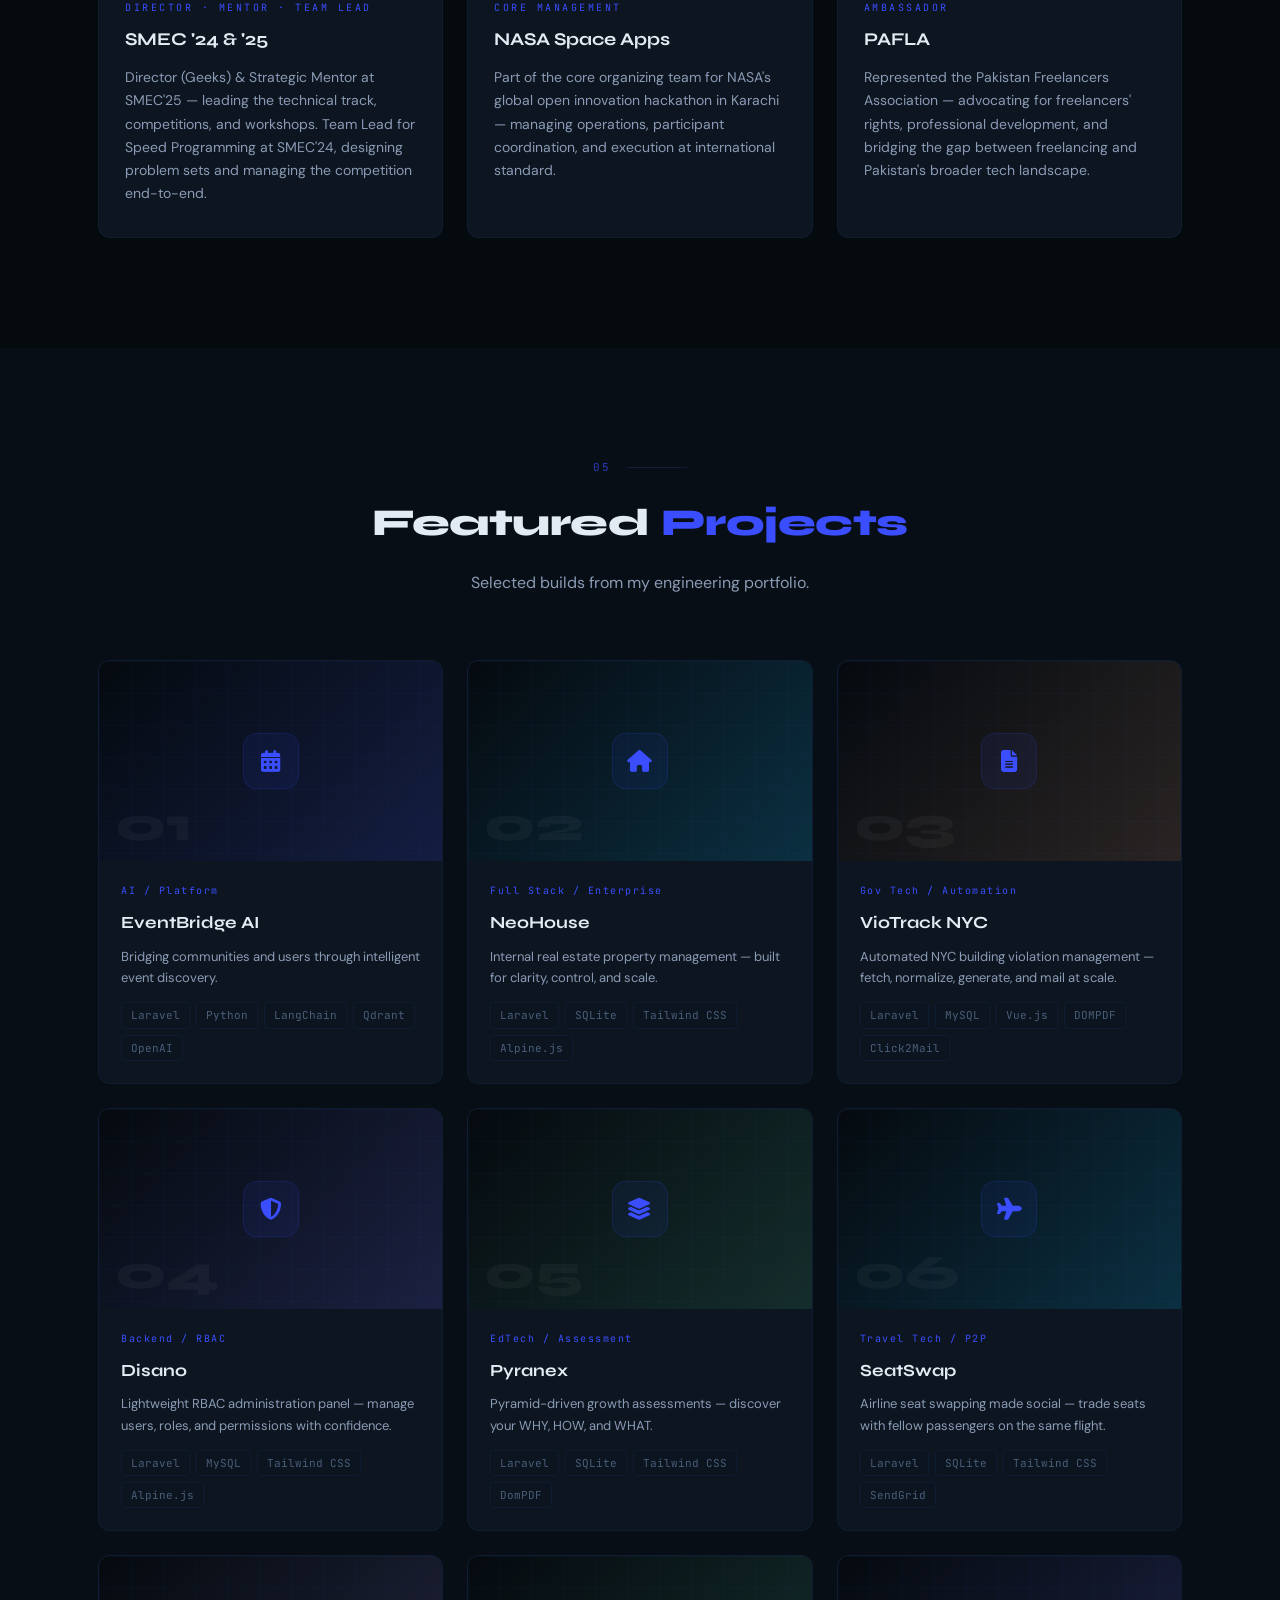
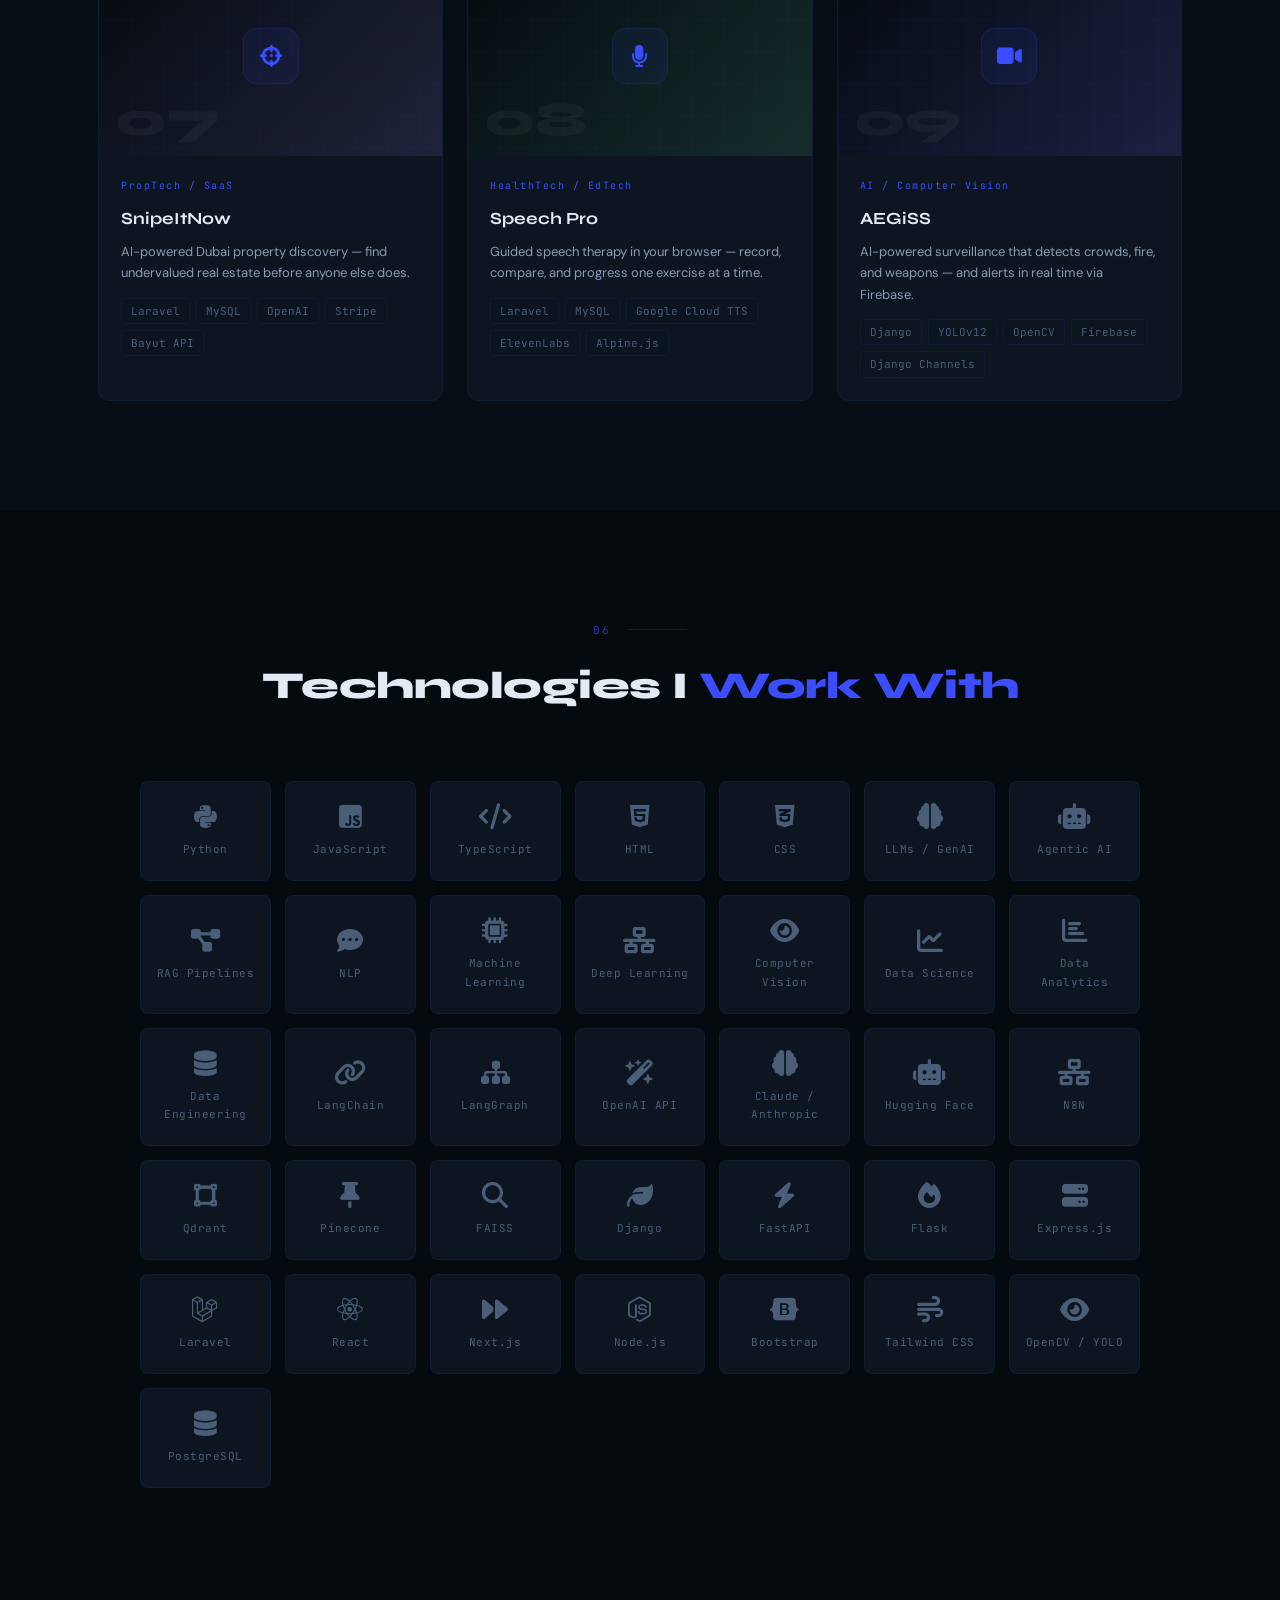
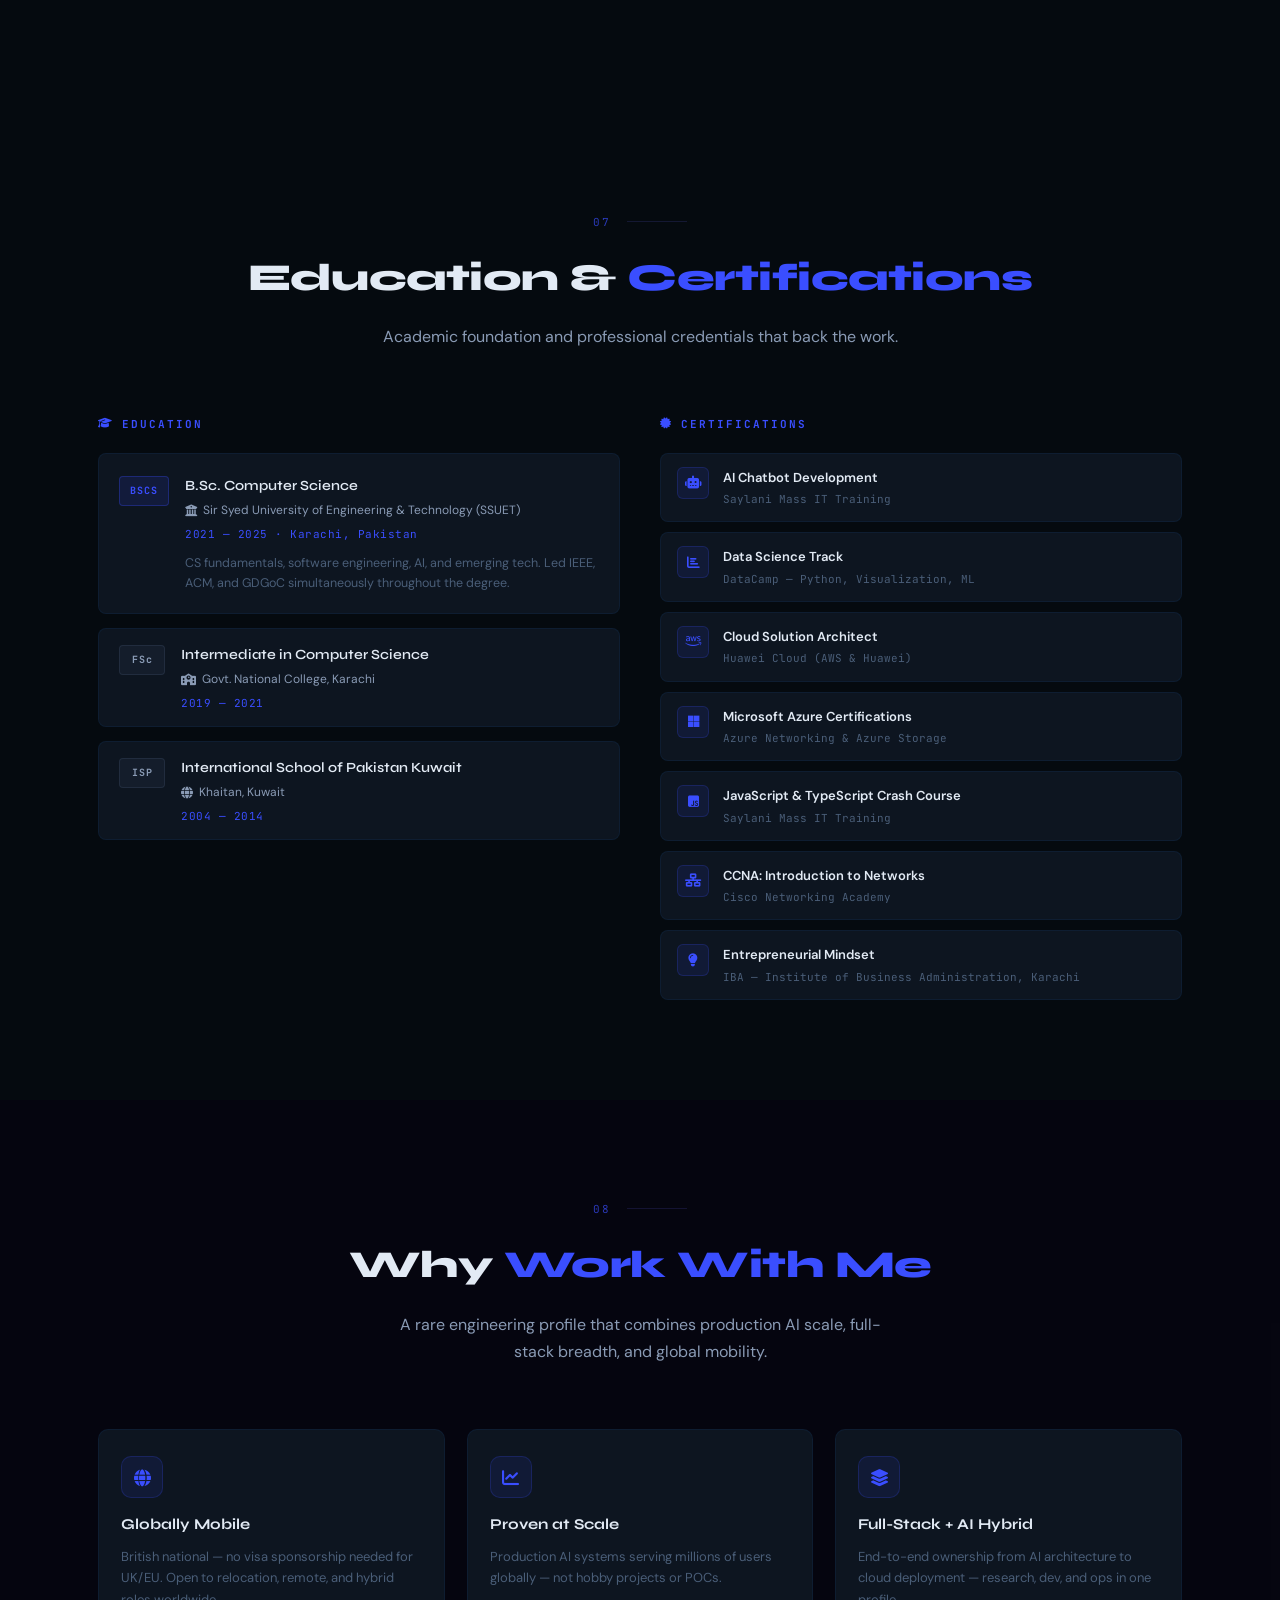
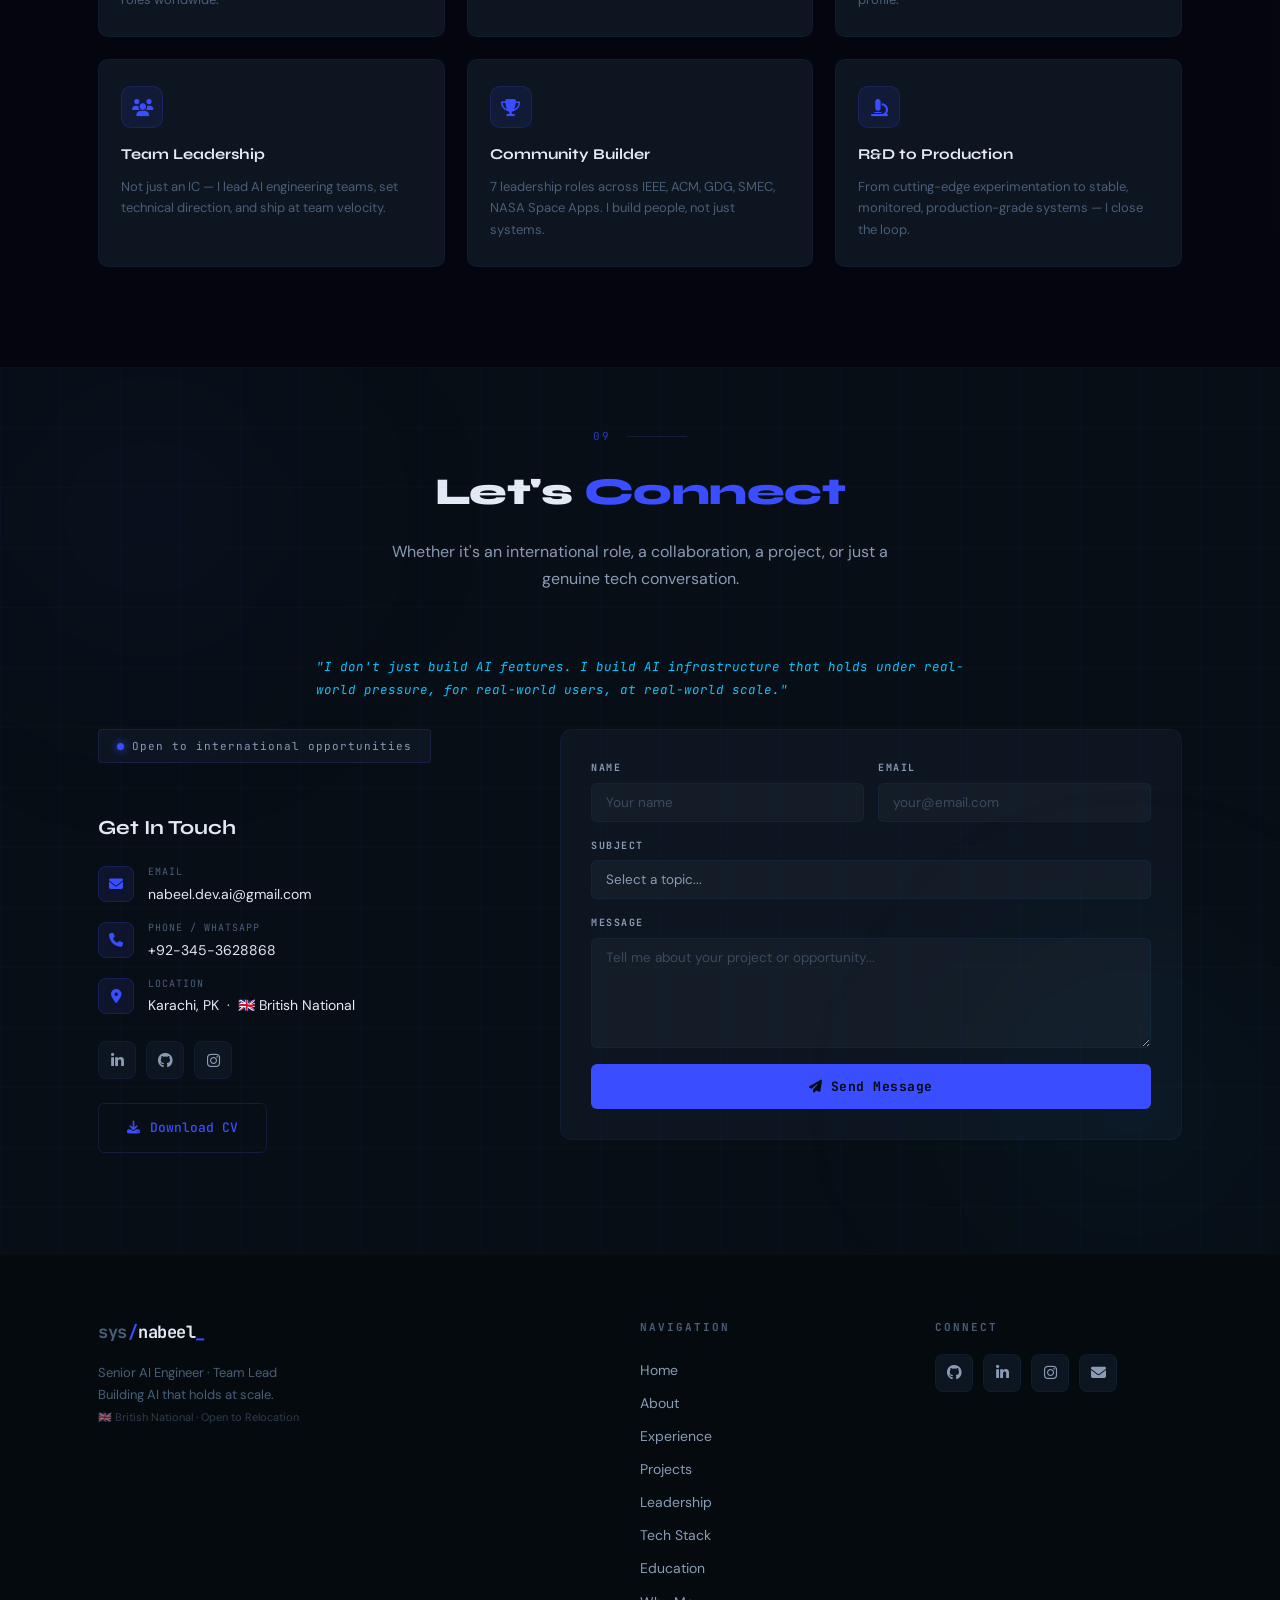
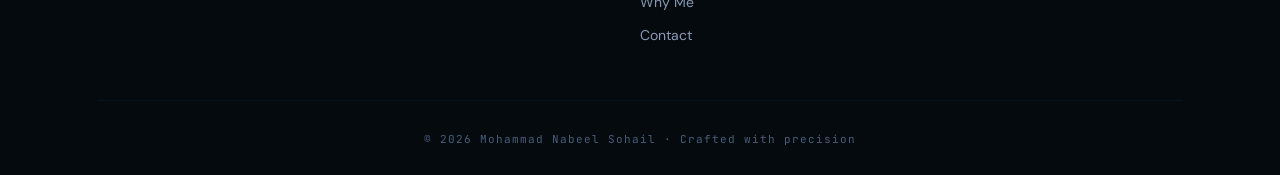
==== commit a20e1ed2: "Add AEGiSS project (FYP — AI surveillance with YOLO + Firebase)" ====
--- a/index.html
+++ b/index.html
@@ -596,6 +596,24 @@
             <h3>Speech Pro</h3>
             <p>Guided speech therapy in your browser — record, compare, and progress one exercise at a time.</p>
             <div class="pi-tags"><span>Laravel</span><span>MySQL</span><span>Google Cloud TTS</span><span>ElevenLabs</span><span>Alpine.js</span></div>
+          </div>
+          <div class="cborder"></div>
+        </div>
+
+
+        <!-- 09 · AEGiSS -->
+        <div class="proj-card reveal rd-3">
+          <div class="proj-vis pvis-3">
+            <div class="pv-gridlines"></div>
+            <div class="pv-num">09</div>
+            <div class="pv-icon"><i class="fas fa-video"></i></div>
+            <div class="proj-hover"><a href="https://github.com/NabeelSohail-30/FYP" class="btn-proj" target="_blank" rel="noopener noreferrer">GitHub <i class="fab fa-github"></i></a></div>
+          </div>
+          <div class="proj-info">
+            <div class="pi-meta"><span class="pi-cat">AI / Computer Vision</span></div>
+            <h3>AEGiSS</h3>
+            <p>AI-powered surveillance that detects crowds, fire, and weapons — and alerts in real time via Firebase.</p>
+            <div class="pi-tags"><span>Django</span><span>YOLOv12</span><span>OpenCV</span><span>Firebase</span><span>Django Channels</span></div>
           </div>
           <div class="cborder"></div>
         </div>
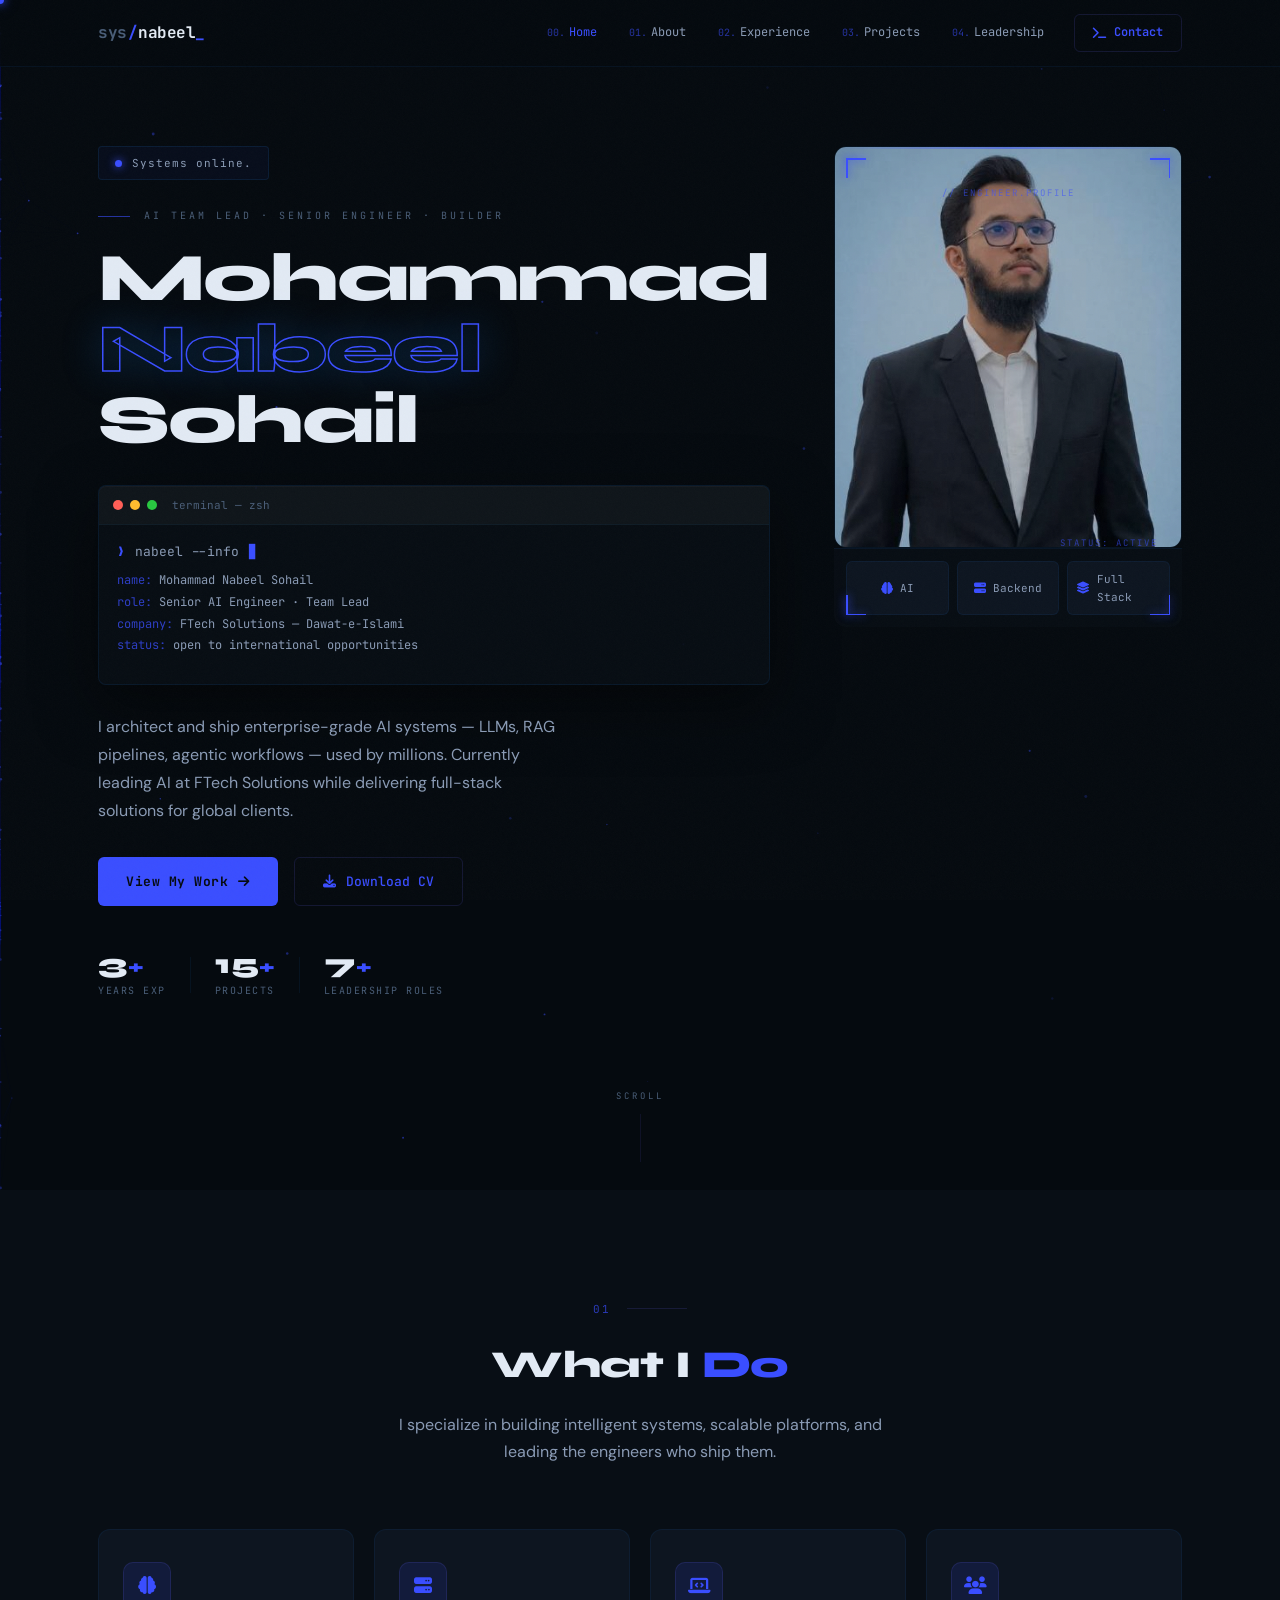
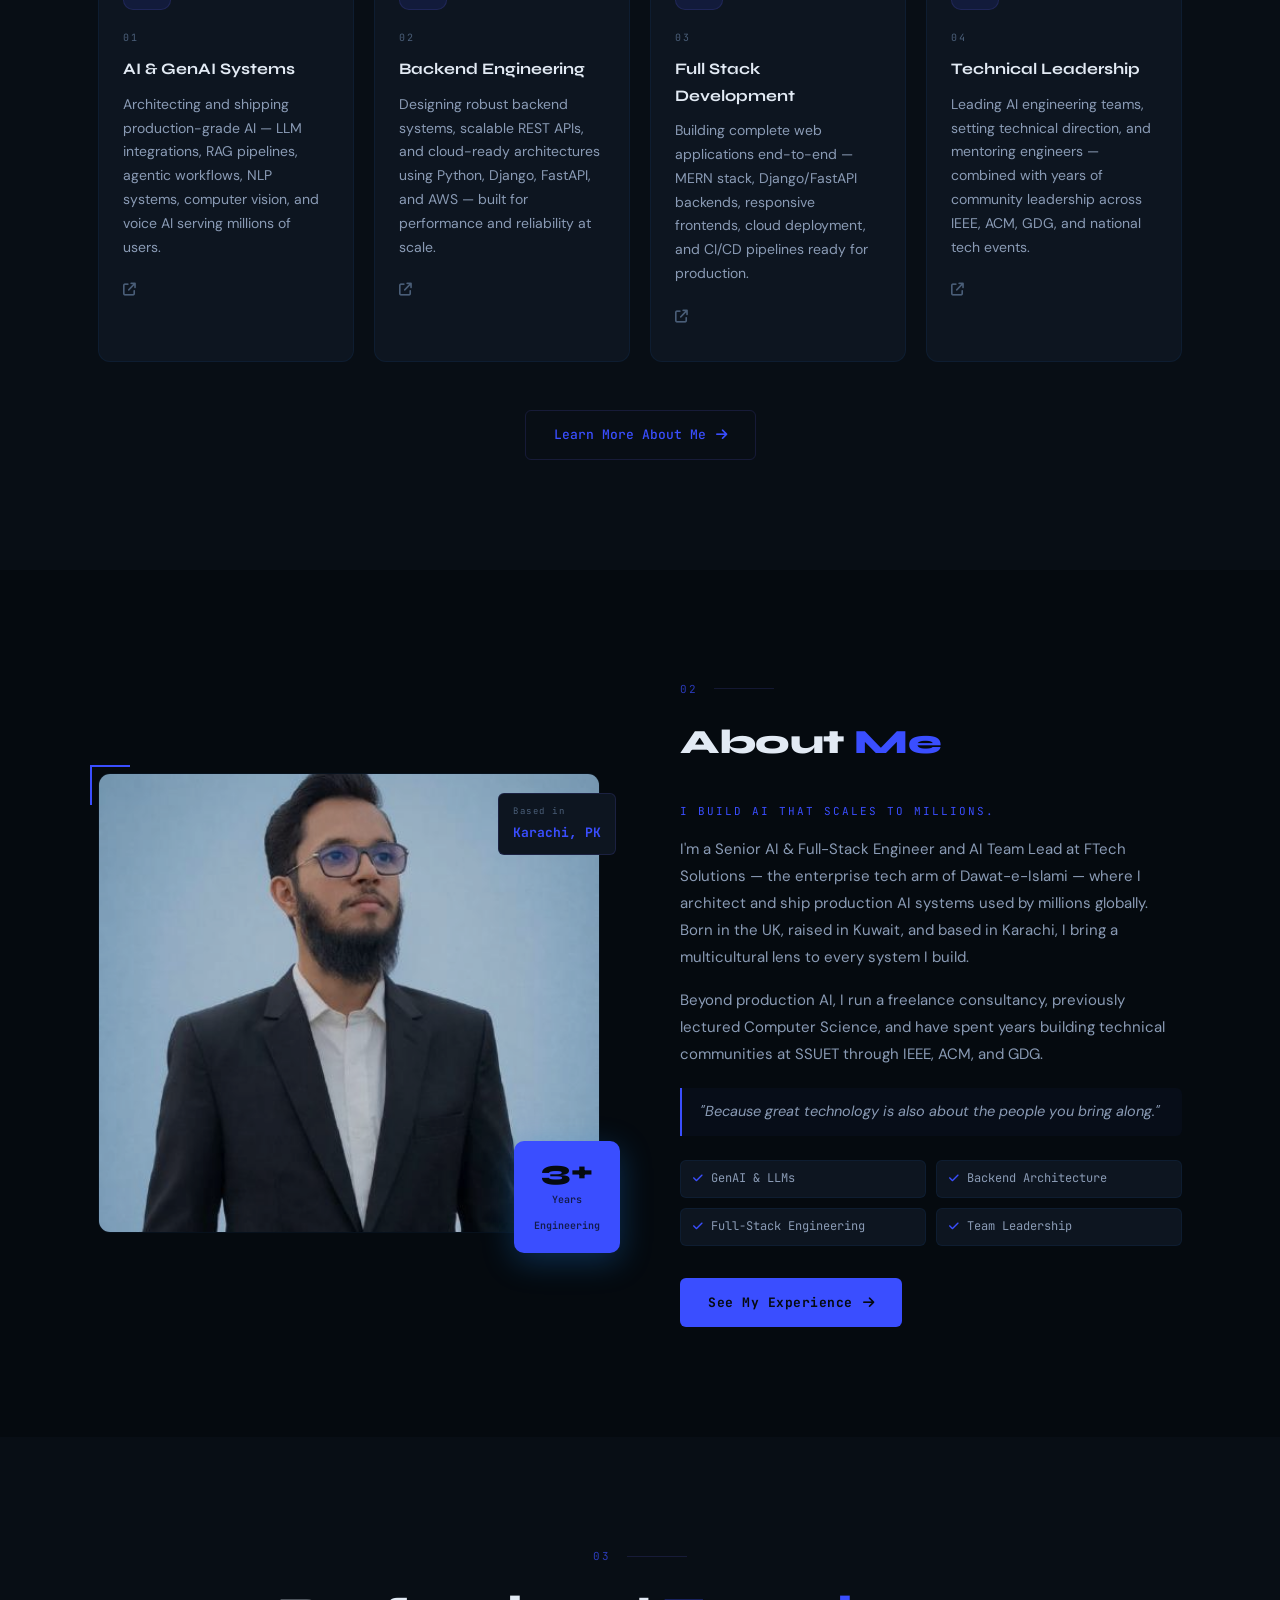
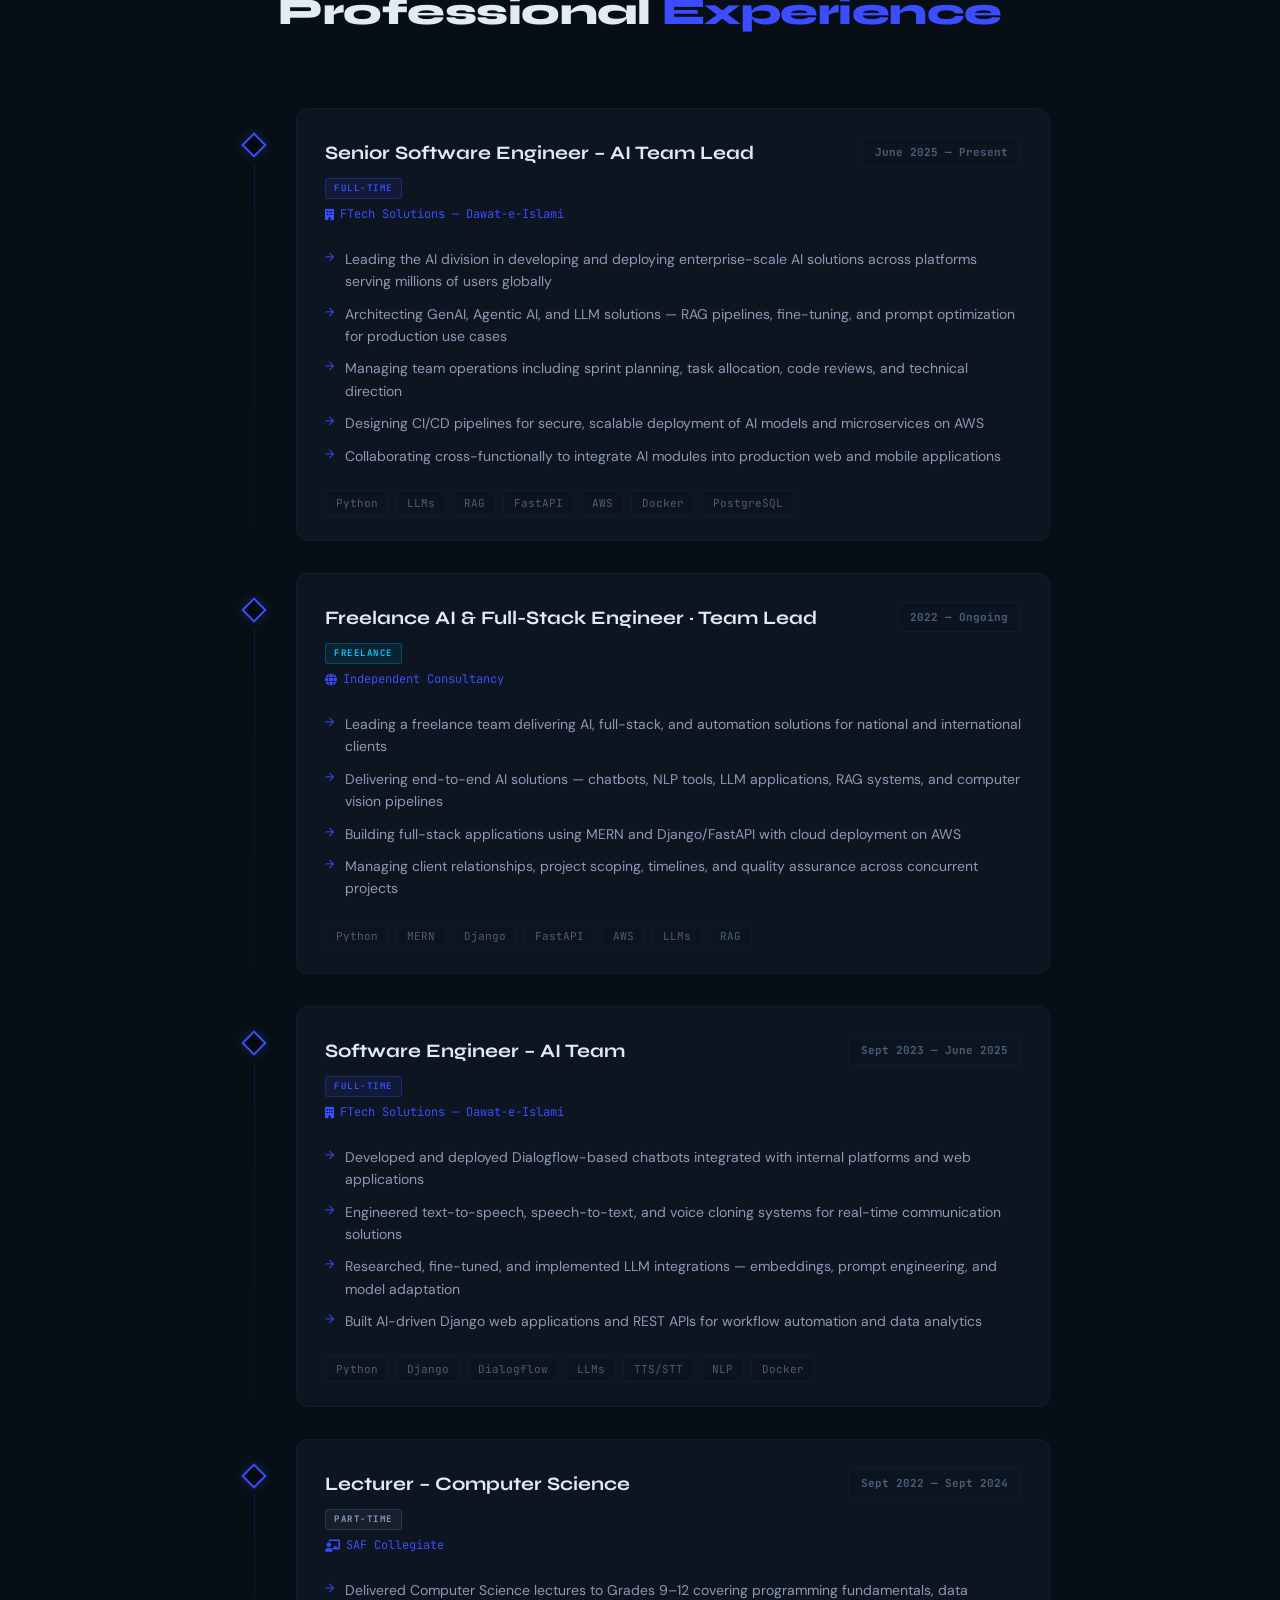
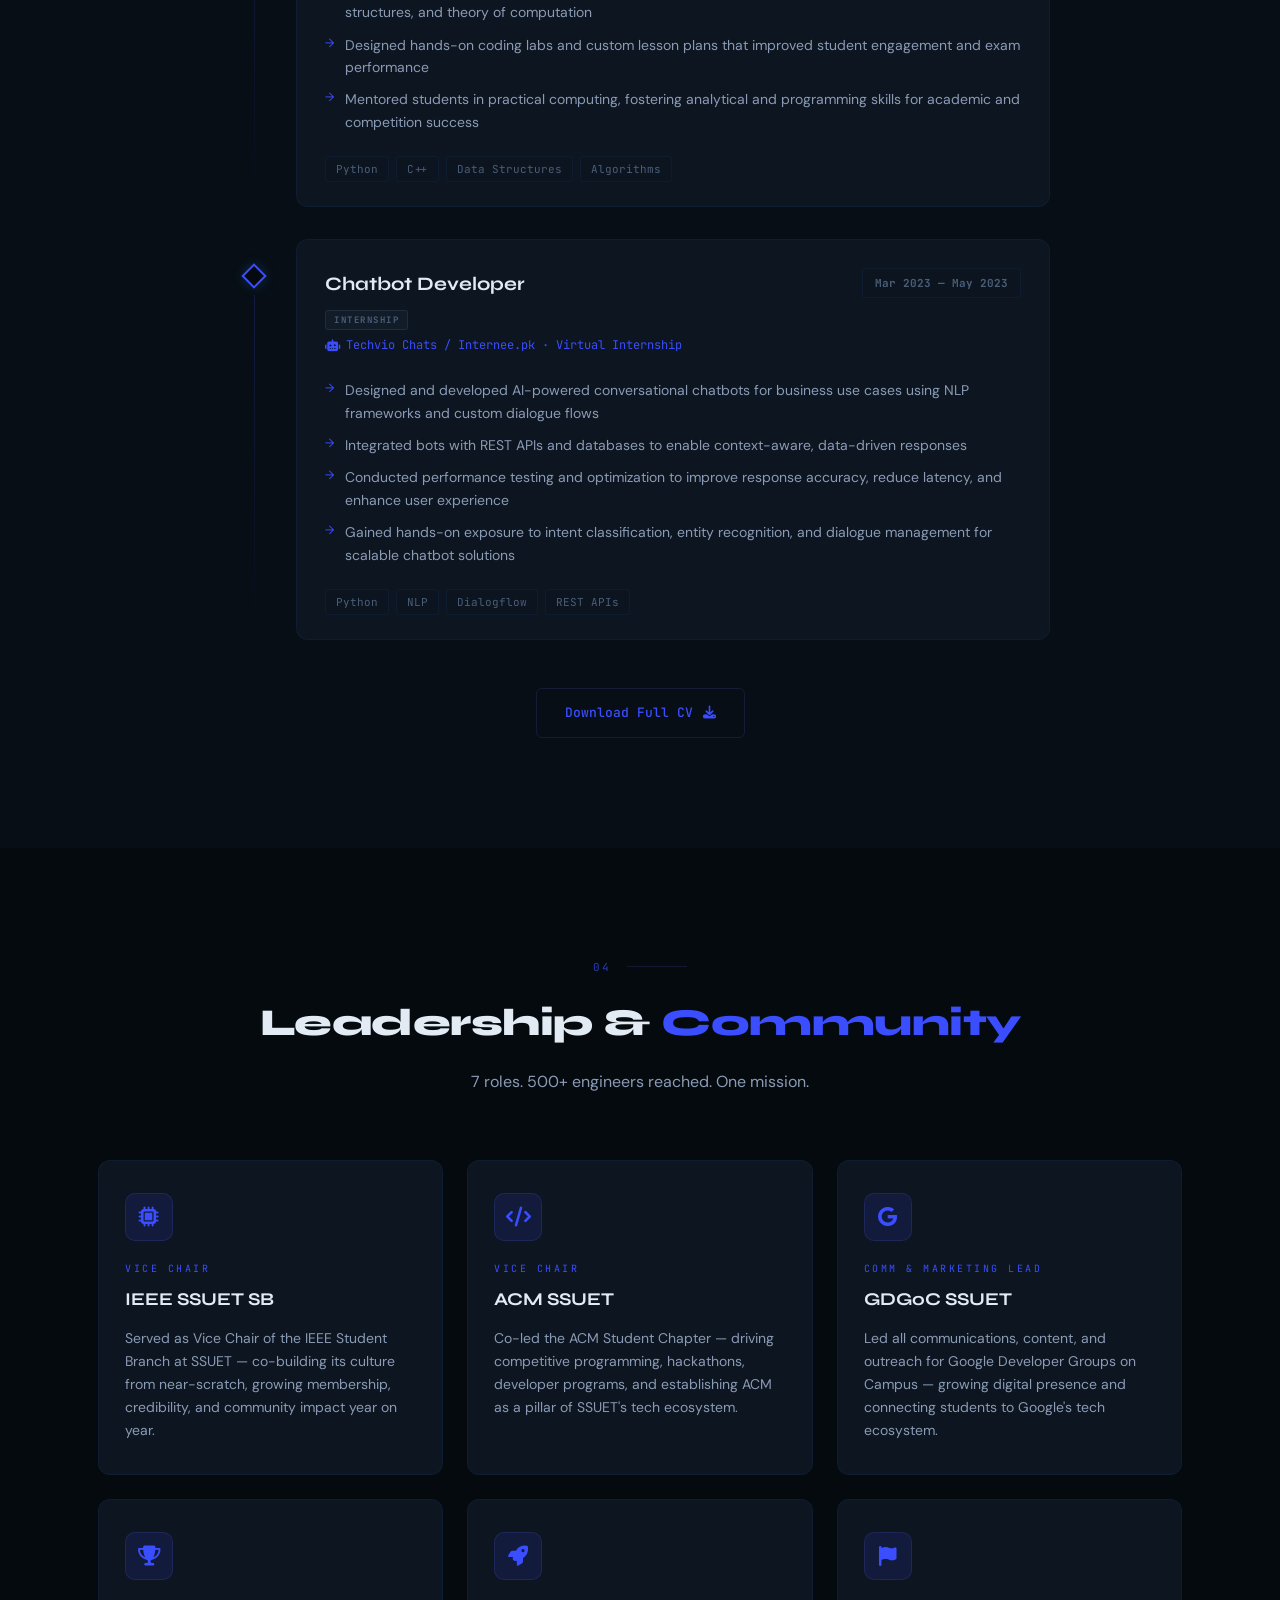
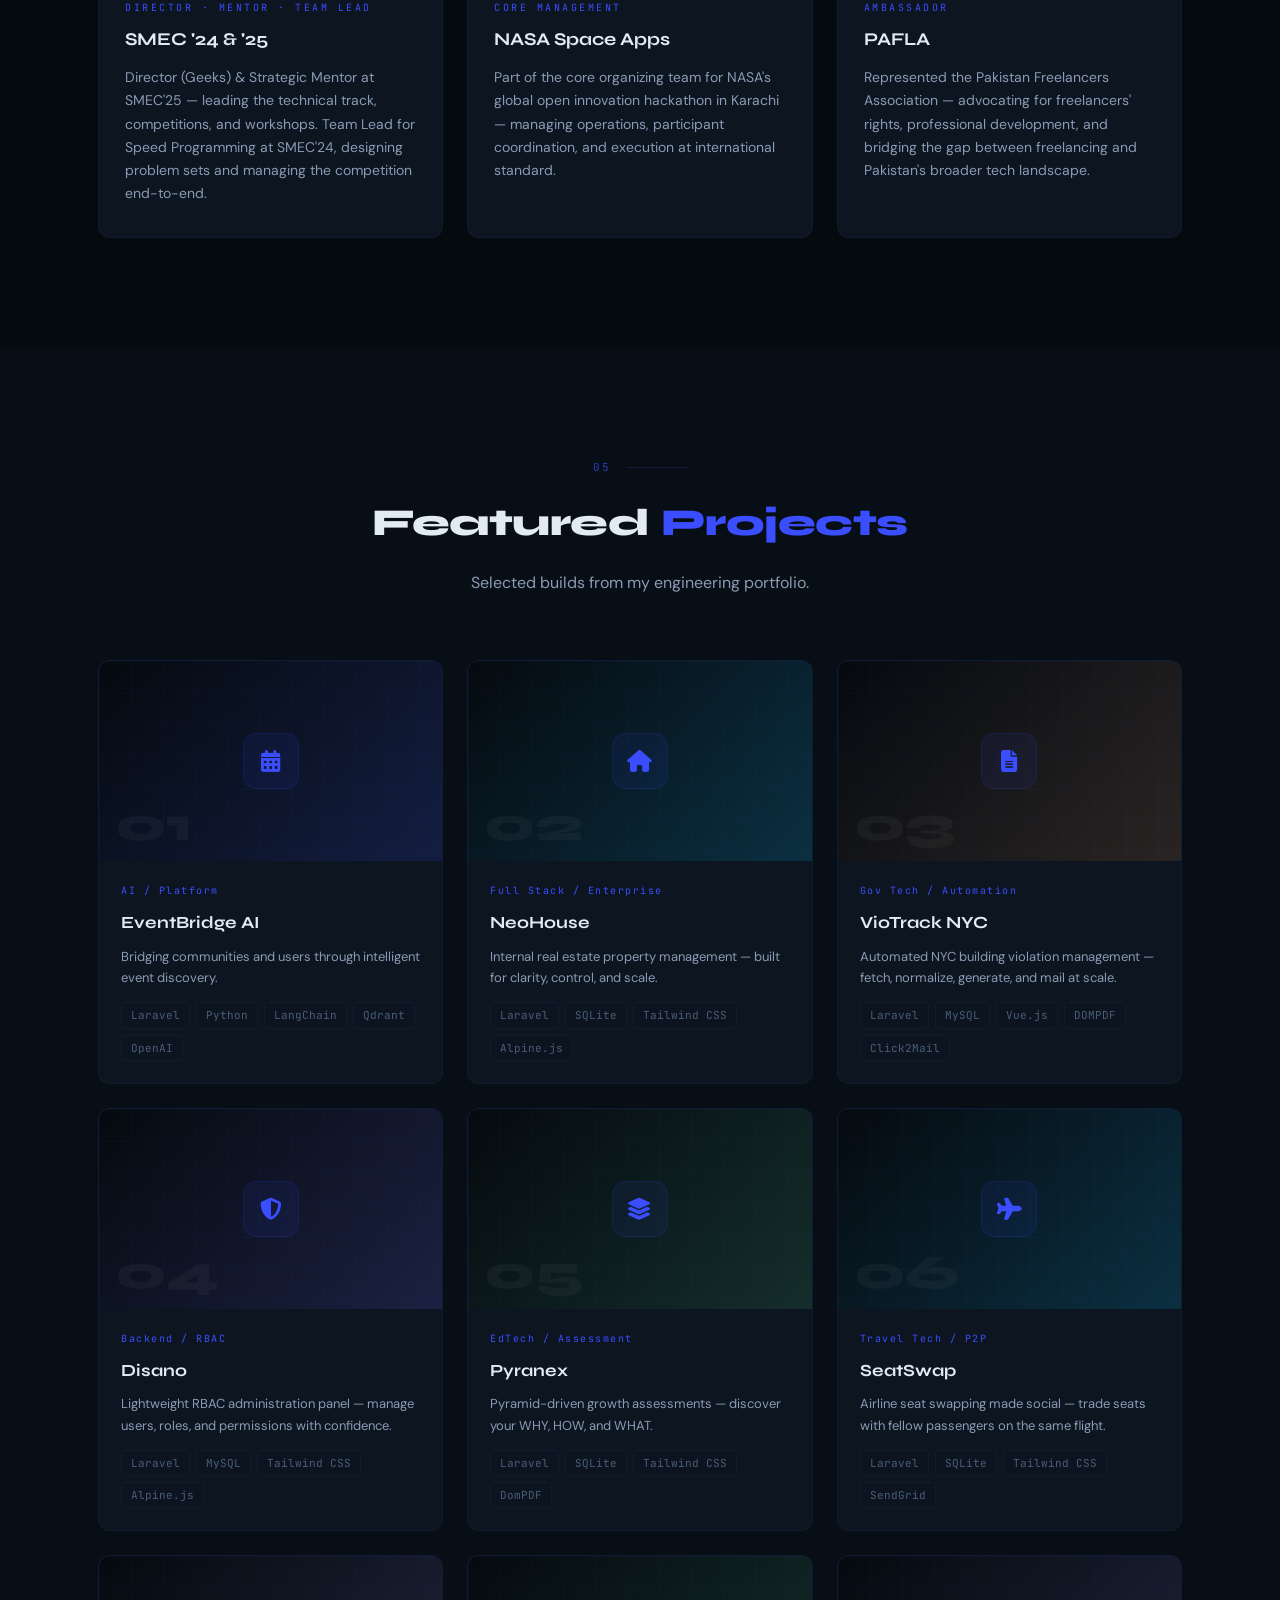
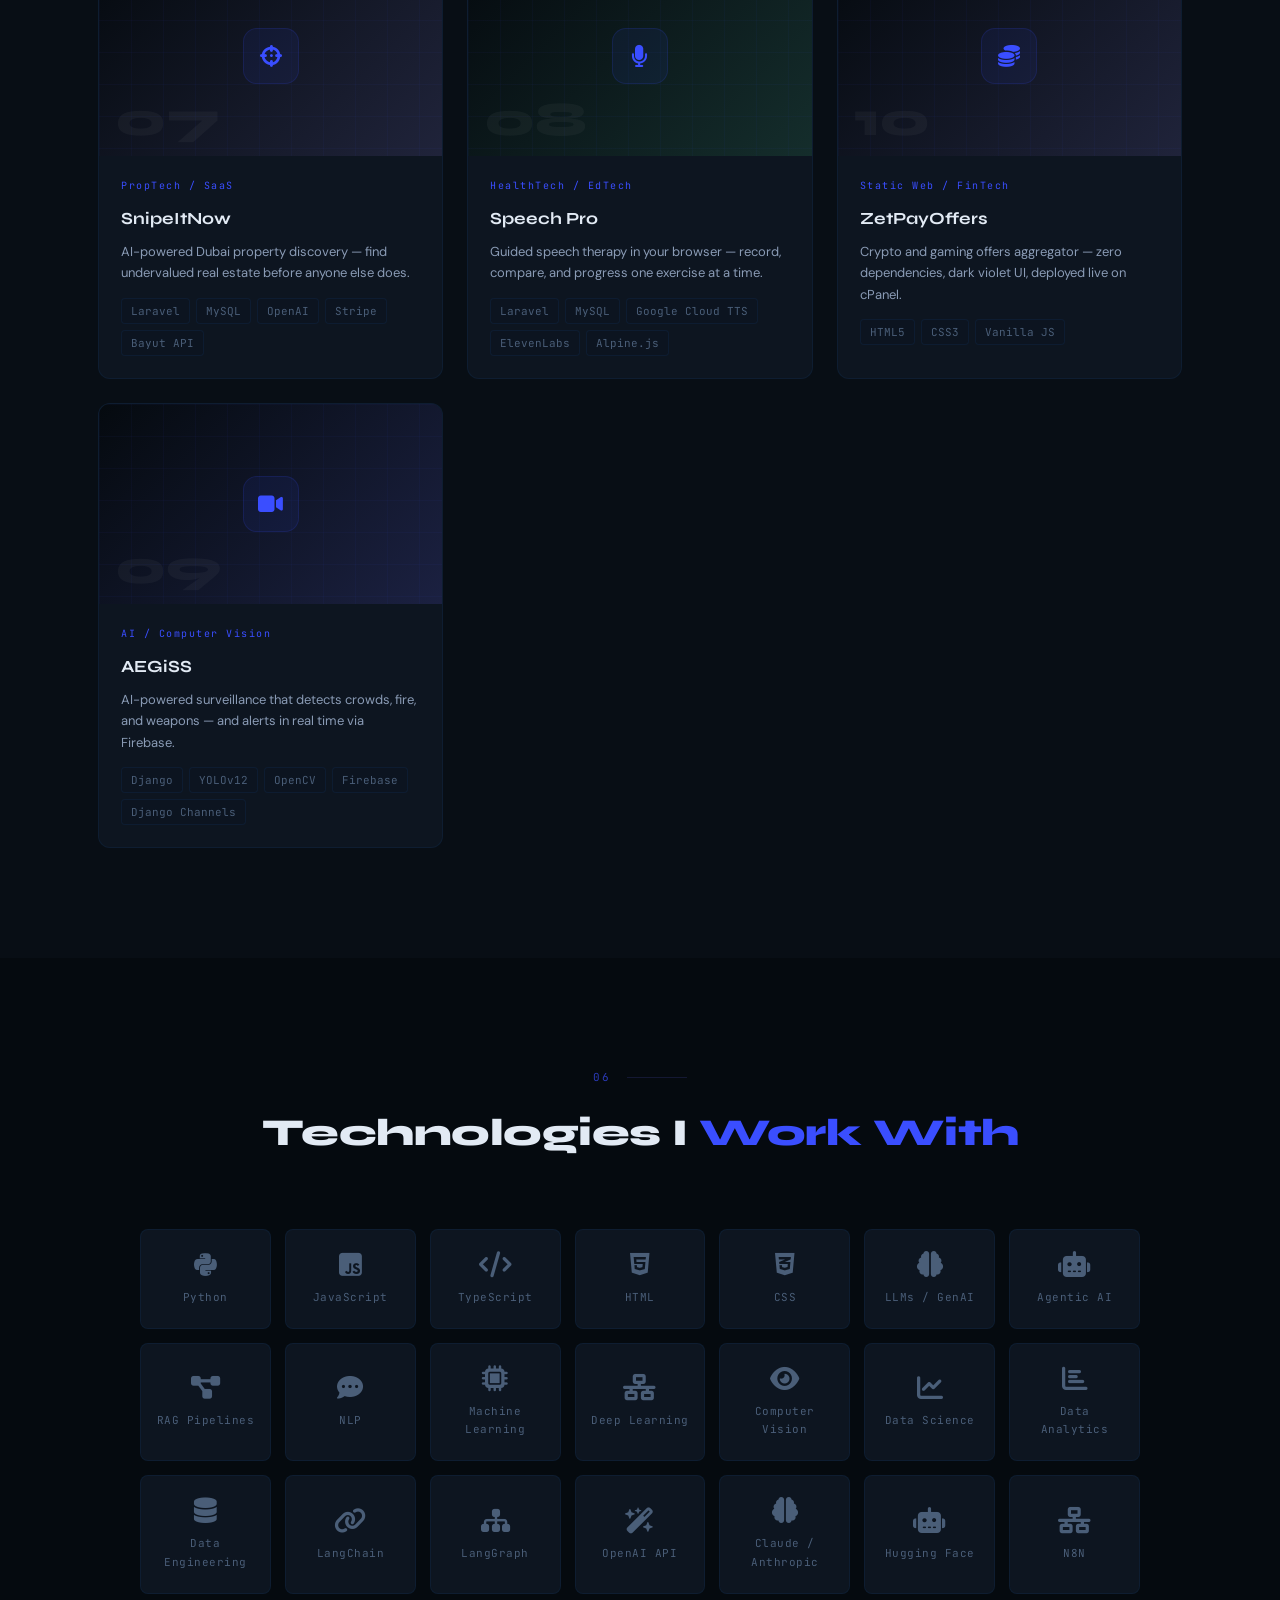
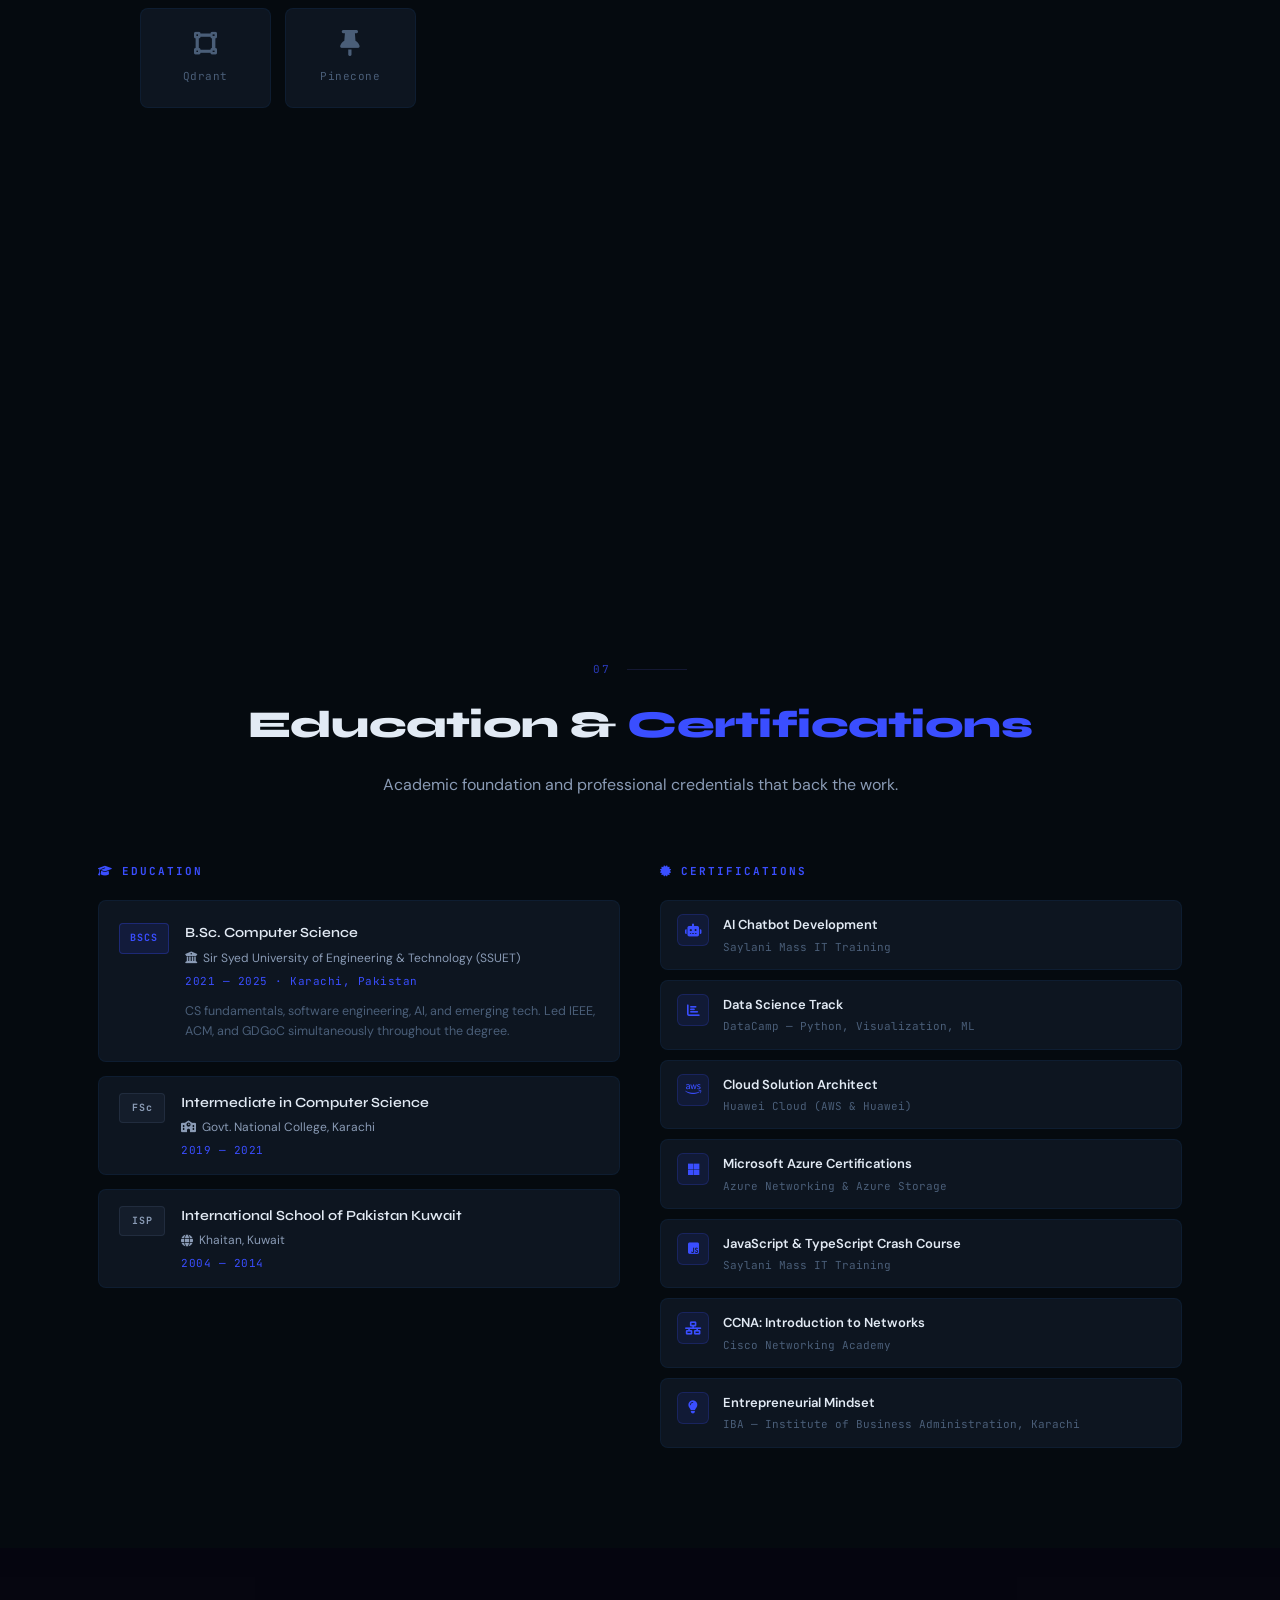
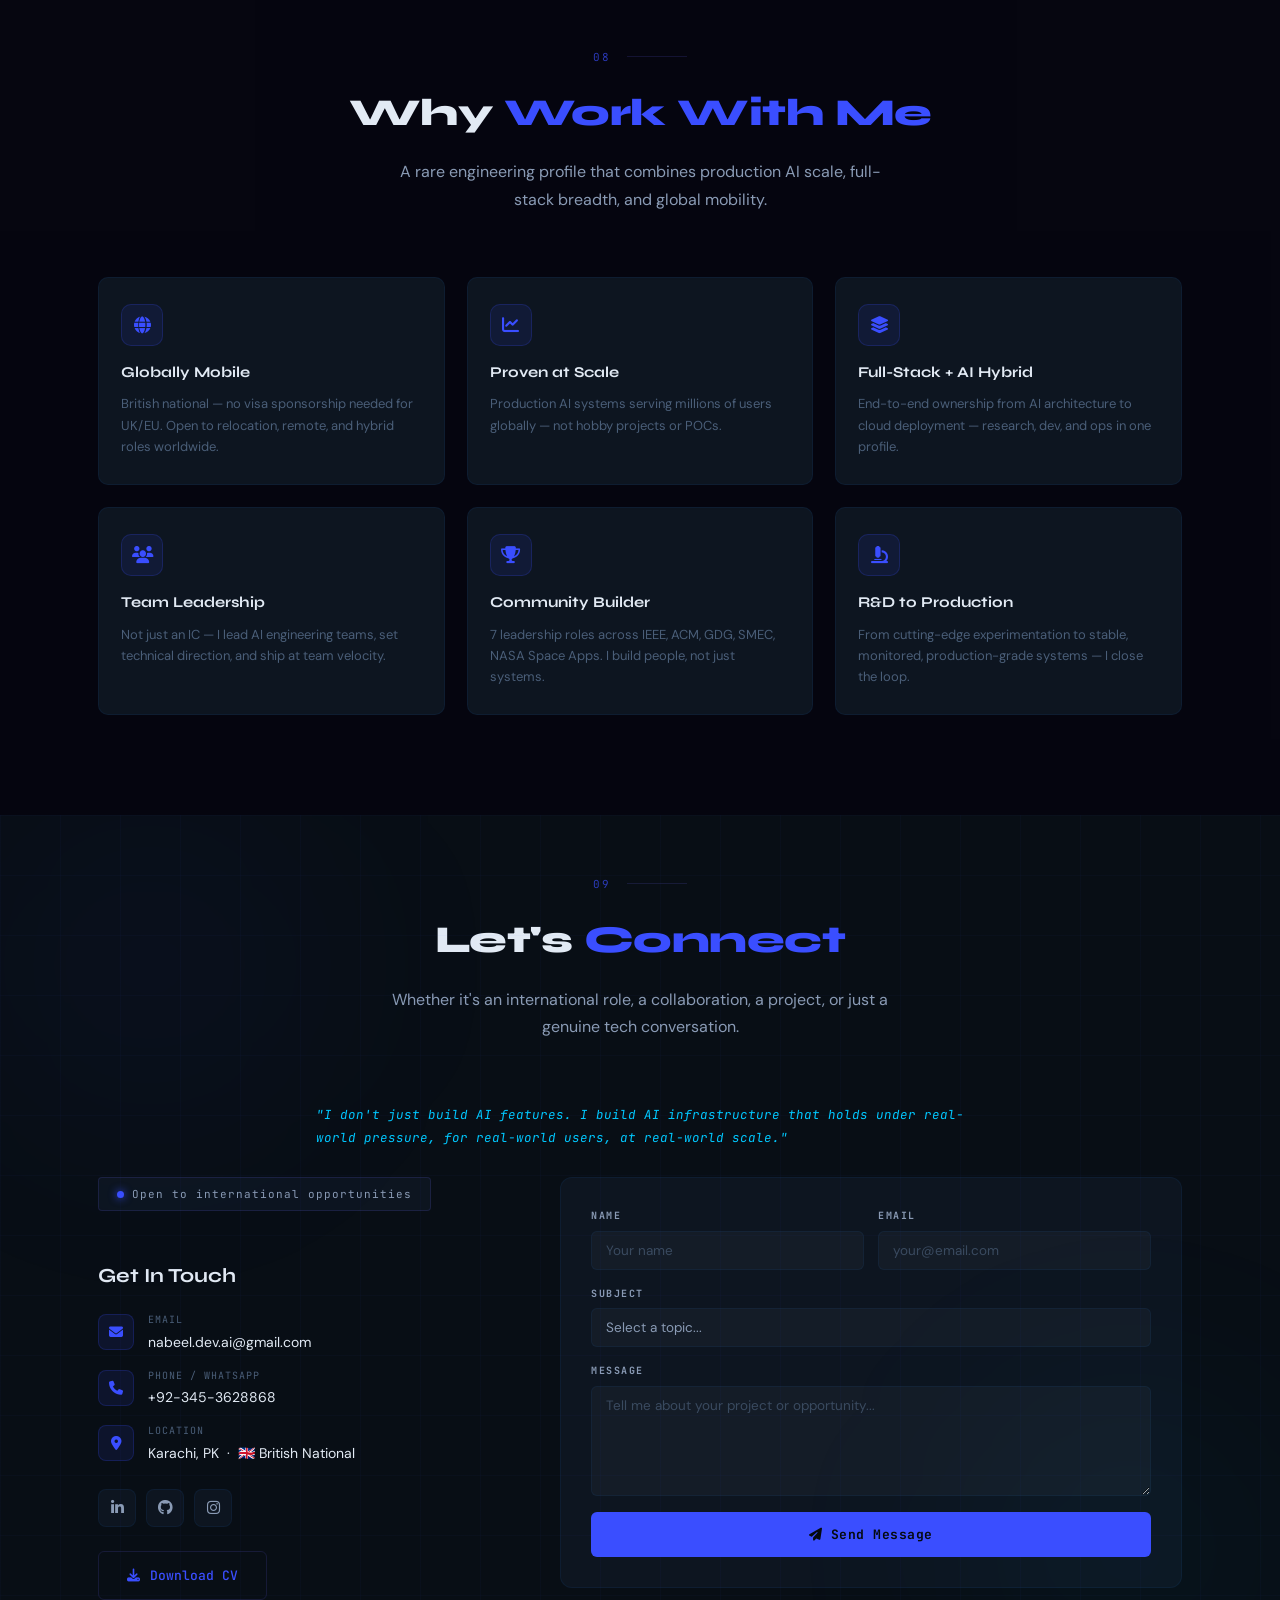
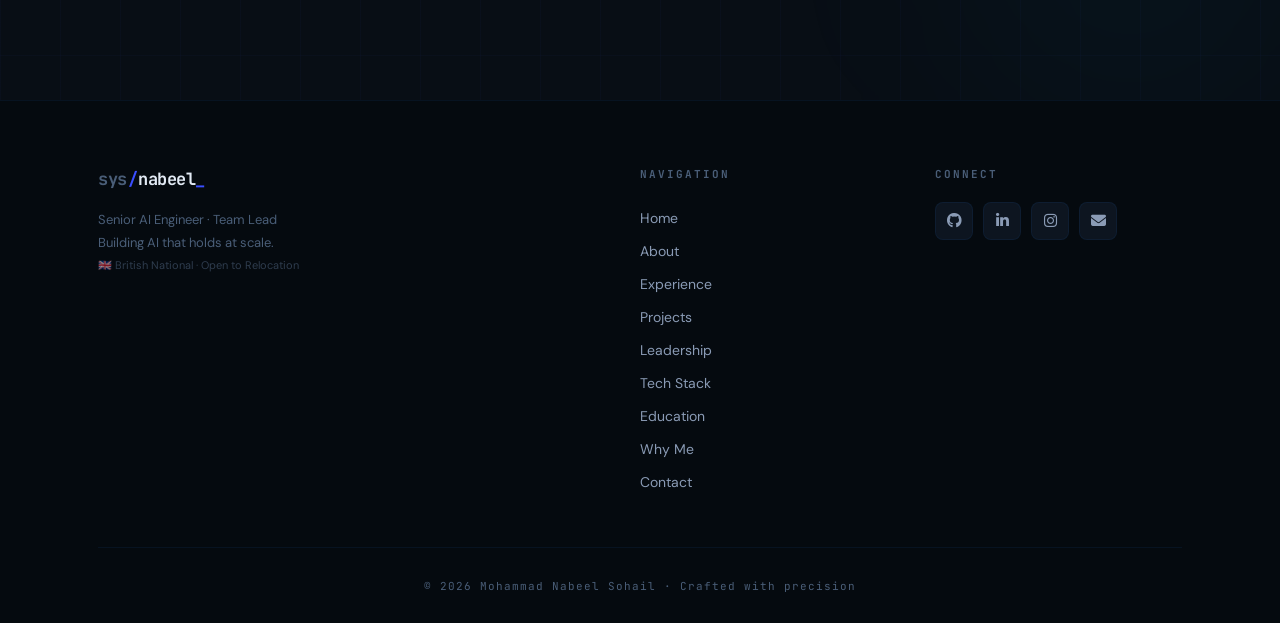
==== commit 23e9516e: "Add ZetPayOffers project (static crypto & gaming offers site)" ====
--- a/index.html
+++ b/index.html
@@ -600,6 +600,23 @@
           <div class="cborder"></div>
         </div>
 
+
+        <!-- 10 · ZetPayOffers -->
+        <div class="proj-card reveal rd-4">
+          <div class="proj-vis pvis-6">
+            <div class="pv-gridlines"></div>
+            <div class="pv-num">10</div>
+            <div class="pv-icon"><i class="fas fa-coins"></i></div>
+            <div class="proj-hover"><a href="https://zetpayoffers.eu/" class="btn-proj" target="_blank" rel="noopener noreferrer">Live Site <i class="fas fa-external-link-alt"></i></a></div>
+          </div>
+          <div class="proj-info">
+            <div class="pi-meta"><span class="pi-cat">Static Web / FinTech</span></div>
+            <h3>ZetPayOffers</h3>
+            <p>Crypto and gaming offers aggregator — zero dependencies, dark violet UI, deployed live on cPanel.</p>
+            <div class="pi-tags"><span>HTML5</span><span>CSS3</span><span>Vanilla JS</span></div>
+          </div>
+          <div class="cborder"></div>
+        </div>
 
         <!-- 09 · AEGiSS -->
         <div class="proj-card reveal rd-3">
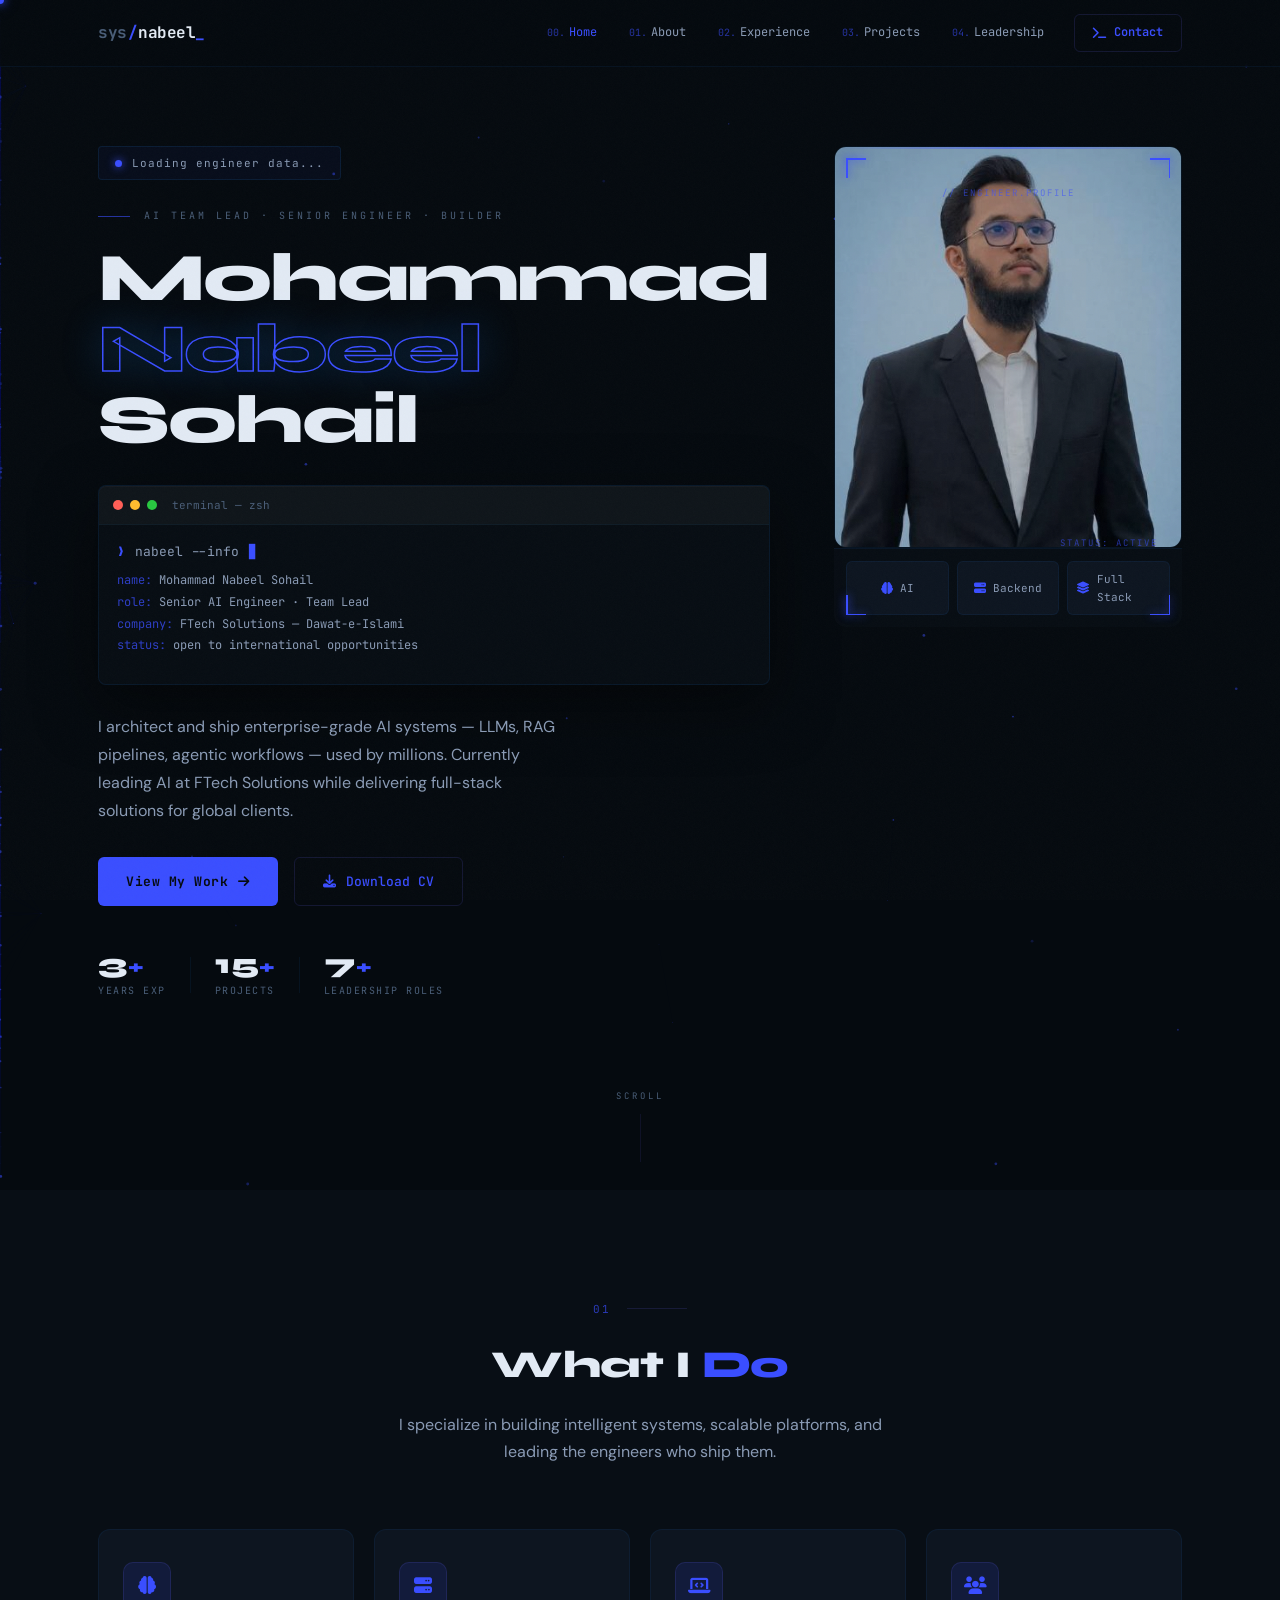
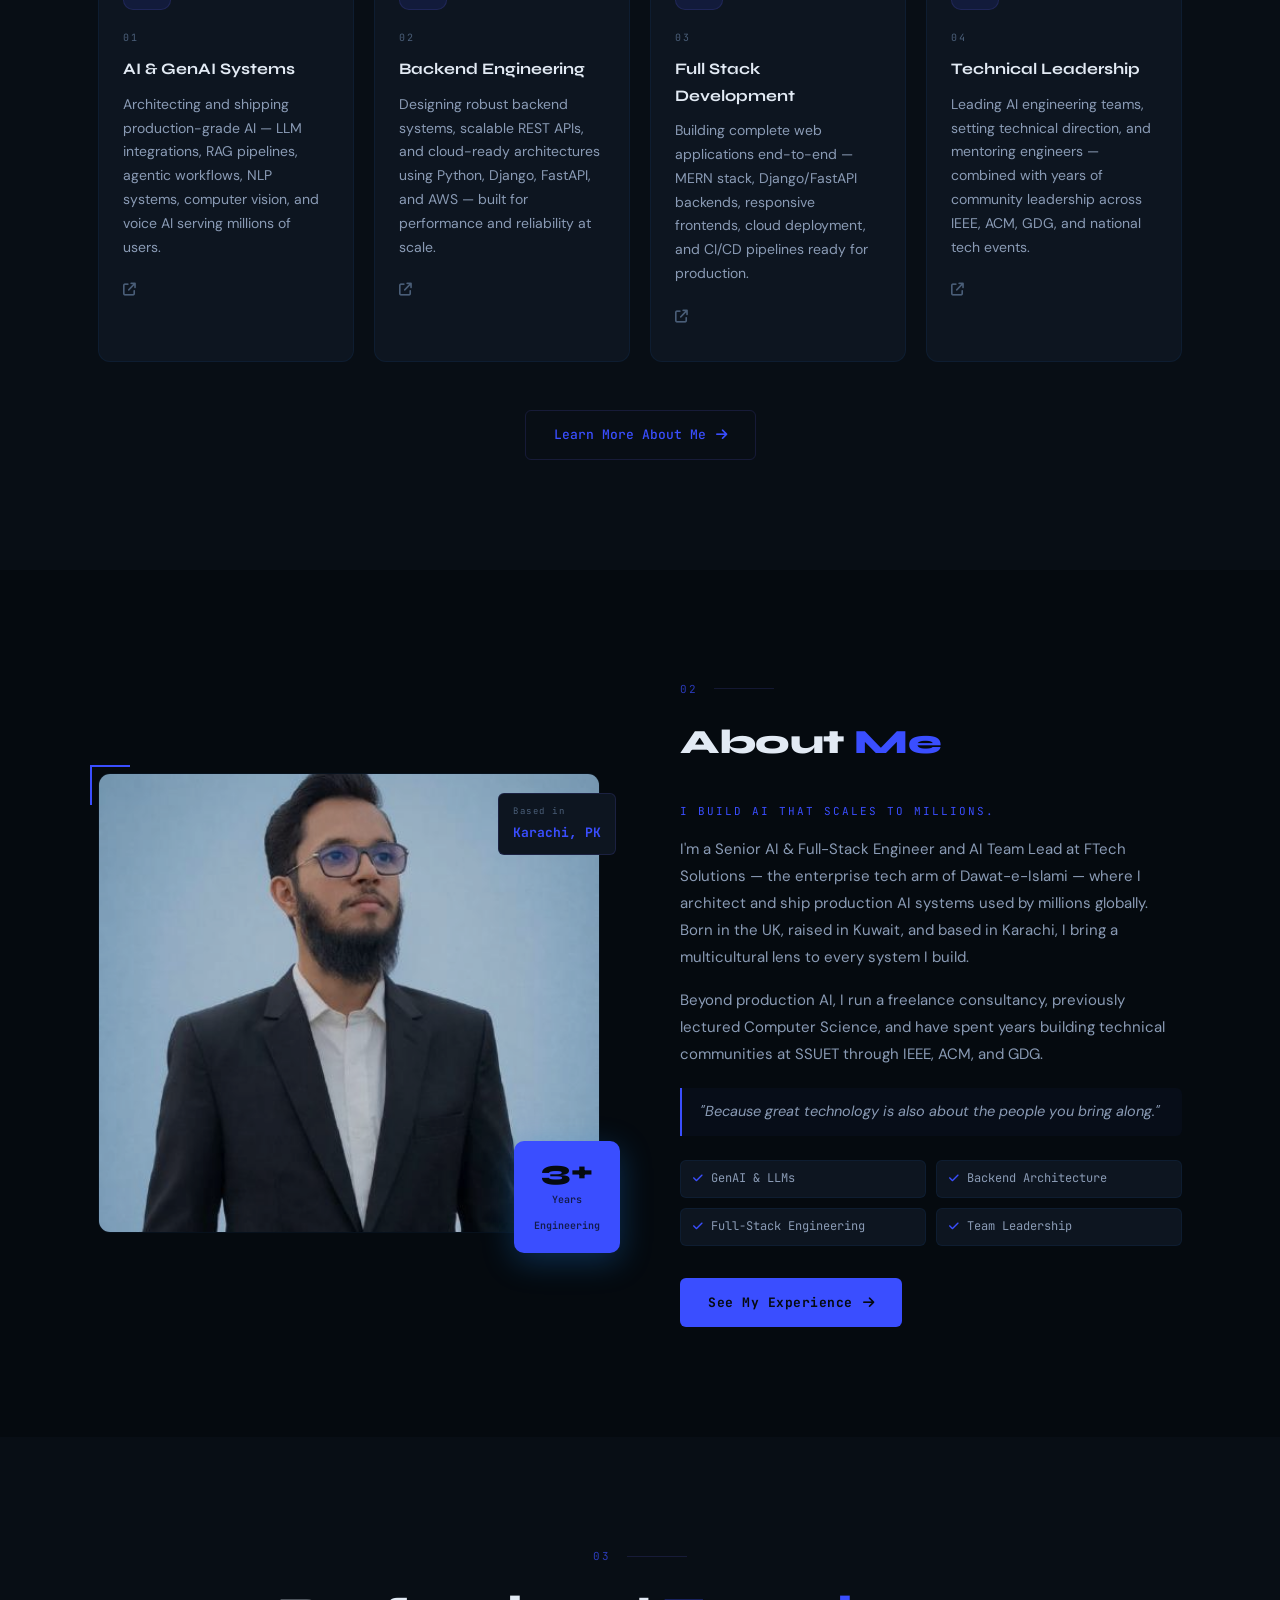
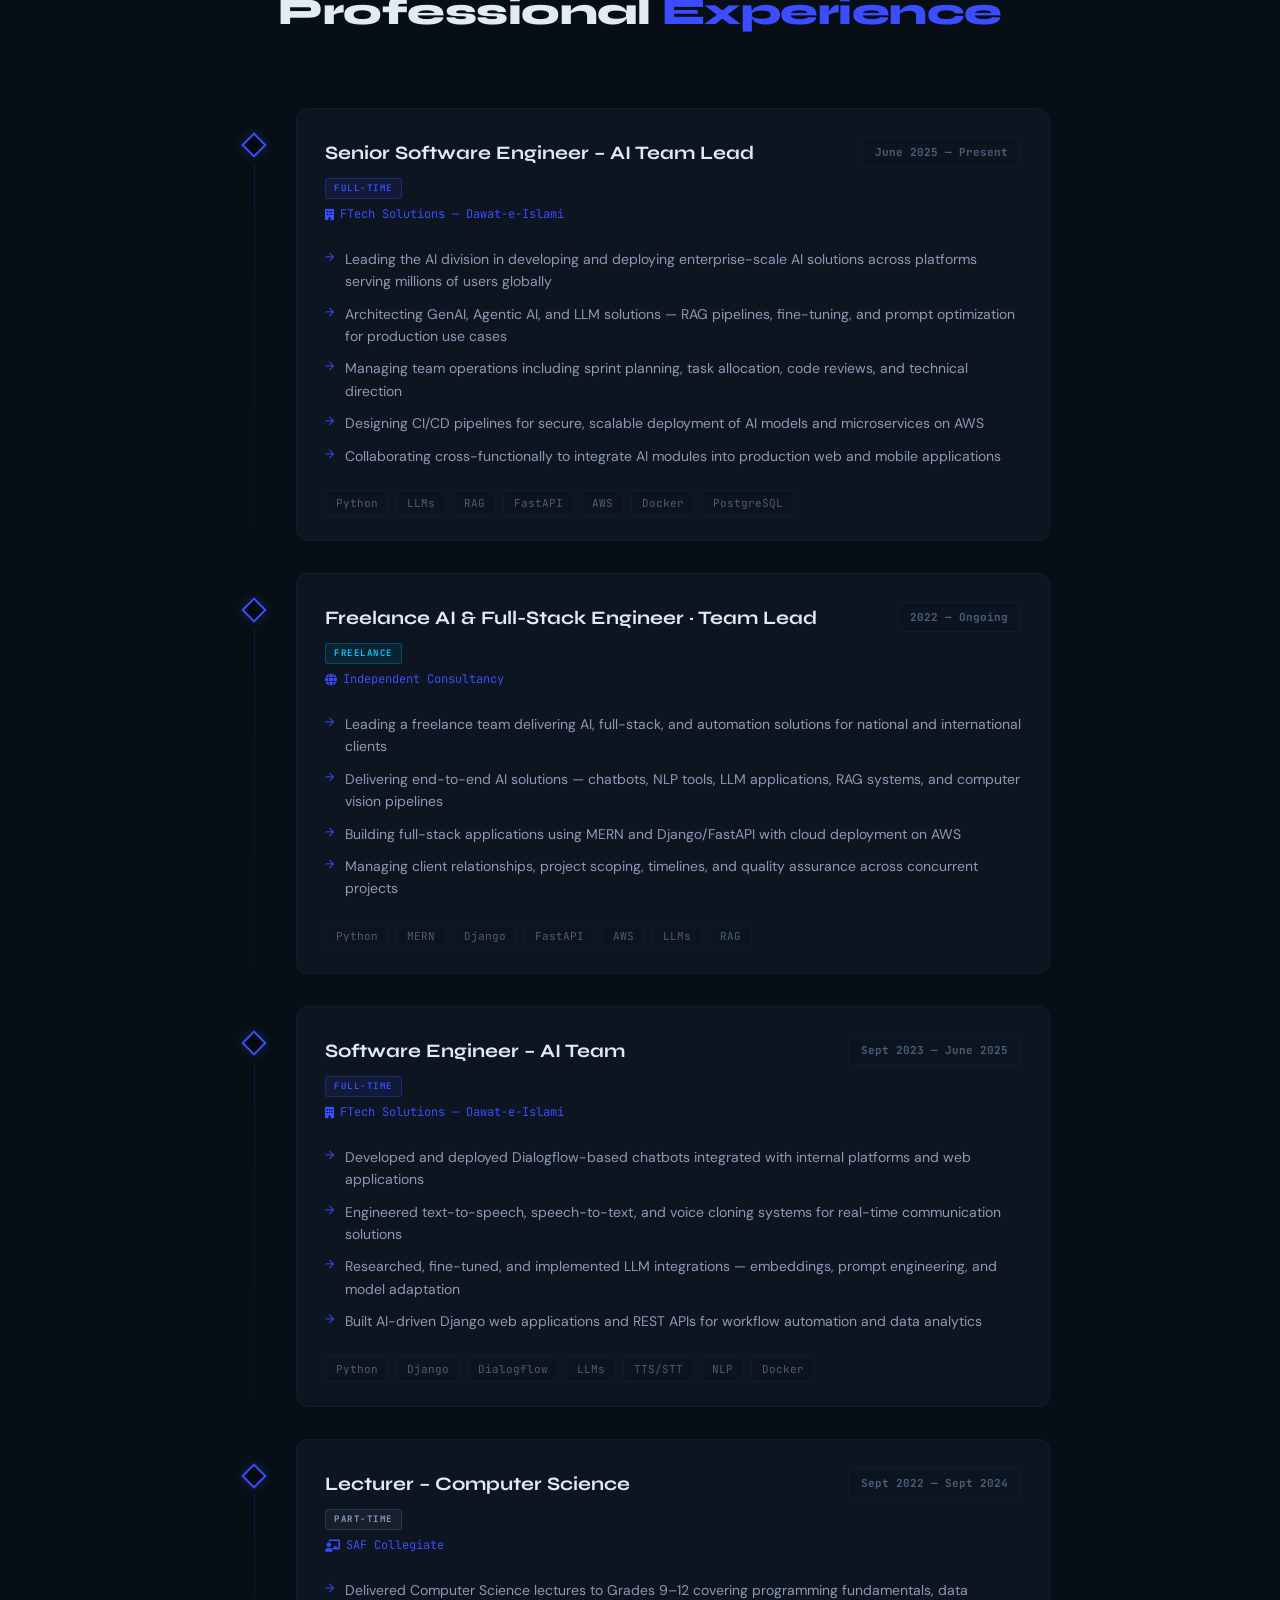
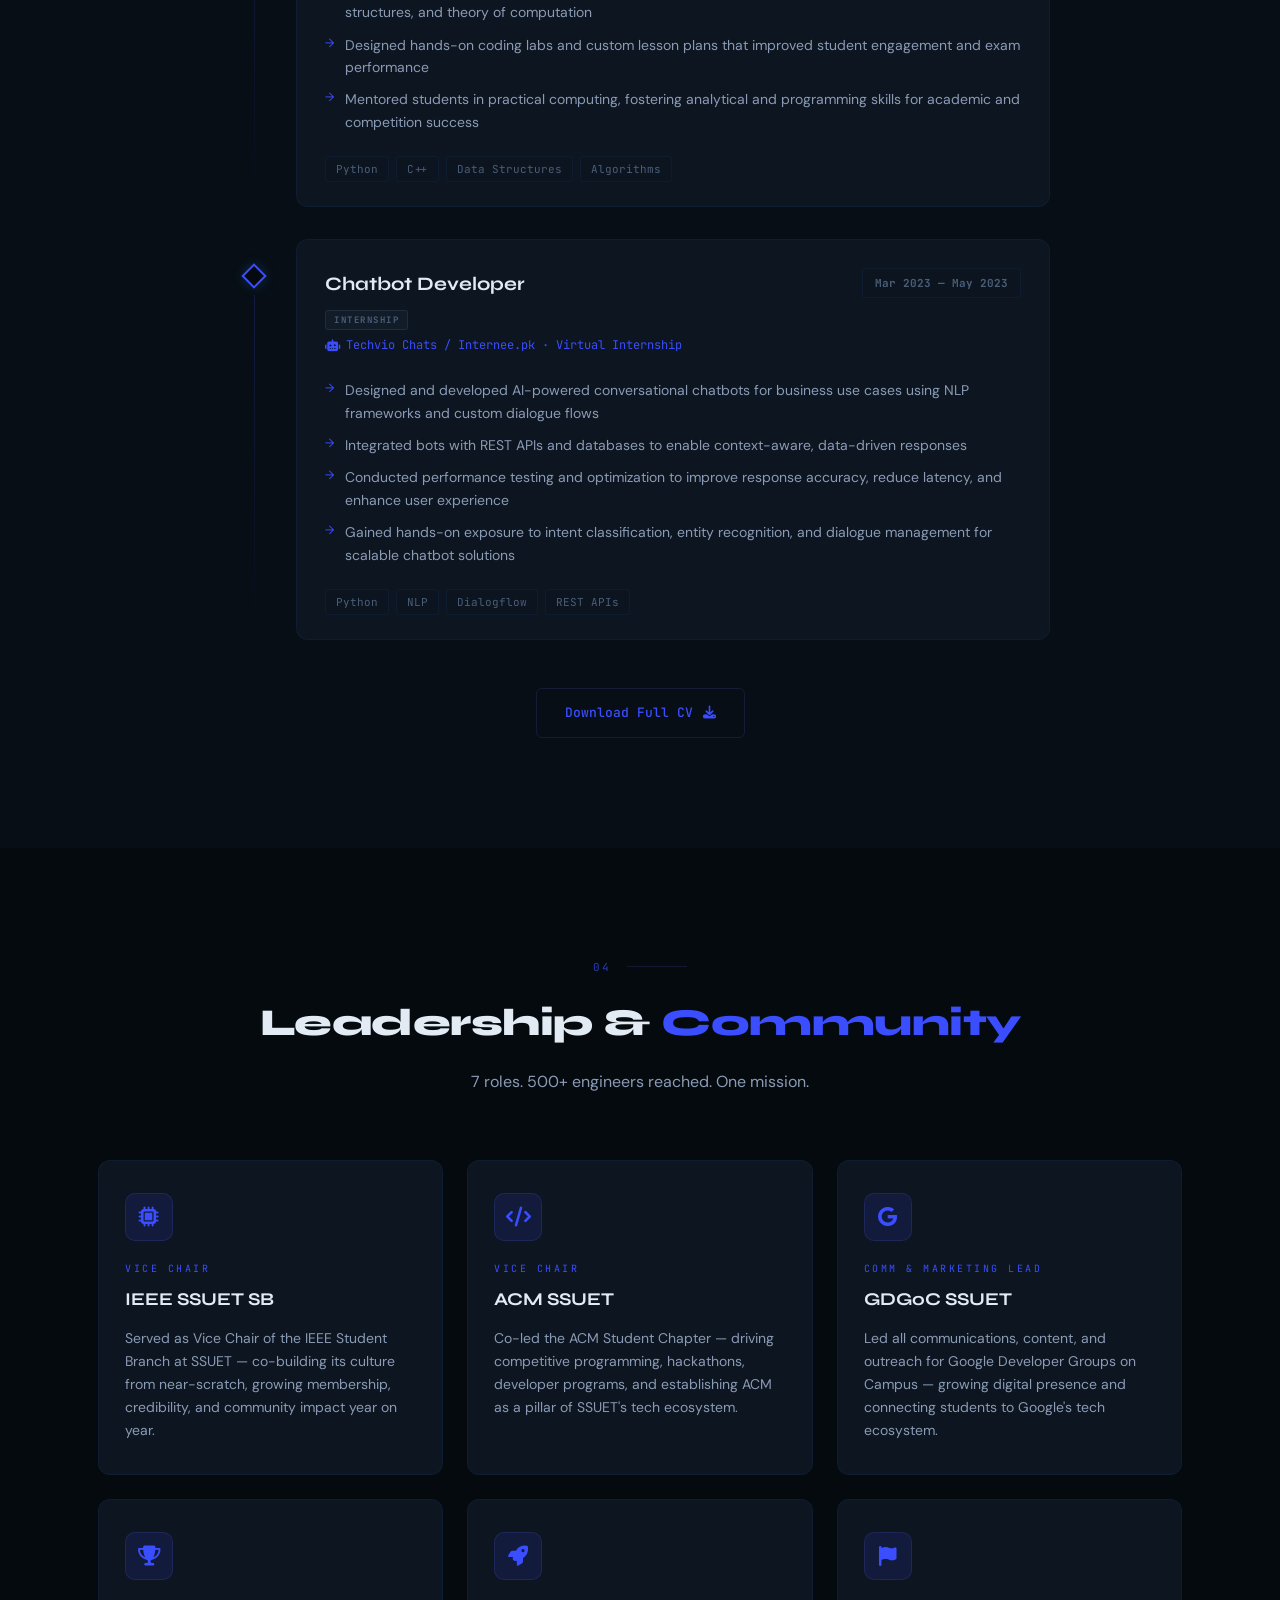
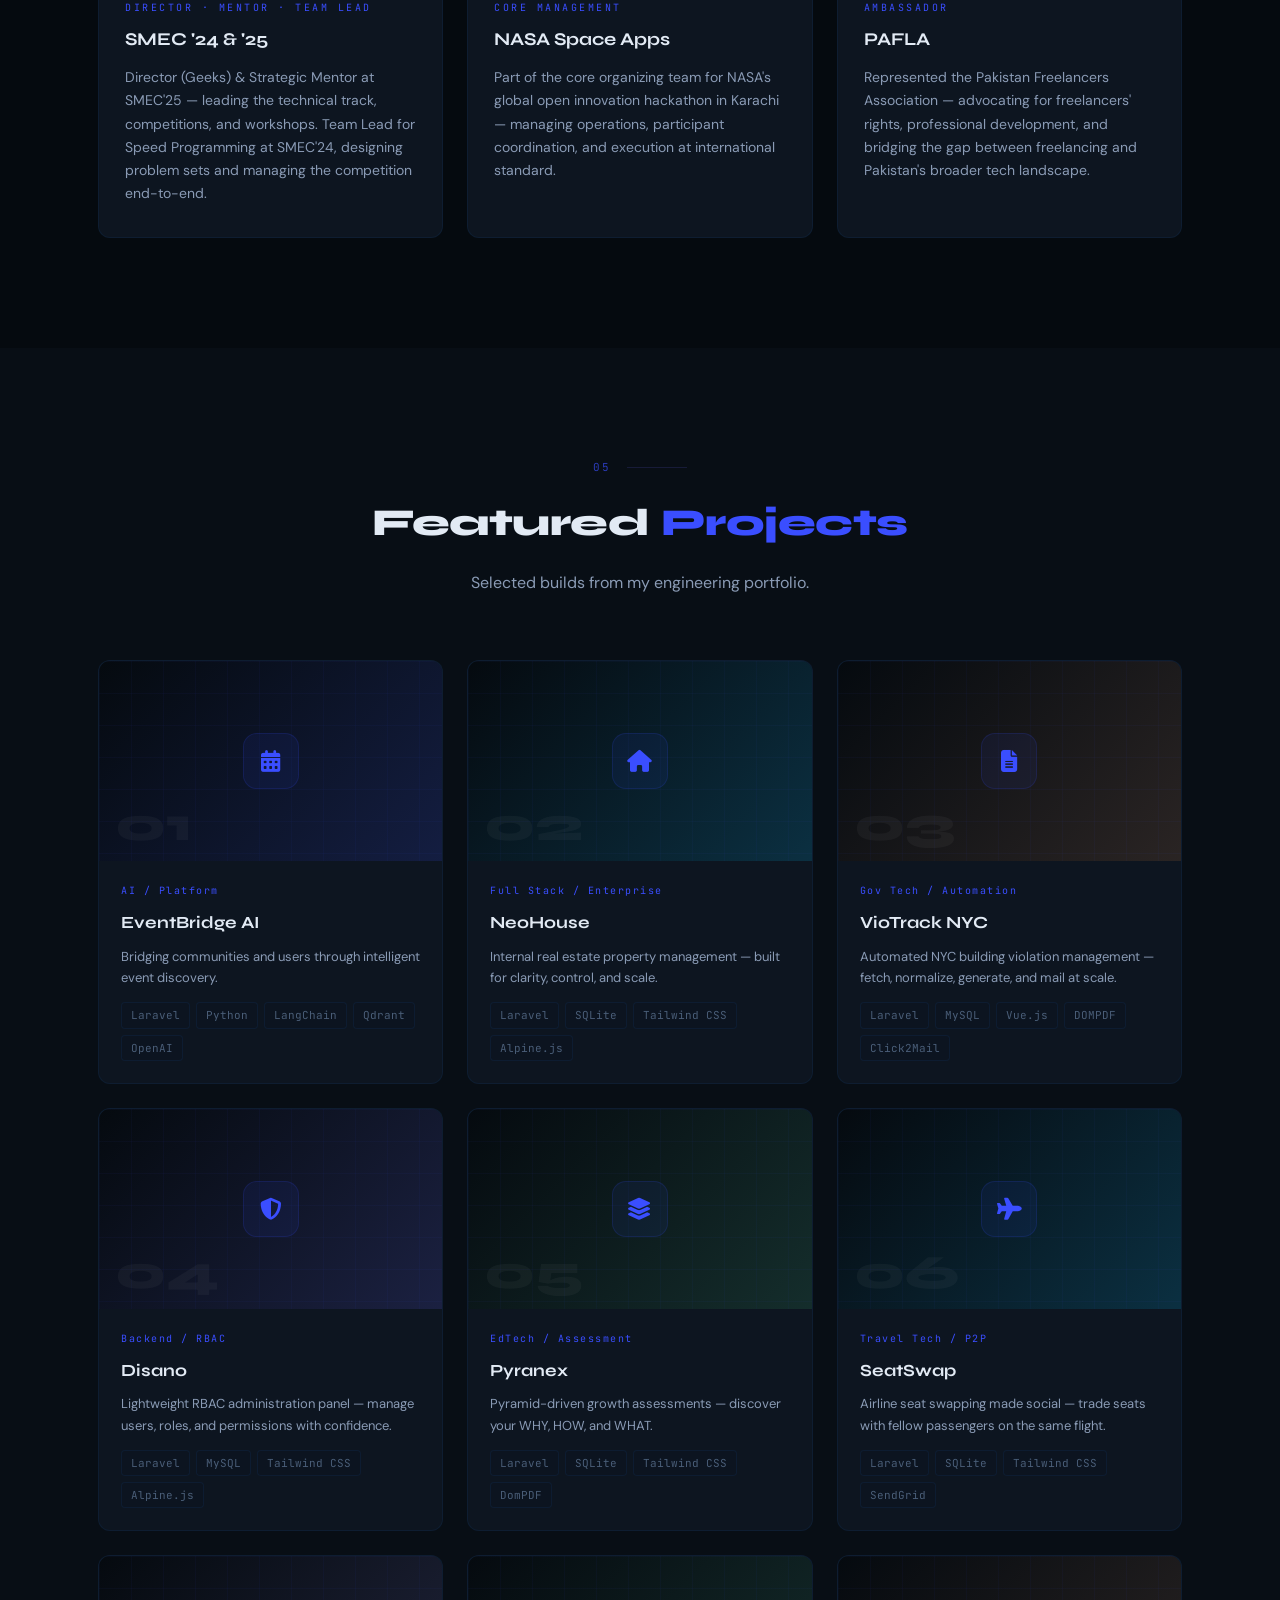
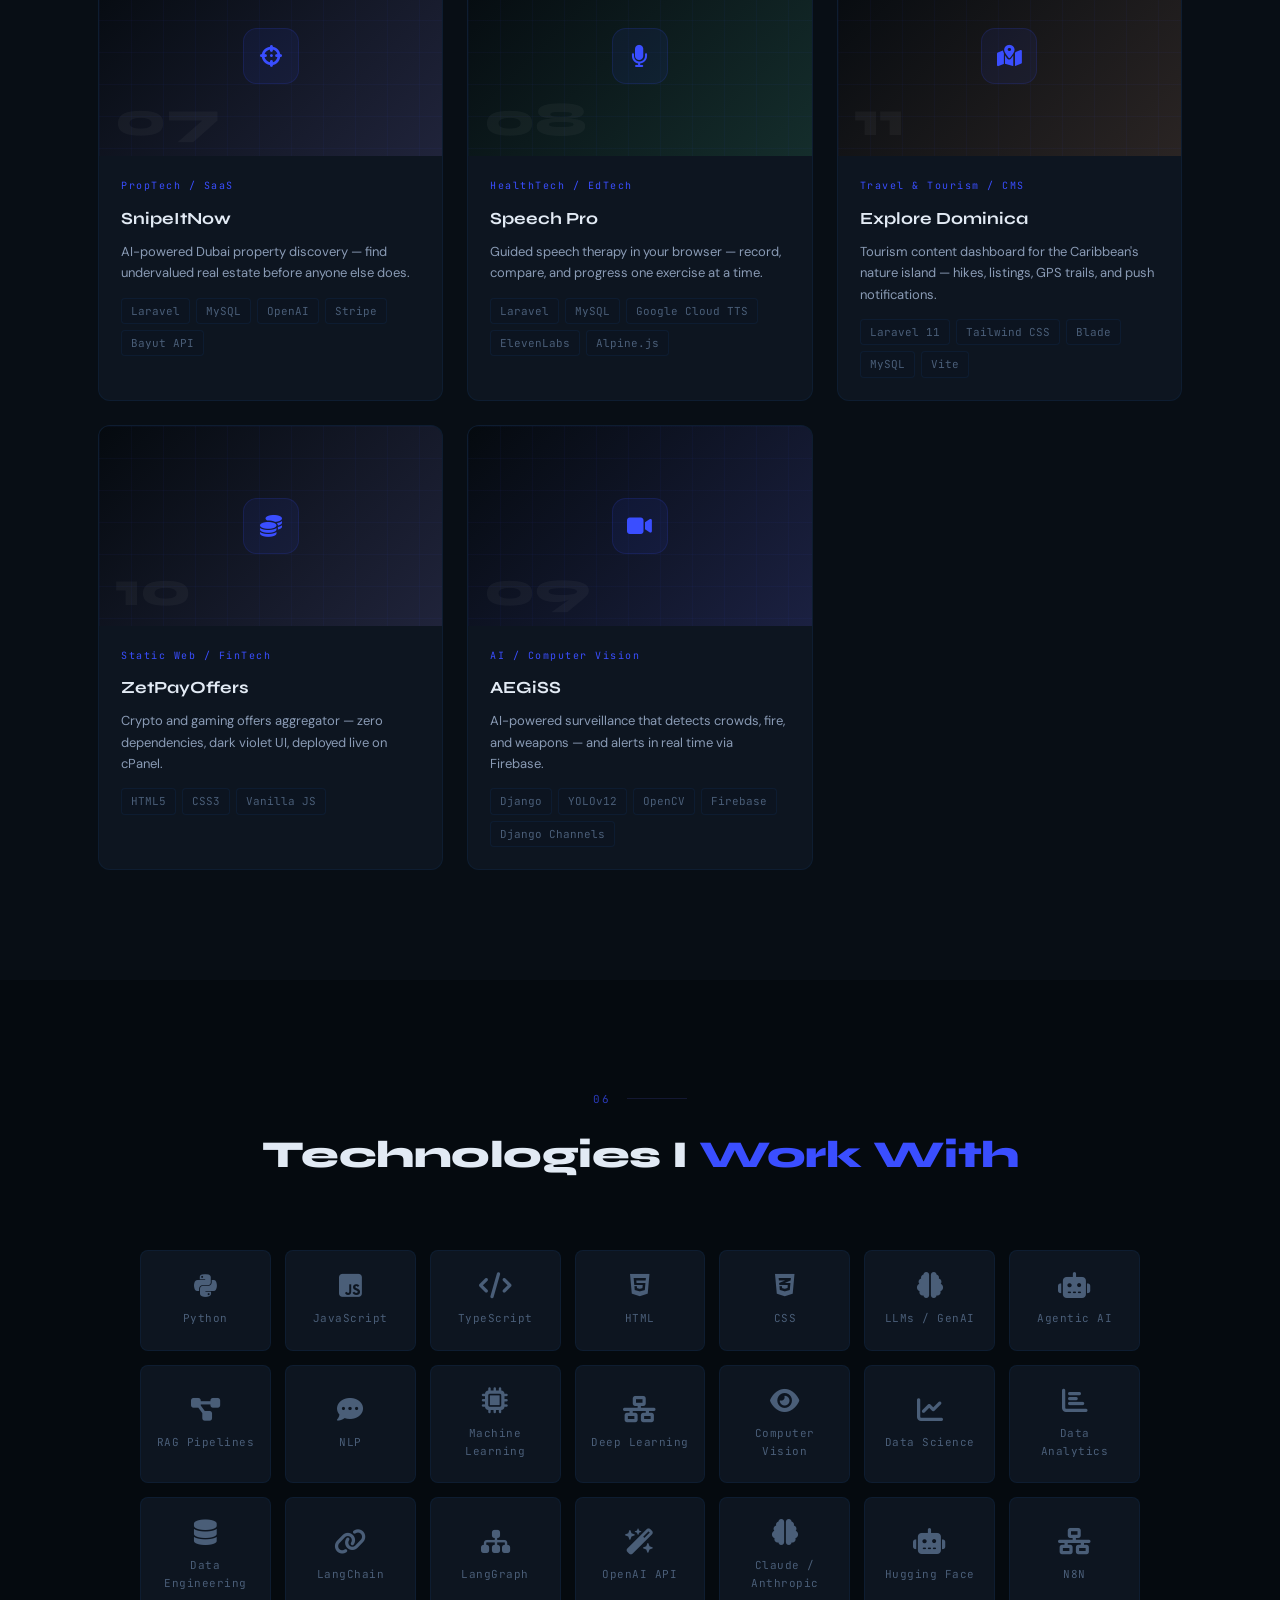
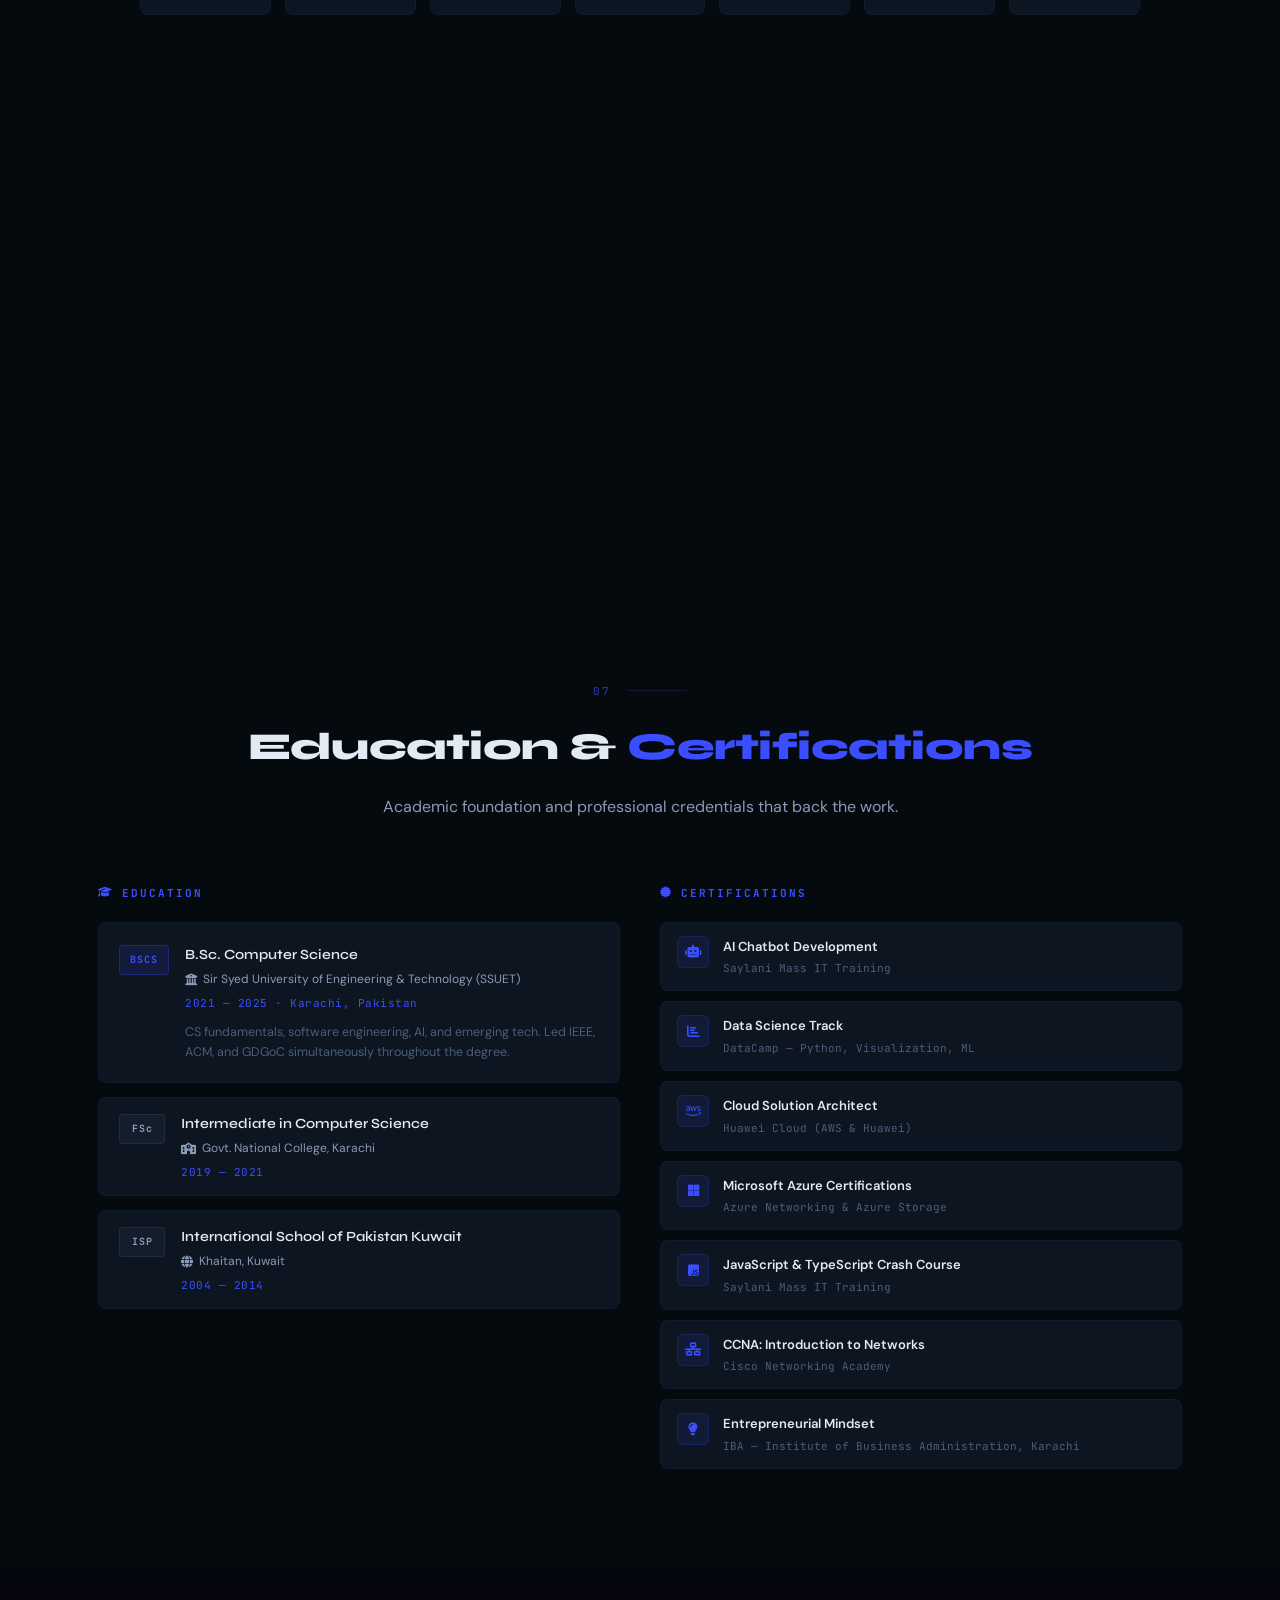
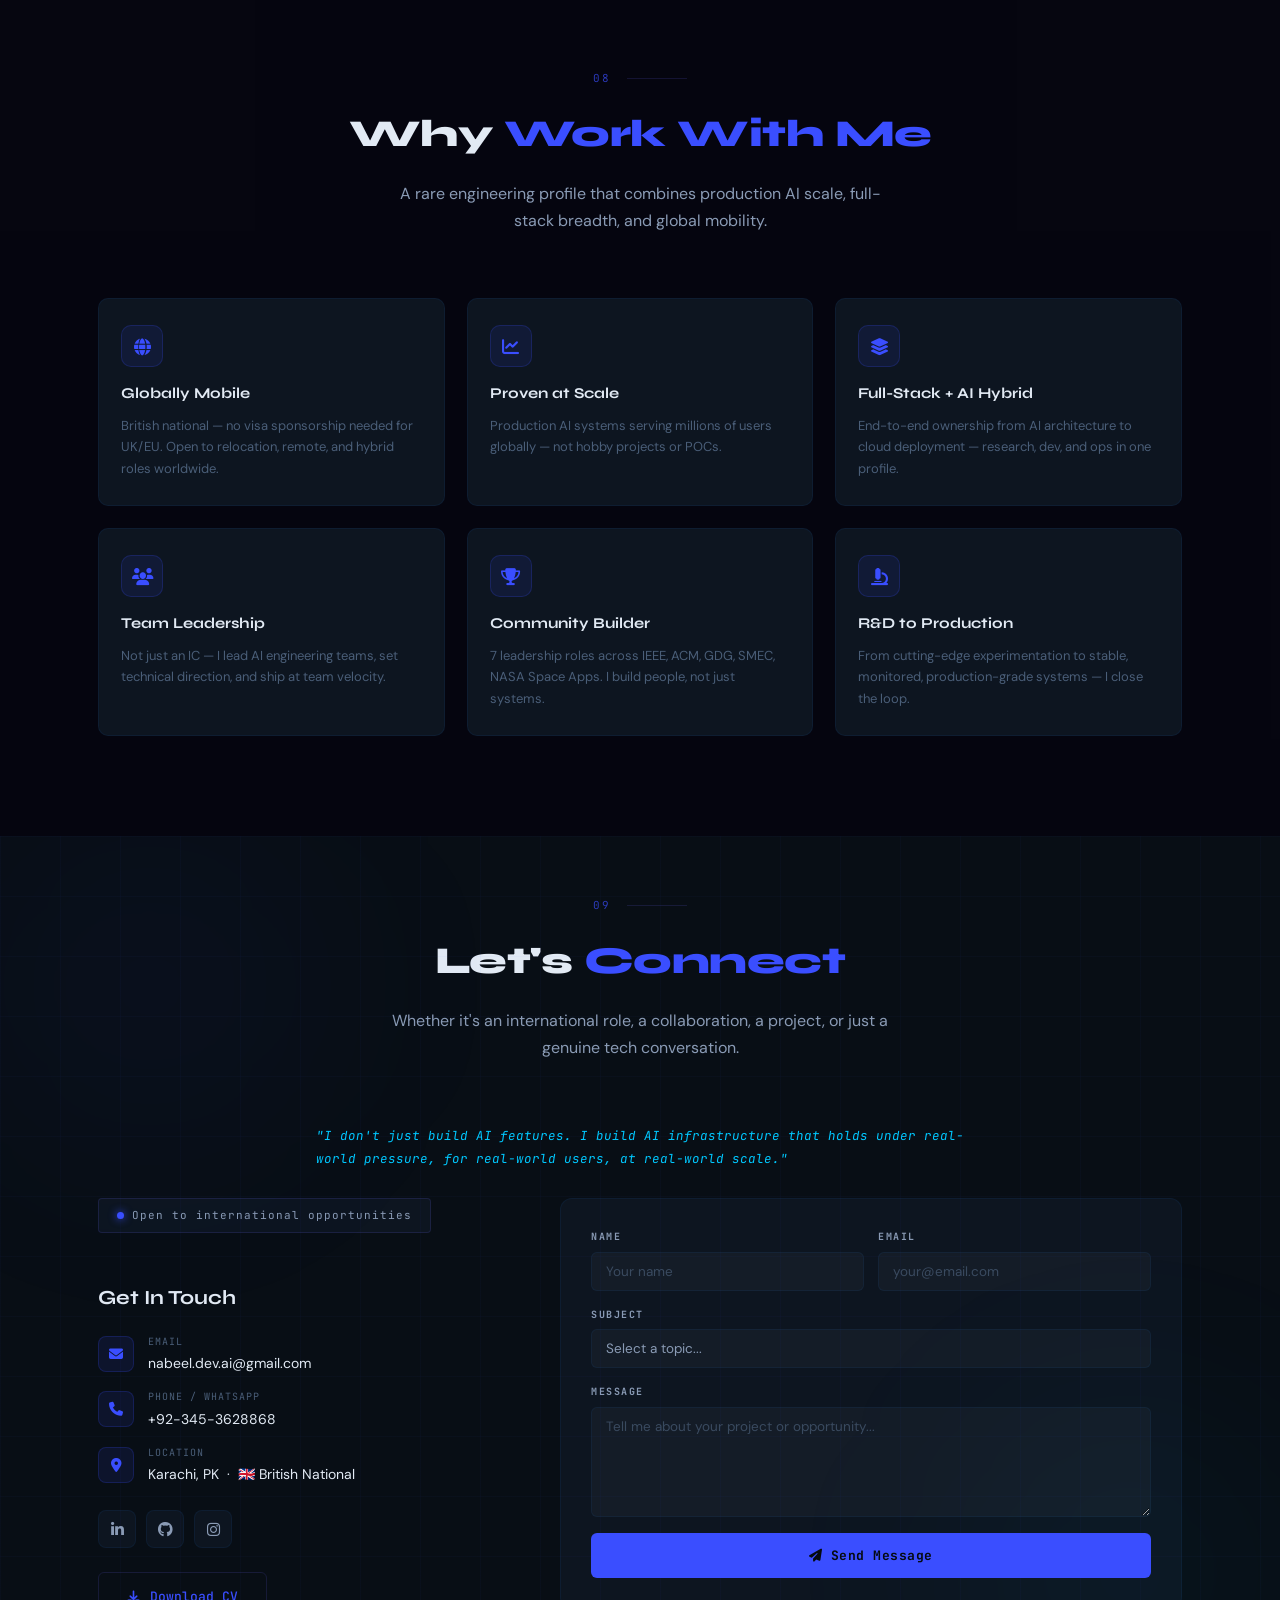
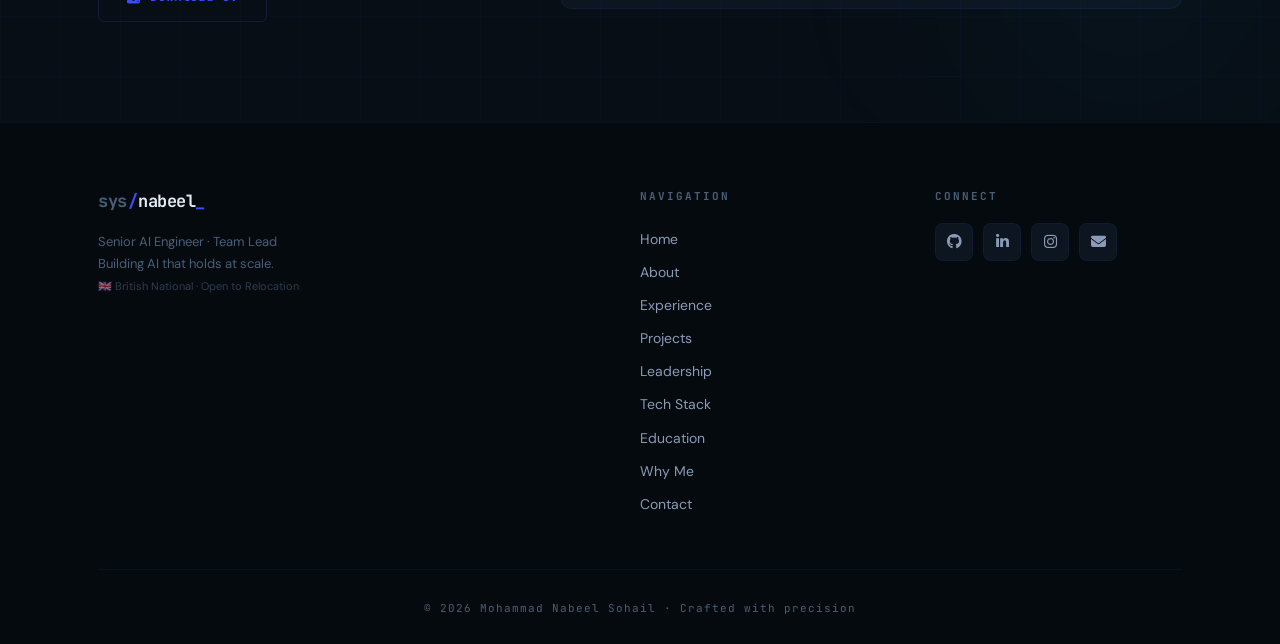
==== commit 79d1cf2d: "more project" ====
--- a/index.html
+++ b/index.html
@@ -600,6 +600,22 @@
           <div class="cborder"></div>
         </div>
 
+
+        <!-- 11 · Explore Dominica -->
+        <div class="proj-card reveal rd-5">
+          <div class="proj-vis pvis-5">
+            <div class="pv-gridlines"></div>
+            <div class="pv-num">11</div>
+            <div class="pv-icon"><i class="fas fa-map-marked-alt"></i></div>
+          </div>
+          <div class="proj-info">
+            <div class="pi-meta"><span class="pi-cat">Travel & Tourism / CMS</span></div>
+            <h3>Explore Dominica</h3>
+            <p>Tourism content dashboard for the Caribbean's nature island — hikes, listings, GPS trails, and push notifications.</p>
+            <div class="pi-tags"><span>Laravel 11</span><span>Tailwind CSS</span><span>Blade</span><span>MySQL</span><span>Vite</span></div>
+          </div>
+          <div class="cborder"></div>
+        </div>
 
         <!-- 10 · ZetPayOffers -->
         <div class="proj-card reveal rd-4">
